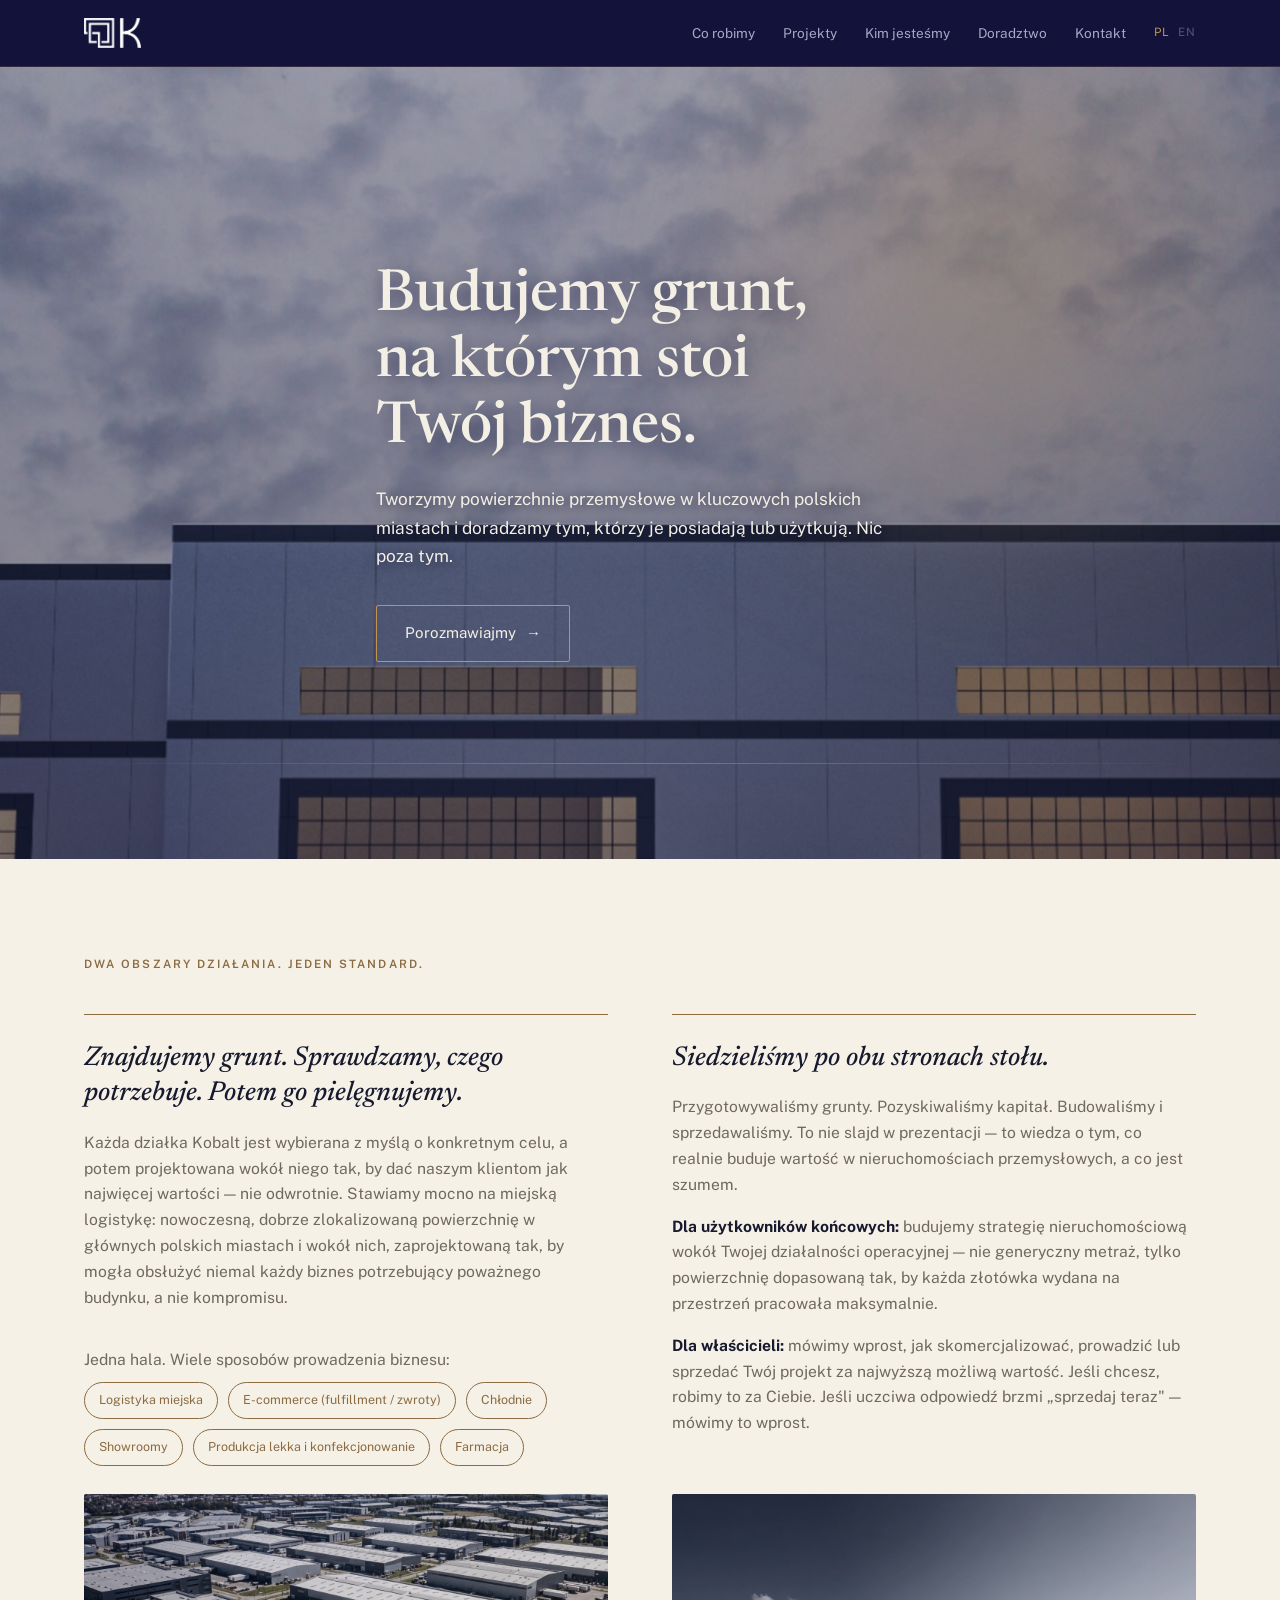
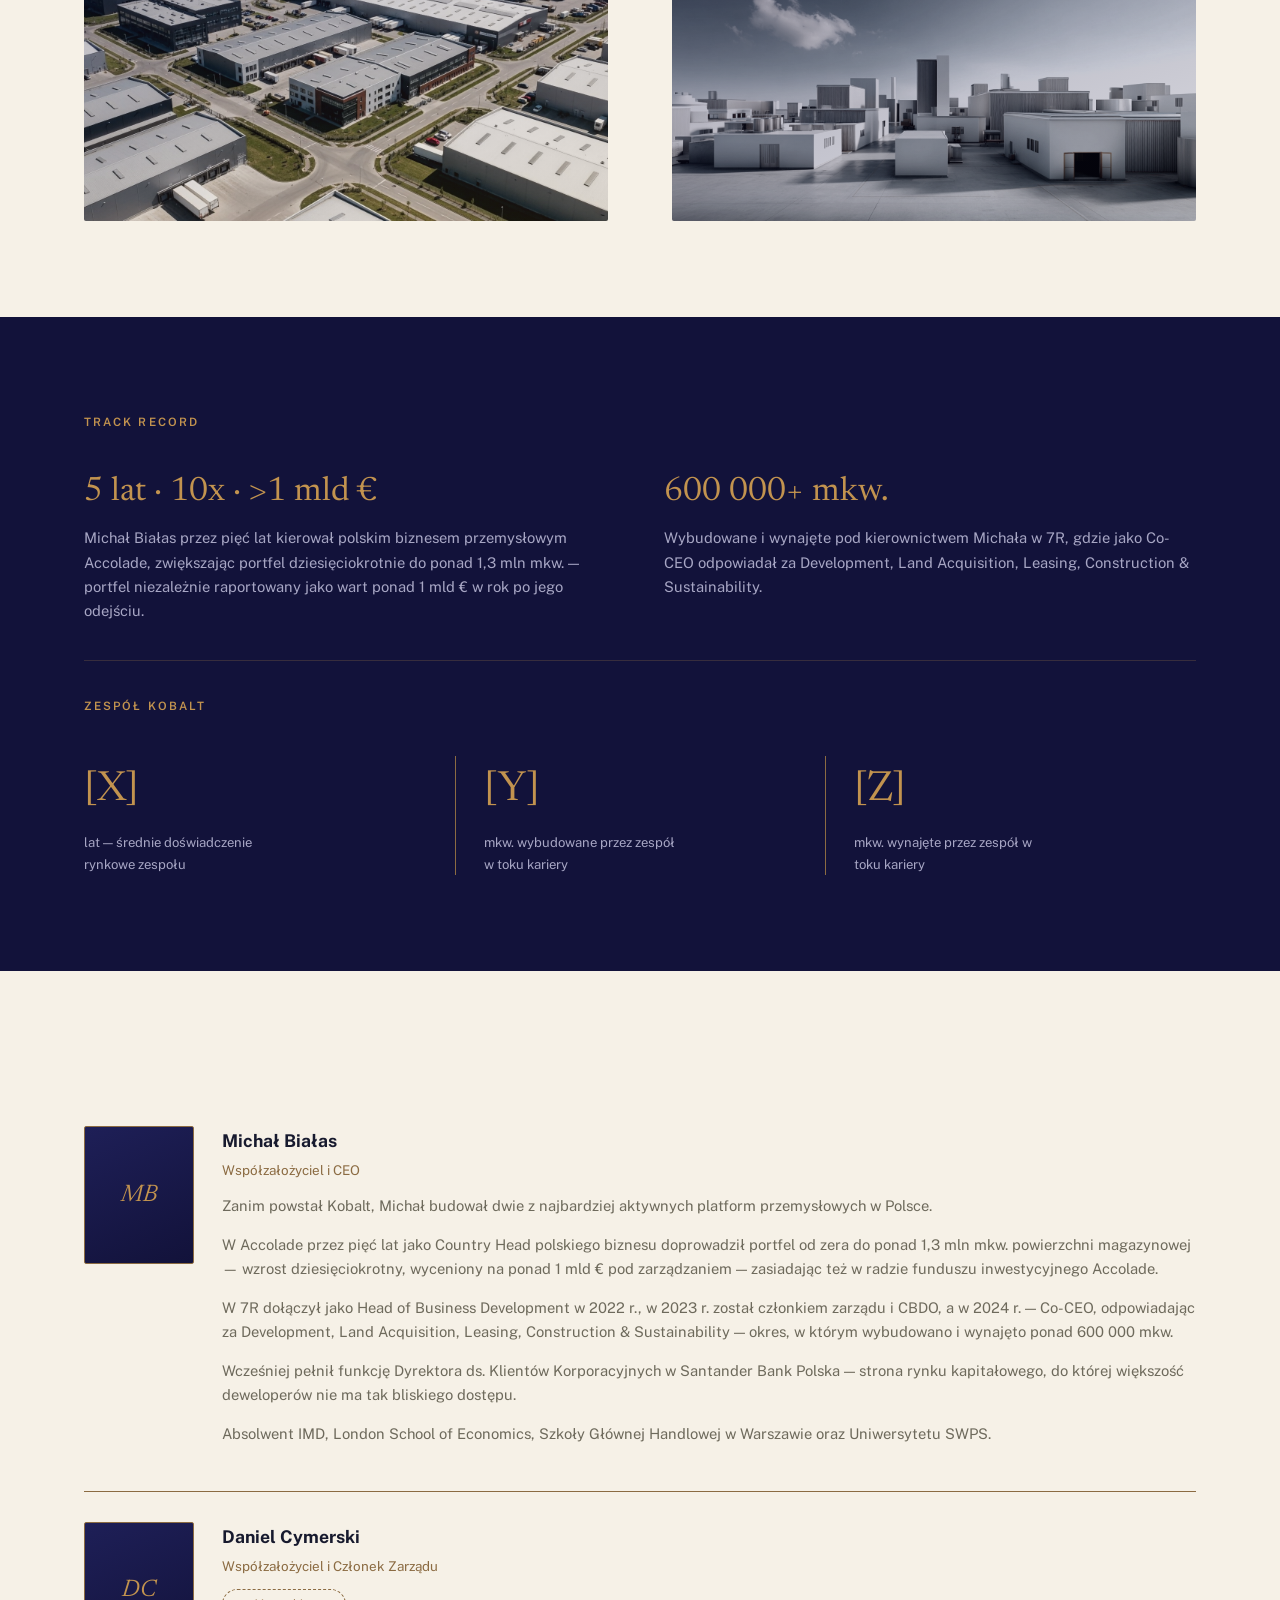
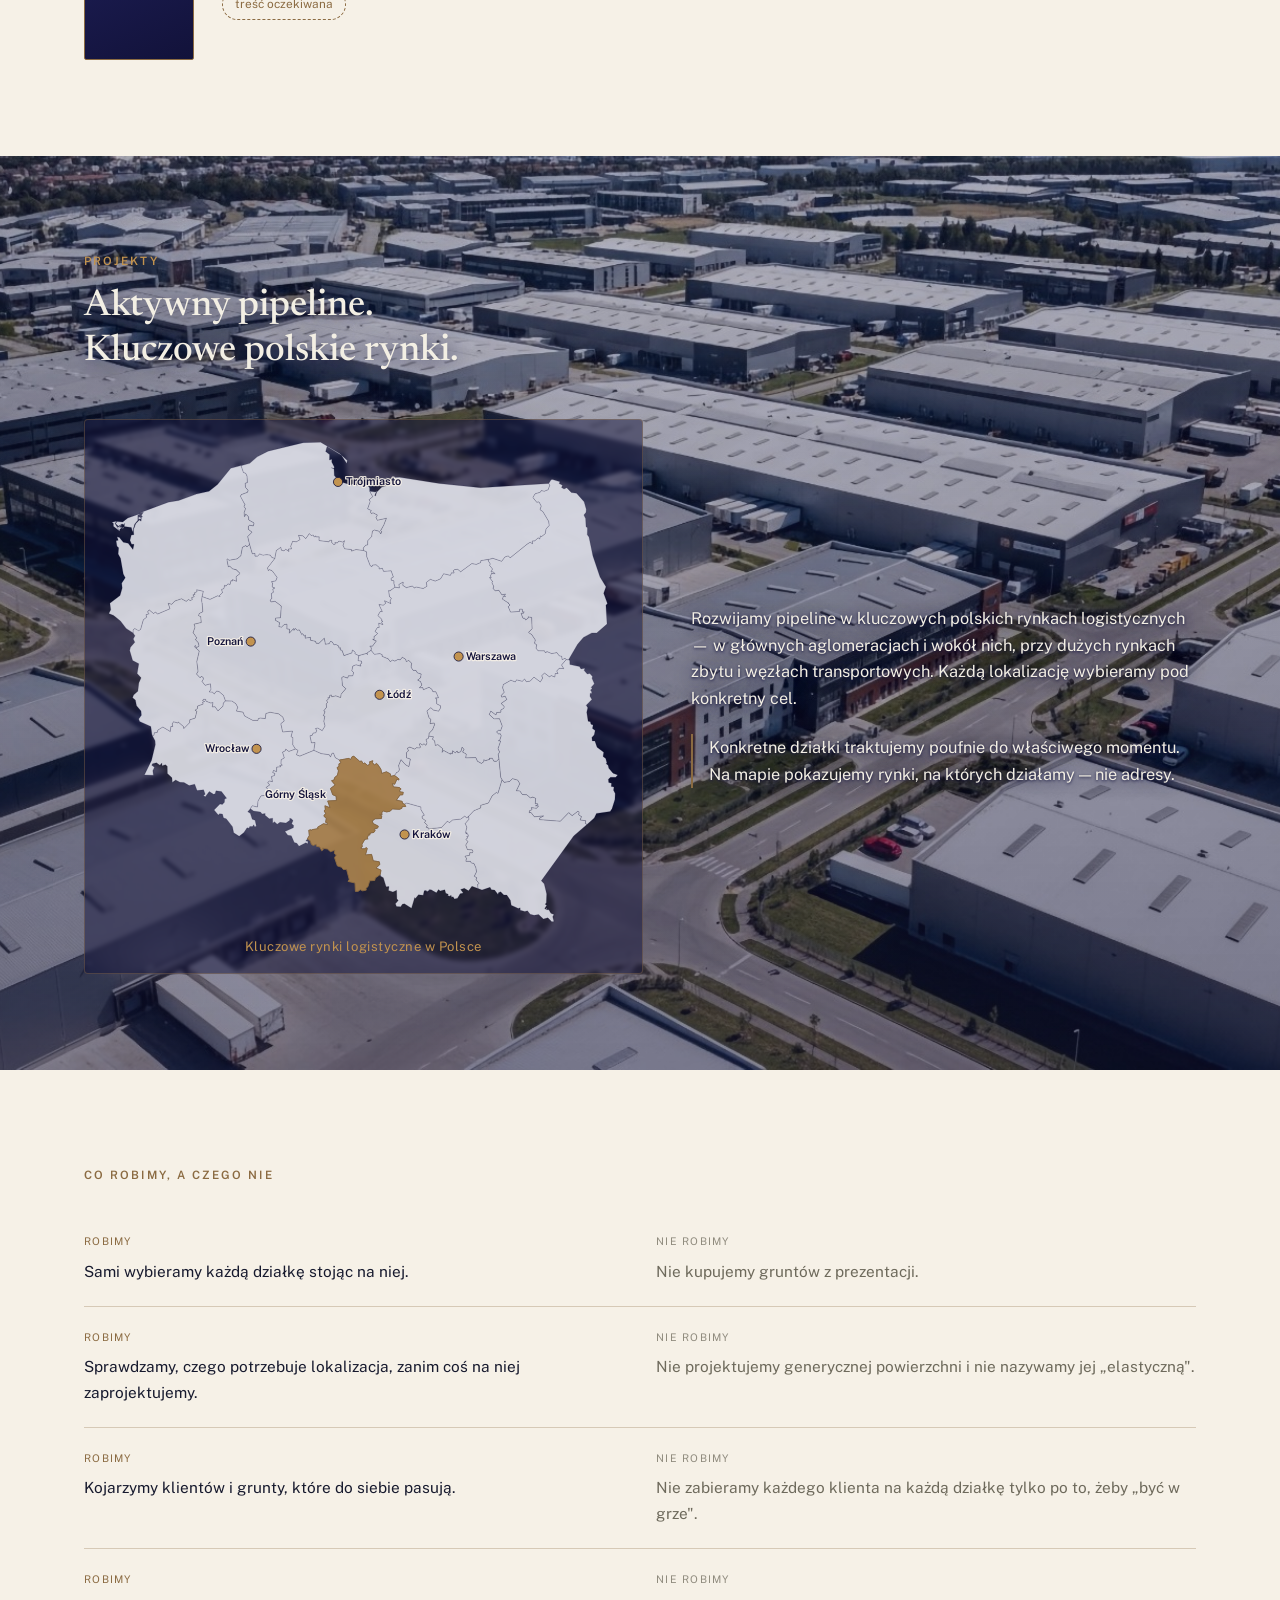
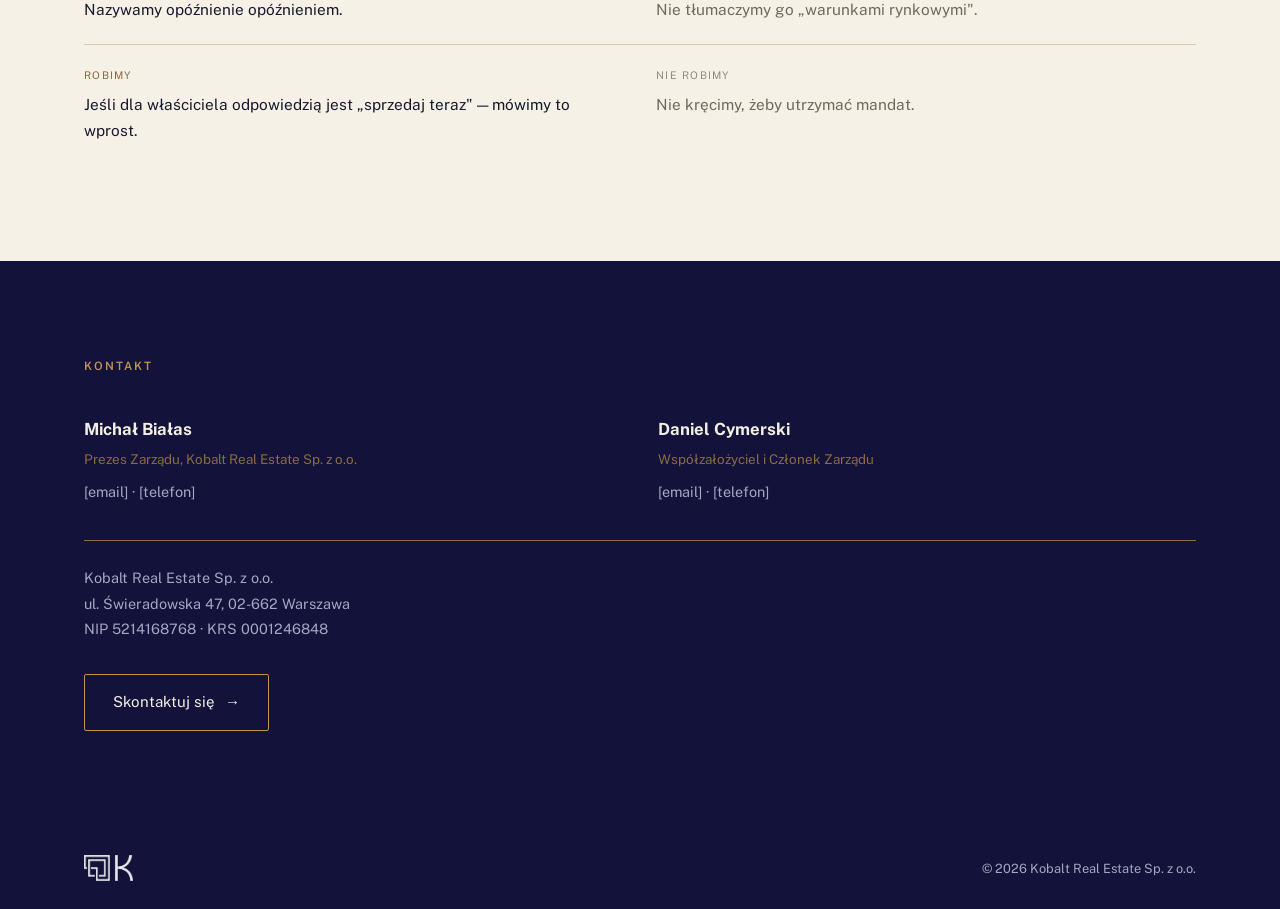
==== index.html @ 9de0b5ec "Nowy favicon z logo Kobalt" ====
<!DOCTYPE html>
<html lang="pl">
<head>
<meta charset="UTF-8">
<meta name="viewport" content="width=device-width, initial-scale=1.0">
<title>Kobalt Real Estate — nieruchomości przemysłowe i doradztwo</title>
<meta name="description" content="Tworzymy powierzchnie przemysłowe w kluczowych polskich miastach i doradzamy tym, którzy je posiadają lub użytkują. Nic poza tym.">
<meta property="og:title" content="Kobalt Real Estate">
<meta property="og:description" content="Budujemy grunt, na którym stoi Twój biznes.">
<meta property="og:type" content="website">
<meta property="og:image" content="assets/img/sections/reserve-glass-twilight.jpg">
<meta property="og:locale" content="pl_PL">
<link rel="icon" type="image/png" href="assets/img/favicon.png?v=2">
<link rel="apple-touch-icon" href="assets/img/favicon.png?v=2">
<link rel="preconnect" href="https://fonts.googleapis.com">
<link rel="preconnect" href="https://fonts.gstatic.com" crossorigin>
<link href="https://fonts.googleapis.com/css2?family=Newsreader:ital,wght@0,400;0,500;0,600;1,500;1,600&family=Public+Sans:wght@400;500;600&display=swap" rel="stylesheet">
<link rel="stylesheet" href="assets/css/style.css">
</head>
<body>
<a class="skip-link" href="#main">Przejdź do treści</a>

<header class="site-header">
  <div class="wrap header-inner">
    <a href="#" class="brand" aria-label="Kobalt Real Estate — strona główna"><img src="assets/img/logo-kobalt.png" alt="Kobalt Real Estate" class="brand-logo"></a>
    <button class="nav-toggle" aria-label="Otwórz menu" aria-expanded="false" aria-controls="primary-nav">
      <span></span><span></span><span></span>
    </button>
    <nav id="primary-nav" class="primary-nav">
      <a href="#co-robimy">Co robimy</a>
      <a href="#projekty">Projekty</a>
      <a href="#kim-jestesmy">Kim jesteśmy</a>
      <a href="#doradztwo">Doradztwo</a>
      <a href="#kontakt">Kontakt</a>
      <span class="lang-switch">
        <span class="lang-active">PL</span>
        <span class="lang-disabled" aria-disabled="true" title="Wersja angielska wkrótce">EN</span>
      </span>
    </nav>
  </div>
</header>

<main id="main">

  <section id="hero" class="hero">
    <div class="hero-media"></div>
    <div class="hero-atmosphere" aria-hidden="true"><div class="glow"></div><div class="horizon"></div></div>
    <div class="wrap hero-content" data-stagger>
      <h1 data-reveal>Budujemy grunt, na którym stoi Twój biznes.</h1>
      <p class="lead" data-reveal>Tworzymy powierzchnie przemysłowe w kluczowych polskich miastach i doradzamy tym, którzy je posiadają lub użytkują. Nic poza tym.</p>
      <a href="#kontakt" class="btn" data-reveal>Porozmawiajmy <span aria-hidden="true">→</span></a>
    </div>
  </section>

  <section id="co-robimy" class="section section--light">
    <div class="wrap">
      <p class="eyebrow eyebrow--dark" data-reveal>Dwa obszary działania. Jeden standard.</p>
      <div class="cr-grid" data-stagger>
        <div class="cr-block" id="rozwoj" data-reveal>
          <h2>Znajdujemy grunt. Sprawdzamy, czego potrzebuje. Potem go pielęgnujemy.</h2>
          <p>Każda działka Kobalt jest wybierana z myślą o konkretnym celu, a potem projektowana wokół niego tak, by dać naszym klientom jak najwięcej wartości — nie odwrotnie. Stawiamy mocno na miejską logistykę: nowoczesną, dobrze zlokalizowaną powierzchnię w głównych polskich miastach i wokół nich, zaprojektowaną tak, by mogła obsłużyć niemal każdy biznes potrzebujący poważnego budynku, a nie kompromisu.</p>
          <p class="pills-label">Jedna hala. Wiele sposobów prowadzenia biznesu:</p>
          <ul class="pills">
            <li>Logistyka miejska</li>
            <li>E-commerce (fulfillment / zwroty)</li>
            <li>Chłodnie</li>
            <li>Showroomy</li>
            <li>Produkcja lekka i konfekcjonowanie</li>
            <li>Farmacja</li>
          </ul>
          <div class="cr-spacer" aria-hidden="true"></div>
          <figure class="section-photo">
            <img src="assets/img/sections/development-corner-dusk.jpg" alt="Nowoczesna hala przemysłowa o zmierzchu" loading="lazy" width="1600" height="1000">
          </figure>
        </div>
        <div class="cr-block" id="doradztwo" data-reveal>
          <h2>Siedzieliśmy po obu stronach stołu.</h2>
          <p>Przygotowywaliśmy grunty. Pozyskiwaliśmy kapitał. Budowaliśmy i sprzedawaliśmy. To nie slajd w prezentacji — to wiedza o tym, co realnie buduje wartość w nieruchomościach przemysłowych, a co jest szumem.</p>
          <p><strong>Dla użytkowników końcowych:</strong> budujemy strategię nieruchomościową wokół Twojej działalności operacyjnej — nie generyczny metraż, tylko powierzchnię dopasowaną tak, by każda złotówka wydana na przestrzeń pracowała maksymalnie.</p>
          <p><strong>Dla właścicieli:</strong> mówimy wprost, jak skomercjalizować, prowadzić lub sprzedać Twój projekt za najwyższą możliwą wartość. Jeśli chcesz, robimy to za Ciebie. Jeśli uczciwa odpowiedź brzmi „sprzedaj teraz" — mówimy to wprost.</p>
          <div class="cr-spacer" aria-hidden="true"></div>
          <figure class="section-photo section-photo--muted">
            <img src="assets/img/sections/doradztwo-abstract.jpg" alt="" loading="lazy" width="1600" height="900">
          </figure>
        </div>
      </div>
    </div>
  </section>

  <section id="track-record" class="section section--dark">
    <div class="wrap">
      <p class="eyebrow" data-reveal>Track Record</p>
      <div class="kpis-story" data-stagger>
        <div class="kpi-story" data-reveal>
          <span class="num">5 lat · 10x · &gt;1 mld €</span>
          <p>Michał Białas przez pięć lat kierował polskim biznesem przemysłowym Accolade, zwiększając portfel dziesięciokrotnie do ponad 1,3 mln mkw. — portfel niezależnie raportowany jako wart ponad 1 mld € w rok po jego odejściu.</p>
        </div>
        <div class="kpi-story" data-reveal>
          <span class="num">600 000+ mkw.</span>
          <p>Wybudowane i wynajęte pod kierownictwem Michała w 7R, gdzie jako Co-CEO odpowiadał za Development, Land Acquisition, Leasing, Construction &amp; Sustainability.</p>
        </div>
      </div>
      <div class="rule-soft"></div>
      <p class="eyebrow" data-reveal>Zespół Kobalt</p>
      <div class="kpis" data-stagger>
        <div class="kpi" data-reveal><span class="num">[X]</span><span class="lbl">lat — średnie doświadczenie rynkowe zespołu</span></div>
        <div class="kpi" data-reveal><span class="num">[Y]</span><span class="lbl">mkw. wybudowane przez zespół w toku kariery</span></div>
        <div class="kpi" data-reveal><span class="num">[Z]</span><span class="lbl">mkw. wynajęte przez zespół w toku kariery</span></div>
      </div>
    </div>
  </section>

  <section id="kim-jestesmy" class="section section--light">
    <div class="wrap">
      <p class="eyebrow eyebrow--dark" data-reveal>Kim jesteśmy</p>
      <div class="team" data-stagger>
        <article class="person" data-reveal>
          <div class="avatar" aria-hidden="true">MB</div>
          <div class="person-body">
            <h3>Michał Białas</h3>
            <p class="role">Współzałożyciel i CEO</p>
            <p>Zanim powstał Kobalt, Michał budował dwie z najbardziej aktywnych platform przemysłowych w Polsce.</p>
            <p>W Accolade przez pięć lat jako Country Head polskiego biznesu doprowadził portfel od zera do ponad 1,3 mln mkw. powierzchni magazynowej — wzrost dziesięciokrotny, wyceniony na ponad 1 mld € pod zarządzaniem — zasiadając też w radzie funduszu inwestycyjnego Accolade.</p>
            <p>W 7R dołączył jako Head of Business Development w 2022 r., w 2023 r. został członkiem zarządu i CBDO, a w 2024 r. — Co-CEO, odpowiadając za Development, Land Acquisition, Leasing, Construction &amp; Sustainability — okres, w którym wybudowano i wynajęto ponad 600 000 mkw.</p>
            <p>Wcześniej pełnił funkcję Dyrektora ds. Klientów Korporacyjnych w Santander Bank Polska — strona rynku kapitałowego, do której większość deweloperów nie ma tak bliskiego dostępu.</p>
            <p>Absolwent IMD, London School of Economics, Szkoły Głównej Handlowej w Warszawie oraz Uniwersytetu SWPS.</p>
          </div>
        </article>
        <article class="person" data-reveal>
          <div class="avatar" aria-hidden="true">DC</div>
          <div class="person-body">
            <h3>Daniel Cymerski</h3>
            <p class="role">Współzałożyciel i Członek Zarządu</p>
            <span class="pending">treść oczekiwana</span>
          </div>
        </article>
      </div>
    </div>
  </section>

  <section id="projekty" class="section section--dark projects">
    <div class="projects-bg" aria-hidden="true"></div>
    <div class="wrap projects-inner">
      <p class="eyebrow" data-reveal>Projekty</p>
      <h2 class="projects-title" data-reveal>Aktywny pipeline. Kluczowe polskie rynki.</h2>
      <div class="projects-grid" data-stagger>
        <figure class="map-panel" data-reveal>
          <svg class="pl-map" viewBox="0 0 612.75696 577.23169" role="img" aria-label="Mapa Polski z podziałem na województwa i kluczowymi rynkami logistycznymi"><g class="pl-voivs"><path class="voiv" d="m 52.276011,352.46195 2.36,0.07 0.29,-2.89 3.6,-0.4 0.81,-2.95 5.95,-3.59 8.96,5.37 0.66,-5.96 2.23,0.06 -0.66,-3.08 1.68,-2.79 5.32,1.61 0.33,-1.34 6.37,5.62 0.42,2.27 6.84,-6.97 0.26,-3.5 6.409999,-1.97 2.07,-8.32 -2.23,-1.11 2.96,-2.13 0.13,-2.99 6.71,-2.31 -0.76,-2.31 2.48,-0.73 -2.53,-1.2 1.22,-1.55 2.67,0.08 0.36,2.13 5.87,2.22 2.69,-0.54 -0.96,5.24 3.32,-0.21 3.49,5.01 5.85,-5.43 0.62,-3.94 2.56,-2.63 0,0 7.73,0.08 4.86,3.32 2.2,4.22 -1.49,4.67 7.83,1.25 1.9,4.56 10.1,5.38 5.92,-0.05 0.27,-2.03 2.64,-0.87 5.91,0.79 0.68,-6.08 5.02,-1.64 10.41,1.97 5.35,4.14 0,0 0,0.8 0,0 1.44,3.67 -4.13,3.22 2.18,9.91 11.94,-1.04 -1.79,6.74 2.22,1.2 -0.2,8.44 3.25,5.27 0,0 -8,3.01 -3.76,-2.77 -0.6,2.09 -3.19,1.38 2.15,6.94 -3.75,2.19 -0.28,4.57 1.61,2.08 -3.09,0.28 1.34,1.64 -5.02,0.39 -0.22,5.53 -3.59,-1.48 -0.97,2.42 2.74,1.09 -0.8,2.64 -3.4,1.14 1.16,6.23 -3.82,-0.98 -1.87,2.24 2.32,2.52 -4.26,3.04 2.21,2.27 -1.4,0.85 0.59,5.94 -7.62,1.15 -3.49,6.22 -0.78,7.23 -6.06,-1.5 0,0 -0.28,0.19 0,0 -2.18,3.2 0,0 -3.14,3.82 3.09,1.75 2.31,7.05 3.41,1.25 1.51,6.94 -1.77,1.23 -1.37,-2.71 -1.31,2.13 -3.41,-0.07 -1,2.22 -2.29,-0.67 -3.75,5.85 -5.71,4.4 -6.63,-4.2 -1.45,-7.41 -7.49,-9.49 -3.22,-0.75 -1.35,-4.81 -3.44,-0.33 -1.54,1.51 -5.1,-6.22 7.11,-7.13 2.92,0.49 2.44,-2.56 0.23,-3.88 2.43,-0.97 -6.22,-8 -6.61,-0.88 -0.97,3.55 -1.92,0.65 -5.15,-3.4 -4.76,6.18 -2.31,-1.41 2.15,-1.6 -1.93,-5.2 -7.87,0.94 -2.8,-7.76 -6.689999,1.75 -6.18,-3.78 -4.9,-0.12 -5.22,-2.92 -3.95,2.95 -0.42,-5.63 -5.48,-5.21 -0.17,-8.62 -2.19,-1.9 -4.1,1.22 -0.14,-3.26 -2.42,2.89 -4.16,-3.17 -4.64,1.15 -1.03,1.98 3.27,2.25 -1.98,4.27 0.75,5.41 -10.88,-0.4 8.56,-17.45 4.6,-18.8 -0.3,-4.7 z"/><path class="voiv" d="m 199.87601,140.08195 1.83,-9.57 5.46,-4.05 0.85,3.64 3.03,0.68 2.05,-1.87 3.9,2.64 -0.92,-2.94 3.92,-0.19 -1.01,-2.98 2.33,-5.97 4.47,0.44 4.5,-2.56 -1.95,-5.15 5.3,0.52 3.58,3.4 4.24,-6.08 2.35,2.49 2.43,-0.85 1.08,2.42 1.93,-1.27 0,0 0,1.09 0,0 4.17,0.14 -0.25,4.37 11.97,1.53 0.72,-1.66 2.74,-0.19 -0.25,2.46 2.4,2.61 1.91,-0.44 -0.5,-1.86 3.18,0.39 1.55,-2.22 4.72,1.15 2.33,-1.62 -1.82,5.83 1.84,3.84 8.36,1.09 -0.17,1.82 5.48,-1.92 9.22,1.2 0,0 3.42,1.53 0.28,5.8 4.19,10.88 1.9,1.37 0.83,-2.1 4.3,-0.39 3.84,3.26 -0.16,1.82 3.93,-0.77 1.43,3.71 9.13,-0.77 2.7,7.66 -2.77,1.38 0.29,2.41 3.16,0.74 0.09,2.4 0,0 -0.32,0 0,0 1.48,5.21 0,0 -4.22,3.12 0,0 -0.45,-0.15 0,0 -1.11,1.69 -1.89,-0.54 1.07,7.46 2.27,1.7 -1.61,3.42 1.01,3.19 -7.65,-3.48 1.35,3.04 -2.97,2.43 -5.12,-0.99 4.13,8.54 -2.49,-0.21 -2.91,4.85 4.89,4.66 -0.46,2.02 1.61,-0.07 -1.48,1.76 1.61,2.67 -5.15,-1.79 0.58,5.09 -2.17,0.17 -2.86,4.6 3.21,2.54 -3.48,3.17 0,0 -0.81,0.01 0,0 -0.04,4.17 -1.7,-0.24 4.41,1.75 -4.7,6.35 -3.15,0.02 1.51,1.72 0,0 0.35,0.57 0,0 -0.36,2.69 0,0 -4.88,3.23 0.63,2.24 -1.23,-1.7 -9.39,2.67 0,0 -4.71,-2.34 0.38,-1.91 -3.27,-2.46 -0.58,3.36 -9.64,3.32 -2.37,-6.42 -2.19,-0.22 0.22,-2.84 -1.61,0.63 -0.5,-2.83 -3.43,-1.75 -1.99,0.55 -2.27,-3.59 -2.02,-0.55 -1.61,2.8 -4.62,0.62 -1.24,-7.26 -6.52,6.11 -3.45,-0.19 -0.49,-2.18 -6.33,-1.47 0.19,-3.36 -6.57,0.94 0.48,-3.47 -1.32,1.09 -1.97,-2.95 -1.19,1.01 -2.85,-5.62 -2.3,0.55 -2.78,-2.16 -1.38,2.32 -0.41,-2.3 -5.16,5.62 0.17,-4.76 -3.14,-0.43 0.09,-5.63 -3.23,0.43 -3.4,3.25 -3.18,-0.86 0.96,-4.72 -5.05,-2.8 0.33,-2.92 5.78,-0.32 0.9,-14.06 -7.48,-5.57 -4.81,0.91 -0.9,-2.18 1.48,-2.16 0,0 0.3,-0.06 0,0 -0.44,-5.92 2.35,-1.44 -0.65,-3.96 2.39,-1.2 -3.22,-1.31 0.64,-4.69 -1.64,-1.48 5.51,-1.26 1.48,-4.09 -6.04,-8.07 -3.49,-1.17 -0.9,1.44 -1.19,-3.46 z"/><path class="voiv" d="m 315.78601,250.51195 3.94,4.72 6.65,-0.82 2.87,1.52 -0.23,1.81 7.31,2.92 2.55,3.47 2.55,-1.99 2.86,1.32 3.69,-2.05 2.77,0.47 2.56,-3.17 4.13,2.61 0.57,2.52 3.18,-1.22 3.26,3.31 -0.49,4.82 2.26,3.84 3.6,0.15 1.63,2.81 4.61,1.35 -0.76,4.71 -3.43,2.73 3.34,1.72 1.26,2.84 0.3,1.69 -2.92,2.86 4.27,-0.08 0.47,2.42 6.81,-2.88 3.52,2.33 1.09,2.92 3.7,0.19 3.22,7.31 -3.81,0.33 1.45,0.7 0.12,6.15 4.6,2.23 0.01,2.82 -2.31,3.88 -6.18,-1.32 -3.23,-2.86 -4.62,3.78 2.61,8.5 2.14,1.57 -1.07,5.22 5,-0.89 0.53,2.18 -2.46,6.05 -4.01,4.17 -0.42,3.54 0,0 -0.86,3.01 -2.62,0.97 1.29,3.99 -1.37,3.19 -2.38,-2.01 -1.72,1.63 -2.68,-1.75 -1.09,0.34 1.37,4 -1.44,0.99 -3.7,-0.35 -1.59,1.72 -6.12,-2.44 -2.87,1.24 1.31,3.06 -2.52,2.32 0.1,6.09 4.67,1.46 -1.79,9.23 -4.2,-2.17 -5.25,-6.14 -2.9,7.07 0.88,4.34 0,0 0,0.97 0,0 -0.85,1.4 0,0 -0.09,-0.01 0,0 -1.03,1.08 0,0 -0.47,0.35 0,0 -1.04,0.12 0,0 0.08,0.24 0,0 -2.44,3.36 0,0 -4.57,1.09 -0.37,-3 -4.86,-2.51 -5.58,1.98 -1.1,-5.22 -4.06,-5.92 -1.29,-0.84 -2.4,1.91 -2.43,-2.97 0.52,-2.22 -3.89,1.28 0.41,2.73 -2.69,1.64 -3.63,-2.94 -1.73,0.77 -2.06,-3.24 -2.02,0.58 -7.17,-6.17 -1.98,0.33 -2.18,3.72 -1.56,-1.57 -11.66,2.08 0,0 -5,-2.85 -2.15,-5.46 -1.74,0.23 -1.84,4.53 -1.49,-2.78 -9.74,-1.43 -8.89,-3.93 0,0 1.47,-9.43 -4.28,0.57 -1.86,-8.75 2.76,-0.51 1.08,-2.78 3.43,-0.38 0.77,-2.92 -1.44,-1.97 2.8,-0.79 5.41,3.16 3.35,-5.51 -1.46,-5.68 1.25,-6.02 -1.76,-0.68 2.03,-4.95 -1.71,-0.74 3.53,-4.5 -0.43,-4 1.63,-1.67 -1.16,-2.54 1.89,-1.29 -0.29,-2.15 1.91,0.46 0.19,-3.06 1.84,-0.61 0.76,2.23 4.83,-1.17 5.7,2.14 0.56,-3.98 5.68,-6.71 -4.06,-3.75 -0.82,-9.57 1.92,-1.18 5.19,1.77 0.87,-2.7 5.27,-0.13 1.01,-3.89 -2.17,-2 1.21,-5.72 3.96,-1.58 5.84,1.63 -1.06,-2.12 2.03,-1.37 -0.29,-2.44 -4.26,-0.55 0.99,-6.05 0,0 9.39,-2.67 1.23,1.7 -0.63,-2.24 z"/><path class="voiv" d="m 550.36601,261.67195 2.86,0.17 0,0 1.46,0.79 0.1,4.9 11.53,2.55 1.83,2.78 4.67,-0.67 -0.83,2.65 3.72,4.2 3.05,-0.69 3.27,3.66 -0.6,2.22 2.81,6.59 -3.78,4.21 1.15,1.57 -2.02,1.61 1.59,2.39 -0.48,2.01 -1.46,-0.42 -0.28,3.52 2.34,3.97 -6.83,7 1.89,2.99 -1.29,5.36 1.69,10.73 2.69,0.57 0.69,3.1 2.62,0.78 -0.8,4.2 3.23,2.6 -1.08,4.96 -2.89,3.47 0.55,4.01 3.12,0 2.6,7.58 7.99,6.12 -0.77,4.96 3.17,2.5 1.55,5.73 -1.32,0.41 2.65,1.97 0.85,3.76 5.06,5.73 5.67,2.24 -2.44,2.8 -6.26,-0.16 -2.53,2.62 0.37,3.75 3.37,0.92 -0.35,4.04 3.31,0.34 -0.51,3.97 2.02,4.11 -0.36,7.12 -3.51,11.18 -2.23,3.25 -16.49,2.25 -2.61,5.42 -8.72,7.86 0,0 -2.14,-1.19 0.63,-3.27 -6.87,-0.81 1.7,-4.27 0,0 -0.44,0 0,0 -2.96,-2.01 0.55,-3.51 -1.74,-0.54 -6.57,5.05 -4.19,-3.61 -9.98,10.38 -25.03,-1.99 0.03,-1.87 4.7,-2.6 -11,1.12 -4.15,-5.32 -2.23,0.38 0.64,-2.6 2.89,-1.11 -0.83,-2.59 6.08,0.83 2.6,-2.46 -3.85,-0.46 3.04,-1.03 -0.38,-1.39 -2.82,0.12 0.53,-6.62 -3.37,-1.46 -2.94,0.98 -4.24,-3.72 -5.5,-0.48 -2.96,-4.18 -4.26,-0.19 4.14,-8.58 -2.28,-4.17 -6.41,-1.89 -3.31,3.39 -6.7,1.1 -2.6,-3.2 0,0 -1.59,-2.93 -2.16,-21.93 0,0 -0.84,-5.52 1.62,-3.1 -1.88,-3.9 3.15,-9.16 -2.81,-0.34 1.8,-0.82 1.71,-5.09 -1.21,-2.6 -1.58,0.57 -2.84,-2.46 2.6,-2.61 2.24,1.01 2.03,-5.63 -3.28,-8.78 -6.52,0.12 -5.83,-5.35 1.89,-4.09 6.24,4.7 0.69,-2.84 5.16,-0.55 -0.02,-2.62 3.69,-2.19 0.3,-2.08 -3.7,-3.64 6.85,-4.6 -1.96,-4.03 -3.96,1.16 -0.82,-1.91 3.63,-4.06 -1.95,-5.24 0.82,-3.95 9.16,-5.33 5.32,2.11 1.53,-2.48 6.89,1.67 2.83,-2.8 2.04,3.39 4.59,-0.7 4.63,-4.85 7.61,5.78 2.84,-4.66 -1.28,-2.71 3.45,-3.3 5.93,4.43 2.38,-1.31 4.06,1.64 0.44,-4.1 3.4,-0.03 -1.57,-2.93 3.03,-3.41 5.4,0.38 -2.64,-4.26 z"/><path class="voiv" d="m 29.506011,229.60195 -0.07,-3.59 2.09,-1.77 4.71,2.56 2.27,-1.43 3.25,-11.53 3.98,-3.2 -0.79,-3.01 3.89,-1.21 -2.05,-1.91 2.03,-2.75 5.28,4.37 2.56,-1.8 2.21,2.53 14.95,-6.38 -2.16,-6.48 4.55,1.01 3.33,-3.79 8.18,-2.82 5.7,3.18 2.63,-2.22 2.41,1.22 2.289999,-1.28 -0.979999,-2.08 3.249999,-1.31 -1.68,-2.15 2.51,-0.51 -0.53,-1.96 3.09,-1.37 -0.42,-2.36 8.12,1.94 -1.5,6.34 0,0 -0.6,4.16 0,0 0,0.34 0,0 0.47,3.08 0,0 0.17,0.12 0,0 0.79,10.74 -4.27,2.06 -0.82,2.47 2.6,1.13 0.64,7.19 -8.67,2.02 1.16,3.4 -2.25,6.75 4.27,6.14 -1.43,2.48 3.21,3.2 1.03,4.35 -3.1,1.99 -1.39,-2.71 -0.78,1.75 5.55,4.78 -2.96,12.84 1.53,11.54 -1.85,3.41 4.27,4.48 1.28,-1.71 2.25,1.04 0.53,2.27 -1.83,2.56 3.65,4.84 6.41,-1.85 0.88,6.68 -2.21,3.12 3.68,0.2 2.39,2.16 2.75,-3.51 3,0.8 5.46,4.6 2.21,6.55 0,0 -2.56,2.63 -0.62,3.94 -5.85,5.43 -3.49,-5.01 -3.32,0.21 0.96,-5.24 -2.69,0.54 -5.87,-2.22 -0.36,-2.13 -2.67,-0.08 -1.22,1.55 2.53,1.2 -2.48,0.73 0.76,2.31 -6.71,2.31 -0.13,2.99 -2.96,2.13 2.23,1.11 -2.07,8.32 -6.409999,1.97 -0.26,3.5 -6.84,6.97 -0.42,-2.27 -6.37,-5.62 -0.33,1.34 -5.32,-1.61 -1.68,2.79 0.66,3.08 -2.23,-0.06 -0.66,5.96 -8.96,-5.37 -5.95,3.59 -0.81,2.95 -3.6,0.4 -0.29,2.89 -2.36,-0.07 0,0 -1.36,-10.33 -13.52,-5.97 -1.12,-3.07 3.26,-4.4 -0.46,-5.18 -5.39,-6.45 -1.4,-6.86 -3.35,-2.52 1.16,-3.39 5.16,-4.55 1.18,-10.01 2.73,-6.1 -4.72,-5.15 1.96,-11.94 -7.41,-3.73 -3.55,-12.06 0.91,-3.83 5.26,-6.14 -1.91,-3.88 2.08,-3.85 z"/><path class="voiv" d="m 356.06601,435.48195 2.32,-1.39 17.38,4.79 0.03,3.39 4.08,6.48 -2.68,1.19 0.18,2.55 4.23,3.07 -1.57,2.02 3.45,3.27 -1.37,2.56 2.2,0.26 0.28,1.66 15.9,-1.88 6.83,-7.39 2.82,1.54 3.53,-3.16 10.05,-1.02 4.65,-3.64 2.57,2.35 1.98,-2.37 0,0 0.6,3.86 -4.45,5.21 1.88,4.38 -1.48,6.53 1.96,0.55 -1.77,0.41 2.55,0.67 0.59,2.74 -2,0.47 1.23,1.53 -2.31,1.72 2.51,2.64 -2.59,4.18 1.95,5.39 5.76,0.43 0.99,2.02 -0.8,1.56 -3.06,-0.17 -0.17,3.14 -5.62,1.18 1.86,2.34 -0.76,3.61 5.45,0.14 1.11,1.95 3.01,0.42 2.49,5.29 0.73,4.96 -2.6,5.24 2.94,1.87 -0.85,2.37 3.71,4.71 -1.83,0.87 0.45,4.9 0,0 -7.4,-2.54 -4.02,5.46 -5.12,-3.07 -4.42,1.34 3.15,4.25 -3.79,1 -3.13,5.24 -3.72,1.01 -1.58,-2.74 -1.83,0.64 -0.59,-2.54 -1.67,1.25 -2.4,-0.9 0.75,-1.33 -3.07,-1.2 -1.18,-4.26 -5.63,1.41 -1.92,-1.6 -2.54,3.9 -6.37,-3.66 -2.46,-0.15 0.09,1.92 -0.9,-0.98 -1.56,1.51 -1.13,-1.59 -2.31,0.39 -1.22,5.56 -5.7,-0.73 -3.71,4.45 -0.8,-1.05 -3.9,12.69 -8.49,-5.17 -2.57,0.42 -1.82,3.11 -5.13,-0.21 -1.31,-3.36 3.43,-3.97 -1.68,-2.09 -0.28,-10.18 -4.45,2.16 -5.35,-2.04 0.66,-4.6 -3.52,0.23 -3.34,-10.96 -3.18,-1.62 -0.52,-2.16 0,0 0.83,-5.29 -5.96,-2.43 4.61,-4.34 -0.67,-3.22 -7.27,-1.17 -1.98,-7.72 -7.39,0.61 2.21,-7.79 -1.13,-0.97 -2.23,1.42 0,0 -0.65,0 0,0 -1.08,0.04 0,0 -0.75,0 0,0 -2.15,-1.08 1.89,-1.2 -0.23,-3.31 3.47,-5.84 3.88,-0.63 -1.19,-0.87 2.33,-5.28 0,0 0.33,0 0,0 0.28,1.89 1.06,-2.8 4.11,-0.58 1.53,-2.17 -1.32,-1.61 4.43,-1.7 0.68,-2.13 -6.2,-3.1 -1.07,-3.04 3.41,-2.68 7.6,-0.39 0.44,-3 -2.47,-1.87 0,0 0.32,-0.1 0,0 2.51,0.58 -0.5,-2.62 2.08,-1.98 3.86,1.09 3.98,-0.73 3.14,-2.89 8.56,0.53 2.84,-1.39 0.08,-1.89 4.39,-0.14 z"/><path class="voiv" d="m 344.56601,174.58195 5.17,0.78 -0.66,-3.99 5.11,-3.02 0,0 0.28,0.55 0,0 -0.55,3.45 4.17,2.77 7.24,-1.96 2.42,2.23 2.19,-1.07 8.52,1.78 4.34,-2.57 -0.66,-4.69 4.84,-3.75 5.94,2.12 6.32,-2.68 3.76,-6.22 8.07,2.02 1.32,-3.05 3.18,0.23 -0.99,-2.79 1.62,-1.3 3.81,-0.35 3.43,2.92 13.48,-9.88 5.34,1.04 5.13,-2.12 0.3,-2.38 8.99,-1.55 0,0 0.34,1.5 0,0 -0.46,0 0,0 2.6,3.99 -0.82,1.85 3.52,4.22 -1.89,3.64 2.38,-0.38 2.71,2.4 -4.16,-0.07 0,0 0.04,-0.41 0,0 -1.57,3.19 0.96,2.36 -2.06,-0.37 3.87,5.18 -1.13,0.7 2.21,4.43 -0.59,2.79 2.31,2.78 4.51,-0.55 3.63,5.47 4.44,-1.07 0,0 -1.09,1.59 0,0 1.08,1.71 -2.57,-0.71 -1.08,3.62 7.24,4.73 0,0 -0.52,0 0,0 2.29,2.28 -2.12,2.14 2.77,6.37 10.71,-0.79 0.26,-2.86 3.03,0.13 0.5,3.61 1.9,-0.41 -0.86,1.84 -2.85,0.06 2.22,5.9 2.21,-0.21 0.82,2.18 3.28,-2.16 -0.13,-1.62 4.3,0.81 0.56,13.51 -4.29,4.49 3.93,2.74 4.22,6.38 -0.94,3.97 2.54,1.82 -0.68,4.07 2.28,3.01 7.72,0.08 1.39,2.7 1.4,-1.88 5.95,2.54 6.2,-1.18 2.78,3.78 3.07,0.67 0.52,3.99 3.54,-1.63 1.27,1.65 0,0 -5.68,6.55 2.64,4.26 -5.4,-0.38 -3.03,3.41 1.57,2.93 -3.4,0.03 -0.44,4.1 -4.06,-1.64 -2.38,1.31 -5.93,-4.43 -3.45,3.3 1.28,2.71 -2.84,4.66 -7.61,-5.78 -4.63,4.85 -4.59,0.7 -2.04,-3.39 -2.83,2.8 -6.89,-1.67 -1.53,2.48 -5.32,-2.11 -9.16,5.33 -0.82,3.95 1.95,5.24 -3.63,4.06 0.82,1.91 3.96,-1.16 1.96,4.03 -6.85,4.6 3.7,3.64 -0.3,2.08 -3.69,2.19 0.02,2.62 -5.16,0.55 -0.69,2.84 -6.24,-4.7 -1.89,4.09 5.83,5.35 6.52,-0.12 3.28,8.78 -2.03,5.63 -2.24,-1.01 -2.6,2.61 2.84,2.46 1.58,-0.57 1.21,2.6 -1.71,5.09 -1.8,0.82 2.81,0.34 -3.15,9.16 1.88,3.9 -1.62,3.1 0.84,5.52 0,0 -3.19,2.84 -2.82,-0.24 -2,-3.52 -3.88,0.16 1.13,1.08 -5.27,1.57 -2.09,-0.94 0.3,1.95 -3.14,2.39 -4.93,-2.72 -1.9,-4.32 -12.16,0.44 0.67,-4.69 -4.45,-2.44 1.75,-3.16 -2.23,-2.67 -1.48,5.52 -3.68,1.22 -0.81,-2.07 -2.28,2.13 -3.16,-2.51 -0.23,3.47 -2.01,-0.78 -0.07,1.58 -8.5,-4.46 -1.94,2.18 0.71,-4.43 -5.65,-4.89 -3.19,0.98 -0.91,-5.65 -2.62,-1.86 1.31,-2.9 -5.43,-0.84 0,0 0.42,-3.54 4.01,-4.17 2.46,-6.05 -0.53,-2.18 -5,0.89 1.07,-5.22 -2.14,-1.57 -2.61,-8.5 4.62,-3.78 3.23,2.86 6.18,1.32 2.31,-3.88 -0.01,-2.82 -4.6,-2.23 -0.12,-6.15 -1.45,-0.7 3.81,-0.33 -3.22,-7.31 -3.7,-0.19 -1.09,-2.92 -3.52,-2.33 -6.81,2.88 -0.47,-2.42 -4.27,0.08 2.92,-2.86 -0.3,-1.69 -1.26,-2.84 -3.34,-1.72 3.43,-2.73 0.76,-4.71 -4.61,-1.35 -1.63,-2.81 -3.6,-0.15 -2.26,-3.84 0.49,-4.82 -3.26,-3.31 -3.18,1.22 -0.57,-2.52 -4.13,-2.61 -2.56,3.17 -2.77,-0.47 -3.69,2.05 -2.86,-1.32 -2.55,1.99 -2.55,-3.47 -7.31,-2.92 0.23,-1.81 -2.87,-1.52 -6.65,0.82 -3.94,-4.72 0,0 0.36,-2.69 0,0 -0.35,-0.57 0,0 -1.51,-1.72 3.15,-0.02 4.7,-6.35 -4.41,-1.75 1.7,0.24 0.04,-4.17 0,0 0.81,-0.01 0,0 3.48,-3.17 -3.21,-2.54 2.86,-4.6 2.17,-0.17 -0.58,-5.09 5.15,1.79 -1.61,-2.67 1.48,-1.76 -1.61,0.07 0.46,-2.02 -4.89,-4.66 2.91,-4.85 2.49,0.21 -4.13,-8.54 5.12,0.99 2.97,-2.43 -1.35,-3.04 7.65,3.48 -1.01,-3.19 1.61,-3.42 -2.27,-1.7 -1.07,-7.46 1.89,0.54 1.11,-1.69 0,0 0.45,0.15 0,0 z"/><path class="voiv" d="m 224.86601,369.22195 3.1,1.56 -1.85,5.38 3.97,1.51 16.72,-6.84 0,0 8.89,3.93 9.74,1.43 1.49,2.78 1.84,-4.53 1.74,-0.23 2.15,5.46 5,2.85 0,0 1.83,3.3 -2.43,1.24 0.07,2.92 -2.33,1.66 1.76,3.74 -1.33,5.48 -3.27,2.59 -0.74,3.07 -2.98,0.74 4.31,5.19 -5.64,4.2 2.72,7.49 4.11,1.78 0.3,5.28 -10.44,0.47 2.85,8.15 -6.23,-2.36 0.52,4.23 -1.46,2.03 1.82,2.87 -2.21,3.08 2.93,3.13 -0.74,4.62 1.73,0.27 0.29,2.33 -4.52,-0.98 -7.12,4.12 0.42,1.78 0,0 0.38,-0.03 0,0 -7.82,1.35 -0.66,1.4 -0.56,-1.37 -2.4,0.59 0.66,6.23 -2.38,4.24 0,0 -1.82,2.57 2.44,0.21 0.05,2.96 -2.48,-1.27 -8.25,4.33 -2.53,-3.62 -3.16,-0.9 -3.54,-8.13 -4.17,-0.5 -3.49,-4.56 10.1,-4.5 0.39,-2.82 -2.42,-2 1.67,-4.03 -2.1,-2.04 -1.87,-0.66 0.06,2.57 -4.54,3.3 -7.23,-0.85 -3.38,2.21 -3.29,-2.97 -2.06,1.76 -0.13,-6.07 -4.05,0.83 -5.06,-4.29 0.16,-2.05 -3.68,0.46 -2.04,-2.29 -8.27,-1.27 -3.85,-2.77 0,0 2.18,-3.2 0,0 0.28,-0.19 0,0 6.06,1.5 0.78,-7.23 3.49,-6.22 7.62,-1.15 -0.59,-5.94 1.4,-0.85 -2.21,-2.27 4.26,-3.04 -2.32,-2.52 1.87,-2.24 3.82,0.98 -1.16,-6.23 3.4,-1.14 0.8,-2.64 -2.74,-1.09 0.97,-2.42 3.59,1.48 0.22,-5.53 5.02,-0.39 -1.34,-1.64 3.09,-0.28 -1.61,-2.08 0.28,-4.57 3.75,-2.19 -2.15,-6.94 3.19,-1.38 0.6,-2.09 3.76,2.77 z"/><path class="voiv" d="m 473.17601,406.15195 2.6,3.2 6.7,-1.1 3.31,-3.39 6.41,1.89 2.28,4.17 -4.14,8.58 4.26,0.19 2.96,4.18 5.5,0.48 4.24,3.72 2.94,-0.98 3.37,1.46 -0.53,6.62 2.82,-0.12 0.38,1.39 -3.04,1.03 3.85,0.46 -2.6,2.46 -6.08,-0.83 0.83,2.59 -2.89,1.11 -0.64,2.6 2.23,-0.38 4.15,5.32 11,-1.12 -4.7,2.6 -0.03,1.87 25.03,1.99 9.98,-10.38 4.19,3.61 6.57,-5.05 1.74,0.54 -0.55,3.51 2.96,2.01 0,0 0.44,0 0,0 -1.7,4.27 6.87,0.81 -0.63,3.27 2.14,1.19 0,0 -16.02,13.82 -38.94,54.02 3.49,3.42 2.98,12.33 -0.4,10.64 -1.51,1.59 1.95,1.42 -2.4,3.75 0.7,0.98 2.23,-1.67 -1,2.22 3.05,0.08 2.46,4.27 3.66,1.43 -1.49,2.77 1.48,5.49 -2.6,0.48 -4.7,-4.72 -5.39,1.29 -5.75,-5.31 -5.42,1.01 -4.69,-1.25 -3.34,-4.2 -2.99,0.82 -5.65,-1.62 -0.13,-2.83 -2.1,0.81 -8.6,-3.95 -1.01,-5.81 -4.3,-6.32 -3.61,-0.21 -3.81,-3.82 -2.69,1.17 -0.45,2.25 -4.13,-5.43 -3.83,-0.44 -1.62,-2.89 -9.7,3.21 -4.72,-1.85 0,0 -0.45,-4.9 1.83,-0.87 -3.71,-4.71 0.85,-2.37 -2.94,-1.87 2.6,-5.24 -0.73,-4.96 -2.49,-5.29 -3.01,-0.42 -1.11,-1.95 -5.45,-0.14 0.76,-3.61 -1.86,-2.34 5.62,-1.18 0.17,-3.14 3.06,0.17 0.8,-1.56 -0.99,-2.02 -5.76,-0.43 -1.95,-5.39 2.59,-4.18 -2.51,-2.64 2.31,-1.72 -1.23,-1.53 2,-0.47 -0.59,-2.74 -2.55,-0.67 1.77,-0.41 -1.96,-0.55 1.48,-6.53 -1.88,-4.38 4.45,-5.21 -0.6,-3.86 0,0 0.25,-0.03 0,0 0.5,-0.36 0,0 5.64,-6.07 8.13,-3.3 0.16,-3.32 9.16,-2.47 4.51,-8.66 5.09,-4.19 1.91,1.04 z"/><path class="voiv" d="m 534.05601,45.131946 8.8,2.7 -1.01,2.15 4.06,1.89 -1.12,2.89 2.98,1.81 3.27,-1.68 5.5,5.73 6.29,0.99 9.11,10.32 2.54,9.03 -0.2,3.57 -2.62,3.3 2.07,4.23 0.5,9.920004 1.71,1.11 -0.2,8.45 2.03,2.72 4.75,22.82 8.54,25.37 7.17,11.69 -2.78,7.74 4.52,12.33 -1.82,2.12 1.34,22.66 -12.42,10.6 -5.88,0.03 -10.11,5.33 -6.98,8.27 -10.87,18.62 0,0 -2.86,-0.17 0,0 -1.27,-1.65 -3.54,1.63 -0.52,-3.99 -3.07,-0.67 -2.78,-3.78 -6.2,1.18 -5.95,-2.54 -1.4,1.88 -1.39,-2.7 -7.72,-0.08 -2.28,-3.01 0.68,-4.07 -2.54,-1.82 0.94,-3.97 -4.22,-6.38 -3.93,-2.74 4.29,-4.49 -0.56,-13.51 -4.3,-0.81 0.13,1.62 -3.28,2.16 -0.82,-2.18 -2.21,0.21 -2.22,-5.9 2.85,-0.06 0.86,-1.84 -1.9,0.41 -0.5,-3.61 -3.03,-0.13 -0.26,2.86 -10.71,0.79 -2.77,-6.37 2.12,-2.14 -2.29,-2.28 0,0 0.52,0 0,0 -7.24,-4.73 1.08,-3.62 2.57,0.71 -1.08,-1.71 0,0 1.09,-1.59 0,0 -4.44,1.07 -3.63,-5.47 -4.51,0.55 -2.31,-2.78 0.59,-2.79 -2.21,-4.43 1.13,-0.7 -3.87,-5.18 2.06,0.37 -0.96,-2.36 1.57,-3.19 0,0 -0.04,0.41 0,0 4.16,0.07 -2.71,-2.4 -2.38,0.38 1.89,-3.64 -3.52,-4.22 0.82,-1.85 -2.6,-3.99 0,0 0.46,0 0,0 -0.34,-1.5 0,0 0.72,0.04 0,0 4.77,-1.29 10.62,3.56 3.84,-5.19 4.03,-1.33 2.32,2.41 20.1,-16.22 3.92,-2.63 2.94,1.81 -0.56,-3.3 3.24,-0.17 4.3,-3.75 1.36,1.73 1.3,-3.89 1.06,0.7 0,0 0.77,-0.4 0,0 3.69,-2.88 0.91,-5.51 3.87,-4.52 -0.73,-5.080004 -6.94,-11.58 -3.4,-2.14 1.47,-4.4 -2.6,-4.98 -2.75,0.49 -4.66,-5.92 2.64,-4.37 6.48,-2.02 0.96,-1.98 3.66,0.79 4.61,-1.76 1.89,-5.24 -1.14,-2.27 0,0 2.86,-4.42 z"/><path class="voiv" d="m 255.10601,0.2519458 22.84,13.6100002 9.27,8.47 -0.74,3.58 -6.45,-9.89 -17.22,-10.7300002 -1.71,6.1700002 4.71,3.71 -0.1,6.56 2.89,-0.88 -0.19,3.28 3.25,6.22 -1.2,1.38 -2.56,-0.86 3.28,1.51 0.32,8.05 3.81,4.16 5.99,0.86 -2.08,0.64 2.63,2.59 9.97,2.94 2.77,-2.08 3.63,2.26 12.67,-0.89 13.08,-3.12 13.69,-6.93 -14.48,8.71 -11.38,3.15 2.12,2.41 0.2,4.05 0,0 3.71,6.59 -4.4,3.62 1.31,2.21 -3.06,8.78 4.45,2.02 -1.14,1.74 1.15,1.85 1.94,-0.94 5.3,2.75 -1.62,3.08 1.48,3.18 11.07,-2.41 -2.99,7.53 0,0 0,0.33 0,0 -4.04,7.100004 1.26,1.07 -1.07,2.95 -2.14,-3.21 -5.66,-1.46 -2.21,1.21 -0.98,6.62 -4.71,5.03 -0.16,5.17 -2.29,0.15 -2.92,3.39 0.45,2.92 0,0 -9.22,-1.2 -5.48,1.93 0.17,-1.83 -8.36,-1.09 -1.84,-3.84 1.82,-5.83 -2.33,1.62 -4.72,-1.14 -1.55,2.21 -3.19,-0.38 0.5,1.85 -1.91,0.44 -2.39,-2.61 0.25,-2.46 -2.75,0.2 -0.71,1.66 -11.98,-1.53 0.25,-4.36 -4.16,-0.14 0,0 0,-1.09 0,0 -1.93,1.28 -1.09,-2.42 -2.43,0.84 -2.34,-2.48 -4.25,6.08 -3.58,-3.4 -5.3,-0.53 1.95,5.15 -4.5,2.56 -4.47,-0.44 -2.33,5.97 1.01,2.99 -3.92,0.18 0.92,2.94 -3.89,-2.65 -2.05,1.88 -3.03,-0.69 -0.85,-3.63 -5.46,4.04 -1.83,9.57 0,0 -3.31,-1.18 0,0 -0.24,-0.09 0,0 -1.78,-2.67 -3.85,-0.56 0,0 -1.32,0.06 0,0 -3.49,0.7 -4.06,-1.63 -2.63,2.55 -3.2,0.02 0.02,-3.3 -3.11,0.58 -3.44,-11.61 0,0 -2.17,-9.18 5.27,-5.36 -4.44,-3.3 0.03,-3.76 1.34,-1.29 4.65,0.73 0.81,-3.420004 -6.46,-3.65 -0.13,-3.64 -2.04,-2.34 -1.54,-0.81 -0.76,2.57 0,0 -0.71,0.06 0,0 -0.35,-4.92 0,0 0.42,-0.51 0,0 1.23,-4.1 -1.89,-2.77 1.32,-1.79 -5.46,-10.1 0.96,-2.11 7.53,-2.85 0.67,-2.34 -3.07,-3.61 -0.48,-4.96 2.7,-0.69 -0.42,-7.69 -1.44,-3.33 -2.93,-1.21 -2.81,-8.19 0,0 10.51,-2.71 8.99,-7.85 13.07,-6.8 42.29,-10.2100002 20.95,-0.59 z"/><path class="voiv" d="m 385.27601,353.71195 5.43,0.84 -1.31,2.9 2.62,1.86 0.91,5.65 3.19,-0.98 5.65,4.89 -0.71,4.43 1.94,-2.18 8.5,4.46 0.07,-1.58 2.01,0.78 0.23,-3.47 3.16,2.51 2.28,-2.13 0.81,2.07 3.68,-1.22 1.48,-5.52 2.23,2.67 -1.75,3.16 4.45,2.44 -0.67,4.69 12.16,-0.44 1.9,4.32 4.93,2.72 3.14,-2.39 -0.3,-1.95 2.09,0.94 5.27,-1.57 -1.13,-1.08 3.88,-0.16 2,3.52 2.82,0.24 3.19,-2.84 0,0 2.16,21.93 1.59,2.93 0,0 -4.9,16.25 -1.91,-1.04 -5.09,4.19 -4.51,8.66 -9.16,2.47 -0.16,3.32 -8.13,3.3 -5.64,6.07 0,0 -0.5,0.36 0,0 -0.25,0.03 0,0 -1.98,2.37 -2.57,-2.35 -4.65,3.64 -10.05,1.02 -3.53,3.16 -2.82,-1.54 -6.83,7.39 -15.9,1.88 -0.28,-1.66 -2.2,-0.26 1.37,-2.56 -3.45,-3.27 1.57,-2.02 -4.23,-3.07 -0.18,-2.55 2.68,-1.19 -4.08,-6.48 -0.03,-3.39 -17.38,-4.79 -2.32,1.39 0,0 -2.3,-0.74 -0.7,-2.59 -6.9,-1.43 4.35,-6.3 3.27,-0.17 0.64,-2.97 -4.13,-0.63 -0.16,-2.24 1.73,-1.11 -2.08,-1.73 -7.14,-0.81 -1.43,-3.98 2.89,0.78 2.68,-5.98 2.23,0.94 0.22,-1.44 -5.28,-4.07 0,0 2.44,-3.36 0,0 -0.08,-0.24 0,0 1.04,-0.12 0,0 0.47,-0.35 0,0 1.03,-1.08 0,0 0.09,0.01 0,0 0.85,-1.4 0,0 0,-0.97 0,0 -0.88,-4.34 2.9,-7.07 5.25,6.14 4.2,2.17 1.79,-9.23 -4.67,-1.46 -0.1,-6.09 2.52,-2.32 -1.31,-3.06 2.87,-1.24 6.12,2.44 1.59,-1.72 3.7,0.35 1.44,-0.99 -1.37,-4 1.09,-0.34 2.68,1.75 1.72,-1.63 2.38,2.01 1.37,-3.19 -1.29,-3.99 2.62,-0.97 z"/><path class="voiv" d="m 349.88601,42.341946 47.77,7.46 49.85,5.19 81.86,-5.18 0,0 1.14,2.27 -1.89,5.24 -4.61,1.76 -3.66,-0.79 -0.96,1.98 -6.48,2.02 -2.64,4.37 4.66,5.92 2.75,-0.49 2.6,4.98 -1.47,4.4 3.4,2.14 6.94,11.58 0.73,5.080004 -3.87,4.52 -0.91,5.51 -3.69,2.88 0,0 -0.77,0.4 0,0 -1.06,-0.7 -1.3,3.89 -1.36,-1.73 -4.3,3.75 -3.24,0.17 0.56,3.3 -2.94,-1.81 -3.92,2.63 -20.1,16.22 -2.32,-2.41 -4.03,1.33 -3.84,5.19 -10.62,-3.56 -4.77,1.29 0,0 -0.72,-0.04 0,0 -8.99,1.55 -0.3,2.38 -5.13,2.12 -5.34,-1.04 -13.48,9.88 -3.43,-2.92 -3.81,0.35 -1.62,1.3 0.99,2.79 -3.18,-0.23 -1.32,3.05 -8.07,-2.02 -3.76,6.22 -6.32,2.68 -5.94,-2.12 -4.84,3.75 0.66,4.69 -4.34,2.57 -8.52,-1.78 -2.19,1.07 -2.42,-2.23 -7.24,1.96 -4.17,-2.77 0.55,-3.45 0,0 -0.28,-0.55 0,0 -5.11,3.02 0.66,3.99 -5.17,-0.78 0,0 -1.48,-5.21 0,0 0.32,0 0,0 -0.09,-2.4 -3.16,-0.74 -0.29,-2.41 2.77,-1.38 -2.7,-7.66 -9.13,0.77 -1.43,-3.71 -3.93,0.77 0.16,-1.82 -3.84,-3.26 -4.3,0.39 -0.83,2.1 -1.9,-1.37 -4.19,-10.88 -0.28,-5.8 -3.42,-1.53 0,0 -0.44,-2.93 2.92,-3.39 2.29,-0.15 0.16,-5.17 4.71,-5.04 0.99,-6.61 2.2,-1.21 5.66,1.47 2.14,3.2 1.07,-2.95 -1.26,-1.07 4.04,-7.100004 0,0 0,-0.33 0,0 2.98,-7.53 -11.07,2.41 -1.48,-3.18 1.62,-3.07 -5.31,-2.75 -1.94,0.94 -1.15,-1.84 1.14,-1.74 -4.45,-2.03 3.06,-8.78 -1.31,-2.2 4.4,-3.63 -3.7,-6.58 0,0 6.94,1.03 1.72,-1.96 -2.69,6.09 1.05,0.57 1.24,-4.55 6.02,-5.97 10.69,-3.72 4.69,-7.99 z"/><path class="voiv" d="m 169.47601,122.95195 3.43,11.61 3.12,-0.59 -0.02,3.3 3.2,-0.02 2.63,-2.55 4.06,1.63 3.49,-0.7 0,0 1.32,-0.06 0,0 3.84,0.57 1.78,2.67 0,0 0.24,0.09 0,0 3.31,1.18 0,0 -8.84,11.43 1.19,3.46 0.9,-1.44 3.49,1.17 6.04,8.07 -1.48,4.09 -5.51,1.26 1.64,1.48 -0.64,4.69 3.22,1.31 -2.39,1.2 0.65,3.96 -2.35,1.44 0.44,5.92 0,0 -0.3,0.06 0,0 -1.48,2.16 0.9,2.18 4.81,-0.91 7.48,5.57 -0.9,14.06 -5.78,0.32 -0.33,2.92 5.05,2.8 -0.96,4.72 3.18,0.86 3.4,-3.25 3.23,-0.43 -0.09,5.63 3.14,0.43 -0.17,4.76 5.16,-5.62 0.41,2.3 1.38,-2.32 2.78,2.16 2.3,-0.55 2.85,5.62 1.19,-1.01 1.97,2.95 1.32,-1.09 -0.48,3.47 6.57,-0.94 -0.19,3.36 6.33,1.47 0.49,2.18 3.45,0.19 6.52,-6.11 1.24,7.26 4.62,-0.62 1.61,-2.8 2.02,0.55 2.27,3.59 1.99,-0.55 3.43,1.75 0.5,2.83 1.61,-0.63 -0.22,2.84 2.19,0.22 2.37,6.42 9.64,-3.32 0.58,-3.36 3.27,2.46 -0.38,1.91 4.71,2.34 0,0 -0.99,6.05 4.26,0.55 0.29,2.44 -2.03,1.37 1.06,2.12 -5.84,-1.63 -3.96,1.58 -1.21,5.72 2.17,2 -1.01,3.89 -5.27,0.13 -0.87,2.7 -5.19,-1.77 -1.92,1.18 0.82,9.57 4.06,3.75 -5.68,6.71 -0.56,3.98 -5.7,-2.14 -4.83,1.17 -0.76,-2.23 -1.84,0.61 -0.19,3.06 -1.91,-0.46 0.29,2.15 -1.89,1.29 1.16,2.54 -1.63,1.67 0.43,4 -3.53,4.5 1.71,0.74 -2.03,4.95 1.76,0.68 -1.25,6.02 1.46,5.68 -3.35,5.51 -5.41,-3.16 -2.8,0.79 1.44,1.97 -0.77,2.92 -3.43,0.38 -1.08,2.78 -2.76,0.51 1.86,8.75 4.28,-0.57 -1.47,9.43 0,0 -16.72,6.84 -3.97,-1.51 1.85,-5.38 -3.1,-1.56 0,0 -3.25,-5.27 0.2,-8.44 -2.22,-1.2 1.79,-6.74 -11.94,1.04 -2.18,-9.91 4.13,-3.22 -1.44,-3.67 0,0 0,-0.8 0,0 -5.35,-4.14 -10.41,-1.97 -5.02,1.64 -0.68,6.08 -5.91,-0.79 -2.64,0.87 -0.27,2.03 -5.92,0.05 -10.1,-5.38 -1.9,-4.56 -7.83,-1.25 1.49,-4.67 -2.2,-4.22 -4.86,-3.32 -7.73,-0.08 0,0 -2.21,-6.55 -5.46,-4.6 -3,-0.8 -2.75,3.51 -2.39,-2.16 -3.68,-0.2 2.21,-3.12 -0.88,-6.68 -6.41,1.85 -3.65,-4.84 1.83,-2.56 -0.53,-2.27 -2.25,-1.04 -1.28,1.71 -4.27,-4.48 1.85,-3.41 -1.53,-11.54 2.96,-12.84 -5.55,-4.78 0.78,-1.75 1.39,2.71 3.1,-1.99 -1.03,-4.35 -3.21,-3.2 1.43,-2.48 -4.27,-6.14 2.25,-6.75 -1.16,-3.4 8.67,-2.02 -0.64,-7.19 -2.6,-1.13 0.82,-2.47 4.27,-2.06 -0.79,-10.74 0,0 -0.17,-0.12 0,0 -0.47,-3.08 0,0 0,-0.34 0,0 0.6,-4.16 0,0 9.45,3.39 9.03,-4.33 3.05,0.79 -0.73,-1.03 3.57,-3.48 -1.1,-3.93 2.74,-1.03 1.18,-4.38 1.29,1.49 2.5,-2.79 2.56,0.78 1.11,-4.71 1.7,0.48 0.12,-1.65 4.77,2.08 -0.58,-5.45 4.91,-4.04 -4.53,-4.27 -4.64,-1.27 -3.19,-3.02 -1.84,0.59 -1.67,-8.49 0.44,-1.14 2.23,1.68 9.63,-1.61 4.42,-3.61 1.89,-10.32 4.31,-2.2 1.17,1.85 z"/><path class="voiv" d="m 11.786011,102.23195 4.79,0.56 -2.98,2.15 0.02,2.41 -3.55,-5.1 1.72,-0.02 z m 5.9,-0.18 0.57,1.34 -2.05,0.97 1.48,-2.31 z m -4.63,-1.01 1.72,1.45 -2.8,-0.02 1.08,-1.43 z m 2.18,-1.260004 -0.09,2.460004 -1.22,-1.71 1.31,-0.750004 z m -7.1799998,-4.24 1.81,-0.17 -2,2.57 5.5999998,9.490004 -7.6199998,-6.1 0.09,-3.460004 -1.78,-1.3 3.9,-1.03 z m 30.9699998,-4.48 -0.04,1.47 -3.22,0.32 0.43,-3.07 2.83,1.28 z m 0.62,-5.52 -4.4,2.66 0.06,5.87 -3.74,4.45 -2.78,9.590004 -1.28,-5.2 -8.61,-1.35 0.56,-4.000004 -0.68,1.87 -2.52,-0.83 -5.74,3.470004 0.82,-1.22 -2.8499998,-2.590004 1.7299998,-2.6 6.88,0.43 6.12,-4.69 16.43,-5.86 z m 119.649999,-57.14 2.81,8.19 2.93,1.21 1.44,3.33 0.42,7.69 -2.7,0.69 0.48,4.96 3.07,3.61 -0.67,2.34 -7.53,2.85 -0.96,2.11 5.46,10.1 -1.32,1.79 1.89,2.77 -1.23,4.1 0,0 -0.42,0.51 0,0 0.35,4.92 0,0 0.71,-0.06 0,0 0.76,-2.57 1.54,0.81 2.04,2.34 0.13,3.64 6.46,3.65 -0.81,3.420004 -4.65,-0.73 -1.34,1.29 -0.03,3.76 4.44,3.3 -5.27,5.36 2.17,9.18 0,0 -3.08,3.27 -1.17,-1.85 -4.3,2.2 -1.9,10.33 -4.41,3.6 -9.63,1.62 -2.23,-1.69 -0.45,1.15 1.68,8.48 1.84,-0.58 3.19,3.01 4.64,1.28 4.52,4.26 -4.91,4.04 0.59,5.45 -4.77,-2.09 -0.12,1.65 -1.7,-0.48 -1.12,4.71 -2.55,-0.77 -2.5,2.78 -1.29,-1.49 -1.18,4.39 -2.73,1.03 1.1,3.94 -3.58,3.48 0.74,1.03 -3.06,-0.79 -9.03,4.32 -9.45,-3.38 0,0 1.5,-6.34 -8.12,-1.94 0.43,2.35 -3.09,1.37 0.54,1.97 -2.52,0.51 1.68,2.15 -3.249999,1.32 0.989999,2.08 -2.289999,1.29 -2.41,-1.22 -2.64,2.23 -5.7,-3.19 -8.18,2.82 -3.33,3.79 -4.55,-1.01 2.15,6.48 -14.94,6.38 -2.21,-2.53 -2.56,1.8 -5.28,-4.38 -2.04,2.75 2.05,1.91 -3.88,1.21 0.78,3.01 -3.97,3.2 -3.25,11.53 -2.26,1.44 -4.71,-2.56 -2.09,1.77 0.07,3.59 0,0 -8.33,-5.51 -6.87,-8.95 -8.1299998,-6.62 -5.84999998,-2.23 2.30999998,-4.67 -1,-7.74 12.1999998,-9.21 2.6,-9 -0.63,-5.94 4.31,-6.45 -2.39,-4.63 -3.31,-18.78 -2.83,-5.34 0.58,-7.55 -2,-1.76 -1.0999998,-6.51 2.5899998,-0.63 -1.39,-4.04 2.84,0.9 4.64,5.65 5.85,1.22 5.74,7.4 1.33,-6.18 -2.96,-0.14 -1.95,-4.79 1.67,-6.2 3.01,-0.49 -0.56,-5.58 2.74,-7.540004 4.41,-4.58 2.15,1.58 0.27,-4.75 1.42,-0.4 -1.34,-2.03 2.44,-3.69 -4.76,0.78 34.65,-12.91 12.57,-2.06 21.299999,-7.6 15.15,-3.38 10.18,-8.13 15.9,-19.6 12.32,-3.16 z"/></g><g class="pl-markers"><g class="pl-marker pl-marker--area" tabindex="0" role="button" data-name="Górny Śląsk" data-kind="Region przemysłowy"><title>Górny Śląsk — region</title><path class="area" d="m 277.65601,382.52195 11.66,-2.08 1.56,1.57 2.18,-3.72 1.98,-0.33 7.17,6.17 2.02,-0.58 2.06,3.24 1.73,-0.77 3.63,2.94 2.69,-1.64 -0.41,-2.73 3.89,-1.28 -0.52,2.22 2.43,2.97 2.4,-1.91 1.29,0.84 4.06,5.92 1.1,5.22 5.58,-1.98 4.86,2.51 0.37,3 4.57,-1.09 0,0 5.28,4.07 -0.22,1.44 -2.23,-0.94 -2.68,5.98 -2.89,-0.78 1.43,3.98 7.14,0.81 2.08,1.73 -1.73,1.11 0.16,2.24 4.13,0.63 -0.64,2.97 -3.27,0.17 -4.35,6.3 6.9,1.43 0.7,2.59 2.3,0.74 0,0 1.32,2.84 -4.39,0.14 -0.08,1.89 -2.84,1.39 -8.56,-0.53 -3.14,2.89 -3.98,0.73 -3.86,-1.09 -2.08,1.98 0.5,2.62 -2.51,-0.58 0,0 -0.32,0.1 0,0 2.47,1.87 -0.44,3 -7.6,0.39 -3.41,2.68 1.07,3.04 6.2,3.1 -0.68,2.13 -4.43,1.7 1.32,1.61 -1.53,2.17 -4.11,0.58 -1.06,2.8 -0.28,-1.89 0,0 -0.33,0 0,0 -2.33,5.28 1.19,0.87 -3.88,0.63 -3.47,5.84 0.23,3.31 -1.89,1.2 2.15,1.08 0,0 0.75,0 0,0 1.08,-0.04 0,0 0.65,0 0,0 2.23,-1.42 1.13,0.97 -2.21,7.79 7.39,-0.61 1.98,7.72 7.27,1.17 0.67,3.22 -4.61,4.34 5.96,2.43 -0.83,5.29 0,0 -5.94,4.16 -0.66,2.97 -6.03,0.41 -2.25,7.23 -2.31,1.75 0.37,2.24 -4.41,0.84 -2.9,-1.33 -2.38,2.02 -3.39,0.04 -0.48,-10.14 -8.29,-1.85 1.34,-2.49 -3.15,-11.9 -4,0.07 -2.01,-2.69 -5.1,-1.69 -3.35,-9.92 2.11,-3.17 -2.4,-1.77 0.42,-3.89 -5.1,1.64 -3.61,-3.22 -5.88,-1 1.14,1.34 -2.03,1.84 -2.55,-4.68 -3.82,-0.71 -0.49,-2.47 -3.22,1.49 -2.32,-1.15 -1.63,-4.66 -3.36,-2.07 0,0 2.38,-4.24 -0.66,-6.23 2.4,-0.59 0.56,1.37 0.66,-1.4 7.82,-1.35 0,0 -0.38,0.03 0,0 -0.42,-1.78 7.12,-4.12 4.52,0.98 -0.29,-2.33 -1.73,-0.27 0.74,-4.62 -2.93,-3.13 2.21,-3.08 -1.82,-2.87 1.46,-2.03 -0.52,-4.23 6.23,2.36 -2.85,-8.15 10.44,-0.47 -0.3,-5.28 -4.11,-1.78 -2.72,-7.49 5.64,-4.2 -4.31,-5.19 2.98,-0.74 0.74,-3.07 3.27,-2.59 1.33,-5.48 -1.76,-3.74 2.33,-1.66 -0.07,-2.92 2.43,-1.24 z"/><text class="pl-label pl-label--left" x="262" y="428">Górny Śląsk</text></g><g class="pl-marker" tabindex="0" role="button" data-name="Warszawa" data-kind="Aglomeracja"><title>Warszawa</title><circle class="halo" cx="421" cy="258" r="6"/><circle class="dot" cx="421" cy="258" r="5.5"/><text class="pl-label" x="430" y="262">Warszawa</text></g><g class="pl-marker" tabindex="0" role="button" data-name="Trójmiasto" data-kind="Aglomeracja"><title>Trójmiasto</title><circle class="halo" cx="276" cy="48" r="6"/><circle class="dot" cx="276" cy="48" r="5.5"/><text class="pl-label" x="285" y="52">Trójmiasto</text></g><g class="pl-marker" tabindex="0" role="button" data-name="Poznań" data-kind="Aglomeracja"><title>Poznań</title><circle class="halo" cx="171" cy="240" r="6"/><circle class="dot" cx="171" cy="240" r="5.5"/><text class="pl-label pl-label--left" x="162" y="244">Poznań</text></g><g class="pl-marker" tabindex="0" role="button" data-name="Łódź" data-kind="Aglomeracja"><title>Łódź</title><circle class="halo" cx="326" cy="304" r="6"/><circle class="dot" cx="326" cy="304" r="5.5"/><text class="pl-label" x="335" y="308">Łódź</text></g><g class="pl-marker" tabindex="0" role="button" data-name="Wrocław" data-kind="Aglomeracja"><title>Wrocław</title><circle class="halo" cx="178" cy="369" r="6"/><circle class="dot" cx="178" cy="369" r="5.5"/><text class="pl-label pl-label--left" x="169" y="373">Wrocław</text></g><g class="pl-marker" tabindex="0" role="button" data-name="Kraków" data-kind="Aglomeracja"><title>Kraków</title><circle class="halo" cx="356" cy="472" r="6"/><circle class="dot" cx="356" cy="472" r="5.5"/><text class="pl-label" x="365" y="476">Kraków</text></g></g></svg>
          <figcaption class="pl-readout" aria-live="polite">Kluczowe rynki logistyczne w Polsce</figcaption>
        </figure>
        <div class="projects-copy" data-reveal>
          <p>Rozwijamy pipeline w kluczowych polskich rynkach logistycznych — w głównych aglomeracjach i wokół nich, przy dużych rynkach zbytu i węzłach transportowych. Każdą lokalizację wybieramy pod konkretny cel.</p>
          <p class="projects-copy__note">Konkretne działki traktujemy poufnie do właściwego momentu. Na mapie pokazujemy rynki, na których działamy — nie adresy.</p>
        </div>
      </div>
    </div>
  </section>

  <section id="co-a-czego-nie" class="section section--light">
    <div class="wrap">
      <p class="eyebrow eyebrow--dark" data-reveal>Co robimy, a czego nie</p>
      <div class="compare" data-stagger>
        <div class="compare-row" data-reveal>
          <div class="yes"><span class="tag">Robimy</span><p>Sami wybieramy każdą działkę stojąc na niej.</p></div>
          <div class="no"><span class="tag">Nie robimy</span><p>Nie kupujemy gruntów z prezentacji.</p></div>
        </div>
        <div class="compare-row" data-reveal>
          <div class="yes"><span class="tag">Robimy</span><p>Sprawdzamy, czego potrzebuje lokalizacja, zanim coś na niej zaprojektujemy.</p></div>
          <div class="no"><span class="tag">Nie robimy</span><p>Nie projektujemy generycznej powierzchni i nie nazywamy jej „elastyczną".</p></div>
        </div>
        <div class="compare-row" data-reveal>
          <div class="yes"><span class="tag">Robimy</span><p>Kojarzymy klientów i grunty, które do siebie pasują.</p></div>
          <div class="no"><span class="tag">Nie robimy</span><p>Nie zabieramy każdego klienta na każdą działkę tylko po to, żeby „być w grze".</p></div>
        </div>
        <div class="compare-row" data-reveal>
          <div class="yes"><span class="tag">Robimy</span><p>Nazywamy opóźnienie opóźnieniem.</p></div>
          <div class="no"><span class="tag">Nie robimy</span><p>Nie tłumaczymy go „warunkami rynkowymi".</p></div>
        </div>
        <div class="compare-row" data-reveal>
          <div class="yes"><span class="tag">Robimy</span><p>Jeśli dla właściciela odpowiedzią jest „sprzedaj teraz" — mówimy to wprost.</p></div>
          <div class="no"><span class="tag">Nie robimy</span><p>Nie kręcimy, żeby utrzymać mandat.</p></div>
        </div>
      </div>
    </div>
  </section>

  <section id="kontakt" class="section section--dark">
    <div class="wrap">
      <p class="eyebrow" data-reveal>Kontakt</p>
      <div class="contact-grid" data-stagger>
        <div class="contact-card" data-reveal>
          <h3>Michał Białas</h3>
          <p class="role">Prezes Zarządu, Kobalt Real Estate Sp. z o.o.</p>
          <p class="lines">[email] · [telefon]</p>
        </div>
        <div class="contact-card" data-reveal>
          <h3>Daniel Cymerski</h3>
          <p class="role">Współzałożyciel i Członek Zarządu</p>
          <p class="lines">[email] · [telefon]</p>
        </div>
      </div>
      <div class="company-block" data-reveal>
        Kobalt Real Estate Sp. z o.o.<br>
        ul. Świeradowska 47, 02-662 Warszawa<br>
        NIP 5214168768 · KRS 0001246848
      </div>
      <a href="#" class="btn" data-reveal>Skontaktuj się <span aria-hidden="true">→</span></a>
    </div>
  </section>

</main>

<footer class="site-footer">
  <div class="wrap footer-inner">
    <span class="brand"><img src="assets/img/logo-kobalt.png" alt="Kobalt Real Estate" class="brand-logo"></span>
    <span>© <span id="year"></span> Kobalt Real Estate Sp. z o.o.</span>
  </div>
</footer>

<script src="assets/js/script.js"></script>
</body>
</html>
---- assets/css/style.css ----
/* ==========================================================================
   Kobalt Real Estate — tokens
   ========================================================================== */
:root{
  --navy-950:#12123A;
  --navy-800:#1E1F57;
  --cream:#F6F1E7;
  --cream-dim:#ECE3D2;
  --copper:#C2934F;
  --copper-soft:#8B6B42;
  --ink:#171A2E;
  --pearl:#F3EFE4;
  --stone-cream:#6E6A5C;
  --stone-navy:#A7A6C4;

  --serif:'Newsreader', Georgia, 'Times New Roman', serif;
  --sans:'Public Sans', -apple-system, 'Segoe UI', Roboto, Arial, sans-serif;

  --maxw:1160px;
  --gutter:24px;
}

/* ==========================================================================
   Reset & base
   ========================================================================== */
*, *::before, *::after{ box-sizing:border-box; }
html{ scroll-behavior:smooth; }
body{
  margin:0;
  background:var(--cream);
  color:var(--ink);
  font-family:var(--sans);
  line-height:1.65;
  -webkit-font-smoothing:antialiased;
}
img{ max-width:100%; display:block; }
h1,h2,h3,h4{ margin:0; text-wrap:balance; }
p{ margin:0 0 1em; }
p:last-child{ margin-bottom:0; }
a{ color:inherit; }
::selection{ background:var(--copper); color:var(--navy-950); }
.wrap{ max-width:var(--maxw); margin:0 auto; padding:0 var(--gutter); }

.skip-link{
  position:absolute; left:-999px; top:0; z-index:100;
  background:var(--copper); color:var(--navy-950); padding:12px 18px; border-radius:2px;
}
.skip-link:focus{ left:12px; top:12px; }

:focus-visible{ outline:2px solid var(--copper); outline-offset:3px; }

@media (prefers-reduced-motion: reduce){
  html{ scroll-behavior:auto; }
  *, *::before, *::after{ animation-duration:.01ms !important; animation-iteration-count:1 !important; transition-duration:.01ms !important; scroll-behavior:auto !important; }
}

/* ==========================================================================
   Header / nav
   ========================================================================== */
.site-header{
  position:sticky; top:0; z-index:50;
  background:var(--navy-950);
  border-bottom:1px solid rgba(194,147,79,.18);
  transition:border-color .35s ease, box-shadow .35s ease;
}
.site-header.scrolled{
  border-bottom-color:rgba(194,147,79,.3);
  box-shadow:0 12px 34px -20px rgba(0,0,0,.7);
}
.header-inner{
  display:flex; align-items:center; justify-content:space-between;
  padding:18px var(--gutter); color:var(--pearl);
  transition:padding .35s ease;
}
.site-header.scrolled .header-inner{ padding-top:12px; padding-bottom:12px; }
.brand{
  display:inline-flex; align-items:center; text-decoration:none; color:var(--pearl);
  font-size:.85rem; letter-spacing:.16em; font-weight:600;
}
.brand-logo{
  height:30px; width:auto; display:block;
  filter:brightness(0) invert(1);
}
.site-footer .brand-logo{ height:26px; opacity:.9; }
.primary-nav{
  display:flex; align-items:center; gap:28px; font-size:.85rem;
}
.primary-nav a{ position:relative; text-decoration:none; color:var(--stone-navy); transition:color .2s ease; }
.primary-nav a:hover, .primary-nav a:focus-visible{ color:var(--copper); }
.primary-nav a.is-active{ color:var(--pearl); }
.primary-nav a.is-active::after{
  content:""; position:absolute; left:0; right:0; bottom:-6px; height:1px; background:var(--copper);
}
.lang-switch{ display:flex; gap:8px; font-size:.72rem; letter-spacing:.08em; }
.lang-active{ color:var(--copper); }
.lang-disabled{ color:var(--stone-navy); opacity:.45; cursor:default; }

.nav-toggle{
  display:none; flex-direction:column; justify-content:center; gap:5px;
  width:36px; height:36px; background:none; border:none; cursor:pointer; padding:0;
}
.nav-toggle span{ display:block; width:100%; height:1px; background:var(--pearl); transition:transform .25s ease, opacity .25s ease; }

@media (max-width:820px){
  .nav-toggle{ display:flex; }
  .primary-nav{
    position:absolute; top:100%; left:0; right:0;
    flex-direction:column; align-items:flex-start; gap:0;
    background:var(--navy-950);
    max-height:0; overflow:hidden;
    transition:max-height .3s ease;
  }
  .primary-nav.is-open{ max-height:360px; }
  .primary-nav a{ width:100%; padding:16px var(--gutter); border-top:1px solid rgba(194,147,79,.15); }
  .lang-switch{ padding:16px var(--gutter); border-top:1px solid rgba(194,147,79,.15); width:100%; }
  .nav-toggle.is-open span:nth-child(1){ transform:translateY(6px) rotate(45deg); }
  .nav-toggle.is-open span:nth-child(2){ opacity:0; }
  .nav-toggle.is-open span:nth-child(3){ transform:translateY(-6px) rotate(-45deg); }
  .primary-nav a.is-active::after{ display:none; }
}

/* ==========================================================================
   Hero
   ========================================================================== */
.hero{
  position:relative; overflow:hidden;
  min-height:88vh; display:flex; align-items:center;
  color:var(--pearl);
}
.hero-media{
  position:absolute; inset:-8% 0;
  background-image:
    linear-gradient(180deg, rgba(18,18,58,.18), rgba(18,18,58,.5)),
    url("../img/hero/hero-facade-amber.jpg");
  background-size:cover; background-position:center 70%;
  filter:saturate(.9) contrast(1.03);
  transform:scale(1.04); will-change:transform;
}
.hero-atmosphere{ position:absolute; inset:0; overflow:hidden; pointer-events:none; }
.glow{
  position:absolute; width:60%; aspect-ratio:1; border-radius:50%; right:-8%; top:-25%;
  background:radial-gradient(circle, rgba(194,147,79,.30), transparent 70%);
  filter:blur(60px);
  animation:breathe 11s ease-in-out infinite;
}
.horizon{
  position:absolute; left:6%; right:6%; bottom:12%; height:1px;
  background:linear-gradient(90deg, transparent, rgba(194,147,79,.55), transparent);
}
@keyframes breathe{ 0%,100%{ opacity:.5; transform:scale(1);} 50%{ opacity:.9; transform:scale(1.06);} }

.hero-content{ position:relative; z-index:1; padding:80px 0; }
.hero-content h1{
  font-family:var(--serif); font-weight:500; font-size:clamp(2.1rem,5vw,3.6rem);
  line-height:1.14; max-width:15ch; margin-bottom:24px;
  text-shadow:0 2px 24px rgba(18,18,58,.6);
}
.hero-content .lead{ max-width:48ch; color:var(--pearl); font-size:1.08rem; margin-bottom:34px; text-shadow:0 1px 14px rgba(18,18,58,.7); }

.btn{
  display:inline-flex; align-items:center; gap:10px; padding:15px 28px;
  border:1px solid var(--copper); border-radius:2px; text-decoration:none;
  font-size:.94rem; color:inherit; background:transparent; cursor:pointer;
  transition:background .25s ease, color .25s ease;
}
.btn:hover, .btn:focus-visible{ background:var(--copper); color:var(--navy-950); }

/* ==========================================================================
   Section base
   ========================================================================== */
.section{ padding:96px 0; }
.section--light{ background:var(--cream); color:var(--ink); }
.section--dark{ background:var(--navy-950); color:var(--pearl); }
main > section[id]{ scroll-margin-top:76px; }

.eyebrow{
  font-size:.72rem; letter-spacing:.18em; text-transform:uppercase; font-weight:600;
  color:var(--copper); margin:0 0 40px;
}
.eyebrow--dark{ color:var(--copper-soft); }
.rule-soft{ height:1px; background:rgba(139,107,66,.3); margin:36px 0; }

/* Scroll reveal — hidden state only applies when JS is active (no-js keeps content visible) */
[data-reveal]{ --ease:cubic-bezier(.16,1,.3,1); }
.js [data-reveal]{
  opacity:0; transform:translateY(28px);
  transition:opacity 1s var(--ease), transform 1s var(--ease);
  transition-delay:var(--d,0s);
}
.js [data-reveal].in-view{ opacity:1; transform:none; }

/* Cinematic image reveal: photos ease out of a slight zoom as their block appears */
.section-photo img{ transition:transform 1.4s var(--ease, cubic-bezier(.16,1,.3,1)); }
.js [data-reveal] .section-photo img{ transform:scale(1.07); }
.js [data-reveal].in-view .section-photo img{ transform:scale(1); }

@media (prefers-reduced-motion: reduce){
  .js [data-reveal]{ opacity:1; transform:none; transition:none; }
  .js [data-reveal] .section-photo img{ transform:none; }
}

/* ==========================================================================
   Co Robimy
   ========================================================================== */
.cr-grid{ display:grid; grid-template-columns:1fr 1fr; gap:64px; align-items:stretch; }
.cr-block{ border-top:1px solid var(--copper-soft); padding-top:26px; display:flex; flex-direction:column; }
.cr-block .section-photo{ margin-top:0; }
.cr-spacer{ flex:1 1 auto; min-height:28px; }
.cr-block h2{
  font-family:var(--serif); font-style:italic; font-weight:500;
  font-size:clamp(1.4rem,2.6vw,1.7rem); line-height:1.3; margin-bottom:18px;
}
.cr-block p{ font-size:.98rem; color:var(--stone-cream); }
.cr-block strong{ color:var(--ink); }
.pills-label{ font-size:.86rem; margin-top:20px; margin-bottom:10px !important; }
.pills{ list-style:none; margin:0; padding:0; display:flex; flex-wrap:wrap; gap:10px; }
.pills li{ font-size:.78rem; padding:7px 14px; border:1px solid var(--copper-soft); border-radius:20px; color:var(--copper-soft); }

.section-photo{ margin:26px 0 0; aspect-ratio:16/10; overflow:hidden; border-radius:2px; position:relative; }
.section-photo img{ width:100%; height:100%; object-fit:cover; filter:saturate(.82) contrast(1.04); }
.section-photo::after{ content:""; position:absolute; inset:0; background:linear-gradient(160deg, rgba(18,18,58,.28), rgba(194,147,79,.12)); }
.section-photo--muted img{ filter:saturate(.35) contrast(1.06) brightness(1.02); }
.section-photo--muted::after{ background:linear-gradient(160deg, rgba(18,18,58,.4), rgba(18,18,58,.15)); }

/* ==========================================================================
   Track record
   ========================================================================== */
.kpis-story{ display:grid; grid-template-columns:1fr 1fr; gap:48px; }
.kpi-story .num{
  font-family:var(--serif); font-size:clamp(1.5rem,3vw,2.1rem); color:var(--copper);
  display:block; margin-bottom:14px; font-variant-numeric:tabular-nums; line-height:1.2;
}
.kpi-story p{ font-size:.92rem; color:var(--stone-navy); }
.kpis{ display:flex; flex-wrap:wrap; gap:0; }
.kpi{ flex:1 1 200px; padding-left:28px; border-left:1px solid var(--copper-soft); }
.kpi:first-child{ border-left:none; padding-left:0; }
.kpi .num{
  font-family:var(--serif); font-size:clamp(1.9rem,4vw,2.6rem); font-variant-numeric:tabular-nums;
  color:var(--copper); display:block;
}
.kpi .lbl{ font-size:.82rem; color:var(--stone-navy); margin-top:8px; display:block; max-width:24ch; }

/* ==========================================================================
   Kim jesteśmy
   ========================================================================== */
.team{ display:flex; flex-direction:column; gap:44px; }
.person{
  display:grid; grid-template-columns:110px 1fr; gap:28px; align-items:start;
  padding-top:30px; border-top:1px solid var(--copper-soft);
}
.person:first-child{ padding-top:0; border-top:none; }
.avatar{
  width:110px; height:138px; border-radius:2px;
  background:linear-gradient(155deg,var(--navy-800),var(--navy-950));
  display:flex; align-items:center; justify-content:center;
  font-family:var(--serif); font-style:italic; color:var(--copper); font-size:1.5rem;
  border:1px solid var(--copper-soft);
}
.person h3{ font-size:1.1rem; margin-bottom:4px; }
.person .role{ font-size:.84rem; color:var(--copper-soft); margin-bottom:12px; }
.person p{ font-size:.92rem; color:var(--stone-cream); }
.pending{
  font-size:.74rem; color:var(--copper-soft); border:1px dashed var(--copper-soft);
  display:inline-block; padding:5px 12px; border-radius:20px;
}

/* ==========================================================================
   Projekty — interaktywna mapa Polski
   ========================================================================== */
.projects{ position:relative; overflow:hidden; }
.projects-bg{
  position:absolute; inset:0; z-index:0;
  background:
    linear-gradient(180deg, rgba(18,18,58,.3), rgba(18,18,58,.5)),
    url("../img/projects/projects-aerial-sunset.jpg") center/cover no-repeat;
}
.projects-inner{ position:relative; z-index:1; }
.projects .eyebrow{ margin-bottom:14px; }
.projects-title{
  font-family:var(--serif); font-weight:500; font-size:clamp(1.6rem,3.4vw,2.3rem);
  line-height:1.22; max-width:20ch; margin:0 0 44px;
  text-shadow:0 2px 18px rgba(18,18,58,.7);
}
.projects-grid{ display:grid; grid-template-columns:1.05fr .95fr; gap:48px; align-items:center; }

.map-panel{
  margin:0; padding:22px 22px 16px; border:1px solid rgba(194,147,79,.28);
  border-radius:4px; background:rgba(18,18,58,.5); backdrop-filter:blur(2px);
}
.pl-map{ width:100%; height:auto; display:block; max-height:480px; }
.pl-voivs .voiv{ fill:rgba(230,231,238,0.88); stroke:rgba(18,18,58,0.30); stroke-width:0.7; stroke-linejoin:round; transition:fill .25s ease; }
.pl-marker{ cursor:pointer; }
.pl-marker .halo{ fill:rgba(194,147,79,.5); opacity:0; transition:r .3s ease, opacity .3s ease; }
.pl-marker .dot{ fill:var(--copper); stroke:var(--navy-950); stroke-width:1; transition:r .25s ease; }
.pl-marker .area{ fill:rgba(194,147,79,.78); stroke:var(--copper-soft); stroke-width:1.1; stroke-linejoin:round; transition:fill .25s ease; }
.pl-marker .pl-label{ font-size:13px; fill:var(--navy-950); font-family:var(--sans); font-weight:600; paint-order:stroke; stroke:rgba(246,241,231,0.9); stroke-width:3px; stroke-linejoin:round; transition:fill .25s ease; }
.pl-label--left{ text-anchor:end; }
.pl-marker:hover .dot, .pl-marker:focus-visible .dot, .pl-marker.is-active .dot{ r:7.5; }
.pl-marker:hover .halo, .pl-marker:focus-visible .halo, .pl-marker.is-active .halo{ r:20; opacity:1; }
.pl-marker:hover .area, .pl-marker:focus-visible .area, .pl-marker.is-active .area{ fill:rgba(194,147,79,.95); }
.pl-marker:hover .pl-label, .pl-marker:focus-visible .pl-label, .pl-marker.is-active .pl-label{ fill:#000; }
.pl-marker:focus{ outline:none; }
.pl-readout{
  margin-top:14px; text-align:center; font-size:.82rem; letter-spacing:.04em;
  color:var(--copper); min-height:1.2em;
}
.projects-copy p{ color:var(--pearl); font-size:1.02rem; text-shadow:0 1px 3px rgba(18,18,58,.95), 0 2px 18px rgba(18,18,58,.85); }
.projects-copy__note{
  font-size:.92rem; border-left:2px solid var(--copper-soft); padding-left:16px; margin-top:22px;
}

/* ==========================================================================
   Co robimy, a czego nie
   ========================================================================== */
.compare-row{
  display:grid; grid-template-columns:1fr 1fr; gap:32px;
  padding:22px 0; border-top:1px solid rgba(139,107,66,.3);
}
.compare-row:first-child{ border-top:none; padding-top:8px; }
.compare-row .tag{
  display:block; font-size:.66rem; letter-spacing:.12em; text-transform:uppercase; margin-bottom:8px;
}
.compare-row .yes .tag{ color:var(--copper-soft); }
.compare-row .no .tag{ color:var(--stone-cream); opacity:.75; }
.compare-row .yes p{ color:var(--ink); font-size:.96rem; }
.compare-row .no p{ color:var(--stone-cream); font-size:.96rem; }

/* ==========================================================================
   Kontakt
   ========================================================================== */
.contact-grid{ display:grid; grid-template-columns:1fr 1fr; gap:36px; margin-bottom:36px; }
.contact-card h3{ font-size:1.05rem; margin-bottom:4px; }
.contact-card .role{ font-size:.84rem; color:var(--copper-soft); margin-bottom:10px; }
.contact-card .lines{ font-size:.9rem; color:var(--stone-navy); }
.company-block{
  border-top:1px solid var(--copper-soft); padding-top:24px; margin-bottom:32px;
  font-size:.9rem; color:var(--stone-navy); line-height:1.8;
}

/* ==========================================================================
   Footer
   ========================================================================== */
.site-footer{ background:var(--navy-950); color:var(--stone-navy); padding:28px 0; }
.footer-inner{ display:flex; justify-content:space-between; align-items:center; font-size:.8rem; }
.footer-inner .brand{ color:var(--pearl); }

/* ==========================================================================
   Responsive
   ========================================================================== */
@media (max-width:900px){
  .cr-grid{ grid-template-columns:1fr; gap:44px; }
  .kpis-story{ grid-template-columns:1fr; gap:32px; }
  .projects-grid{ grid-template-columns:1fr; gap:32px; }
  .map-panel{ max-width:440px; margin:0 auto; }
  .contact-grid{ grid-template-columns:1fr; }
}

@media (max-width:700px){
  .section{ padding:72px 0; }
  .hero{ min-height:82vh; }
  .person{ grid-template-columns:76px 1fr; gap:18px; }
  .avatar{ width:76px; height:96px; font-size:1.1rem; }
  .compare-row{ grid-template-columns:1fr; gap:12px; }
  .kpi{ flex:1 1 100%; border-left:none; padding-left:0; border-top:1px solid var(--copper-soft); padding-top:18px; margin-top:18px; }
  .kpi:first-child{ border-top:none; padding-top:0; margin-top:0; }
  .footer-inner{ flex-direction:column; gap:8px; text-align:center; }
}
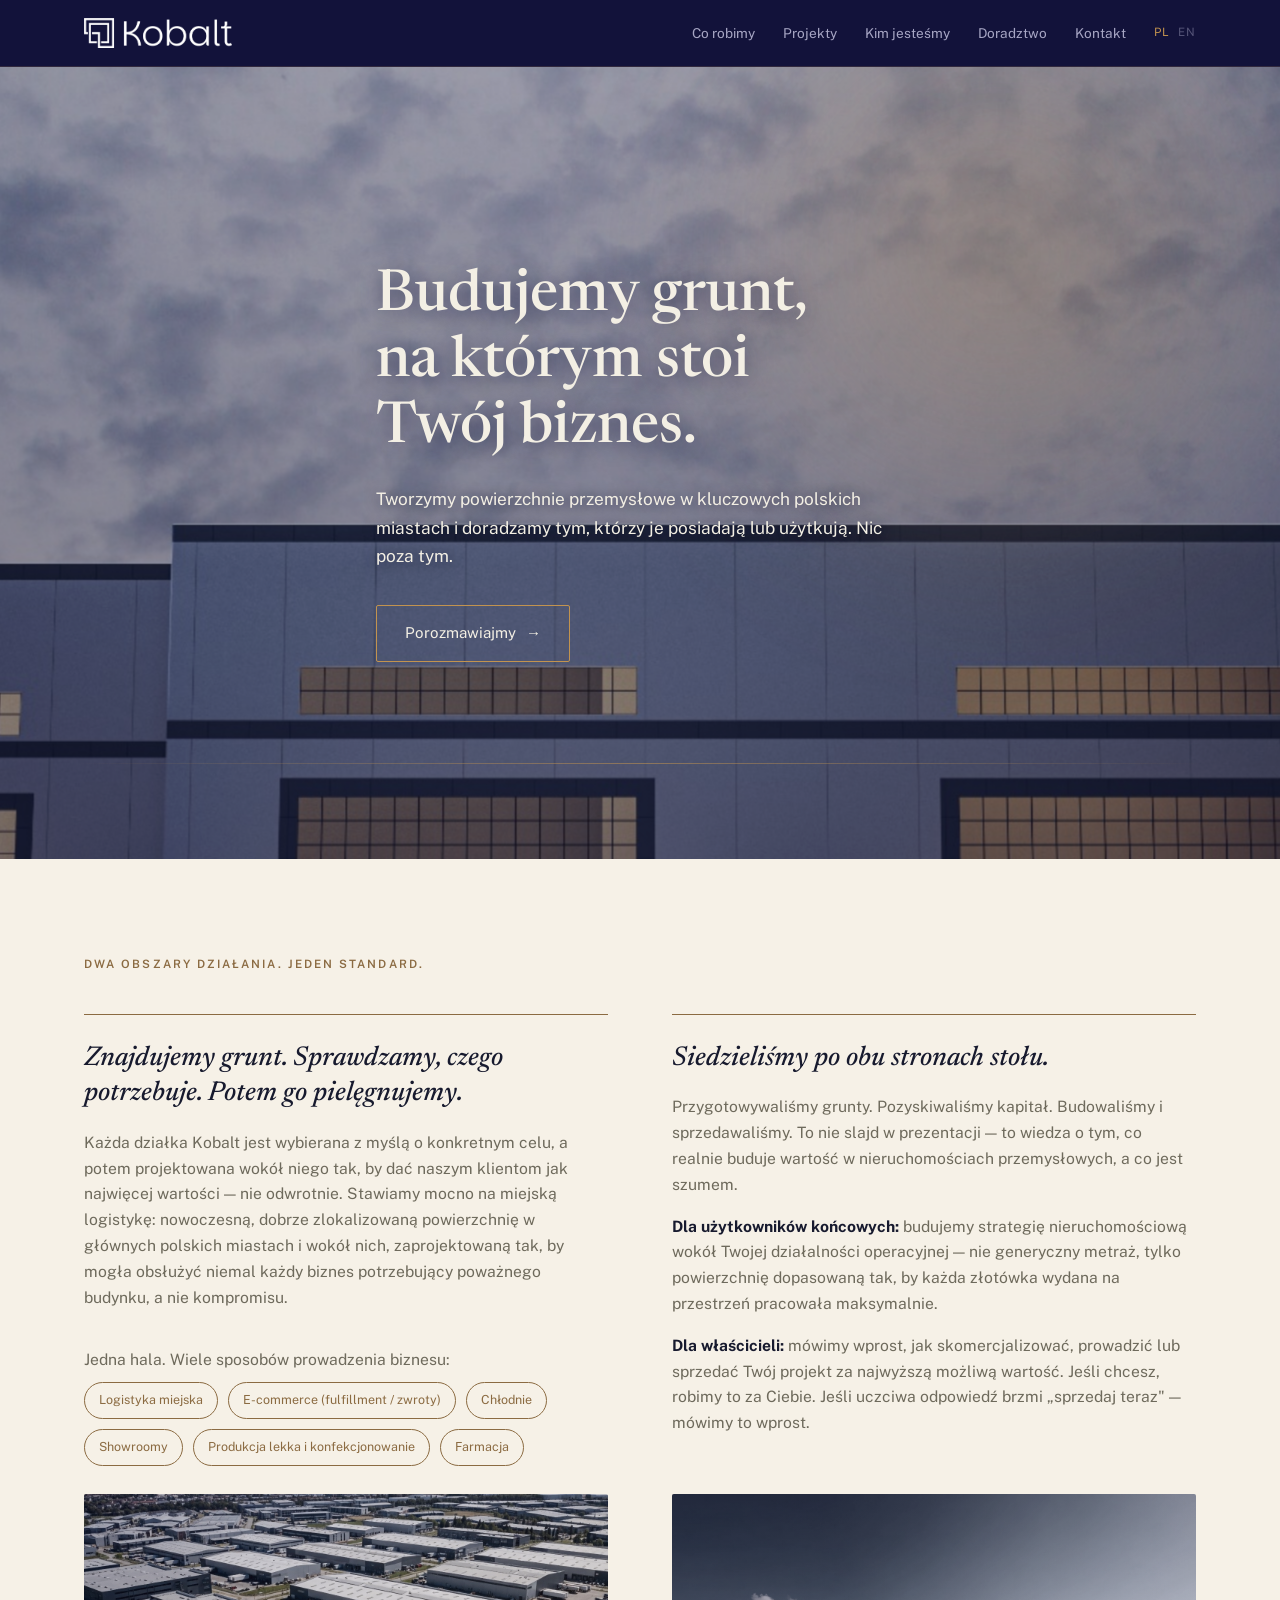
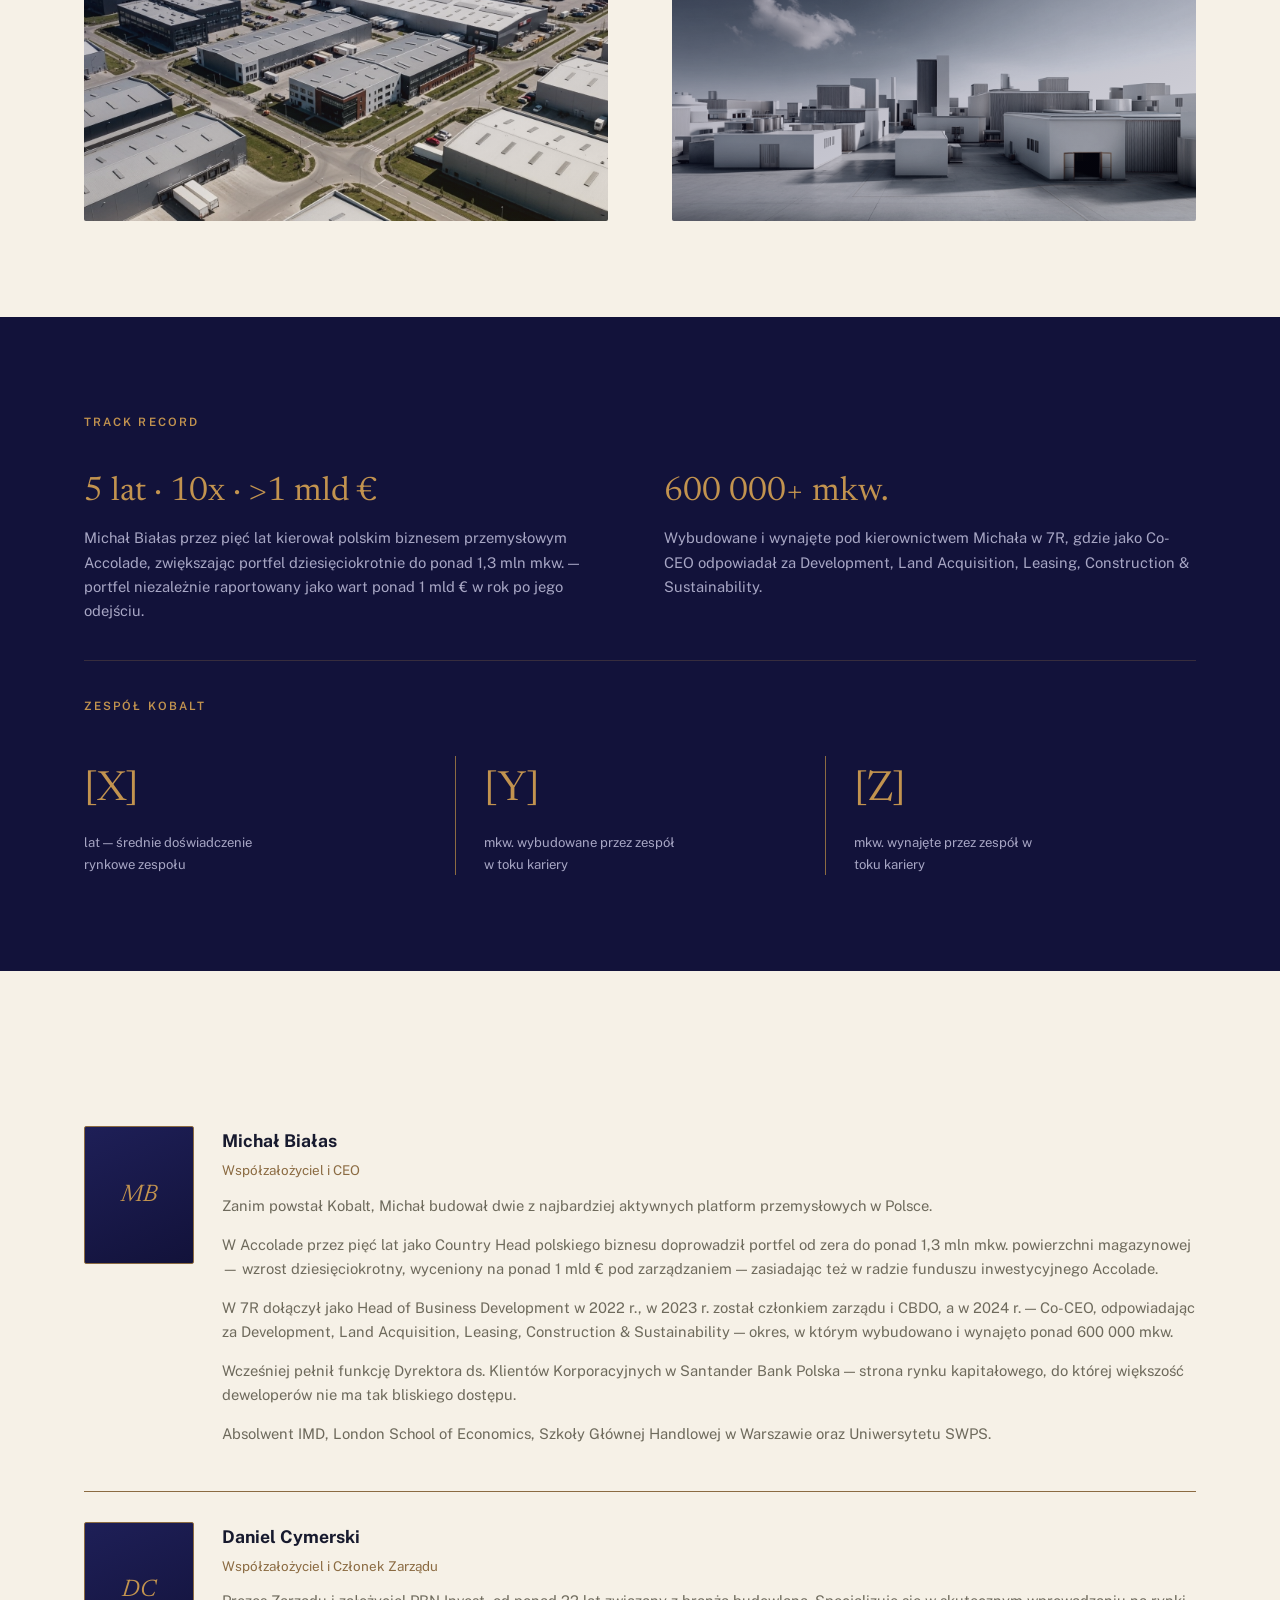
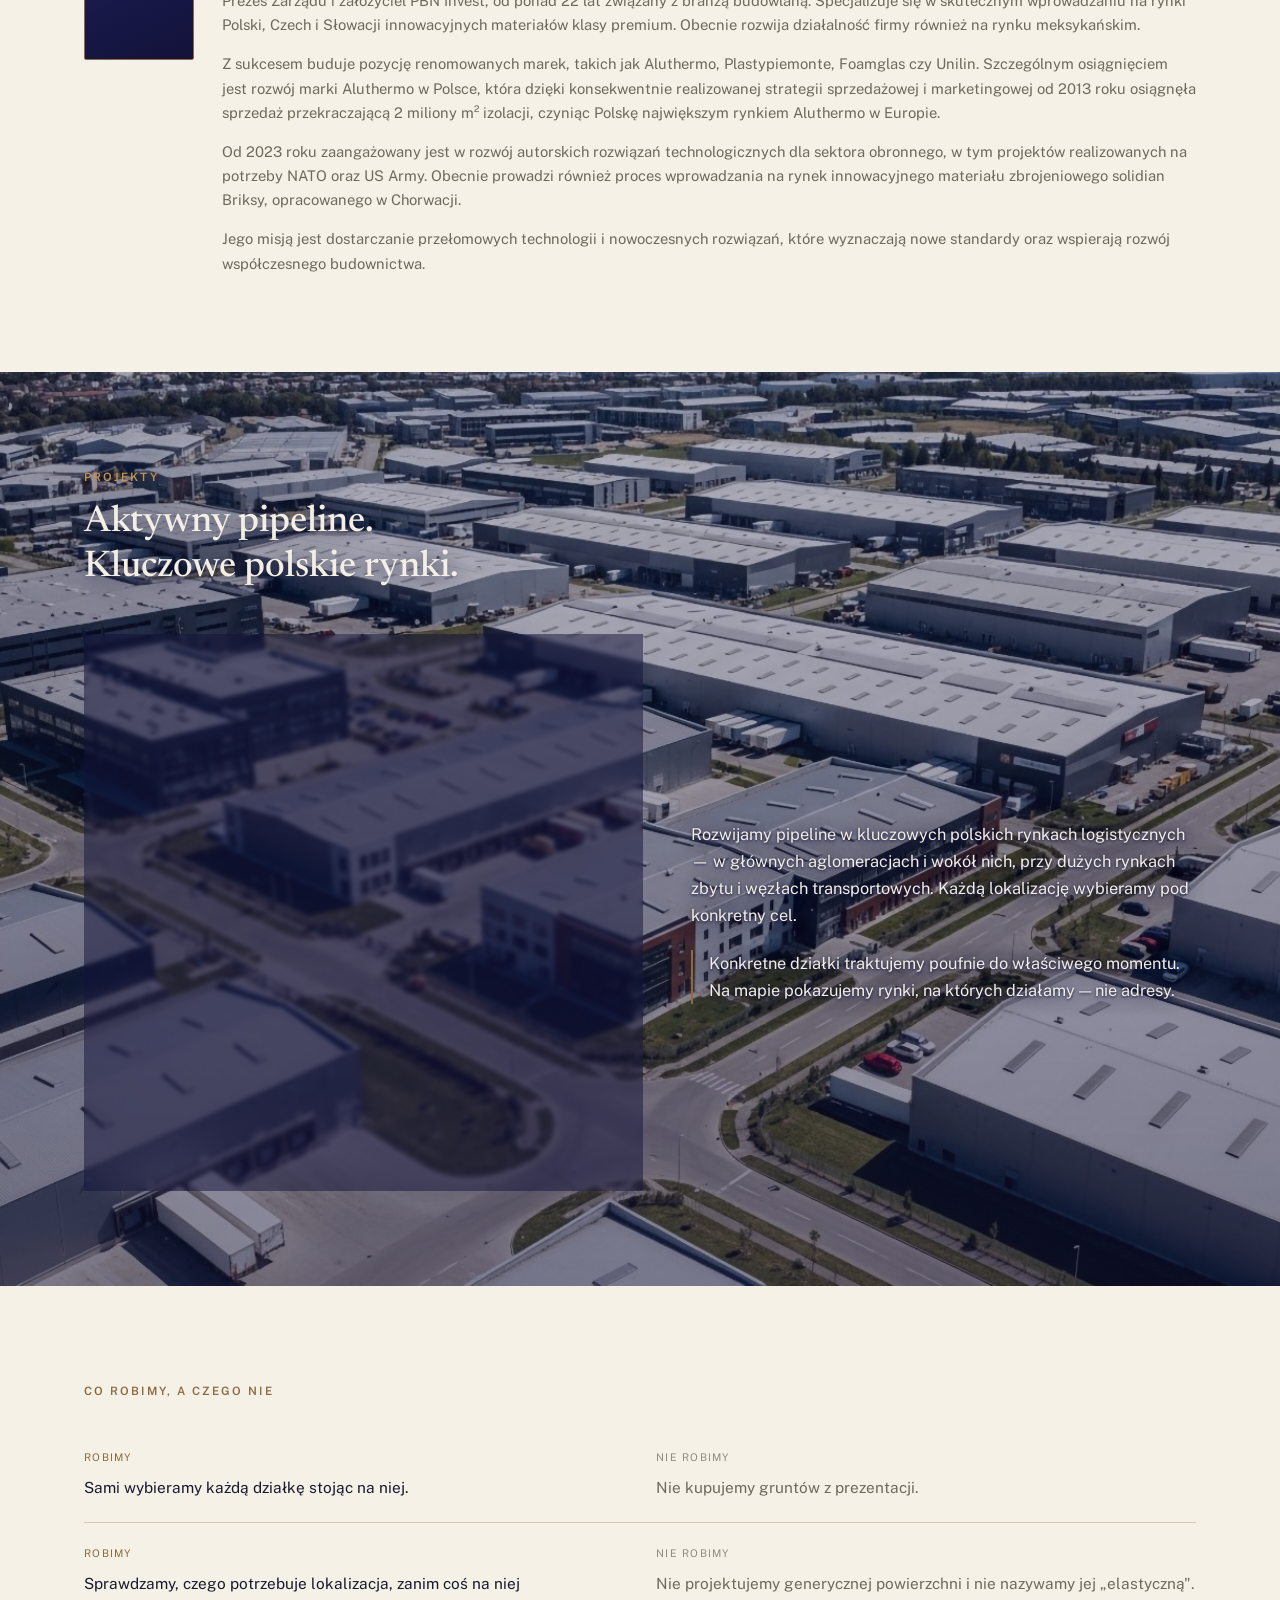
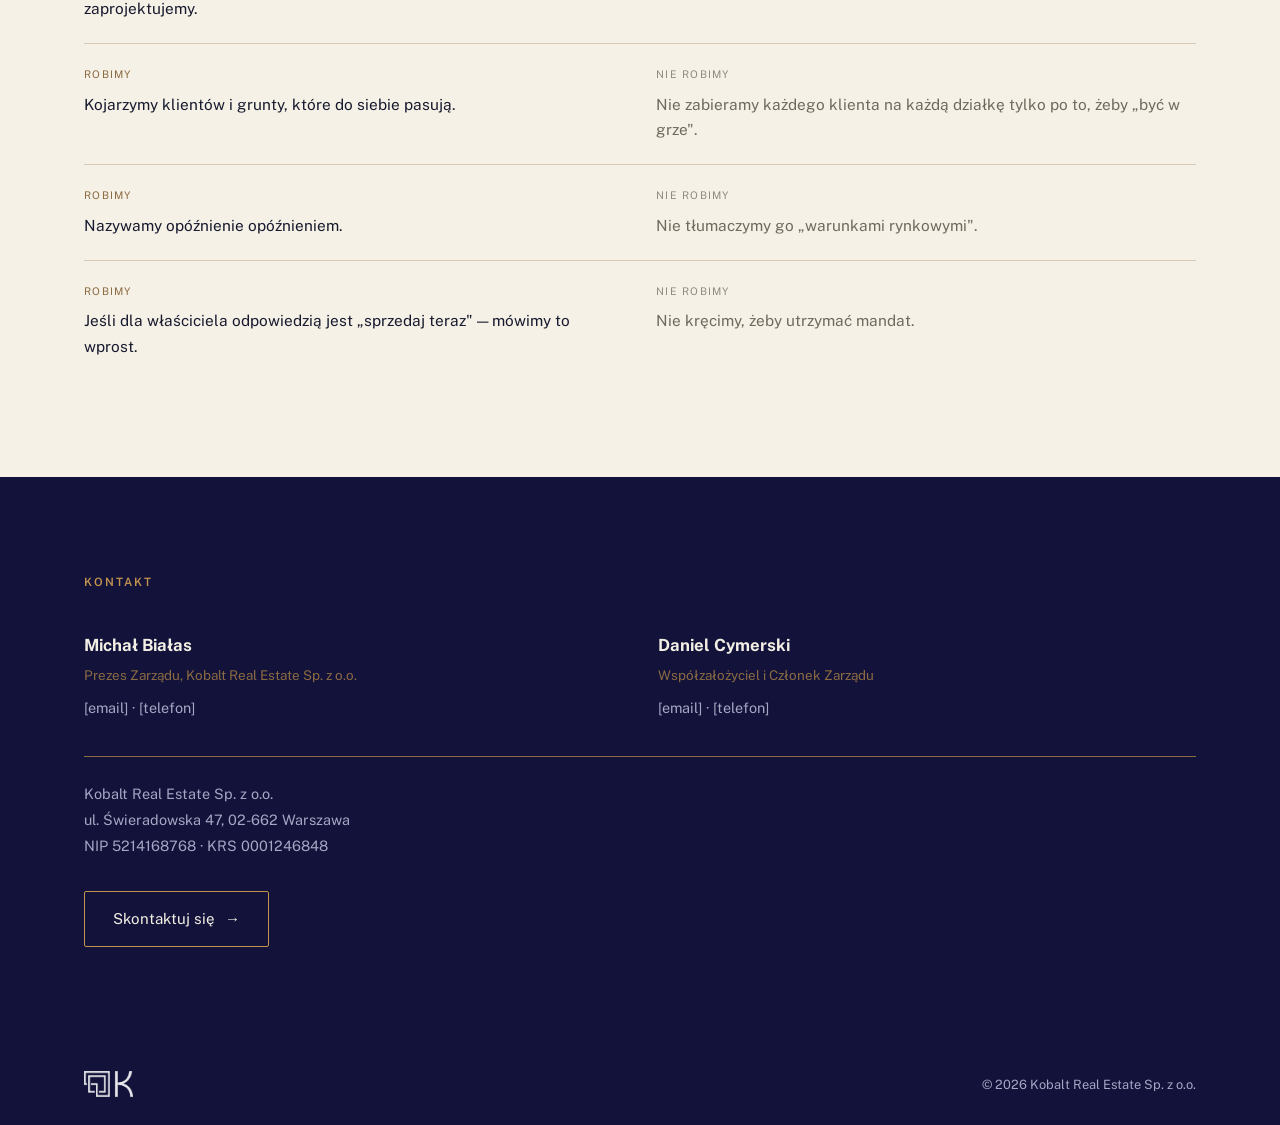
==== commit 16ad0bda: "Pelne logo w menu + bio Daniela Cymerskiego" ====
--- a/index.html
+++ b/index.html
@@ -22,7 +22,7 @@
 
 <header class="site-header">
   <div class="wrap header-inner">
-    <a href="#" class="brand" aria-label="Kobalt Real Estate — strona główna"><img src="assets/img/logo-kobalt.png" alt="Kobalt Real Estate" class="brand-logo"></a>
+    <a href="#" class="brand" aria-label="Kobalt Real Estate — strona główna"><img src="assets/img/logo-kobalt-full.png" alt="Kobalt Real Estate" class="brand-logo brand-logo--full"></a>
     <button class="nav-toggle" aria-label="Otwórz menu" aria-expanded="false" aria-controls="primary-nav">
       <span></span><span></span><span></span>
     </button>
@@ -131,7 +131,10 @@
           <div class="person-body">
             <h3>Daniel Cymerski</h3>
             <p class="role">Współzałożyciel i Członek Zarządu</p>
-            <span class="pending">treść oczekiwana</span>
+            <p>Prezes Zarządu i założyciel PBN Invest, od ponad 22 lat związany z branżą budowlaną. Specjalizuje się w skutecznym wprowadzaniu na rynki Polski, Czech i Słowacji innowacyjnych materiałów klasy premium. Obecnie rozwija działalność firmy również na rynku meksykańskim.</p>
+            <p>Z sukcesem buduje pozycję renomowanych marek, takich jak Aluthermo, Plastypiemonte, Foamglas czy Unilin. Szczególnym osiągnięciem jest rozwój marki Aluthermo w Polsce, która dzięki konsekwentnie realizowanej strategii sprzedażowej i marketingowej od 2013 roku osiągnęła sprzedaż przekraczającą 2 miliony m² izolacji, czyniąc Polskę największym rynkiem Aluthermo w Europie.</p>
+            <p>Od 2023 roku zaangażowany jest w rozwój autorskich rozwiązań technologicznych dla sektora obronnego, w tym projektów realizowanych na potrzeby NATO oraz US Army. Obecnie prowadzi również proces wprowadzania na rynek innowacyjnego materiału zbrojeniowego solidian Briksy, opracowanego w Chorwacji.</p>
+            <p>Jego misją jest dostarczanie przełomowych technologii i nowoczesnych rozwiązań, które wyznaczają nowe standardy oraz wspierają rozwój współczesnego budownictwa.</p>
           </div>
         </article>
       </div>
--- a/assets/css/style.css
+++ b/assets/css/style.css
@@ -81,6 +81,7 @@
   height:30px; width:auto; display:block;
   filter:brightness(0) invert(1);
 }
+.brand-logo--full{ height:30px; }
 .site-footer .brand-logo{ height:26px; opacity:.9; }
 .primary-nav{
   display:flex; align-items:center; gap:28px; font-size:.85rem;
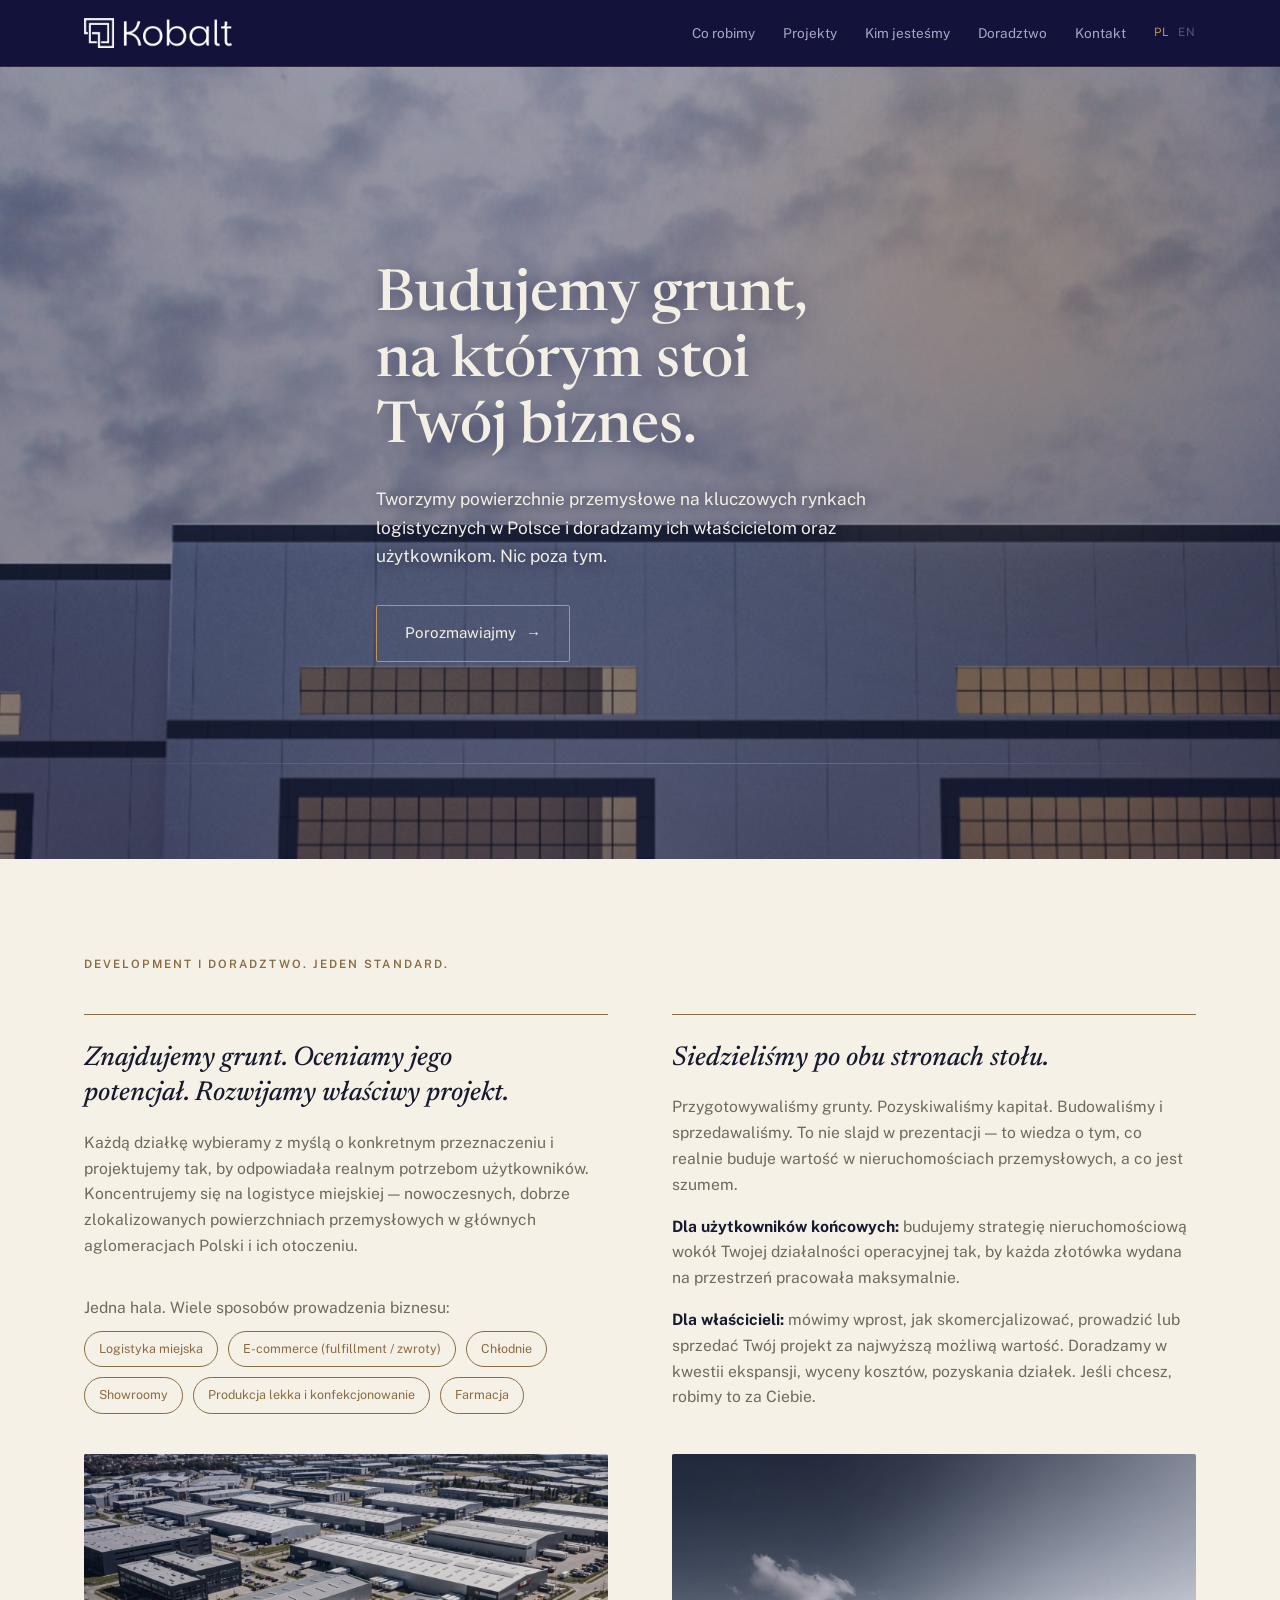
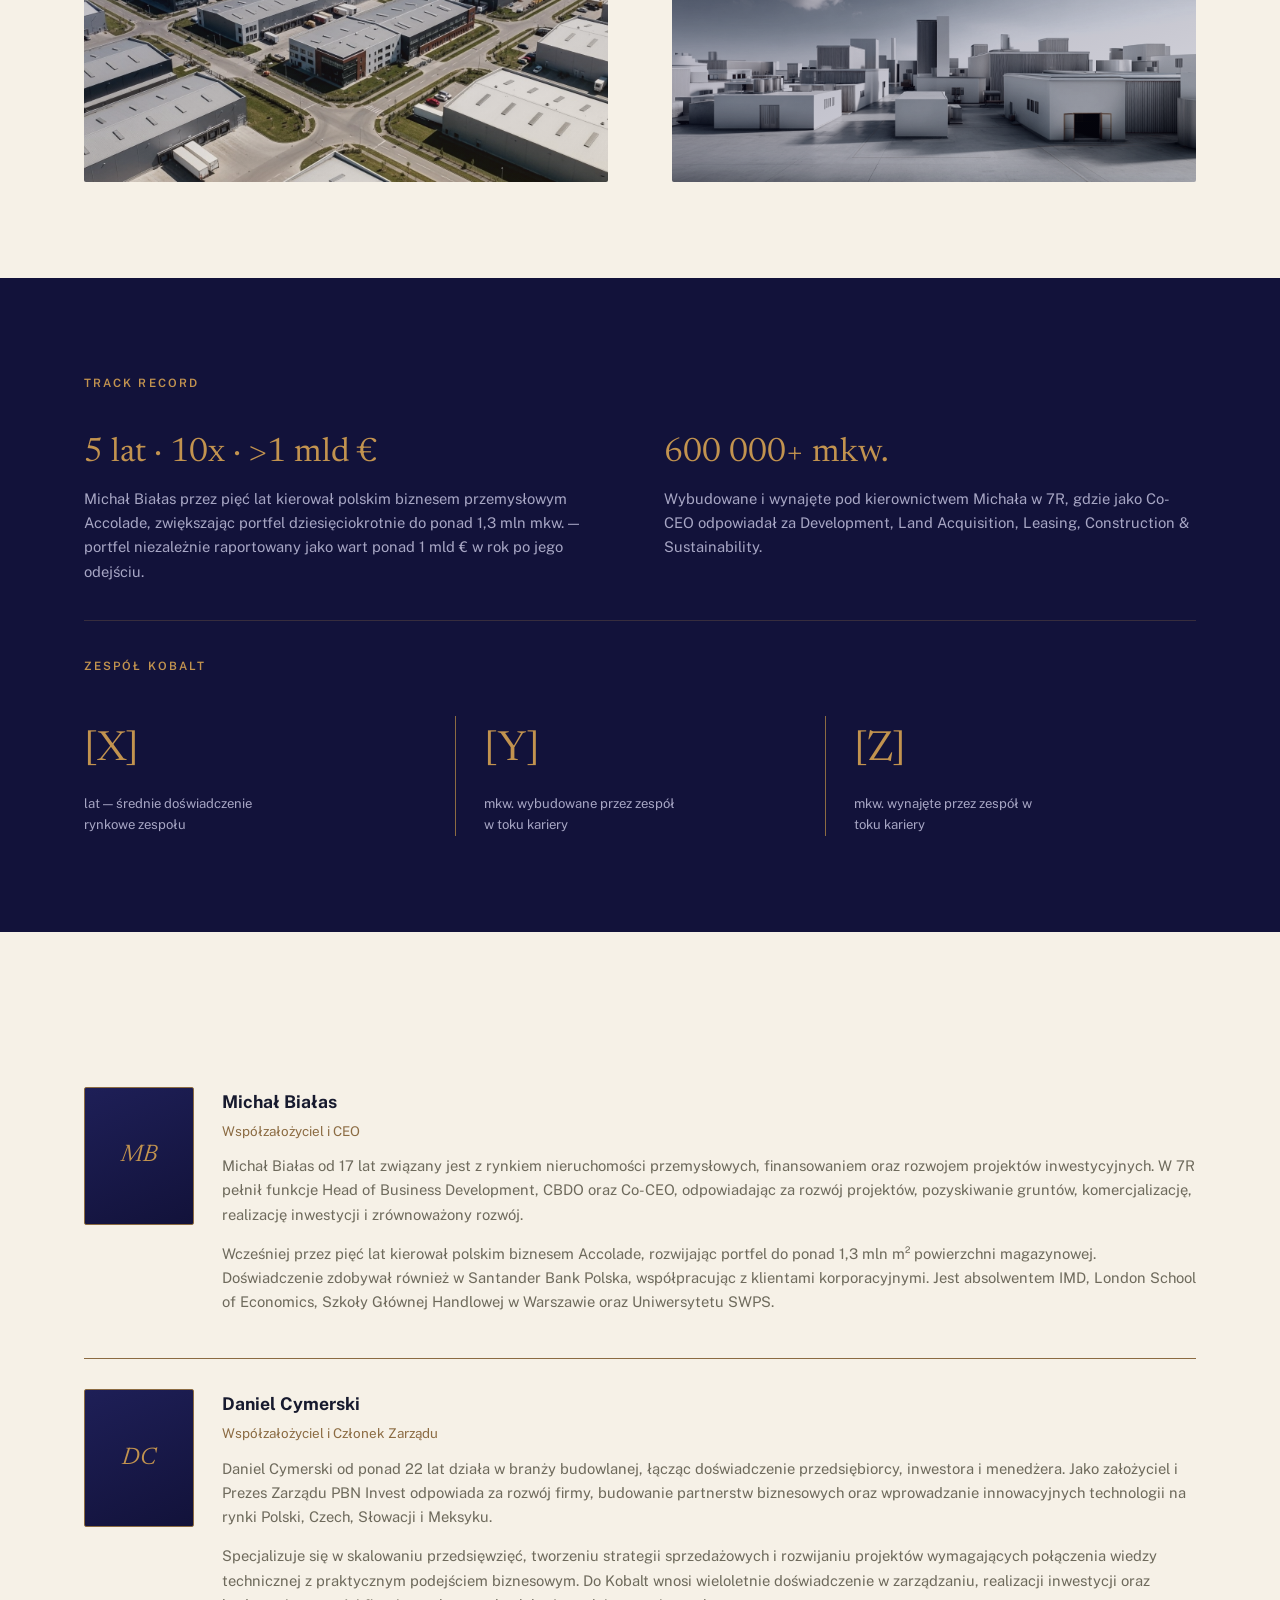
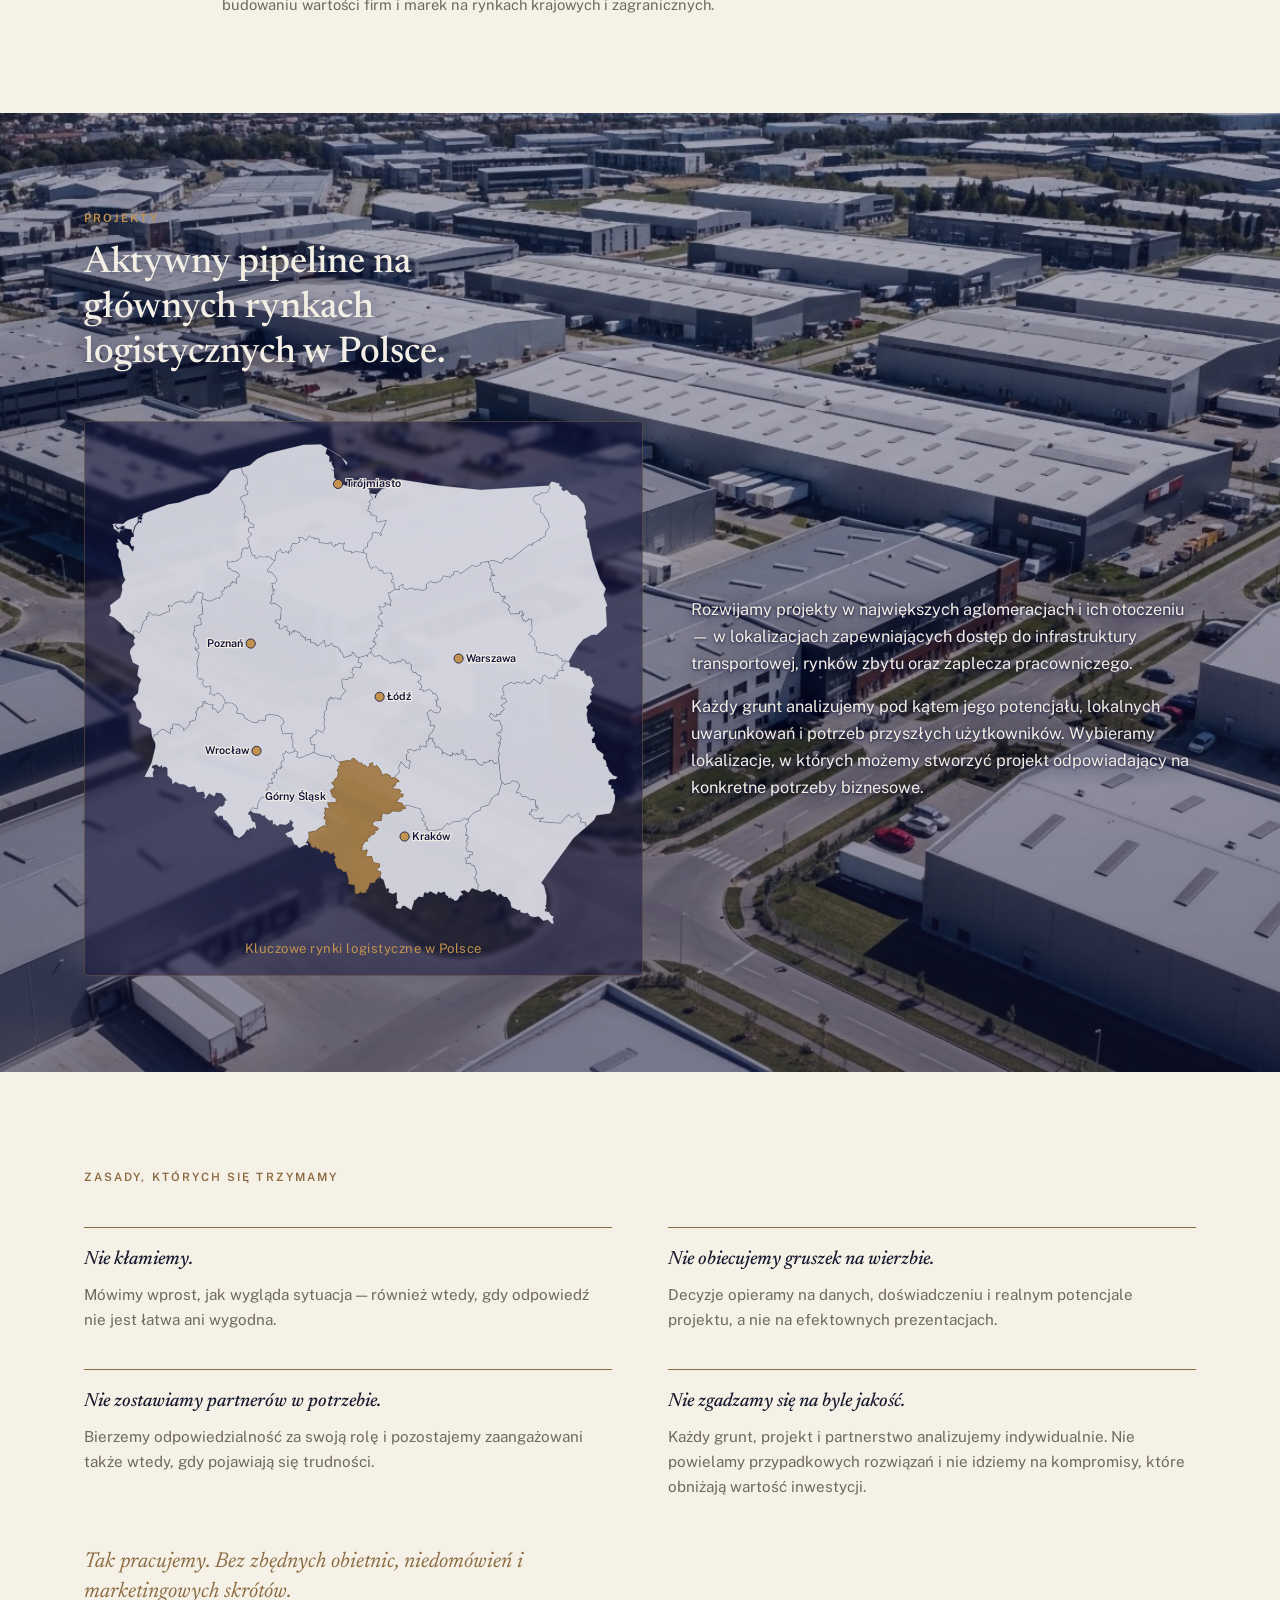
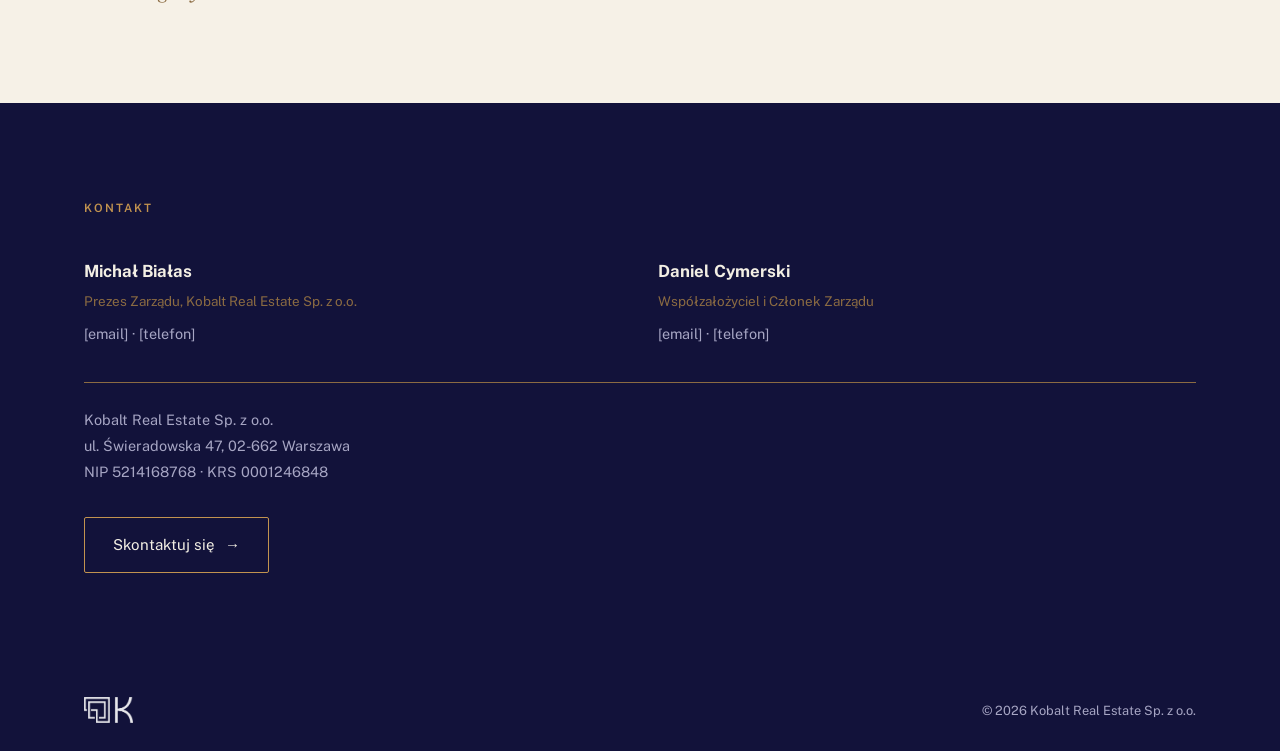
==== commit 1bb51aad: "Aktualizacja tresci + sekcja Zasady" ====
--- a/index.html
+++ b/index.html
@@ -47,18 +47,18 @@
     <div class="hero-atmosphere" aria-hidden="true"><div class="glow"></div><div class="horizon"></div></div>
     <div class="wrap hero-content" data-stagger>
       <h1 data-reveal>Budujemy grunt, na którym stoi Twój biznes.</h1>
-      <p class="lead" data-reveal>Tworzymy powierzchnie przemysłowe w kluczowych polskich miastach i doradzamy tym, którzy je posiadają lub użytkują. Nic poza tym.</p>
+      <p class="lead" data-reveal>Tworzymy powierzchnie przemysłowe na kluczowych rynkach logistycznych w Polsce i doradzamy ich właścicielom oraz użytkownikom. Nic poza tym.</p>
       <a href="#kontakt" class="btn" data-reveal>Porozmawiajmy <span aria-hidden="true">→</span></a>
     </div>
   </section>
 
   <section id="co-robimy" class="section section--light">
     <div class="wrap">
-      <p class="eyebrow eyebrow--dark" data-reveal>Dwa obszary działania. Jeden standard.</p>
+      <p class="eyebrow eyebrow--dark" data-reveal>Development i doradztwo. Jeden standard.</p>
       <div class="cr-grid" data-stagger>
         <div class="cr-block" id="rozwoj" data-reveal>
-          <h2>Znajdujemy grunt. Sprawdzamy, czego potrzebuje. Potem go pielęgnujemy.</h2>
-          <p>Każda działka Kobalt jest wybierana z myślą o konkretnym celu, a potem projektowana wokół niego tak, by dać naszym klientom jak najwięcej wartości — nie odwrotnie. Stawiamy mocno na miejską logistykę: nowoczesną, dobrze zlokalizowaną powierzchnię w głównych polskich miastach i wokół nich, zaprojektowaną tak, by mogła obsłużyć niemal każdy biznes potrzebujący poważnego budynku, a nie kompromisu.</p>
+          <h2>Znajdujemy grunt. Oceniamy jego potencjał. Rozwijamy właściwy projekt.</h2>
+          <p>Każdą działkę wybieramy z myślą o konkretnym przeznaczeniu i projektujemy tak, by odpowiadała realnym potrzebom użytkowników. Koncentrujemy się na logistyce miejskiej — nowoczesnych, dobrze zlokalizowanych powierzchniach przemysłowych w głównych aglomeracjach Polski i ich otoczeniu.</p>
           <p class="pills-label">Jedna hala. Wiele sposobów prowadzenia biznesu:</p>
           <ul class="pills">
             <li>Logistyka miejska</li>
@@ -76,8 +76,8 @@
         <div class="cr-block" id="doradztwo" data-reveal>
           <h2>Siedzieliśmy po obu stronach stołu.</h2>
           <p>Przygotowywaliśmy grunty. Pozyskiwaliśmy kapitał. Budowaliśmy i sprzedawaliśmy. To nie slajd w prezentacji — to wiedza o tym, co realnie buduje wartość w nieruchomościach przemysłowych, a co jest szumem.</p>
-          <p><strong>Dla użytkowników końcowych:</strong> budujemy strategię nieruchomościową wokół Twojej działalności operacyjnej — nie generyczny metraż, tylko powierzchnię dopasowaną tak, by każda złotówka wydana na przestrzeń pracowała maksymalnie.</p>
-          <p><strong>Dla właścicieli:</strong> mówimy wprost, jak skomercjalizować, prowadzić lub sprzedać Twój projekt za najwyższą możliwą wartość. Jeśli chcesz, robimy to za Ciebie. Jeśli uczciwa odpowiedź brzmi „sprzedaj teraz" — mówimy to wprost.</p>
+          <p><strong>Dla użytkowników końcowych:</strong> budujemy strategię nieruchomościową wokół Twojej działalności operacyjnej tak, by każda złotówka wydana na przestrzeń pracowała maksymalnie.</p>
+          <p><strong>Dla właścicieli:</strong> mówimy wprost, jak skomercjalizować, prowadzić lub sprzedać Twój projekt za najwyższą możliwą wartość. Doradzamy w kwestii ekspansji, wyceny kosztów, pozyskania działek. Jeśli chcesz, robimy to za Ciebie.</p>
           <div class="cr-spacer" aria-hidden="true"></div>
           <figure class="section-photo section-photo--muted">
             <img src="assets/img/sections/doradztwo-abstract.jpg" alt="" loading="lazy" width="1600" height="900">
@@ -119,11 +119,8 @@
           <div class="person-body">
             <h3>Michał Białas</h3>
             <p class="role">Współzałożyciel i CEO</p>
-            <p>Zanim powstał Kobalt, Michał budował dwie z najbardziej aktywnych platform przemysłowych w Polsce.</p>
-            <p>W Accolade przez pięć lat jako Country Head polskiego biznesu doprowadził portfel od zera do ponad 1,3 mln mkw. powierzchni magazynowej — wzrost dziesięciokrotny, wyceniony na ponad 1 mld € pod zarządzaniem — zasiadając też w radzie funduszu inwestycyjnego Accolade.</p>
-            <p>W 7R dołączył jako Head of Business Development w 2022 r., w 2023 r. został członkiem zarządu i CBDO, a w 2024 r. — Co-CEO, odpowiadając za Development, Land Acquisition, Leasing, Construction &amp; Sustainability — okres, w którym wybudowano i wynajęto ponad 600 000 mkw.</p>
-            <p>Wcześniej pełnił funkcję Dyrektora ds. Klientów Korporacyjnych w Santander Bank Polska — strona rynku kapitałowego, do której większość deweloperów nie ma tak bliskiego dostępu.</p>
-            <p>Absolwent IMD, London School of Economics, Szkoły Głównej Handlowej w Warszawie oraz Uniwersytetu SWPS.</p>
+            <p>Michał Białas od 17 lat związany jest z rynkiem nieruchomości przemysłowych, finansowaniem oraz rozwojem projektów inwestycyjnych. W 7R pełnił funkcje Head of Business Development, CBDO oraz Co-CEO, odpowiadając za rozwój projektów, pozyskiwanie gruntów, komercjalizację, realizację inwestycji i zrównoważony rozwój.</p>
+            <p>Wcześniej przez pięć lat kierował polskim biznesem Accolade, rozwijając portfel do ponad 1,3 mln m² powierzchni magazynowej. Doświadczenie zdobywał również w Santander Bank Polska, współpracując z klientami korporacyjnymi. Jest absolwentem IMD, London School of Economics, Szkoły Głównej Handlowej w Warszawie oraz Uniwersytetu SWPS.</p>
           </div>
         </article>
         <article class="person" data-reveal>
@@ -131,10 +128,8 @@
           <div class="person-body">
             <h3>Daniel Cymerski</h3>
             <p class="role">Współzałożyciel i Członek Zarządu</p>
-            <p>Prezes Zarządu i założyciel PBN Invest, od ponad 22 lat związany z branżą budowlaną. Specjalizuje się w skutecznym wprowadzaniu na rynki Polski, Czech i Słowacji innowacyjnych materiałów klasy premium. Obecnie rozwija działalność firmy również na rynku meksykańskim.</p>
-            <p>Z sukcesem buduje pozycję renomowanych marek, takich jak Aluthermo, Plastypiemonte, Foamglas czy Unilin. Szczególnym osiągnięciem jest rozwój marki Aluthermo w Polsce, która dzięki konsekwentnie realizowanej strategii sprzedażowej i marketingowej od 2013 roku osiągnęła sprzedaż przekraczającą 2 miliony m² izolacji, czyniąc Polskę największym rynkiem Aluthermo w Europie.</p>
-            <p>Od 2023 roku zaangażowany jest w rozwój autorskich rozwiązań technologicznych dla sektora obronnego, w tym projektów realizowanych na potrzeby NATO oraz US Army. Obecnie prowadzi również proces wprowadzania na rynek innowacyjnego materiału zbrojeniowego solidian Briksy, opracowanego w Chorwacji.</p>
-            <p>Jego misją jest dostarczanie przełomowych technologii i nowoczesnych rozwiązań, które wyznaczają nowe standardy oraz wspierają rozwój współczesnego budownictwa.</p>
+            <p>Daniel Cymerski od ponad 22 lat działa w branży budowlanej, łącząc doświadczenie przedsiębiorcy, inwestora i menedżera. Jako założyciel i Prezes Zarządu PBN Invest odpowiada za rozwój firmy, budowanie partnerstw biznesowych oraz wprowadzanie innowacyjnych technologii na rynki Polski, Czech, Słowacji i Meksyku.</p>
+            <p>Specjalizuje się w skalowaniu przedsięwzięć, tworzeniu strategii sprzedażowych i rozwijaniu projektów wymagających połączenia wiedzy technicznej z praktycznym podejściem biznesowym. Do Kobalt wnosi wieloletnie doświadczenie w zarządzaniu, realizacji inwestycji oraz budowaniu wartości firm i marek na rynkach krajowych i zagranicznych.</p>
           </div>
         </article>
       </div>
@@ -145,15 +140,15 @@
     <div class="projects-bg" aria-hidden="true"></div>
     <div class="wrap projects-inner">
       <p class="eyebrow" data-reveal>Projekty</p>
-      <h2 class="projects-title" data-reveal>Aktywny pipeline. Kluczowe polskie rynki.</h2>
+      <h2 class="projects-title" data-reveal>Aktywny pipeline na głównych rynkach logistycznych w Polsce.</h2>
       <div class="projects-grid" data-stagger>
         <figure class="map-panel" data-reveal>
           <svg class="pl-map" viewBox="0 0 612.75696 577.23169" role="img" aria-label="Mapa Polski z podziałem na województwa i kluczowymi rynkami logistycznymi"><g class="pl-voivs"><path class="voiv" d="m 52.276011,352.46195 2.36,0.07 0.29,-2.89 3.6,-0.4 0.81,-2.95 5.95,-3.59 8.96,5.37 0.66,-5.96 2.23,0.06 -0.66,-3.08 1.68,-2.79 5.32,1.61 0.33,-1.34 6.37,5.62 0.42,2.27 6.84,-6.97 0.26,-3.5 6.409999,-1.97 2.07,-8.32 -2.23,-1.11 2.96,-2.13 0.13,-2.99 6.71,-2.31 -0.76,-2.31 2.48,-0.73 -2.53,-1.2 1.22,-1.55 2.67,0.08 0.36,2.13 5.87,2.22 2.69,-0.54 -0.96,5.24 3.32,-0.21 3.49,5.01 5.85,-5.43 0.62,-3.94 2.56,-2.63 0,0 7.73,0.08 4.86,3.32 2.2,4.22 -1.49,4.67 7.83,1.25 1.9,4.56 10.1,5.38 5.92,-0.05 0.27,-2.03 2.64,-0.87 5.91,0.79 0.68,-6.08 5.02,-1.64 10.41,1.97 5.35,4.14 0,0 0,0.8 0,0 1.44,3.67 -4.13,3.22 2.18,9.91 11.94,-1.04 -1.79,6.74 2.22,1.2 -0.2,8.44 3.25,5.27 0,0 -8,3.01 -3.76,-2.77 -0.6,2.09 -3.19,1.38 2.15,6.94 -3.75,2.19 -0.28,4.57 1.61,2.08 -3.09,0.28 1.34,1.64 -5.02,0.39 -0.22,5.53 -3.59,-1.48 -0.97,2.42 2.74,1.09 -0.8,2.64 -3.4,1.14 1.16,6.23 -3.82,-0.98 -1.87,2.24 2.32,2.52 -4.26,3.04 2.21,2.27 -1.4,0.85 0.59,5.94 -7.62,1.15 -3.49,6.22 -0.78,7.23 -6.06,-1.5 0,0 -0.28,0.19 0,0 -2.18,3.2 0,0 -3.14,3.82 3.09,1.75 2.31,7.05 3.41,1.25 1.51,6.94 -1.77,1.23 -1.37,-2.71 -1.31,2.13 -3.41,-0.07 -1,2.22 -2.29,-0.67 -3.75,5.85 -5.71,4.4 -6.63,-4.2 -1.45,-7.41 -7.49,-9.49 -3.22,-0.75 -1.35,-4.81 -3.44,-0.33 -1.54,1.51 -5.1,-6.22 7.11,-7.13 2.92,0.49 2.44,-2.56 0.23,-3.88 2.43,-0.97 -6.22,-8 -6.61,-0.88 -0.97,3.55 -1.92,0.65 -5.15,-3.4 -4.76,6.18 -2.31,-1.41 2.15,-1.6 -1.93,-5.2 -7.87,0.94 -2.8,-7.76 -6.689999,1.75 -6.18,-3.78 -4.9,-0.12 -5.22,-2.92 -3.95,2.95 -0.42,-5.63 -5.48,-5.21 -0.17,-8.62 -2.19,-1.9 -4.1,1.22 -0.14,-3.26 -2.42,2.89 -4.16,-3.17 -4.64,1.15 -1.03,1.98 3.27,2.25 -1.98,4.27 0.75,5.41 -10.88,-0.4 8.56,-17.45 4.6,-18.8 -0.3,-4.7 z"/><path class="voiv" d="m 199.87601,140.08195 1.83,-9.57 5.46,-4.05 0.85,3.64 3.03,0.68 2.05,-1.87 3.9,2.64 -0.92,-2.94 3.92,-0.19 -1.01,-2.98 2.33,-5.97 4.47,0.44 4.5,-2.56 -1.95,-5.15 5.3,0.52 3.58,3.4 4.24,-6.08 2.35,2.49 2.43,-0.85 1.08,2.42 1.93,-1.27 0,0 0,1.09 0,0 4.17,0.14 -0.25,4.37 11.97,1.53 0.72,-1.66 2.74,-0.19 -0.25,2.46 2.4,2.61 1.91,-0.44 -0.5,-1.86 3.18,0.39 1.55,-2.22 4.72,1.15 2.33,-1.62 -1.82,5.83 1.84,3.84 8.36,1.09 -0.17,1.82 5.48,-1.92 9.22,1.2 0,0 3.42,1.53 0.28,5.8 4.19,10.88 1.9,1.37 0.83,-2.1 4.3,-0.39 3.84,3.26 -0.16,1.82 3.93,-0.77 1.43,3.71 9.13,-0.77 2.7,7.66 -2.77,1.38 0.29,2.41 3.16,0.74 0.09,2.4 0,0 -0.32,0 0,0 1.48,5.21 0,0 -4.22,3.12 0,0 -0.45,-0.15 0,0 -1.11,1.69 -1.89,-0.54 1.07,7.46 2.27,1.7 -1.61,3.42 1.01,3.19 -7.65,-3.48 1.35,3.04 -2.97,2.43 -5.12,-0.99 4.13,8.54 -2.49,-0.21 -2.91,4.85 4.89,4.66 -0.46,2.02 1.61,-0.07 -1.48,1.76 1.61,2.67 -5.15,-1.79 0.58,5.09 -2.17,0.17 -2.86,4.6 3.21,2.54 -3.48,3.17 0,0 -0.81,0.01 0,0 -0.04,4.17 -1.7,-0.24 4.41,1.75 -4.7,6.35 -3.15,0.02 1.51,1.72 0,0 0.35,0.57 0,0 -0.36,2.69 0,0 -4.88,3.23 0.63,2.24 -1.23,-1.7 -9.39,2.67 0,0 -4.71,-2.34 0.38,-1.91 -3.27,-2.46 -0.58,3.36 -9.64,3.32 -2.37,-6.42 -2.19,-0.22 0.22,-2.84 -1.61,0.63 -0.5,-2.83 -3.43,-1.75 -1.99,0.55 -2.27,-3.59 -2.02,-0.55 -1.61,2.8 -4.62,0.62 -1.24,-7.26 -6.52,6.11 -3.45,-0.19 -0.49,-2.18 -6.33,-1.47 0.19,-3.36 -6.57,0.94 0.48,-3.47 -1.32,1.09 -1.97,-2.95 -1.19,1.01 -2.85,-5.62 -2.3,0.55 -2.78,-2.16 -1.38,2.32 -0.41,-2.3 -5.16,5.62 0.17,-4.76 -3.14,-0.43 0.09,-5.63 -3.23,0.43 -3.4,3.25 -3.18,-0.86 0.96,-4.72 -5.05,-2.8 0.33,-2.92 5.78,-0.32 0.9,-14.06 -7.48,-5.57 -4.81,0.91 -0.9,-2.18 1.48,-2.16 0,0 0.3,-0.06 0,0 -0.44,-5.92 2.35,-1.44 -0.65,-3.96 2.39,-1.2 -3.22,-1.31 0.64,-4.69 -1.64,-1.48 5.51,-1.26 1.48,-4.09 -6.04,-8.07 -3.49,-1.17 -0.9,1.44 -1.19,-3.46 z"/><path class="voiv" d="m 315.78601,250.51195 3.94,4.72 6.65,-0.82 2.87,1.52 -0.23,1.81 7.31,2.92 2.55,3.47 2.55,-1.99 2.86,1.32 3.69,-2.05 2.77,0.47 2.56,-3.17 4.13,2.61 0.57,2.52 3.18,-1.22 3.26,3.31 -0.49,4.82 2.26,3.84 3.6,0.15 1.63,2.81 4.61,1.35 -0.76,4.71 -3.43,2.73 3.34,1.72 1.26,2.84 0.3,1.69 -2.92,2.86 4.27,-0.08 0.47,2.42 6.81,-2.88 3.52,2.33 1.09,2.92 3.7,0.19 3.22,7.31 -3.81,0.33 1.45,0.7 0.12,6.15 4.6,2.23 0.01,2.82 -2.31,3.88 -6.18,-1.32 -3.23,-2.86 -4.62,3.78 2.61,8.5 2.14,1.57 -1.07,5.22 5,-0.89 0.53,2.18 -2.46,6.05 -4.01,4.17 -0.42,3.54 0,0 -0.86,3.01 -2.62,0.97 1.29,3.99 -1.37,3.19 -2.38,-2.01 -1.72,1.63 -2.68,-1.75 -1.09,0.34 1.37,4 -1.44,0.99 -3.7,-0.35 -1.59,1.72 -6.12,-2.44 -2.87,1.24 1.31,3.06 -2.52,2.32 0.1,6.09 4.67,1.46 -1.79,9.23 -4.2,-2.17 -5.25,-6.14 -2.9,7.07 0.88,4.34 0,0 0,0.97 0,0 -0.85,1.4 0,0 -0.09,-0.01 0,0 -1.03,1.08 0,0 -0.47,0.35 0,0 -1.04,0.12 0,0 0.08,0.24 0,0 -2.44,3.36 0,0 -4.57,1.09 -0.37,-3 -4.86,-2.51 -5.58,1.98 -1.1,-5.22 -4.06,-5.92 -1.29,-0.84 -2.4,1.91 -2.43,-2.97 0.52,-2.22 -3.89,1.28 0.41,2.73 -2.69,1.64 -3.63,-2.94 -1.73,0.77 -2.06,-3.24 -2.02,0.58 -7.17,-6.17 -1.98,0.33 -2.18,3.72 -1.56,-1.57 -11.66,2.08 0,0 -5,-2.85 -2.15,-5.46 -1.74,0.23 -1.84,4.53 -1.49,-2.78 -9.74,-1.43 -8.89,-3.93 0,0 1.47,-9.43 -4.28,0.57 -1.86,-8.75 2.76,-0.51 1.08,-2.78 3.43,-0.38 0.77,-2.92 -1.44,-1.97 2.8,-0.79 5.41,3.16 3.35,-5.51 -1.46,-5.68 1.25,-6.02 -1.76,-0.68 2.03,-4.95 -1.71,-0.74 3.53,-4.5 -0.43,-4 1.63,-1.67 -1.16,-2.54 1.89,-1.29 -0.29,-2.15 1.91,0.46 0.19,-3.06 1.84,-0.61 0.76,2.23 4.83,-1.17 5.7,2.14 0.56,-3.98 5.68,-6.71 -4.06,-3.75 -0.82,-9.57 1.92,-1.18 5.19,1.77 0.87,-2.7 5.27,-0.13 1.01,-3.89 -2.17,-2 1.21,-5.72 3.96,-1.58 5.84,1.63 -1.06,-2.12 2.03,-1.37 -0.29,-2.44 -4.26,-0.55 0.99,-6.05 0,0 9.39,-2.67 1.23,1.7 -0.63,-2.24 z"/><path class="voiv" d="m 550.36601,261.67195 2.86,0.17 0,0 1.46,0.79 0.1,4.9 11.53,2.55 1.83,2.78 4.67,-0.67 -0.83,2.65 3.72,4.2 3.05,-0.69 3.27,3.66 -0.6,2.22 2.81,6.59 -3.78,4.21 1.15,1.57 -2.02,1.61 1.59,2.39 -0.48,2.01 -1.46,-0.42 -0.28,3.52 2.34,3.97 -6.83,7 1.89,2.99 -1.29,5.36 1.69,10.73 2.69,0.57 0.69,3.1 2.62,0.78 -0.8,4.2 3.23,2.6 -1.08,4.96 -2.89,3.47 0.55,4.01 3.12,0 2.6,7.58 7.99,6.12 -0.77,4.96 3.17,2.5 1.55,5.73 -1.32,0.41 2.65,1.97 0.85,3.76 5.06,5.73 5.67,2.24 -2.44,2.8 -6.26,-0.16 -2.53,2.62 0.37,3.75 3.37,0.92 -0.35,4.04 3.31,0.34 -0.51,3.97 2.02,4.11 -0.36,7.12 -3.51,11.18 -2.23,3.25 -16.49,2.25 -2.61,5.42 -8.72,7.86 0,0 -2.14,-1.19 0.63,-3.27 -6.87,-0.81 1.7,-4.27 0,0 -0.44,0 0,0 -2.96,-2.01 0.55,-3.51 -1.74,-0.54 -6.57,5.05 -4.19,-3.61 -9.98,10.38 -25.03,-1.99 0.03,-1.87 4.7,-2.6 -11,1.12 -4.15,-5.32 -2.23,0.38 0.64,-2.6 2.89,-1.11 -0.83,-2.59 6.08,0.83 2.6,-2.46 -3.85,-0.46 3.04,-1.03 -0.38,-1.39 -2.82,0.12 0.53,-6.62 -3.37,-1.46 -2.94,0.98 -4.24,-3.72 -5.5,-0.48 -2.96,-4.18 -4.26,-0.19 4.14,-8.58 -2.28,-4.17 -6.41,-1.89 -3.31,3.39 -6.7,1.1 -2.6,-3.2 0,0 -1.59,-2.93 -2.16,-21.93 0,0 -0.84,-5.52 1.62,-3.1 -1.88,-3.9 3.15,-9.16 -2.81,-0.34 1.8,-0.82 1.71,-5.09 -1.21,-2.6 -1.58,0.57 -2.84,-2.46 2.6,-2.61 2.24,1.01 2.03,-5.63 -3.28,-8.78 -6.52,0.12 -5.83,-5.35 1.89,-4.09 6.24,4.7 0.69,-2.84 5.16,-0.55 -0.02,-2.62 3.69,-2.19 0.3,-2.08 -3.7,-3.64 6.85,-4.6 -1.96,-4.03 -3.96,1.16 -0.82,-1.91 3.63,-4.06 -1.95,-5.24 0.82,-3.95 9.16,-5.33 5.32,2.11 1.53,-2.48 6.89,1.67 2.83,-2.8 2.04,3.39 4.59,-0.7 4.63,-4.85 7.61,5.78 2.84,-4.66 -1.28,-2.71 3.45,-3.3 5.93,4.43 2.38,-1.31 4.06,1.64 0.44,-4.1 3.4,-0.03 -1.57,-2.93 3.03,-3.41 5.4,0.38 -2.64,-4.26 z"/><path class="voiv" d="m 29.506011,229.60195 -0.07,-3.59 2.09,-1.77 4.71,2.56 2.27,-1.43 3.25,-11.53 3.98,-3.2 -0.79,-3.01 3.89,-1.21 -2.05,-1.91 2.03,-2.75 5.28,4.37 2.56,-1.8 2.21,2.53 14.95,-6.38 -2.16,-6.48 4.55,1.01 3.33,-3.79 8.18,-2.82 5.7,3.18 2.63,-2.22 2.41,1.22 2.289999,-1.28 -0.979999,-2.08 3.249999,-1.31 -1.68,-2.15 2.51,-0.51 -0.53,-1.96 3.09,-1.37 -0.42,-2.36 8.12,1.94 -1.5,6.34 0,0 -0.6,4.16 0,0 0,0.34 0,0 0.47,3.08 0,0 0.17,0.12 0,0 0.79,10.74 -4.27,2.06 -0.82,2.47 2.6,1.13 0.64,7.19 -8.67,2.02 1.16,3.4 -2.25,6.75 4.27,6.14 -1.43,2.48 3.21,3.2 1.03,4.35 -3.1,1.99 -1.39,-2.71 -0.78,1.75 5.55,4.78 -2.96,12.84 1.53,11.54 -1.85,3.41 4.27,4.48 1.28,-1.71 2.25,1.04 0.53,2.27 -1.83,2.56 3.65,4.84 6.41,-1.85 0.88,6.68 -2.21,3.12 3.68,0.2 2.39,2.16 2.75,-3.51 3,0.8 5.46,4.6 2.21,6.55 0,0 -2.56,2.63 -0.62,3.94 -5.85,5.43 -3.49,-5.01 -3.32,0.21 0.96,-5.24 -2.69,0.54 -5.87,-2.22 -0.36,-2.13 -2.67,-0.08 -1.22,1.55 2.53,1.2 -2.48,0.73 0.76,2.31 -6.71,2.31 -0.13,2.99 -2.96,2.13 2.23,1.11 -2.07,8.32 -6.409999,1.97 -0.26,3.5 -6.84,6.97 -0.42,-2.27 -6.37,-5.62 -0.33,1.34 -5.32,-1.61 -1.68,2.79 0.66,3.08 -2.23,-0.06 -0.66,5.96 -8.96,-5.37 -5.95,3.59 -0.81,2.95 -3.6,0.4 -0.29,2.89 -2.36,-0.07 0,0 -1.36,-10.33 -13.52,-5.97 -1.12,-3.07 3.26,-4.4 -0.46,-5.18 -5.39,-6.45 -1.4,-6.86 -3.35,-2.52 1.16,-3.39 5.16,-4.55 1.18,-10.01 2.73,-6.1 -4.72,-5.15 1.96,-11.94 -7.41,-3.73 -3.55,-12.06 0.91,-3.83 5.26,-6.14 -1.91,-3.88 2.08,-3.85 z"/><path class="voiv" d="m 356.06601,435.48195 2.32,-1.39 17.38,4.79 0.03,3.39 4.08,6.48 -2.68,1.19 0.18,2.55 4.23,3.07 -1.57,2.02 3.45,3.27 -1.37,2.56 2.2,0.26 0.28,1.66 15.9,-1.88 6.83,-7.39 2.82,1.54 3.53,-3.16 10.05,-1.02 4.65,-3.64 2.57,2.35 1.98,-2.37 0,0 0.6,3.86 -4.45,5.21 1.88,4.38 -1.48,6.53 1.96,0.55 -1.77,0.41 2.55,0.67 0.59,2.74 -2,0.47 1.23,1.53 -2.31,1.72 2.51,2.64 -2.59,4.18 1.95,5.39 5.76,0.43 0.99,2.02 -0.8,1.56 -3.06,-0.17 -0.17,3.14 -5.62,1.18 1.86,2.34 -0.76,3.61 5.45,0.14 1.11,1.95 3.01,0.42 2.49,5.29 0.73,4.96 -2.6,5.24 2.94,1.87 -0.85,2.37 3.71,4.71 -1.83,0.87 0.45,4.9 0,0 -7.4,-2.54 -4.02,5.46 -5.12,-3.07 -4.42,1.34 3.15,4.25 -3.79,1 -3.13,5.24 -3.72,1.01 -1.58,-2.74 -1.83,0.64 -0.59,-2.54 -1.67,1.25 -2.4,-0.9 0.75,-1.33 -3.07,-1.2 -1.18,-4.26 -5.63,1.41 -1.92,-1.6 -2.54,3.9 -6.37,-3.66 -2.46,-0.15 0.09,1.92 -0.9,-0.98 -1.56,1.51 -1.13,-1.59 -2.31,0.39 -1.22,5.56 -5.7,-0.73 -3.71,4.45 -0.8,-1.05 -3.9,12.69 -8.49,-5.17 -2.57,0.42 -1.82,3.11 -5.13,-0.21 -1.31,-3.36 3.43,-3.97 -1.68,-2.09 -0.28,-10.18 -4.45,2.16 -5.35,-2.04 0.66,-4.6 -3.52,0.23 -3.34,-10.96 -3.18,-1.62 -0.52,-2.16 0,0 0.83,-5.29 -5.96,-2.43 4.61,-4.34 -0.67,-3.22 -7.27,-1.17 -1.98,-7.72 -7.39,0.61 2.21,-7.79 -1.13,-0.97 -2.23,1.42 0,0 -0.65,0 0,0 -1.08,0.04 0,0 -0.75,0 0,0 -2.15,-1.08 1.89,-1.2 -0.23,-3.31 3.47,-5.84 3.88,-0.63 -1.19,-0.87 2.33,-5.28 0,0 0.33,0 0,0 0.28,1.89 1.06,-2.8 4.11,-0.58 1.53,-2.17 -1.32,-1.61 4.43,-1.7 0.68,-2.13 -6.2,-3.1 -1.07,-3.04 3.41,-2.68 7.6,-0.39 0.44,-3 -2.47,-1.87 0,0 0.32,-0.1 0,0 2.51,0.58 -0.5,-2.62 2.08,-1.98 3.86,1.09 3.98,-0.73 3.14,-2.89 8.56,0.53 2.84,-1.39 0.08,-1.89 4.39,-0.14 z"/><path class="voiv" d="m 344.56601,174.58195 5.17,0.78 -0.66,-3.99 5.11,-3.02 0,0 0.28,0.55 0,0 -0.55,3.45 4.17,2.77 7.24,-1.96 2.42,2.23 2.19,-1.07 8.52,1.78 4.34,-2.57 -0.66,-4.69 4.84,-3.75 5.94,2.12 6.32,-2.68 3.76,-6.22 8.07,2.02 1.32,-3.05 3.18,0.23 -0.99,-2.79 1.62,-1.3 3.81,-0.35 3.43,2.92 13.48,-9.88 5.34,1.04 5.13,-2.12 0.3,-2.38 8.99,-1.55 0,0 0.34,1.5 0,0 -0.46,0 0,0 2.6,3.99 -0.82,1.85 3.52,4.22 -1.89,3.64 2.38,-0.38 2.71,2.4 -4.16,-0.07 0,0 0.04,-0.41 0,0 -1.57,3.19 0.96,2.36 -2.06,-0.37 3.87,5.18 -1.13,0.7 2.21,4.43 -0.59,2.79 2.31,2.78 4.51,-0.55 3.63,5.47 4.44,-1.07 0,0 -1.09,1.59 0,0 1.08,1.71 -2.57,-0.71 -1.08,3.62 7.24,4.73 0,0 -0.52,0 0,0 2.29,2.28 -2.12,2.14 2.77,6.37 10.71,-0.79 0.26,-2.86 3.03,0.13 0.5,3.61 1.9,-0.41 -0.86,1.84 -2.85,0.06 2.22,5.9 2.21,-0.21 0.82,2.18 3.28,-2.16 -0.13,-1.62 4.3,0.81 0.56,13.51 -4.29,4.49 3.93,2.74 4.22,6.38 -0.94,3.97 2.54,1.82 -0.68,4.07 2.28,3.01 7.72,0.08 1.39,2.7 1.4,-1.88 5.95,2.54 6.2,-1.18 2.78,3.78 3.07,0.67 0.52,3.99 3.54,-1.63 1.27,1.65 0,0 -5.68,6.55 2.64,4.26 -5.4,-0.38 -3.03,3.41 1.57,2.93 -3.4,0.03 -0.44,4.1 -4.06,-1.64 -2.38,1.31 -5.93,-4.43 -3.45,3.3 1.28,2.71 -2.84,4.66 -7.61,-5.78 -4.63,4.85 -4.59,0.7 -2.04,-3.39 -2.83,2.8 -6.89,-1.67 -1.53,2.48 -5.32,-2.11 -9.16,5.33 -0.82,3.95 1.95,5.24 -3.63,4.06 0.82,1.91 3.96,-1.16 1.96,4.03 -6.85,4.6 3.7,3.64 -0.3,2.08 -3.69,2.19 0.02,2.62 -5.16,0.55 -0.69,2.84 -6.24,-4.7 -1.89,4.09 5.83,5.35 6.52,-0.12 3.28,8.78 -2.03,5.63 -2.24,-1.01 -2.6,2.61 2.84,2.46 1.58,-0.57 1.21,2.6 -1.71,5.09 -1.8,0.82 2.81,0.34 -3.15,9.16 1.88,3.9 -1.62,3.1 0.84,5.52 0,0 -3.19,2.84 -2.82,-0.24 -2,-3.52 -3.88,0.16 1.13,1.08 -5.27,1.57 -2.09,-0.94 0.3,1.95 -3.14,2.39 -4.93,-2.72 -1.9,-4.32 -12.16,0.44 0.67,-4.69 -4.45,-2.44 1.75,-3.16 -2.23,-2.67 -1.48,5.52 -3.68,1.22 -0.81,-2.07 -2.28,2.13 -3.16,-2.51 -0.23,3.47 -2.01,-0.78 -0.07,1.58 -8.5,-4.46 -1.94,2.18 0.71,-4.43 -5.65,-4.89 -3.19,0.98 -0.91,-5.65 -2.62,-1.86 1.31,-2.9 -5.43,-0.84 0,0 0.42,-3.54 4.01,-4.17 2.46,-6.05 -0.53,-2.18 -5,0.89 1.07,-5.22 -2.14,-1.57 -2.61,-8.5 4.62,-3.78 3.23,2.86 6.18,1.32 2.31,-3.88 -0.01,-2.82 -4.6,-2.23 -0.12,-6.15 -1.45,-0.7 3.81,-0.33 -3.22,-7.31 -3.7,-0.19 -1.09,-2.92 -3.52,-2.33 -6.81,2.88 -0.47,-2.42 -4.27,0.08 2.92,-2.86 -0.3,-1.69 -1.26,-2.84 -3.34,-1.72 3.43,-2.73 0.76,-4.71 -4.61,-1.35 -1.63,-2.81 -3.6,-0.15 -2.26,-3.84 0.49,-4.82 -3.26,-3.31 -3.18,1.22 -0.57,-2.52 -4.13,-2.61 -2.56,3.17 -2.77,-0.47 -3.69,2.05 -2.86,-1.32 -2.55,1.99 -2.55,-3.47 -7.31,-2.92 0.23,-1.81 -2.87,-1.52 -6.65,0.82 -3.94,-4.72 0,0 0.36,-2.69 0,0 -0.35,-0.57 0,0 -1.51,-1.72 3.15,-0.02 4.7,-6.35 -4.41,-1.75 1.7,0.24 0.04,-4.17 0,0 0.81,-0.01 0,0 3.48,-3.17 -3.21,-2.54 2.86,-4.6 2.17,-0.17 -0.58,-5.09 5.15,1.79 -1.61,-2.67 1.48,-1.76 -1.61,0.07 0.46,-2.02 -4.89,-4.66 2.91,-4.85 2.49,0.21 -4.13,-8.54 5.12,0.99 2.97,-2.43 -1.35,-3.04 7.65,3.48 -1.01,-3.19 1.61,-3.42 -2.27,-1.7 -1.07,-7.46 1.89,0.54 1.11,-1.69 0,0 0.45,0.15 0,0 z"/><path class="voiv" d="m 224.86601,369.22195 3.1,1.56 -1.85,5.38 3.97,1.51 16.72,-6.84 0,0 8.89,3.93 9.74,1.43 1.49,2.78 1.84,-4.53 1.74,-0.23 2.15,5.46 5,2.85 0,0 1.83,3.3 -2.43,1.24 0.07,2.92 -2.33,1.66 1.76,3.74 -1.33,5.48 -3.27,2.59 -0.74,3.07 -2.98,0.74 4.31,5.19 -5.64,4.2 2.72,7.49 4.11,1.78 0.3,5.28 -10.44,0.47 2.85,8.15 -6.23,-2.36 0.52,4.23 -1.46,2.03 1.82,2.87 -2.21,3.08 2.93,3.13 -0.74,4.62 1.73,0.27 0.29,2.33 -4.52,-0.98 -7.12,4.12 0.42,1.78 0,0 0.38,-0.03 0,0 -7.82,1.35 -0.66,1.4 -0.56,-1.37 -2.4,0.59 0.66,6.23 -2.38,4.24 0,0 -1.82,2.57 2.44,0.21 0.05,2.96 -2.48,-1.27 -8.25,4.33 -2.53,-3.62 -3.16,-0.9 -3.54,-8.13 -4.17,-0.5 -3.49,-4.56 10.1,-4.5 0.39,-2.82 -2.42,-2 1.67,-4.03 -2.1,-2.04 -1.87,-0.66 0.06,2.57 -4.54,3.3 -7.23,-0.85 -3.38,2.21 -3.29,-2.97 -2.06,1.76 -0.13,-6.07 -4.05,0.83 -5.06,-4.29 0.16,-2.05 -3.68,0.46 -2.04,-2.29 -8.27,-1.27 -3.85,-2.77 0,0 2.18,-3.2 0,0 0.28,-0.19 0,0 6.06,1.5 0.78,-7.23 3.49,-6.22 7.62,-1.15 -0.59,-5.94 1.4,-0.85 -2.21,-2.27 4.26,-3.04 -2.32,-2.52 1.87,-2.24 3.82,0.98 -1.16,-6.23 3.4,-1.14 0.8,-2.64 -2.74,-1.09 0.97,-2.42 3.59,1.48 0.22,-5.53 5.02,-0.39 -1.34,-1.64 3.09,-0.28 -1.61,-2.08 0.28,-4.57 3.75,-2.19 -2.15,-6.94 3.19,-1.38 0.6,-2.09 3.76,2.77 z"/><path class="voiv" d="m 473.17601,406.15195 2.6,3.2 6.7,-1.1 3.31,-3.39 6.41,1.89 2.28,4.17 -4.14,8.58 4.26,0.19 2.96,4.18 5.5,0.48 4.24,3.72 2.94,-0.98 3.37,1.46 -0.53,6.62 2.82,-0.12 0.38,1.39 -3.04,1.03 3.85,0.46 -2.6,2.46 -6.08,-0.83 0.83,2.59 -2.89,1.11 -0.64,2.6 2.23,-0.38 4.15,5.32 11,-1.12 -4.7,2.6 -0.03,1.87 25.03,1.99 9.98,-10.38 4.19,3.61 6.57,-5.05 1.74,0.54 -0.55,3.51 2.96,2.01 0,0 0.44,0 0,0 -1.7,4.27 6.87,0.81 -0.63,3.27 2.14,1.19 0,0 -16.02,13.82 -38.94,54.02 3.49,3.42 2.98,12.33 -0.4,10.64 -1.51,1.59 1.95,1.42 -2.4,3.75 0.7,0.98 2.23,-1.67 -1,2.22 3.05,0.08 2.46,4.27 3.66,1.43 -1.49,2.77 1.48,5.49 -2.6,0.48 -4.7,-4.72 -5.39,1.29 -5.75,-5.31 -5.42,1.01 -4.69,-1.25 -3.34,-4.2 -2.99,0.82 -5.65,-1.62 -0.13,-2.83 -2.1,0.81 -8.6,-3.95 -1.01,-5.81 -4.3,-6.32 -3.61,-0.21 -3.81,-3.82 -2.69,1.17 -0.45,2.25 -4.13,-5.43 -3.83,-0.44 -1.62,-2.89 -9.7,3.21 -4.72,-1.85 0,0 -0.45,-4.9 1.83,-0.87 -3.71,-4.71 0.85,-2.37 -2.94,-1.87 2.6,-5.24 -0.73,-4.96 -2.49,-5.29 -3.01,-0.42 -1.11,-1.95 -5.45,-0.14 0.76,-3.61 -1.86,-2.34 5.62,-1.18 0.17,-3.14 3.06,0.17 0.8,-1.56 -0.99,-2.02 -5.76,-0.43 -1.95,-5.39 2.59,-4.18 -2.51,-2.64 2.31,-1.72 -1.23,-1.53 2,-0.47 -0.59,-2.74 -2.55,-0.67 1.77,-0.41 -1.96,-0.55 1.48,-6.53 -1.88,-4.38 4.45,-5.21 -0.6,-3.86 0,0 0.25,-0.03 0,0 0.5,-0.36 0,0 5.64,-6.07 8.13,-3.3 0.16,-3.32 9.16,-2.47 4.51,-8.66 5.09,-4.19 1.91,1.04 z"/><path class="voiv" d="m 534.05601,45.131946 8.8,2.7 -1.01,2.15 4.06,1.89 -1.12,2.89 2.98,1.81 3.27,-1.68 5.5,5.73 6.29,0.99 9.11,10.32 2.54,9.03 -0.2,3.57 -2.62,3.3 2.07,4.23 0.5,9.920004 1.71,1.11 -0.2,8.45 2.03,2.72 4.75,22.82 8.54,25.37 7.17,11.69 -2.78,7.74 4.52,12.33 -1.82,2.12 1.34,22.66 -12.42,10.6 -5.88,0.03 -10.11,5.33 -6.98,8.27 -10.87,18.62 0,0 -2.86,-0.17 0,0 -1.27,-1.65 -3.54,1.63 -0.52,-3.99 -3.07,-0.67 -2.78,-3.78 -6.2,1.18 -5.95,-2.54 -1.4,1.88 -1.39,-2.7 -7.72,-0.08 -2.28,-3.01 0.68,-4.07 -2.54,-1.82 0.94,-3.97 -4.22,-6.38 -3.93,-2.74 4.29,-4.49 -0.56,-13.51 -4.3,-0.81 0.13,1.62 -3.28,2.16 -0.82,-2.18 -2.21,0.21 -2.22,-5.9 2.85,-0.06 0.86,-1.84 -1.9,0.41 -0.5,-3.61 -3.03,-0.13 -0.26,2.86 -10.71,0.79 -2.77,-6.37 2.12,-2.14 -2.29,-2.28 0,0 0.52,0 0,0 -7.24,-4.73 1.08,-3.62 2.57,0.71 -1.08,-1.71 0,0 1.09,-1.59 0,0 -4.44,1.07 -3.63,-5.47 -4.51,0.55 -2.31,-2.78 0.59,-2.79 -2.21,-4.43 1.13,-0.7 -3.87,-5.18 2.06,0.37 -0.96,-2.36 1.57,-3.19 0,0 -0.04,0.41 0,0 4.16,0.07 -2.71,-2.4 -2.38,0.38 1.89,-3.64 -3.52,-4.22 0.82,-1.85 -2.6,-3.99 0,0 0.46,0 0,0 -0.34,-1.5 0,0 0.72,0.04 0,0 4.77,-1.29 10.62,3.56 3.84,-5.19 4.03,-1.33 2.32,2.41 20.1,-16.22 3.92,-2.63 2.94,1.81 -0.56,-3.3 3.24,-0.17 4.3,-3.75 1.36,1.73 1.3,-3.89 1.06,0.7 0,0 0.77,-0.4 0,0 3.69,-2.88 0.91,-5.51 3.87,-4.52 -0.73,-5.080004 -6.94,-11.58 -3.4,-2.14 1.47,-4.4 -2.6,-4.98 -2.75,0.49 -4.66,-5.92 2.64,-4.37 6.48,-2.02 0.96,-1.98 3.66,0.79 4.61,-1.76 1.89,-5.24 -1.14,-2.27 0,0 2.86,-4.42 z"/><path class="voiv" d="m 255.10601,0.2519458 22.84,13.6100002 9.27,8.47 -0.74,3.58 -6.45,-9.89 -17.22,-10.7300002 -1.71,6.1700002 4.71,3.71 -0.1,6.56 2.89,-0.88 -0.19,3.28 3.25,6.22 -1.2,1.38 -2.56,-0.86 3.28,1.51 0.32,8.05 3.81,4.16 5.99,0.86 -2.08,0.64 2.63,2.59 9.97,2.94 2.77,-2.08 3.63,2.26 12.67,-0.89 13.08,-3.12 13.69,-6.93 -14.48,8.71 -11.38,3.15 2.12,2.41 0.2,4.05 0,0 3.71,6.59 -4.4,3.62 1.31,2.21 -3.06,8.78 4.45,2.02 -1.14,1.74 1.15,1.85 1.94,-0.94 5.3,2.75 -1.62,3.08 1.48,3.18 11.07,-2.41 -2.99,7.53 0,0 0,0.33 0,0 -4.04,7.100004 1.26,1.07 -1.07,2.95 -2.14,-3.21 -5.66,-1.46 -2.21,1.21 -0.98,6.62 -4.71,5.03 -0.16,5.17 -2.29,0.15 -2.92,3.39 0.45,2.92 0,0 -9.22,-1.2 -5.48,1.93 0.17,-1.83 -8.36,-1.09 -1.84,-3.84 1.82,-5.83 -2.33,1.62 -4.72,-1.14 -1.55,2.21 -3.19,-0.38 0.5,1.85 -1.91,0.44 -2.39,-2.61 0.25,-2.46 -2.75,0.2 -0.71,1.66 -11.98,-1.53 0.25,-4.36 -4.16,-0.14 0,0 0,-1.09 0,0 -1.93,1.28 -1.09,-2.42 -2.43,0.84 -2.34,-2.48 -4.25,6.08 -3.58,-3.4 -5.3,-0.53 1.95,5.15 -4.5,2.56 -4.47,-0.44 -2.33,5.97 1.01,2.99 -3.92,0.18 0.92,2.94 -3.89,-2.65 -2.05,1.88 -3.03,-0.69 -0.85,-3.63 -5.46,4.04 -1.83,9.57 0,0 -3.31,-1.18 0,0 -0.24,-0.09 0,0 -1.78,-2.67 -3.85,-0.56 0,0 -1.32,0.06 0,0 -3.49,0.7 -4.06,-1.63 -2.63,2.55 -3.2,0.02 0.02,-3.3 -3.11,0.58 -3.44,-11.61 0,0 -2.17,-9.18 5.27,-5.36 -4.44,-3.3 0.03,-3.76 1.34,-1.29 4.65,0.73 0.81,-3.420004 -6.46,-3.65 -0.13,-3.64 -2.04,-2.34 -1.54,-0.81 -0.76,2.57 0,0 -0.71,0.06 0,0 -0.35,-4.92 0,0 0.42,-0.51 0,0 1.23,-4.1 -1.89,-2.77 1.32,-1.79 -5.46,-10.1 0.96,-2.11 7.53,-2.85 0.67,-2.34 -3.07,-3.61 -0.48,-4.96 2.7,-0.69 -0.42,-7.69 -1.44,-3.33 -2.93,-1.21 -2.81,-8.19 0,0 10.51,-2.71 8.99,-7.85 13.07,-6.8 42.29,-10.2100002 20.95,-0.59 z"/><path class="voiv" d="m 385.27601,353.71195 5.43,0.84 -1.31,2.9 2.62,1.86 0.91,5.65 3.19,-0.98 5.65,4.89 -0.71,4.43 1.94,-2.18 8.5,4.46 0.07,-1.58 2.01,0.78 0.23,-3.47 3.16,2.51 2.28,-2.13 0.81,2.07 3.68,-1.22 1.48,-5.52 2.23,2.67 -1.75,3.16 4.45,2.44 -0.67,4.69 12.16,-0.44 1.9,4.32 4.93,2.72 3.14,-2.39 -0.3,-1.95 2.09,0.94 5.27,-1.57 -1.13,-1.08 3.88,-0.16 2,3.52 2.82,0.24 3.19,-2.84 0,0 2.16,21.93 1.59,2.93 0,0 -4.9,16.25 -1.91,-1.04 -5.09,4.19 -4.51,8.66 -9.16,2.47 -0.16,3.32 -8.13,3.3 -5.64,6.07 0,0 -0.5,0.36 0,0 -0.25,0.03 0,0 -1.98,2.37 -2.57,-2.35 -4.65,3.64 -10.05,1.02 -3.53,3.16 -2.82,-1.54 -6.83,7.39 -15.9,1.88 -0.28,-1.66 -2.2,-0.26 1.37,-2.56 -3.45,-3.27 1.57,-2.02 -4.23,-3.07 -0.18,-2.55 2.68,-1.19 -4.08,-6.48 -0.03,-3.39 -17.38,-4.79 -2.32,1.39 0,0 -2.3,-0.74 -0.7,-2.59 -6.9,-1.43 4.35,-6.3 3.27,-0.17 0.64,-2.97 -4.13,-0.63 -0.16,-2.24 1.73,-1.11 -2.08,-1.73 -7.14,-0.81 -1.43,-3.98 2.89,0.78 2.68,-5.98 2.23,0.94 0.22,-1.44 -5.28,-4.07 0,0 2.44,-3.36 0,0 -0.08,-0.24 0,0 1.04,-0.12 0,0 0.47,-0.35 0,0 1.03,-1.08 0,0 0.09,0.01 0,0 0.85,-1.4 0,0 0,-0.97 0,0 -0.88,-4.34 2.9,-7.07 5.25,6.14 4.2,2.17 1.79,-9.23 -4.67,-1.46 -0.1,-6.09 2.52,-2.32 -1.31,-3.06 2.87,-1.24 6.12,2.44 1.59,-1.72 3.7,0.35 1.44,-0.99 -1.37,-4 1.09,-0.34 2.68,1.75 1.72,-1.63 2.38,2.01 1.37,-3.19 -1.29,-3.99 2.62,-0.97 z"/><path class="voiv" d="m 349.88601,42.341946 47.77,7.46 49.85,5.19 81.86,-5.18 0,0 1.14,2.27 -1.89,5.24 -4.61,1.76 -3.66,-0.79 -0.96,1.98 -6.48,2.02 -2.64,4.37 4.66,5.92 2.75,-0.49 2.6,4.98 -1.47,4.4 3.4,2.14 6.94,11.58 0.73,5.080004 -3.87,4.52 -0.91,5.51 -3.69,2.88 0,0 -0.77,0.4 0,0 -1.06,-0.7 -1.3,3.89 -1.36,-1.73 -4.3,3.75 -3.24,0.17 0.56,3.3 -2.94,-1.81 -3.92,2.63 -20.1,16.22 -2.32,-2.41 -4.03,1.33 -3.84,5.19 -10.62,-3.56 -4.77,1.29 0,0 -0.72,-0.04 0,0 -8.99,1.55 -0.3,2.38 -5.13,2.12 -5.34,-1.04 -13.48,9.88 -3.43,-2.92 -3.81,0.35 -1.62,1.3 0.99,2.79 -3.18,-0.23 -1.32,3.05 -8.07,-2.02 -3.76,6.22 -6.32,2.68 -5.94,-2.12 -4.84,3.75 0.66,4.69 -4.34,2.57 -8.52,-1.78 -2.19,1.07 -2.42,-2.23 -7.24,1.96 -4.17,-2.77 0.55,-3.45 0,0 -0.28,-0.55 0,0 -5.11,3.02 0.66,3.99 -5.17,-0.78 0,0 -1.48,-5.21 0,0 0.32,0 0,0 -0.09,-2.4 -3.16,-0.74 -0.29,-2.41 2.77,-1.38 -2.7,-7.66 -9.13,0.77 -1.43,-3.71 -3.93,0.77 0.16,-1.82 -3.84,-3.26 -4.3,0.39 -0.83,2.1 -1.9,-1.37 -4.19,-10.88 -0.28,-5.8 -3.42,-1.53 0,0 -0.44,-2.93 2.92,-3.39 2.29,-0.15 0.16,-5.17 4.71,-5.04 0.99,-6.61 2.2,-1.21 5.66,1.47 2.14,3.2 1.07,-2.95 -1.26,-1.07 4.04,-7.100004 0,0 0,-0.33 0,0 2.98,-7.53 -11.07,2.41 -1.48,-3.18 1.62,-3.07 -5.31,-2.75 -1.94,0.94 -1.15,-1.84 1.14,-1.74 -4.45,-2.03 3.06,-8.78 -1.31,-2.2 4.4,-3.63 -3.7,-6.58 0,0 6.94,1.03 1.72,-1.96 -2.69,6.09 1.05,0.57 1.24,-4.55 6.02,-5.97 10.69,-3.72 4.69,-7.99 z"/><path class="voiv" d="m 169.47601,122.95195 3.43,11.61 3.12,-0.59 -0.02,3.3 3.2,-0.02 2.63,-2.55 4.06,1.63 3.49,-0.7 0,0 1.32,-0.06 0,0 3.84,0.57 1.78,2.67 0,0 0.24,0.09 0,0 3.31,1.18 0,0 -8.84,11.43 1.19,3.46 0.9,-1.44 3.49,1.17 6.04,8.07 -1.48,4.09 -5.51,1.26 1.64,1.48 -0.64,4.69 3.22,1.31 -2.39,1.2 0.65,3.96 -2.35,1.44 0.44,5.92 0,0 -0.3,0.06 0,0 -1.48,2.16 0.9,2.18 4.81,-0.91 7.48,5.57 -0.9,14.06 -5.78,0.32 -0.33,2.92 5.05,2.8 -0.96,4.72 3.18,0.86 3.4,-3.25 3.23,-0.43 -0.09,5.63 3.14,0.43 -0.17,4.76 5.16,-5.62 0.41,2.3 1.38,-2.32 2.78,2.16 2.3,-0.55 2.85,5.62 1.19,-1.01 1.97,2.95 1.32,-1.09 -0.48,3.47 6.57,-0.94 -0.19,3.36 6.33,1.47 0.49,2.18 3.45,0.19 6.52,-6.11 1.24,7.26 4.62,-0.62 1.61,-2.8 2.02,0.55 2.27,3.59 1.99,-0.55 3.43,1.75 0.5,2.83 1.61,-0.63 -0.22,2.84 2.19,0.22 2.37,6.42 9.64,-3.32 0.58,-3.36 3.27,2.46 -0.38,1.91 4.71,2.34 0,0 -0.99,6.05 4.26,0.55 0.29,2.44 -2.03,1.37 1.06,2.12 -5.84,-1.63 -3.96,1.58 -1.21,5.72 2.17,2 -1.01,3.89 -5.27,0.13 -0.87,2.7 -5.19,-1.77 -1.92,1.18 0.82,9.57 4.06,3.75 -5.68,6.71 -0.56,3.98 -5.7,-2.14 -4.83,1.17 -0.76,-2.23 -1.84,0.61 -0.19,3.06 -1.91,-0.46 0.29,2.15 -1.89,1.29 1.16,2.54 -1.63,1.67 0.43,4 -3.53,4.5 1.71,0.74 -2.03,4.95 1.76,0.68 -1.25,6.02 1.46,5.68 -3.35,5.51 -5.41,-3.16 -2.8,0.79 1.44,1.97 -0.77,2.92 -3.43,0.38 -1.08,2.78 -2.76,0.51 1.86,8.75 4.28,-0.57 -1.47,9.43 0,0 -16.72,6.84 -3.97,-1.51 1.85,-5.38 -3.1,-1.56 0,0 -3.25,-5.27 0.2,-8.44 -2.22,-1.2 1.79,-6.74 -11.94,1.04 -2.18,-9.91 4.13,-3.22 -1.44,-3.67 0,0 0,-0.8 0,0 -5.35,-4.14 -10.41,-1.97 -5.02,1.64 -0.68,6.08 -5.91,-0.79 -2.64,0.87 -0.27,2.03 -5.92,0.05 -10.1,-5.38 -1.9,-4.56 -7.83,-1.25 1.49,-4.67 -2.2,-4.22 -4.86,-3.32 -7.73,-0.08 0,0 -2.21,-6.55 -5.46,-4.6 -3,-0.8 -2.75,3.51 -2.39,-2.16 -3.68,-0.2 2.21,-3.12 -0.88,-6.68 -6.41,1.85 -3.65,-4.84 1.83,-2.56 -0.53,-2.27 -2.25,-1.04 -1.28,1.71 -4.27,-4.48 1.85,-3.41 -1.53,-11.54 2.96,-12.84 -5.55,-4.78 0.78,-1.75 1.39,2.71 3.1,-1.99 -1.03,-4.35 -3.21,-3.2 1.43,-2.48 -4.27,-6.14 2.25,-6.75 -1.16,-3.4 8.67,-2.02 -0.64,-7.19 -2.6,-1.13 0.82,-2.47 4.27,-2.06 -0.79,-10.74 0,0 -0.17,-0.12 0,0 -0.47,-3.08 0,0 0,-0.34 0,0 0.6,-4.16 0,0 9.45,3.39 9.03,-4.33 3.05,0.79 -0.73,-1.03 3.57,-3.48 -1.1,-3.93 2.74,-1.03 1.18,-4.38 1.29,1.49 2.5,-2.79 2.56,0.78 1.11,-4.71 1.7,0.48 0.12,-1.65 4.77,2.08 -0.58,-5.45 4.91,-4.04 -4.53,-4.27 -4.64,-1.27 -3.19,-3.02 -1.84,0.59 -1.67,-8.49 0.44,-1.14 2.23,1.68 9.63,-1.61 4.42,-3.61 1.89,-10.32 4.31,-2.2 1.17,1.85 z"/><path class="voiv" d="m 11.786011,102.23195 4.79,0.56 -2.98,2.15 0.02,2.41 -3.55,-5.1 1.72,-0.02 z m 5.9,-0.18 0.57,1.34 -2.05,0.97 1.48,-2.31 z m -4.63,-1.01 1.72,1.45 -2.8,-0.02 1.08,-1.43 z m 2.18,-1.260004 -0.09,2.460004 -1.22,-1.71 1.31,-0.750004 z m -7.1799998,-4.24 1.81,-0.17 -2,2.57 5.5999998,9.490004 -7.6199998,-6.1 0.09,-3.460004 -1.78,-1.3 3.9,-1.03 z m 30.9699998,-4.48 -0.04,1.47 -3.22,0.32 0.43,-3.07 2.83,1.28 z m 0.62,-5.52 -4.4,2.66 0.06,5.87 -3.74,4.45 -2.78,9.590004 -1.28,-5.2 -8.61,-1.35 0.56,-4.000004 -0.68,1.87 -2.52,-0.83 -5.74,3.470004 0.82,-1.22 -2.8499998,-2.590004 1.7299998,-2.6 6.88,0.43 6.12,-4.69 16.43,-5.86 z m 119.649999,-57.14 2.81,8.19 2.93,1.21 1.44,3.33 0.42,7.69 -2.7,0.69 0.48,4.96 3.07,3.61 -0.67,2.34 -7.53,2.85 -0.96,2.11 5.46,10.1 -1.32,1.79 1.89,2.77 -1.23,4.1 0,0 -0.42,0.51 0,0 0.35,4.92 0,0 0.71,-0.06 0,0 0.76,-2.57 1.54,0.81 2.04,2.34 0.13,3.64 6.46,3.65 -0.81,3.420004 -4.65,-0.73 -1.34,1.29 -0.03,3.76 4.44,3.3 -5.27,5.36 2.17,9.18 0,0 -3.08,3.27 -1.17,-1.85 -4.3,2.2 -1.9,10.33 -4.41,3.6 -9.63,1.62 -2.23,-1.69 -0.45,1.15 1.68,8.48 1.84,-0.58 3.19,3.01 4.64,1.28 4.52,4.26 -4.91,4.04 0.59,5.45 -4.77,-2.09 -0.12,1.65 -1.7,-0.48 -1.12,4.71 -2.55,-0.77 -2.5,2.78 -1.29,-1.49 -1.18,4.39 -2.73,1.03 1.1,3.94 -3.58,3.48 0.74,1.03 -3.06,-0.79 -9.03,4.32 -9.45,-3.38 0,0 1.5,-6.34 -8.12,-1.94 0.43,2.35 -3.09,1.37 0.54,1.97 -2.52,0.51 1.68,2.15 -3.249999,1.32 0.989999,2.08 -2.289999,1.29 -2.41,-1.22 -2.64,2.23 -5.7,-3.19 -8.18,2.82 -3.33,3.79 -4.55,-1.01 2.15,6.48 -14.94,6.38 -2.21,-2.53 -2.56,1.8 -5.28,-4.38 -2.04,2.75 2.05,1.91 -3.88,1.21 0.78,3.01 -3.97,3.2 -3.25,11.53 -2.26,1.44 -4.71,-2.56 -2.09,1.77 0.07,3.59 0,0 -8.33,-5.51 -6.87,-8.95 -8.1299998,-6.62 -5.84999998,-2.23 2.30999998,-4.67 -1,-7.74 12.1999998,-9.21 2.6,-9 -0.63,-5.94 4.31,-6.45 -2.39,-4.63 -3.31,-18.78 -2.83,-5.34 0.58,-7.55 -2,-1.76 -1.0999998,-6.51 2.5899998,-0.63 -1.39,-4.04 2.84,0.9 4.64,5.65 5.85,1.22 5.74,7.4 1.33,-6.18 -2.96,-0.14 -1.95,-4.79 1.67,-6.2 3.01,-0.49 -0.56,-5.58 2.74,-7.540004 4.41,-4.58 2.15,1.58 0.27,-4.75 1.42,-0.4 -1.34,-2.03 2.44,-3.69 -4.76,0.78 34.65,-12.91 12.57,-2.06 21.299999,-7.6 15.15,-3.38 10.18,-8.13 15.9,-19.6 12.32,-3.16 z"/></g><g class="pl-markers"><g class="pl-marker pl-marker--area" tabindex="0" role="button" data-name="Górny Śląsk" data-kind="Region przemysłowy"><title>Górny Śląsk — region</title><path class="area" d="m 277.65601,382.52195 11.66,-2.08 1.56,1.57 2.18,-3.72 1.98,-0.33 7.17,6.17 2.02,-0.58 2.06,3.24 1.73,-0.77 3.63,2.94 2.69,-1.64 -0.41,-2.73 3.89,-1.28 -0.52,2.22 2.43,2.97 2.4,-1.91 1.29,0.84 4.06,5.92 1.1,5.22 5.58,-1.98 4.86,2.51 0.37,3 4.57,-1.09 0,0 5.28,4.07 -0.22,1.44 -2.23,-0.94 -2.68,5.98 -2.89,-0.78 1.43,3.98 7.14,0.81 2.08,1.73 -1.73,1.11 0.16,2.24 4.13,0.63 -0.64,2.97 -3.27,0.17 -4.35,6.3 6.9,1.43 0.7,2.59 2.3,0.74 0,0 1.32,2.84 -4.39,0.14 -0.08,1.89 -2.84,1.39 -8.56,-0.53 -3.14,2.89 -3.98,0.73 -3.86,-1.09 -2.08,1.98 0.5,2.62 -2.51,-0.58 0,0 -0.32,0.1 0,0 2.47,1.87 -0.44,3 -7.6,0.39 -3.41,2.68 1.07,3.04 6.2,3.1 -0.68,2.13 -4.43,1.7 1.32,1.61 -1.53,2.17 -4.11,0.58 -1.06,2.8 -0.28,-1.89 0,0 -0.33,0 0,0 -2.33,5.28 1.19,0.87 -3.88,0.63 -3.47,5.84 0.23,3.31 -1.89,1.2 2.15,1.08 0,0 0.75,0 0,0 1.08,-0.04 0,0 0.65,0 0,0 2.23,-1.42 1.13,0.97 -2.21,7.79 7.39,-0.61 1.98,7.72 7.27,1.17 0.67,3.22 -4.61,4.34 5.96,2.43 -0.83,5.29 0,0 -5.94,4.16 -0.66,2.97 -6.03,0.41 -2.25,7.23 -2.31,1.75 0.37,2.24 -4.41,0.84 -2.9,-1.33 -2.38,2.02 -3.39,0.04 -0.48,-10.14 -8.29,-1.85 1.34,-2.49 -3.15,-11.9 -4,0.07 -2.01,-2.69 -5.1,-1.69 -3.35,-9.92 2.11,-3.17 -2.4,-1.77 0.42,-3.89 -5.1,1.64 -3.61,-3.22 -5.88,-1 1.14,1.34 -2.03,1.84 -2.55,-4.68 -3.82,-0.71 -0.49,-2.47 -3.22,1.49 -2.32,-1.15 -1.63,-4.66 -3.36,-2.07 0,0 2.38,-4.24 -0.66,-6.23 2.4,-0.59 0.56,1.37 0.66,-1.4 7.82,-1.35 0,0 -0.38,0.03 0,0 -0.42,-1.78 7.12,-4.12 4.52,0.98 -0.29,-2.33 -1.73,-0.27 0.74,-4.62 -2.93,-3.13 2.21,-3.08 -1.82,-2.87 1.46,-2.03 -0.52,-4.23 6.23,2.36 -2.85,-8.15 10.44,-0.47 -0.3,-5.28 -4.11,-1.78 -2.72,-7.49 5.64,-4.2 -4.31,-5.19 2.98,-0.74 0.74,-3.07 3.27,-2.59 1.33,-5.48 -1.76,-3.74 2.33,-1.66 -0.07,-2.92 2.43,-1.24 z"/><text class="pl-label pl-label--left" x="262" y="428">Górny Śląsk</text></g><g class="pl-marker" tabindex="0" role="button" data-name="Warszawa" data-kind="Aglomeracja"><title>Warszawa</title><circle class="halo" cx="421" cy="258" r="6"/><circle class="dot" cx="421" cy="258" r="5.5"/><text class="pl-label" x="430" y="262">Warszawa</text></g><g class="pl-marker" tabindex="0" role="button" data-name="Trójmiasto" data-kind="Aglomeracja"><title>Trójmiasto</title><circle class="halo" cx="276" cy="48" r="6"/><circle class="dot" cx="276" cy="48" r="5.5"/><text class="pl-label" x="285" y="52">Trójmiasto</text></g><g class="pl-marker" tabindex="0" role="button" data-name="Poznań" data-kind="Aglomeracja"><title>Poznań</title><circle class="halo" cx="171" cy="240" r="6"/><circle class="dot" cx="171" cy="240" r="5.5"/><text class="pl-label pl-label--left" x="162" y="244">Poznań</text></g><g class="pl-marker" tabindex="0" role="button" data-name="Łódź" data-kind="Aglomeracja"><title>Łódź</title><circle class="halo" cx="326" cy="304" r="6"/><circle class="dot" cx="326" cy="304" r="5.5"/><text class="pl-label" x="335" y="308">Łódź</text></g><g class="pl-marker" tabindex="0" role="button" data-name="Wrocław" data-kind="Aglomeracja"><title>Wrocław</title><circle class="halo" cx="178" cy="369" r="6"/><circle class="dot" cx="178" cy="369" r="5.5"/><text class="pl-label pl-label--left" x="169" y="373">Wrocław</text></g><g class="pl-marker" tabindex="0" role="button" data-name="Kraków" data-kind="Aglomeracja"><title>Kraków</title><circle class="halo" cx="356" cy="472" r="6"/><circle class="dot" cx="356" cy="472" r="5.5"/><text class="pl-label" x="365" y="476">Kraków</text></g></g></svg>
           <figcaption class="pl-readout" aria-live="polite">Kluczowe rynki logistyczne w Polsce</figcaption>
         </figure>
         <div class="projects-copy" data-reveal>
-          <p>Rozwijamy pipeline w kluczowych polskich rynkach logistycznych — w głównych aglomeracjach i wokół nich, przy dużych rynkach zbytu i węzłach transportowych. Każdą lokalizację wybieramy pod konkretny cel.</p>
-          <p class="projects-copy__note">Konkretne działki traktujemy poufnie do właściwego momentu. Na mapie pokazujemy rynki, na których działamy — nie adresy.</p>
+          <p>Rozwijamy projekty w największych aglomeracjach i ich otoczeniu — w lokalizacjach zapewniających dostęp do infrastruktury transportowej, rynków zbytu oraz zaplecza pracowniczego.</p>
+          <p>Każdy grunt analizujemy pod kątem jego potencjału, lokalnych uwarunkowań i potrzeb przyszłych użytkowników. Wybieramy lokalizacje, w których możemy stworzyć projekt odpowiadający na konkretne potrzeby biznesowe.</p>
         </div>
       </div>
     </div>
@@ -161,29 +156,26 @@
 
   <section id="co-a-czego-nie" class="section section--light">
     <div class="wrap">
-      <p class="eyebrow eyebrow--dark" data-reveal>Co robimy, a czego nie</p>
-      <div class="compare" data-stagger>
-        <div class="compare-row" data-reveal>
-          <div class="yes"><span class="tag">Robimy</span><p>Sami wybieramy każdą działkę stojąc na niej.</p></div>
-          <div class="no"><span class="tag">Nie robimy</span><p>Nie kupujemy gruntów z prezentacji.</p></div>
-        </div>
-        <div class="compare-row" data-reveal>
-          <div class="yes"><span class="tag">Robimy</span><p>Sprawdzamy, czego potrzebuje lokalizacja, zanim coś na niej zaprojektujemy.</p></div>
-          <div class="no"><span class="tag">Nie robimy</span><p>Nie projektujemy generycznej powierzchni i nie nazywamy jej „elastyczną".</p></div>
-        </div>
-        <div class="compare-row" data-reveal>
-          <div class="yes"><span class="tag">Robimy</span><p>Kojarzymy klientów i grunty, które do siebie pasują.</p></div>
-          <div class="no"><span class="tag">Nie robimy</span><p>Nie zabieramy każdego klienta na każdą działkę tylko po to, żeby „być w grze".</p></div>
-        </div>
-        <div class="compare-row" data-reveal>
-          <div class="yes"><span class="tag">Robimy</span><p>Nazywamy opóźnienie opóźnieniem.</p></div>
-          <div class="no"><span class="tag">Nie robimy</span><p>Nie tłumaczymy go „warunkami rynkowymi".</p></div>
-        </div>
-        <div class="compare-row" data-reveal>
-          <div class="yes"><span class="tag">Robimy</span><p>Jeśli dla właściciela odpowiedzią jest „sprzedaj teraz" — mówimy to wprost.</p></div>
-          <div class="no"><span class="tag">Nie robimy</span><p>Nie kręcimy, żeby utrzymać mandat.</p></div>
-        </div>
-      </div>
+      <p class="eyebrow eyebrow--dark" data-reveal>Zasady, których się trzymamy</p>
+      <div class="principles" data-stagger>
+        <div class="principle" data-reveal>
+          <h3>Nie kłamiemy.</h3>
+          <p>Mówimy wprost, jak wygląda sytuacja — również wtedy, gdy odpowiedź nie jest łatwa ani wygodna.</p>
+        </div>
+        <div class="principle" data-reveal>
+          <h3>Nie obiecujemy gruszek na wierzbie.</h3>
+          <p>Decyzje opieramy na danych, doświadczeniu i realnym potencjale projektu, a nie na efektownych prezentacjach.</p>
+        </div>
+        <div class="principle" data-reveal>
+          <h3>Nie zostawiamy partnerów w potrzebie.</h3>
+          <p>Bierzemy odpowiedzialność za swoją rolę i pozostajemy zaangażowani także wtedy, gdy pojawiają się trudności.</p>
+        </div>
+        <div class="principle" data-reveal>
+          <h3>Nie zgadzamy się na byle jakość.</h3>
+          <p>Każdy grunt, projekt i partnerstwo analizujemy indywidualnie. Nie powielamy przypadkowych rozwiązań i nie idziemy na kompromisy, które obniżają wartość inwestycji.</p>
+        </div>
+      </div>
+      <p class="principles-close" data-reveal>Tak pracujemy. Bez zbędnych obietnic, niedomówień i marketingowych skrótów.</p>
     </div>
   </section>
 
--- a/assets/css/style.css
+++ b/assets/css/style.css
@@ -311,20 +311,20 @@
 }
 
 /* ==========================================================================
-   Co robimy, a czego nie
-   ========================================================================== */
-.compare-row{
-  display:grid; grid-template-columns:1fr 1fr; gap:32px;
-  padding:22px 0; border-top:1px solid rgba(139,107,66,.3);
-}
-.compare-row:first-child{ border-top:none; padding-top:8px; }
-.compare-row .tag{
-  display:block; font-size:.66rem; letter-spacing:.12em; text-transform:uppercase; margin-bottom:8px;
-}
-.compare-row .yes .tag{ color:var(--copper-soft); }
-.compare-row .no .tag{ color:var(--stone-cream); opacity:.75; }
-.compare-row .yes p{ color:var(--ink); font-size:.96rem; }
-.compare-row .no p{ color:var(--stone-cream); font-size:.96rem; }
+   Zasady, których się trzymamy
+   ========================================================================== */
+.principles{ display:grid; grid-template-columns:1fr 1fr; gap:36px 56px; }
+.principle{ border-top:1px solid var(--copper-soft); padding-top:20px; }
+.principle h3{
+  font-family:var(--serif); font-style:italic; font-weight:500; font-size:1.2rem;
+  color:var(--ink); line-height:1.25; margin-bottom:10px;
+}
+.principle p{ font-size:.95rem; color:var(--stone-cream); }
+.principles-close{
+  margin-top:48px; max-width:44ch;
+  font-family:var(--serif); font-style:italic; font-size:clamp(1.1rem,2vw,1.35rem);
+  color:var(--copper-soft); line-height:1.4;
+}
 
 /* ==========================================================================
    Kontakt
@@ -361,7 +361,7 @@
   .hero{ min-height:82vh; }
   .person{ grid-template-columns:76px 1fr; gap:18px; }
   .avatar{ width:76px; height:96px; font-size:1.1rem; }
-  .compare-row{ grid-template-columns:1fr; gap:12px; }
+  .principles{ grid-template-columns:1fr; gap:28px; }
   .kpi{ flex:1 1 100%; border-left:none; padding-left:0; border-top:1px solid var(--copper-soft); padding-top:18px; margin-top:18px; }
   .kpi:first-child{ border-top:none; padding-top:0; margin-top:0; }
   .footer-inner{ flex-direction:column; gap:8px; text-align:center; }
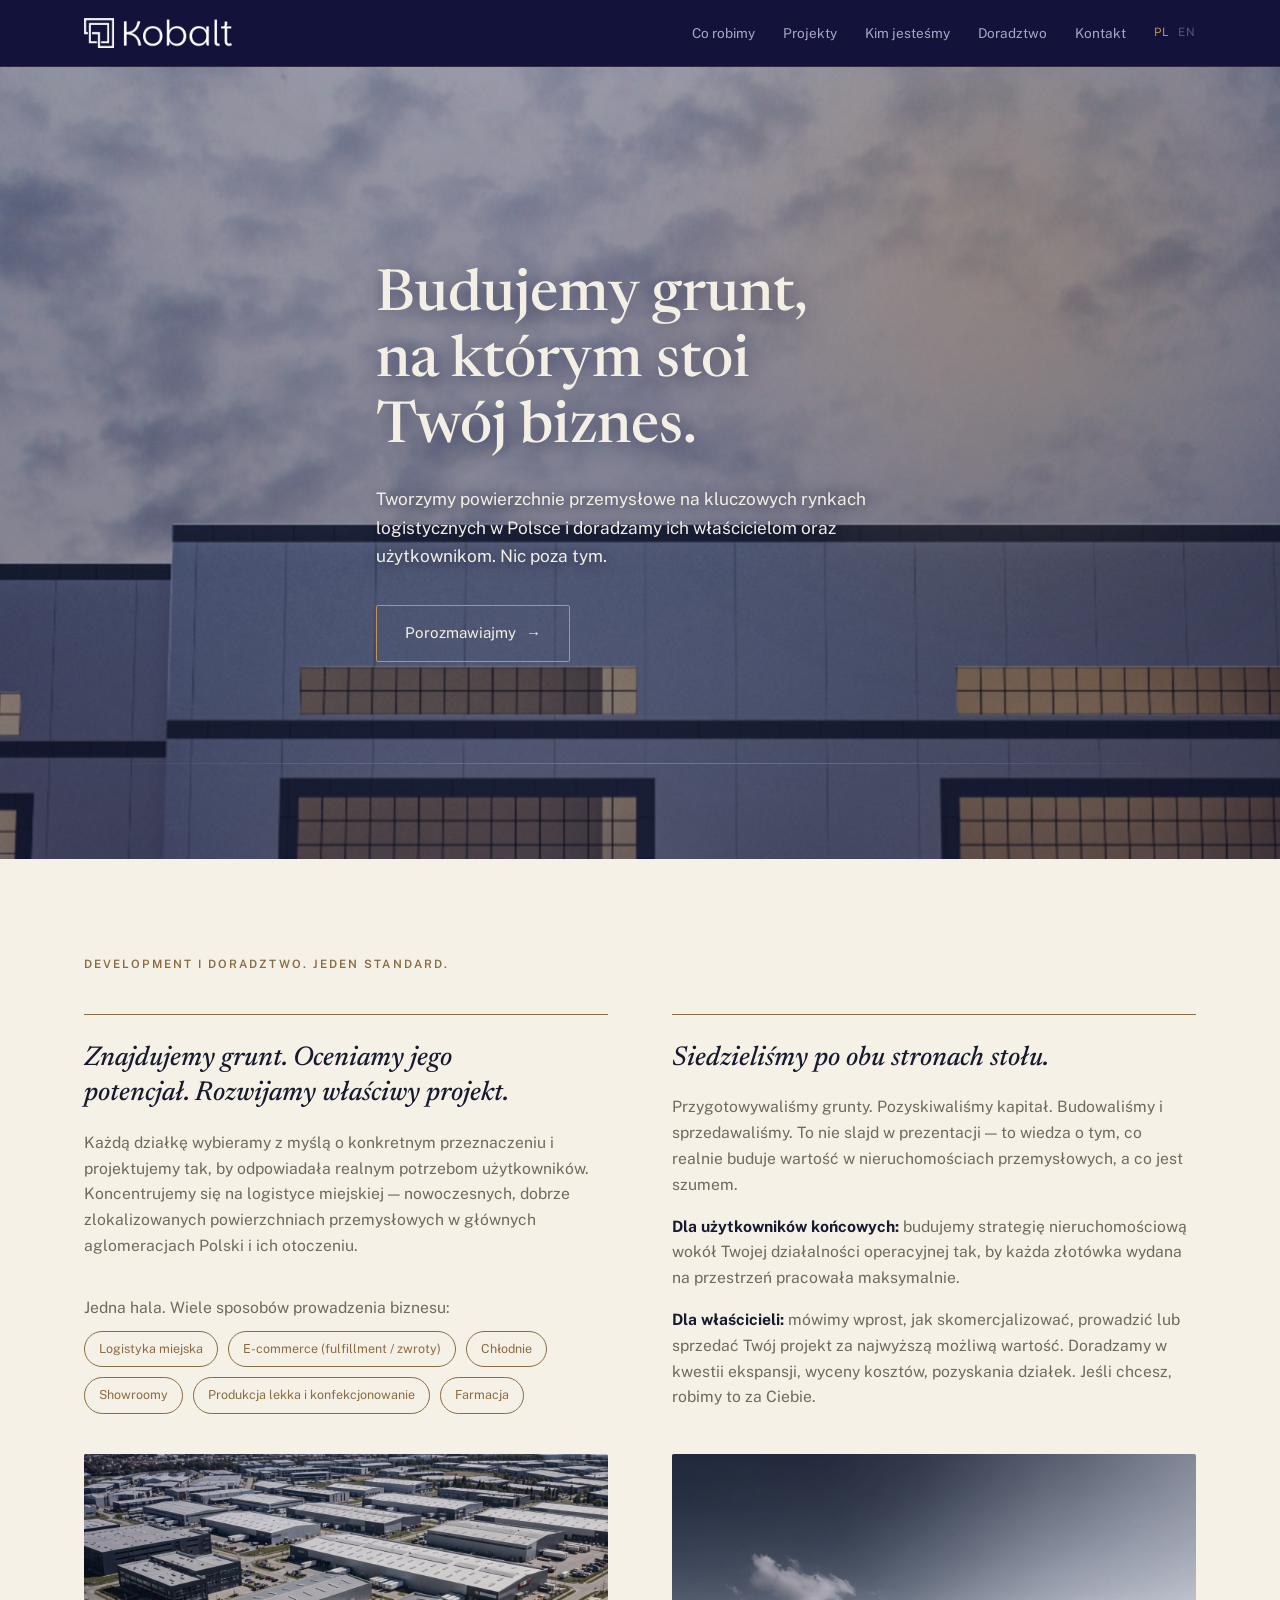
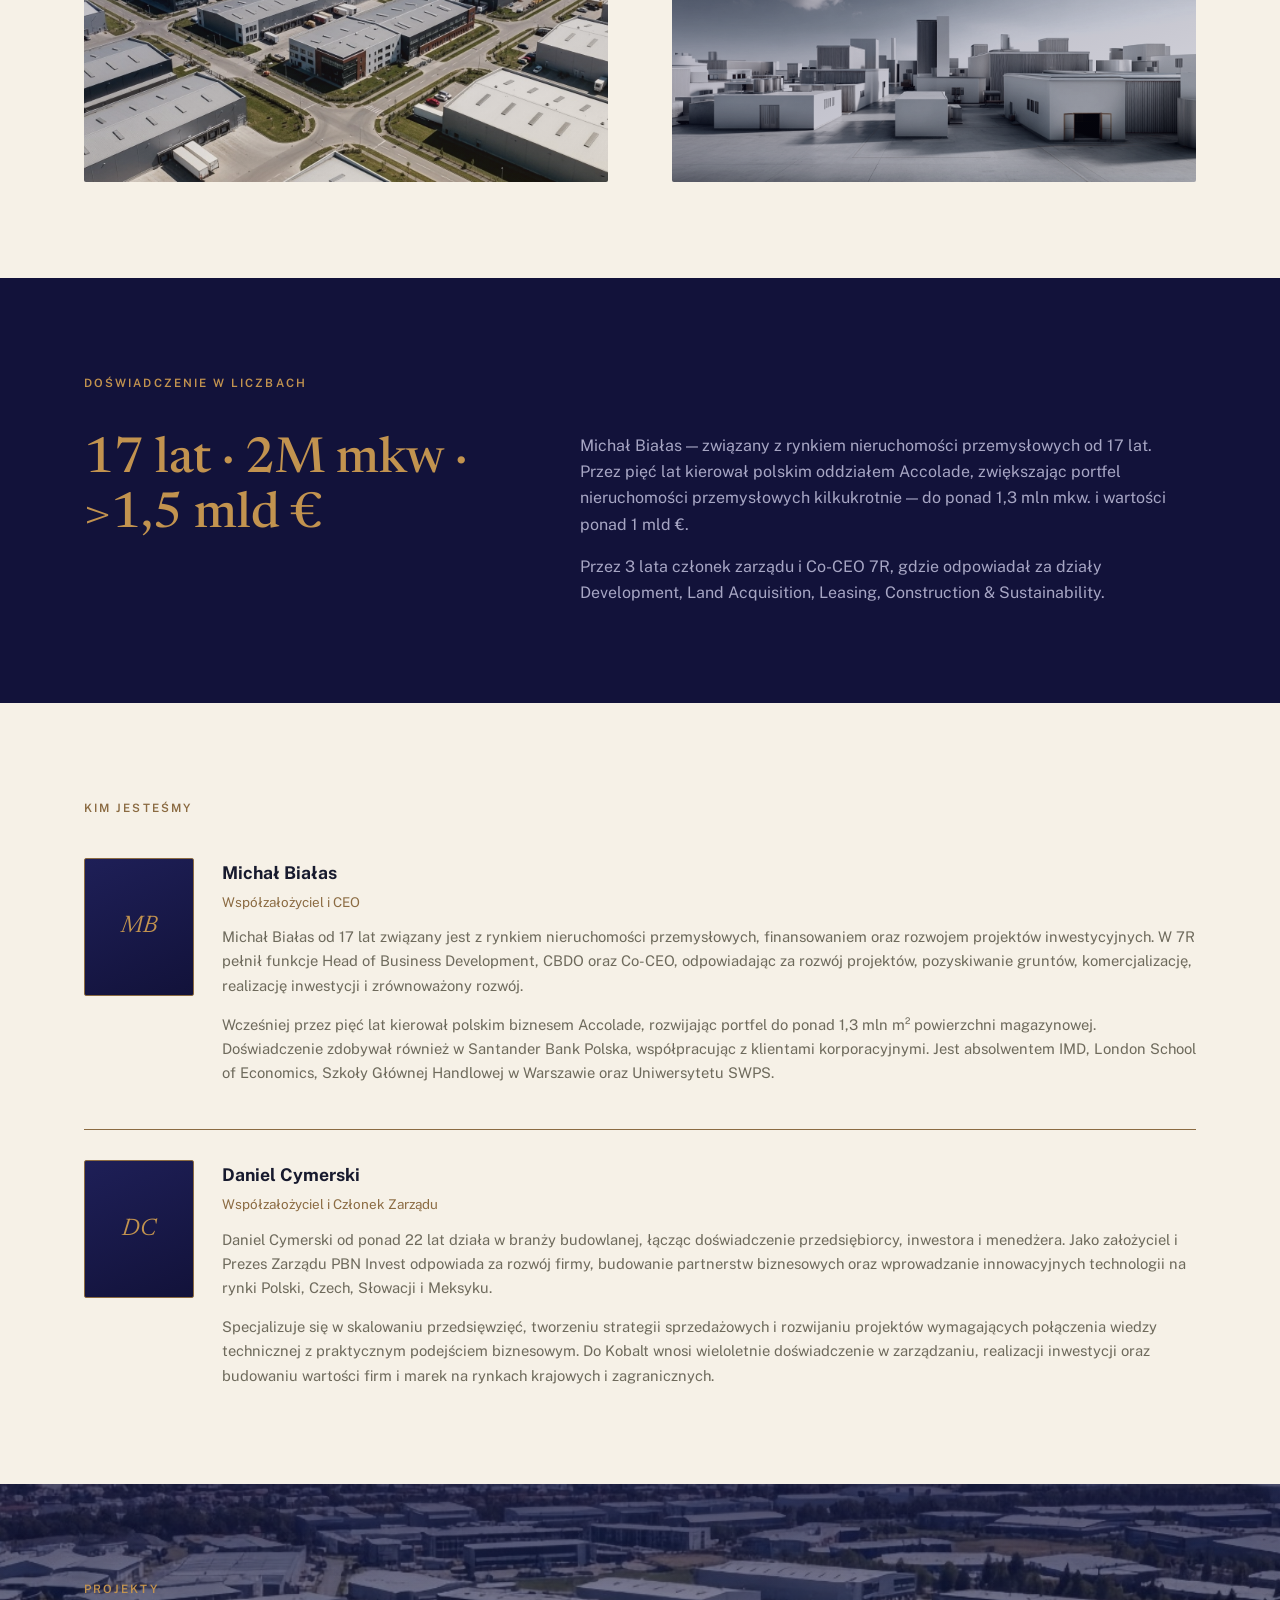
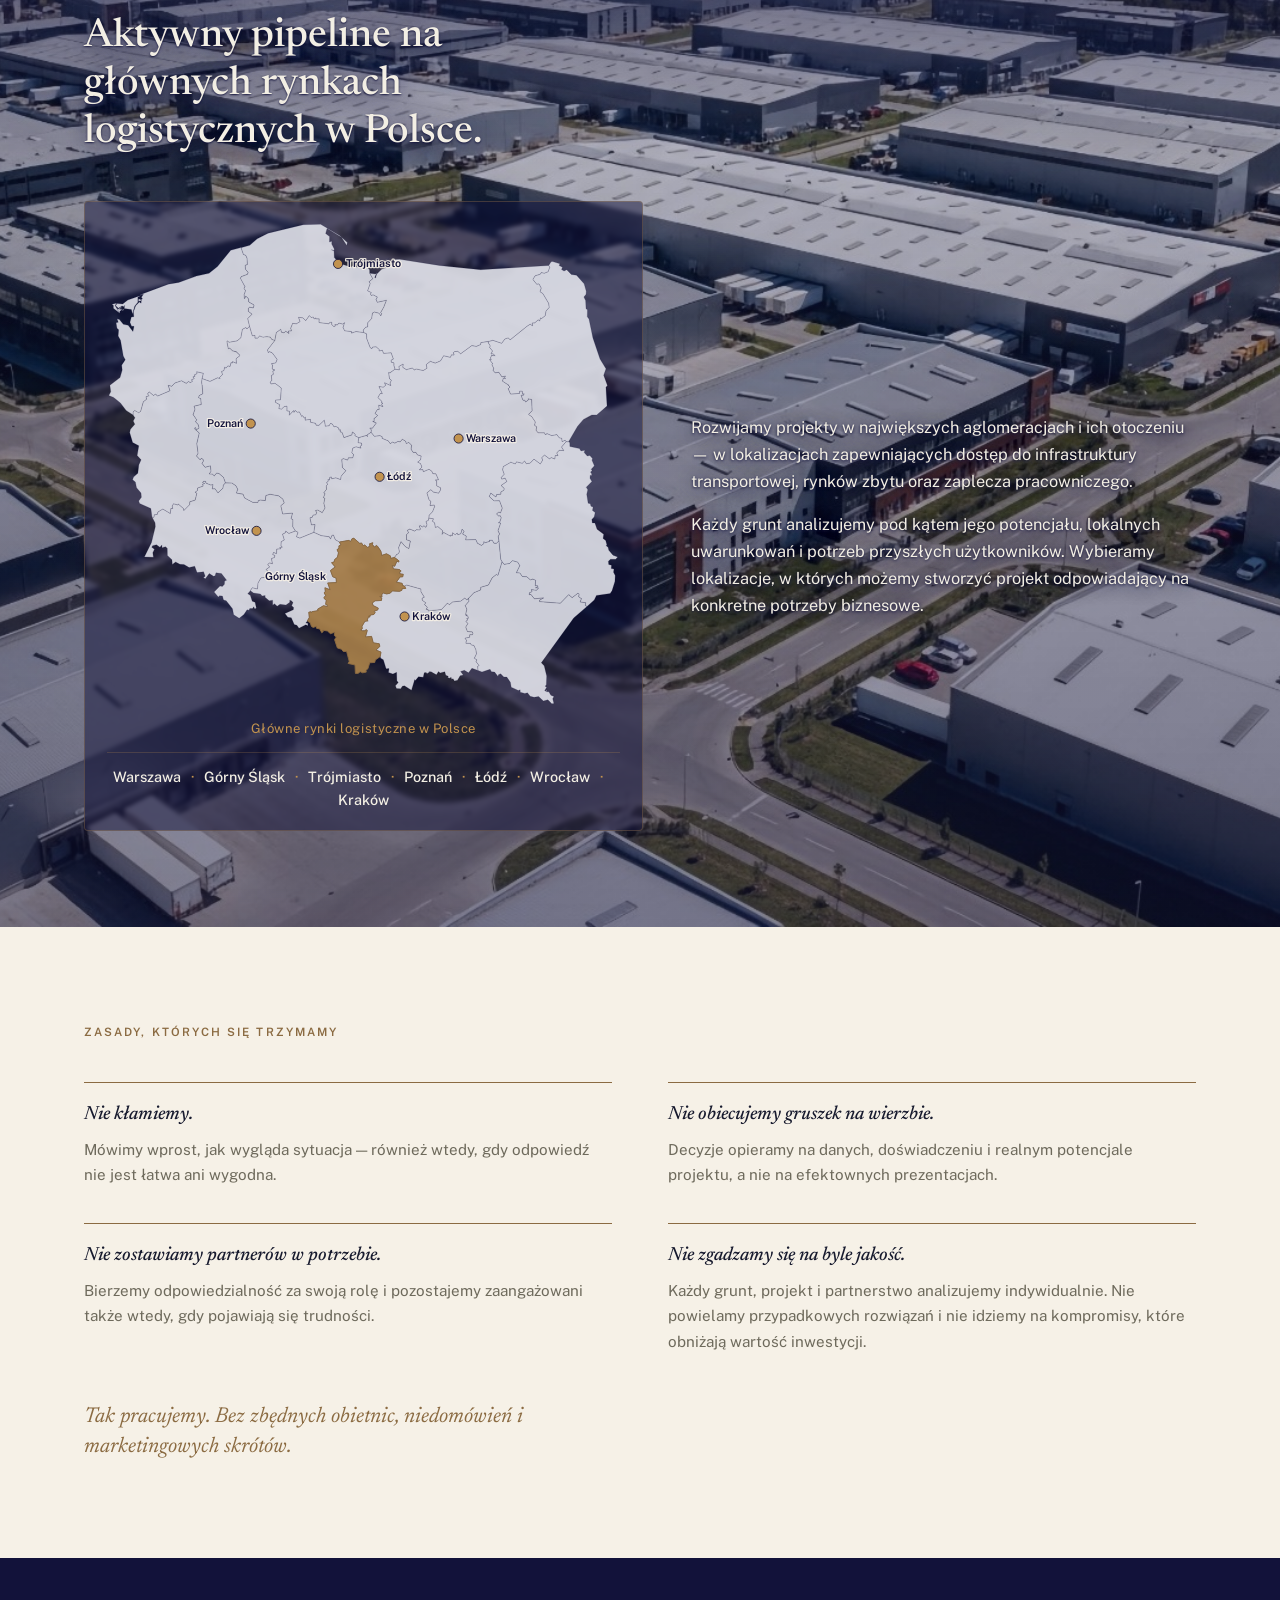
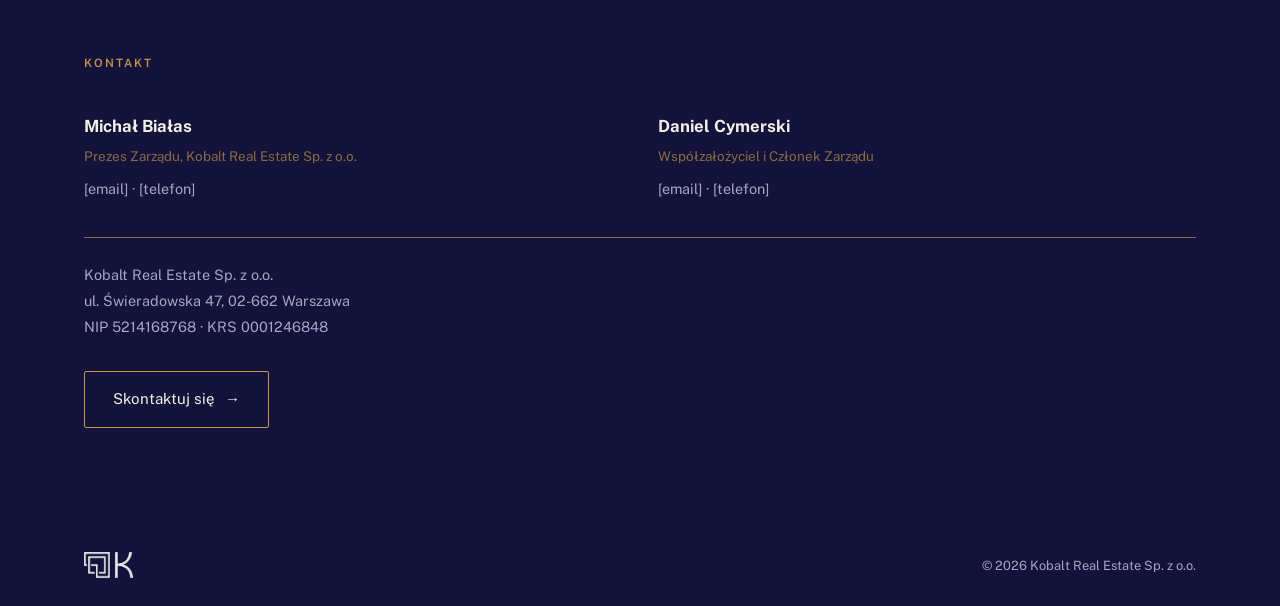
==== commit 45026030: "zmiany opisowe zmiany opisowe" ====
--- a/index.html
+++ b/index.html
@@ -89,23 +89,13 @@
 
   <section id="track-record" class="section section--dark">
     <div class="wrap">
-      <p class="eyebrow" data-reveal>Track Record</p>
-      <div class="kpis-story" data-stagger>
-        <div class="kpi-story" data-reveal>
-          <span class="num">5 lat · 10x · &gt;1 mld €</span>
-          <p>Michał Białas przez pięć lat kierował polskim biznesem przemysłowym Accolade, zwiększając portfel dziesięciokrotnie do ponad 1,3 mln mkw. — portfel niezależnie raportowany jako wart ponad 1 mld € w rok po jego odejściu.</p>
-        </div>
-        <div class="kpi-story" data-reveal>
-          <span class="num">600 000+ mkw.</span>
-          <p>Wybudowane i wynajęte pod kierownictwem Michała w 7R, gdzie jako Co-CEO odpowiadał za Development, Land Acquisition, Leasing, Construction &amp; Sustainability.</p>
-        </div>
-      </div>
-      <div class="rule-soft"></div>
-      <p class="eyebrow" data-reveal>Zespół Kobalt</p>
-      <div class="kpis" data-stagger>
-        <div class="kpi" data-reveal><span class="num">[X]</span><span class="lbl">lat — średnie doświadczenie rynkowe zespołu</span></div>
-        <div class="kpi" data-reveal><span class="num">[Y]</span><span class="lbl">mkw. wybudowane przez zespół w toku kariery</span></div>
-        <div class="kpi" data-reveal><span class="num">[Z]</span><span class="lbl">mkw. wynajęte przez zespół w toku kariery</span></div>
+      <p class="eyebrow" data-reveal>Doświadczenie w liczbach</p>
+      <div class="record" data-stagger>
+        <span class="record-num" data-reveal>17 lat · 2M mkw · &gt;1,5 mld €</span>
+        <div class="record-body" data-reveal>
+          <p>Michał Białas — związany z rynkiem nieruchomości przemysłowych od 17 lat. Przez pięć lat kierował polskim oddziałem Accolade, zwiększając portfel nieruchomości przemysłowych kilkukrotnie — do ponad 1,3 mln mkw. i wartości ponad 1 mld €.</p>
+          <p>Przez 3 lata członek zarządu i Co-CEO 7R, gdzie odpowiadał za działy Development, Land Acquisition, Leasing, Construction &amp; Sustainability.</p>
+        </div>
       </div>
     </div>
   </section>
@@ -144,7 +134,8 @@
       <div class="projects-grid" data-stagger>
         <figure class="map-panel" data-reveal>
           <svg class="pl-map" viewBox="0 0 612.75696 577.23169" role="img" aria-label="Mapa Polski z podziałem na województwa i kluczowymi rynkami logistycznymi"><g class="pl-voivs"><path class="voiv" d="m 52.276011,352.46195 2.36,0.07 0.29,-2.89 3.6,-0.4 0.81,-2.95 5.95,-3.59 8.96,5.37 0.66,-5.96 2.23,0.06 -0.66,-3.08 1.68,-2.79 5.32,1.61 0.33,-1.34 6.37,5.62 0.42,2.27 6.84,-6.97 0.26,-3.5 6.409999,-1.97 2.07,-8.32 -2.23,-1.11 2.96,-2.13 0.13,-2.99 6.71,-2.31 -0.76,-2.31 2.48,-0.73 -2.53,-1.2 1.22,-1.55 2.67,0.08 0.36,2.13 5.87,2.22 2.69,-0.54 -0.96,5.24 3.32,-0.21 3.49,5.01 5.85,-5.43 0.62,-3.94 2.56,-2.63 0,0 7.73,0.08 4.86,3.32 2.2,4.22 -1.49,4.67 7.83,1.25 1.9,4.56 10.1,5.38 5.92,-0.05 0.27,-2.03 2.64,-0.87 5.91,0.79 0.68,-6.08 5.02,-1.64 10.41,1.97 5.35,4.14 0,0 0,0.8 0,0 1.44,3.67 -4.13,3.22 2.18,9.91 11.94,-1.04 -1.79,6.74 2.22,1.2 -0.2,8.44 3.25,5.27 0,0 -8,3.01 -3.76,-2.77 -0.6,2.09 -3.19,1.38 2.15,6.94 -3.75,2.19 -0.28,4.57 1.61,2.08 -3.09,0.28 1.34,1.64 -5.02,0.39 -0.22,5.53 -3.59,-1.48 -0.97,2.42 2.74,1.09 -0.8,2.64 -3.4,1.14 1.16,6.23 -3.82,-0.98 -1.87,2.24 2.32,2.52 -4.26,3.04 2.21,2.27 -1.4,0.85 0.59,5.94 -7.62,1.15 -3.49,6.22 -0.78,7.23 -6.06,-1.5 0,0 -0.28,0.19 0,0 -2.18,3.2 0,0 -3.14,3.82 3.09,1.75 2.31,7.05 3.41,1.25 1.51,6.94 -1.77,1.23 -1.37,-2.71 -1.31,2.13 -3.41,-0.07 -1,2.22 -2.29,-0.67 -3.75,5.85 -5.71,4.4 -6.63,-4.2 -1.45,-7.41 -7.49,-9.49 -3.22,-0.75 -1.35,-4.81 -3.44,-0.33 -1.54,1.51 -5.1,-6.22 7.11,-7.13 2.92,0.49 2.44,-2.56 0.23,-3.88 2.43,-0.97 -6.22,-8 -6.61,-0.88 -0.97,3.55 -1.92,0.65 -5.15,-3.4 -4.76,6.18 -2.31,-1.41 2.15,-1.6 -1.93,-5.2 -7.87,0.94 -2.8,-7.76 -6.689999,1.75 -6.18,-3.78 -4.9,-0.12 -5.22,-2.92 -3.95,2.95 -0.42,-5.63 -5.48,-5.21 -0.17,-8.62 -2.19,-1.9 -4.1,1.22 -0.14,-3.26 -2.42,2.89 -4.16,-3.17 -4.64,1.15 -1.03,1.98 3.27,2.25 -1.98,4.27 0.75,5.41 -10.88,-0.4 8.56,-17.45 4.6,-18.8 -0.3,-4.7 z"/><path class="voiv" d="m 199.87601,140.08195 1.83,-9.57 5.46,-4.05 0.85,3.64 3.03,0.68 2.05,-1.87 3.9,2.64 -0.92,-2.94 3.92,-0.19 -1.01,-2.98 2.33,-5.97 4.47,0.44 4.5,-2.56 -1.95,-5.15 5.3,0.52 3.58,3.4 4.24,-6.08 2.35,2.49 2.43,-0.85 1.08,2.42 1.93,-1.27 0,0 0,1.09 0,0 4.17,0.14 -0.25,4.37 11.97,1.53 0.72,-1.66 2.74,-0.19 -0.25,2.46 2.4,2.61 1.91,-0.44 -0.5,-1.86 3.18,0.39 1.55,-2.22 4.72,1.15 2.33,-1.62 -1.82,5.83 1.84,3.84 8.36,1.09 -0.17,1.82 5.48,-1.92 9.22,1.2 0,0 3.42,1.53 0.28,5.8 4.19,10.88 1.9,1.37 0.83,-2.1 4.3,-0.39 3.84,3.26 -0.16,1.82 3.93,-0.77 1.43,3.71 9.13,-0.77 2.7,7.66 -2.77,1.38 0.29,2.41 3.16,0.74 0.09,2.4 0,0 -0.32,0 0,0 1.48,5.21 0,0 -4.22,3.12 0,0 -0.45,-0.15 0,0 -1.11,1.69 -1.89,-0.54 1.07,7.46 2.27,1.7 -1.61,3.42 1.01,3.19 -7.65,-3.48 1.35,3.04 -2.97,2.43 -5.12,-0.99 4.13,8.54 -2.49,-0.21 -2.91,4.85 4.89,4.66 -0.46,2.02 1.61,-0.07 -1.48,1.76 1.61,2.67 -5.15,-1.79 0.58,5.09 -2.17,0.17 -2.86,4.6 3.21,2.54 -3.48,3.17 0,0 -0.81,0.01 0,0 -0.04,4.17 -1.7,-0.24 4.41,1.75 -4.7,6.35 -3.15,0.02 1.51,1.72 0,0 0.35,0.57 0,0 -0.36,2.69 0,0 -4.88,3.23 0.63,2.24 -1.23,-1.7 -9.39,2.67 0,0 -4.71,-2.34 0.38,-1.91 -3.27,-2.46 -0.58,3.36 -9.64,3.32 -2.37,-6.42 -2.19,-0.22 0.22,-2.84 -1.61,0.63 -0.5,-2.83 -3.43,-1.75 -1.99,0.55 -2.27,-3.59 -2.02,-0.55 -1.61,2.8 -4.62,0.62 -1.24,-7.26 -6.52,6.11 -3.45,-0.19 -0.49,-2.18 -6.33,-1.47 0.19,-3.36 -6.57,0.94 0.48,-3.47 -1.32,1.09 -1.97,-2.95 -1.19,1.01 -2.85,-5.62 -2.3,0.55 -2.78,-2.16 -1.38,2.32 -0.41,-2.3 -5.16,5.62 0.17,-4.76 -3.14,-0.43 0.09,-5.63 -3.23,0.43 -3.4,3.25 -3.18,-0.86 0.96,-4.72 -5.05,-2.8 0.33,-2.92 5.78,-0.32 0.9,-14.06 -7.48,-5.57 -4.81,0.91 -0.9,-2.18 1.48,-2.16 0,0 0.3,-0.06 0,0 -0.44,-5.92 2.35,-1.44 -0.65,-3.96 2.39,-1.2 -3.22,-1.31 0.64,-4.69 -1.64,-1.48 5.51,-1.26 1.48,-4.09 -6.04,-8.07 -3.49,-1.17 -0.9,1.44 -1.19,-3.46 z"/><path class="voiv" d="m 315.78601,250.51195 3.94,4.72 6.65,-0.82 2.87,1.52 -0.23,1.81 7.31,2.92 2.55,3.47 2.55,-1.99 2.86,1.32 3.69,-2.05 2.77,0.47 2.56,-3.17 4.13,2.61 0.57,2.52 3.18,-1.22 3.26,3.31 -0.49,4.82 2.26,3.84 3.6,0.15 1.63,2.81 4.61,1.35 -0.76,4.71 -3.43,2.73 3.34,1.72 1.26,2.84 0.3,1.69 -2.92,2.86 4.27,-0.08 0.47,2.42 6.81,-2.88 3.52,2.33 1.09,2.92 3.7,0.19 3.22,7.31 -3.81,0.33 1.45,0.7 0.12,6.15 4.6,2.23 0.01,2.82 -2.31,3.88 -6.18,-1.32 -3.23,-2.86 -4.62,3.78 2.61,8.5 2.14,1.57 -1.07,5.22 5,-0.89 0.53,2.18 -2.46,6.05 -4.01,4.17 -0.42,3.54 0,0 -0.86,3.01 -2.62,0.97 1.29,3.99 -1.37,3.19 -2.38,-2.01 -1.72,1.63 -2.68,-1.75 -1.09,0.34 1.37,4 -1.44,0.99 -3.7,-0.35 -1.59,1.72 -6.12,-2.44 -2.87,1.24 1.31,3.06 -2.52,2.32 0.1,6.09 4.67,1.46 -1.79,9.23 -4.2,-2.17 -5.25,-6.14 -2.9,7.07 0.88,4.34 0,0 0,0.97 0,0 -0.85,1.4 0,0 -0.09,-0.01 0,0 -1.03,1.08 0,0 -0.47,0.35 0,0 -1.04,0.12 0,0 0.08,0.24 0,0 -2.44,3.36 0,0 -4.57,1.09 -0.37,-3 -4.86,-2.51 -5.58,1.98 -1.1,-5.22 -4.06,-5.92 -1.29,-0.84 -2.4,1.91 -2.43,-2.97 0.52,-2.22 -3.89,1.28 0.41,2.73 -2.69,1.64 -3.63,-2.94 -1.73,0.77 -2.06,-3.24 -2.02,0.58 -7.17,-6.17 -1.98,0.33 -2.18,3.72 -1.56,-1.57 -11.66,2.08 0,0 -5,-2.85 -2.15,-5.46 -1.74,0.23 -1.84,4.53 -1.49,-2.78 -9.74,-1.43 -8.89,-3.93 0,0 1.47,-9.43 -4.28,0.57 -1.86,-8.75 2.76,-0.51 1.08,-2.78 3.43,-0.38 0.77,-2.92 -1.44,-1.97 2.8,-0.79 5.41,3.16 3.35,-5.51 -1.46,-5.68 1.25,-6.02 -1.76,-0.68 2.03,-4.95 -1.71,-0.74 3.53,-4.5 -0.43,-4 1.63,-1.67 -1.16,-2.54 1.89,-1.29 -0.29,-2.15 1.91,0.46 0.19,-3.06 1.84,-0.61 0.76,2.23 4.83,-1.17 5.7,2.14 0.56,-3.98 5.68,-6.71 -4.06,-3.75 -0.82,-9.57 1.92,-1.18 5.19,1.77 0.87,-2.7 5.27,-0.13 1.01,-3.89 -2.17,-2 1.21,-5.72 3.96,-1.58 5.84,1.63 -1.06,-2.12 2.03,-1.37 -0.29,-2.44 -4.26,-0.55 0.99,-6.05 0,0 9.39,-2.67 1.23,1.7 -0.63,-2.24 z"/><path class="voiv" d="m 550.36601,261.67195 2.86,0.17 0,0 1.46,0.79 0.1,4.9 11.53,2.55 1.83,2.78 4.67,-0.67 -0.83,2.65 3.72,4.2 3.05,-0.69 3.27,3.66 -0.6,2.22 2.81,6.59 -3.78,4.21 1.15,1.57 -2.02,1.61 1.59,2.39 -0.48,2.01 -1.46,-0.42 -0.28,3.52 2.34,3.97 -6.83,7 1.89,2.99 -1.29,5.36 1.69,10.73 2.69,0.57 0.69,3.1 2.62,0.78 -0.8,4.2 3.23,2.6 -1.08,4.96 -2.89,3.47 0.55,4.01 3.12,0 2.6,7.58 7.99,6.12 -0.77,4.96 3.17,2.5 1.55,5.73 -1.32,0.41 2.65,1.97 0.85,3.76 5.06,5.73 5.67,2.24 -2.44,2.8 -6.26,-0.16 -2.53,2.62 0.37,3.75 3.37,0.92 -0.35,4.04 3.31,0.34 -0.51,3.97 2.02,4.11 -0.36,7.12 -3.51,11.18 -2.23,3.25 -16.49,2.25 -2.61,5.42 -8.72,7.86 0,0 -2.14,-1.19 0.63,-3.27 -6.87,-0.81 1.7,-4.27 0,0 -0.44,0 0,0 -2.96,-2.01 0.55,-3.51 -1.74,-0.54 -6.57,5.05 -4.19,-3.61 -9.98,10.38 -25.03,-1.99 0.03,-1.87 4.7,-2.6 -11,1.12 -4.15,-5.32 -2.23,0.38 0.64,-2.6 2.89,-1.11 -0.83,-2.59 6.08,0.83 2.6,-2.46 -3.85,-0.46 3.04,-1.03 -0.38,-1.39 -2.82,0.12 0.53,-6.62 -3.37,-1.46 -2.94,0.98 -4.24,-3.72 -5.5,-0.48 -2.96,-4.18 -4.26,-0.19 4.14,-8.58 -2.28,-4.17 -6.41,-1.89 -3.31,3.39 -6.7,1.1 -2.6,-3.2 0,0 -1.59,-2.93 -2.16,-21.93 0,0 -0.84,-5.52 1.62,-3.1 -1.88,-3.9 3.15,-9.16 -2.81,-0.34 1.8,-0.82 1.71,-5.09 -1.21,-2.6 -1.58,0.57 -2.84,-2.46 2.6,-2.61 2.24,1.01 2.03,-5.63 -3.28,-8.78 -6.52,0.12 -5.83,-5.35 1.89,-4.09 6.24,4.7 0.69,-2.84 5.16,-0.55 -0.02,-2.62 3.69,-2.19 0.3,-2.08 -3.7,-3.64 6.85,-4.6 -1.96,-4.03 -3.96,1.16 -0.82,-1.91 3.63,-4.06 -1.95,-5.24 0.82,-3.95 9.16,-5.33 5.32,2.11 1.53,-2.48 6.89,1.67 2.83,-2.8 2.04,3.39 4.59,-0.7 4.63,-4.85 7.61,5.78 2.84,-4.66 -1.28,-2.71 3.45,-3.3 5.93,4.43 2.38,-1.31 4.06,1.64 0.44,-4.1 3.4,-0.03 -1.57,-2.93 3.03,-3.41 5.4,0.38 -2.64,-4.26 z"/><path class="voiv" d="m 29.506011,229.60195 -0.07,-3.59 2.09,-1.77 4.71,2.56 2.27,-1.43 3.25,-11.53 3.98,-3.2 -0.79,-3.01 3.89,-1.21 -2.05,-1.91 2.03,-2.75 5.28,4.37 2.56,-1.8 2.21,2.53 14.95,-6.38 -2.16,-6.48 4.55,1.01 3.33,-3.79 8.18,-2.82 5.7,3.18 2.63,-2.22 2.41,1.22 2.289999,-1.28 -0.979999,-2.08 3.249999,-1.31 -1.68,-2.15 2.51,-0.51 -0.53,-1.96 3.09,-1.37 -0.42,-2.36 8.12,1.94 -1.5,6.34 0,0 -0.6,4.16 0,0 0,0.34 0,0 0.47,3.08 0,0 0.17,0.12 0,0 0.79,10.74 -4.27,2.06 -0.82,2.47 2.6,1.13 0.64,7.19 -8.67,2.02 1.16,3.4 -2.25,6.75 4.27,6.14 -1.43,2.48 3.21,3.2 1.03,4.35 -3.1,1.99 -1.39,-2.71 -0.78,1.75 5.55,4.78 -2.96,12.84 1.53,11.54 -1.85,3.41 4.27,4.48 1.28,-1.71 2.25,1.04 0.53,2.27 -1.83,2.56 3.65,4.84 6.41,-1.85 0.88,6.68 -2.21,3.12 3.68,0.2 2.39,2.16 2.75,-3.51 3,0.8 5.46,4.6 2.21,6.55 0,0 -2.56,2.63 -0.62,3.94 -5.85,5.43 -3.49,-5.01 -3.32,0.21 0.96,-5.24 -2.69,0.54 -5.87,-2.22 -0.36,-2.13 -2.67,-0.08 -1.22,1.55 2.53,1.2 -2.48,0.73 0.76,2.31 -6.71,2.31 -0.13,2.99 -2.96,2.13 2.23,1.11 -2.07,8.32 -6.409999,1.97 -0.26,3.5 -6.84,6.97 -0.42,-2.27 -6.37,-5.62 -0.33,1.34 -5.32,-1.61 -1.68,2.79 0.66,3.08 -2.23,-0.06 -0.66,5.96 -8.96,-5.37 -5.95,3.59 -0.81,2.95 -3.6,0.4 -0.29,2.89 -2.36,-0.07 0,0 -1.36,-10.33 -13.52,-5.97 -1.12,-3.07 3.26,-4.4 -0.46,-5.18 -5.39,-6.45 -1.4,-6.86 -3.35,-2.52 1.16,-3.39 5.16,-4.55 1.18,-10.01 2.73,-6.1 -4.72,-5.15 1.96,-11.94 -7.41,-3.73 -3.55,-12.06 0.91,-3.83 5.26,-6.14 -1.91,-3.88 2.08,-3.85 z"/><path class="voiv" d="m 356.06601,435.48195 2.32,-1.39 17.38,4.79 0.03,3.39 4.08,6.48 -2.68,1.19 0.18,2.55 4.23,3.07 -1.57,2.02 3.45,3.27 -1.37,2.56 2.2,0.26 0.28,1.66 15.9,-1.88 6.83,-7.39 2.82,1.54 3.53,-3.16 10.05,-1.02 4.65,-3.64 2.57,2.35 1.98,-2.37 0,0 0.6,3.86 -4.45,5.21 1.88,4.38 -1.48,6.53 1.96,0.55 -1.77,0.41 2.55,0.67 0.59,2.74 -2,0.47 1.23,1.53 -2.31,1.72 2.51,2.64 -2.59,4.18 1.95,5.39 5.76,0.43 0.99,2.02 -0.8,1.56 -3.06,-0.17 -0.17,3.14 -5.62,1.18 1.86,2.34 -0.76,3.61 5.45,0.14 1.11,1.95 3.01,0.42 2.49,5.29 0.73,4.96 -2.6,5.24 2.94,1.87 -0.85,2.37 3.71,4.71 -1.83,0.87 0.45,4.9 0,0 -7.4,-2.54 -4.02,5.46 -5.12,-3.07 -4.42,1.34 3.15,4.25 -3.79,1 -3.13,5.24 -3.72,1.01 -1.58,-2.74 -1.83,0.64 -0.59,-2.54 -1.67,1.25 -2.4,-0.9 0.75,-1.33 -3.07,-1.2 -1.18,-4.26 -5.63,1.41 -1.92,-1.6 -2.54,3.9 -6.37,-3.66 -2.46,-0.15 0.09,1.92 -0.9,-0.98 -1.56,1.51 -1.13,-1.59 -2.31,0.39 -1.22,5.56 -5.7,-0.73 -3.71,4.45 -0.8,-1.05 -3.9,12.69 -8.49,-5.17 -2.57,0.42 -1.82,3.11 -5.13,-0.21 -1.31,-3.36 3.43,-3.97 -1.68,-2.09 -0.28,-10.18 -4.45,2.16 -5.35,-2.04 0.66,-4.6 -3.52,0.23 -3.34,-10.96 -3.18,-1.62 -0.52,-2.16 0,0 0.83,-5.29 -5.96,-2.43 4.61,-4.34 -0.67,-3.22 -7.27,-1.17 -1.98,-7.72 -7.39,0.61 2.21,-7.79 -1.13,-0.97 -2.23,1.42 0,0 -0.65,0 0,0 -1.08,0.04 0,0 -0.75,0 0,0 -2.15,-1.08 1.89,-1.2 -0.23,-3.31 3.47,-5.84 3.88,-0.63 -1.19,-0.87 2.33,-5.28 0,0 0.33,0 0,0 0.28,1.89 1.06,-2.8 4.11,-0.58 1.53,-2.17 -1.32,-1.61 4.43,-1.7 0.68,-2.13 -6.2,-3.1 -1.07,-3.04 3.41,-2.68 7.6,-0.39 0.44,-3 -2.47,-1.87 0,0 0.32,-0.1 0,0 2.51,0.58 -0.5,-2.62 2.08,-1.98 3.86,1.09 3.98,-0.73 3.14,-2.89 8.56,0.53 2.84,-1.39 0.08,-1.89 4.39,-0.14 z"/><path class="voiv" d="m 344.56601,174.58195 5.17,0.78 -0.66,-3.99 5.11,-3.02 0,0 0.28,0.55 0,0 -0.55,3.45 4.17,2.77 7.24,-1.96 2.42,2.23 2.19,-1.07 8.52,1.78 4.34,-2.57 -0.66,-4.69 4.84,-3.75 5.94,2.12 6.32,-2.68 3.76,-6.22 8.07,2.02 1.32,-3.05 3.18,0.23 -0.99,-2.79 1.62,-1.3 3.81,-0.35 3.43,2.92 13.48,-9.88 5.34,1.04 5.13,-2.12 0.3,-2.38 8.99,-1.55 0,0 0.34,1.5 0,0 -0.46,0 0,0 2.6,3.99 -0.82,1.85 3.52,4.22 -1.89,3.64 2.38,-0.38 2.71,2.4 -4.16,-0.07 0,0 0.04,-0.41 0,0 -1.57,3.19 0.96,2.36 -2.06,-0.37 3.87,5.18 -1.13,0.7 2.21,4.43 -0.59,2.79 2.31,2.78 4.51,-0.55 3.63,5.47 4.44,-1.07 0,0 -1.09,1.59 0,0 1.08,1.71 -2.57,-0.71 -1.08,3.62 7.24,4.73 0,0 -0.52,0 0,0 2.29,2.28 -2.12,2.14 2.77,6.37 10.71,-0.79 0.26,-2.86 3.03,0.13 0.5,3.61 1.9,-0.41 -0.86,1.84 -2.85,0.06 2.22,5.9 2.21,-0.21 0.82,2.18 3.28,-2.16 -0.13,-1.62 4.3,0.81 0.56,13.51 -4.29,4.49 3.93,2.74 4.22,6.38 -0.94,3.97 2.54,1.82 -0.68,4.07 2.28,3.01 7.72,0.08 1.39,2.7 1.4,-1.88 5.95,2.54 6.2,-1.18 2.78,3.78 3.07,0.67 0.52,3.99 3.54,-1.63 1.27,1.65 0,0 -5.68,6.55 2.64,4.26 -5.4,-0.38 -3.03,3.41 1.57,2.93 -3.4,0.03 -0.44,4.1 -4.06,-1.64 -2.38,1.31 -5.93,-4.43 -3.45,3.3 1.28,2.71 -2.84,4.66 -7.61,-5.78 -4.63,4.85 -4.59,0.7 -2.04,-3.39 -2.83,2.8 -6.89,-1.67 -1.53,2.48 -5.32,-2.11 -9.16,5.33 -0.82,3.95 1.95,5.24 -3.63,4.06 0.82,1.91 3.96,-1.16 1.96,4.03 -6.85,4.6 3.7,3.64 -0.3,2.08 -3.69,2.19 0.02,2.62 -5.16,0.55 -0.69,2.84 -6.24,-4.7 -1.89,4.09 5.83,5.35 6.52,-0.12 3.28,8.78 -2.03,5.63 -2.24,-1.01 -2.6,2.61 2.84,2.46 1.58,-0.57 1.21,2.6 -1.71,5.09 -1.8,0.82 2.81,0.34 -3.15,9.16 1.88,3.9 -1.62,3.1 0.84,5.52 0,0 -3.19,2.84 -2.82,-0.24 -2,-3.52 -3.88,0.16 1.13,1.08 -5.27,1.57 -2.09,-0.94 0.3,1.95 -3.14,2.39 -4.93,-2.72 -1.9,-4.32 -12.16,0.44 0.67,-4.69 -4.45,-2.44 1.75,-3.16 -2.23,-2.67 -1.48,5.52 -3.68,1.22 -0.81,-2.07 -2.28,2.13 -3.16,-2.51 -0.23,3.47 -2.01,-0.78 -0.07,1.58 -8.5,-4.46 -1.94,2.18 0.71,-4.43 -5.65,-4.89 -3.19,0.98 -0.91,-5.65 -2.62,-1.86 1.31,-2.9 -5.43,-0.84 0,0 0.42,-3.54 4.01,-4.17 2.46,-6.05 -0.53,-2.18 -5,0.89 1.07,-5.22 -2.14,-1.57 -2.61,-8.5 4.62,-3.78 3.23,2.86 6.18,1.32 2.31,-3.88 -0.01,-2.82 -4.6,-2.23 -0.12,-6.15 -1.45,-0.7 3.81,-0.33 -3.22,-7.31 -3.7,-0.19 -1.09,-2.92 -3.52,-2.33 -6.81,2.88 -0.47,-2.42 -4.27,0.08 2.92,-2.86 -0.3,-1.69 -1.26,-2.84 -3.34,-1.72 3.43,-2.73 0.76,-4.71 -4.61,-1.35 -1.63,-2.81 -3.6,-0.15 -2.26,-3.84 0.49,-4.82 -3.26,-3.31 -3.18,1.22 -0.57,-2.52 -4.13,-2.61 -2.56,3.17 -2.77,-0.47 -3.69,2.05 -2.86,-1.32 -2.55,1.99 -2.55,-3.47 -7.31,-2.92 0.23,-1.81 -2.87,-1.52 -6.65,0.82 -3.94,-4.72 0,0 0.36,-2.69 0,0 -0.35,-0.57 0,0 -1.51,-1.72 3.15,-0.02 4.7,-6.35 -4.41,-1.75 1.7,0.24 0.04,-4.17 0,0 0.81,-0.01 0,0 3.48,-3.17 -3.21,-2.54 2.86,-4.6 2.17,-0.17 -0.58,-5.09 5.15,1.79 -1.61,-2.67 1.48,-1.76 -1.61,0.07 0.46,-2.02 -4.89,-4.66 2.91,-4.85 2.49,0.21 -4.13,-8.54 5.12,0.99 2.97,-2.43 -1.35,-3.04 7.65,3.48 -1.01,-3.19 1.61,-3.42 -2.27,-1.7 -1.07,-7.46 1.89,0.54 1.11,-1.69 0,0 0.45,0.15 0,0 z"/><path class="voiv" d="m 224.86601,369.22195 3.1,1.56 -1.85,5.38 3.97,1.51 16.72,-6.84 0,0 8.89,3.93 9.74,1.43 1.49,2.78 1.84,-4.53 1.74,-0.23 2.15,5.46 5,2.85 0,0 1.83,3.3 -2.43,1.24 0.07,2.92 -2.33,1.66 1.76,3.74 -1.33,5.48 -3.27,2.59 -0.74,3.07 -2.98,0.74 4.31,5.19 -5.64,4.2 2.72,7.49 4.11,1.78 0.3,5.28 -10.44,0.47 2.85,8.15 -6.23,-2.36 0.52,4.23 -1.46,2.03 1.82,2.87 -2.21,3.08 2.93,3.13 -0.74,4.62 1.73,0.27 0.29,2.33 -4.52,-0.98 -7.12,4.12 0.42,1.78 0,0 0.38,-0.03 0,0 -7.82,1.35 -0.66,1.4 -0.56,-1.37 -2.4,0.59 0.66,6.23 -2.38,4.24 0,0 -1.82,2.57 2.44,0.21 0.05,2.96 -2.48,-1.27 -8.25,4.33 -2.53,-3.62 -3.16,-0.9 -3.54,-8.13 -4.17,-0.5 -3.49,-4.56 10.1,-4.5 0.39,-2.82 -2.42,-2 1.67,-4.03 -2.1,-2.04 -1.87,-0.66 0.06,2.57 -4.54,3.3 -7.23,-0.85 -3.38,2.21 -3.29,-2.97 -2.06,1.76 -0.13,-6.07 -4.05,0.83 -5.06,-4.29 0.16,-2.05 -3.68,0.46 -2.04,-2.29 -8.27,-1.27 -3.85,-2.77 0,0 2.18,-3.2 0,0 0.28,-0.19 0,0 6.06,1.5 0.78,-7.23 3.49,-6.22 7.62,-1.15 -0.59,-5.94 1.4,-0.85 -2.21,-2.27 4.26,-3.04 -2.32,-2.52 1.87,-2.24 3.82,0.98 -1.16,-6.23 3.4,-1.14 0.8,-2.64 -2.74,-1.09 0.97,-2.42 3.59,1.48 0.22,-5.53 5.02,-0.39 -1.34,-1.64 3.09,-0.28 -1.61,-2.08 0.28,-4.57 3.75,-2.19 -2.15,-6.94 3.19,-1.38 0.6,-2.09 3.76,2.77 z"/><path class="voiv" d="m 473.17601,406.15195 2.6,3.2 6.7,-1.1 3.31,-3.39 6.41,1.89 2.28,4.17 -4.14,8.58 4.26,0.19 2.96,4.18 5.5,0.48 4.24,3.72 2.94,-0.98 3.37,1.46 -0.53,6.62 2.82,-0.12 0.38,1.39 -3.04,1.03 3.85,0.46 -2.6,2.46 -6.08,-0.83 0.83,2.59 -2.89,1.11 -0.64,2.6 2.23,-0.38 4.15,5.32 11,-1.12 -4.7,2.6 -0.03,1.87 25.03,1.99 9.98,-10.38 4.19,3.61 6.57,-5.05 1.74,0.54 -0.55,3.51 2.96,2.01 0,0 0.44,0 0,0 -1.7,4.27 6.87,0.81 -0.63,3.27 2.14,1.19 0,0 -16.02,13.82 -38.94,54.02 3.49,3.42 2.98,12.33 -0.4,10.64 -1.51,1.59 1.95,1.42 -2.4,3.75 0.7,0.98 2.23,-1.67 -1,2.22 3.05,0.08 2.46,4.27 3.66,1.43 -1.49,2.77 1.48,5.49 -2.6,0.48 -4.7,-4.72 -5.39,1.29 -5.75,-5.31 -5.42,1.01 -4.69,-1.25 -3.34,-4.2 -2.99,0.82 -5.65,-1.62 -0.13,-2.83 -2.1,0.81 -8.6,-3.95 -1.01,-5.81 -4.3,-6.32 -3.61,-0.21 -3.81,-3.82 -2.69,1.17 -0.45,2.25 -4.13,-5.43 -3.83,-0.44 -1.62,-2.89 -9.7,3.21 -4.72,-1.85 0,0 -0.45,-4.9 1.83,-0.87 -3.71,-4.71 0.85,-2.37 -2.94,-1.87 2.6,-5.24 -0.73,-4.96 -2.49,-5.29 -3.01,-0.42 -1.11,-1.95 -5.45,-0.14 0.76,-3.61 -1.86,-2.34 5.62,-1.18 0.17,-3.14 3.06,0.17 0.8,-1.56 -0.99,-2.02 -5.76,-0.43 -1.95,-5.39 2.59,-4.18 -2.51,-2.64 2.31,-1.72 -1.23,-1.53 2,-0.47 -0.59,-2.74 -2.55,-0.67 1.77,-0.41 -1.96,-0.55 1.48,-6.53 -1.88,-4.38 4.45,-5.21 -0.6,-3.86 0,0 0.25,-0.03 0,0 0.5,-0.36 0,0 5.64,-6.07 8.13,-3.3 0.16,-3.32 9.16,-2.47 4.51,-8.66 5.09,-4.19 1.91,1.04 z"/><path class="voiv" d="m 534.05601,45.131946 8.8,2.7 -1.01,2.15 4.06,1.89 -1.12,2.89 2.98,1.81 3.27,-1.68 5.5,5.73 6.29,0.99 9.11,10.32 2.54,9.03 -0.2,3.57 -2.62,3.3 2.07,4.23 0.5,9.920004 1.71,1.11 -0.2,8.45 2.03,2.72 4.75,22.82 8.54,25.37 7.17,11.69 -2.78,7.74 4.52,12.33 -1.82,2.12 1.34,22.66 -12.42,10.6 -5.88,0.03 -10.11,5.33 -6.98,8.27 -10.87,18.62 0,0 -2.86,-0.17 0,0 -1.27,-1.65 -3.54,1.63 -0.52,-3.99 -3.07,-0.67 -2.78,-3.78 -6.2,1.18 -5.95,-2.54 -1.4,1.88 -1.39,-2.7 -7.72,-0.08 -2.28,-3.01 0.68,-4.07 -2.54,-1.82 0.94,-3.97 -4.22,-6.38 -3.93,-2.74 4.29,-4.49 -0.56,-13.51 -4.3,-0.81 0.13,1.62 -3.28,2.16 -0.82,-2.18 -2.21,0.21 -2.22,-5.9 2.85,-0.06 0.86,-1.84 -1.9,0.41 -0.5,-3.61 -3.03,-0.13 -0.26,2.86 -10.71,0.79 -2.77,-6.37 2.12,-2.14 -2.29,-2.28 0,0 0.52,0 0,0 -7.24,-4.73 1.08,-3.62 2.57,0.71 -1.08,-1.71 0,0 1.09,-1.59 0,0 -4.44,1.07 -3.63,-5.47 -4.51,0.55 -2.31,-2.78 0.59,-2.79 -2.21,-4.43 1.13,-0.7 -3.87,-5.18 2.06,0.37 -0.96,-2.36 1.57,-3.19 0,0 -0.04,0.41 0,0 4.16,0.07 -2.71,-2.4 -2.38,0.38 1.89,-3.64 -3.52,-4.22 0.82,-1.85 -2.6,-3.99 0,0 0.46,0 0,0 -0.34,-1.5 0,0 0.72,0.04 0,0 4.77,-1.29 10.62,3.56 3.84,-5.19 4.03,-1.33 2.32,2.41 20.1,-16.22 3.92,-2.63 2.94,1.81 -0.56,-3.3 3.24,-0.17 4.3,-3.75 1.36,1.73 1.3,-3.89 1.06,0.7 0,0 0.77,-0.4 0,0 3.69,-2.88 0.91,-5.51 3.87,-4.52 -0.73,-5.080004 -6.94,-11.58 -3.4,-2.14 1.47,-4.4 -2.6,-4.98 -2.75,0.49 -4.66,-5.92 2.64,-4.37 6.48,-2.02 0.96,-1.98 3.66,0.79 4.61,-1.76 1.89,-5.24 -1.14,-2.27 0,0 2.86,-4.42 z"/><path class="voiv" d="m 255.10601,0.2519458 22.84,13.6100002 9.27,8.47 -0.74,3.58 -6.45,-9.89 -17.22,-10.7300002 -1.71,6.1700002 4.71,3.71 -0.1,6.56 2.89,-0.88 -0.19,3.28 3.25,6.22 -1.2,1.38 -2.56,-0.86 3.28,1.51 0.32,8.05 3.81,4.16 5.99,0.86 -2.08,0.64 2.63,2.59 9.97,2.94 2.77,-2.08 3.63,2.26 12.67,-0.89 13.08,-3.12 13.69,-6.93 -14.48,8.71 -11.38,3.15 2.12,2.41 0.2,4.05 0,0 3.71,6.59 -4.4,3.62 1.31,2.21 -3.06,8.78 4.45,2.02 -1.14,1.74 1.15,1.85 1.94,-0.94 5.3,2.75 -1.62,3.08 1.48,3.18 11.07,-2.41 -2.99,7.53 0,0 0,0.33 0,0 -4.04,7.100004 1.26,1.07 -1.07,2.95 -2.14,-3.21 -5.66,-1.46 -2.21,1.21 -0.98,6.62 -4.71,5.03 -0.16,5.17 -2.29,0.15 -2.92,3.39 0.45,2.92 0,0 -9.22,-1.2 -5.48,1.93 0.17,-1.83 -8.36,-1.09 -1.84,-3.84 1.82,-5.83 -2.33,1.62 -4.72,-1.14 -1.55,2.21 -3.19,-0.38 0.5,1.85 -1.91,0.44 -2.39,-2.61 0.25,-2.46 -2.75,0.2 -0.71,1.66 -11.98,-1.53 0.25,-4.36 -4.16,-0.14 0,0 0,-1.09 0,0 -1.93,1.28 -1.09,-2.42 -2.43,0.84 -2.34,-2.48 -4.25,6.08 -3.58,-3.4 -5.3,-0.53 1.95,5.15 -4.5,2.56 -4.47,-0.44 -2.33,5.97 1.01,2.99 -3.92,0.18 0.92,2.94 -3.89,-2.65 -2.05,1.88 -3.03,-0.69 -0.85,-3.63 -5.46,4.04 -1.83,9.57 0,0 -3.31,-1.18 0,0 -0.24,-0.09 0,0 -1.78,-2.67 -3.85,-0.56 0,0 -1.32,0.06 0,0 -3.49,0.7 -4.06,-1.63 -2.63,2.55 -3.2,0.02 0.02,-3.3 -3.11,0.58 -3.44,-11.61 0,0 -2.17,-9.18 5.27,-5.36 -4.44,-3.3 0.03,-3.76 1.34,-1.29 4.65,0.73 0.81,-3.420004 -6.46,-3.65 -0.13,-3.64 -2.04,-2.34 -1.54,-0.81 -0.76,2.57 0,0 -0.71,0.06 0,0 -0.35,-4.92 0,0 0.42,-0.51 0,0 1.23,-4.1 -1.89,-2.77 1.32,-1.79 -5.46,-10.1 0.96,-2.11 7.53,-2.85 0.67,-2.34 -3.07,-3.61 -0.48,-4.96 2.7,-0.69 -0.42,-7.69 -1.44,-3.33 -2.93,-1.21 -2.81,-8.19 0,0 10.51,-2.71 8.99,-7.85 13.07,-6.8 42.29,-10.2100002 20.95,-0.59 z"/><path class="voiv" d="m 385.27601,353.71195 5.43,0.84 -1.31,2.9 2.62,1.86 0.91,5.65 3.19,-0.98 5.65,4.89 -0.71,4.43 1.94,-2.18 8.5,4.46 0.07,-1.58 2.01,0.78 0.23,-3.47 3.16,2.51 2.28,-2.13 0.81,2.07 3.68,-1.22 1.48,-5.52 2.23,2.67 -1.75,3.16 4.45,2.44 -0.67,4.69 12.16,-0.44 1.9,4.32 4.93,2.72 3.14,-2.39 -0.3,-1.95 2.09,0.94 5.27,-1.57 -1.13,-1.08 3.88,-0.16 2,3.52 2.82,0.24 3.19,-2.84 0,0 2.16,21.93 1.59,2.93 0,0 -4.9,16.25 -1.91,-1.04 -5.09,4.19 -4.51,8.66 -9.16,2.47 -0.16,3.32 -8.13,3.3 -5.64,6.07 0,0 -0.5,0.36 0,0 -0.25,0.03 0,0 -1.98,2.37 -2.57,-2.35 -4.65,3.64 -10.05,1.02 -3.53,3.16 -2.82,-1.54 -6.83,7.39 -15.9,1.88 -0.28,-1.66 -2.2,-0.26 1.37,-2.56 -3.45,-3.27 1.57,-2.02 -4.23,-3.07 -0.18,-2.55 2.68,-1.19 -4.08,-6.48 -0.03,-3.39 -17.38,-4.79 -2.32,1.39 0,0 -2.3,-0.74 -0.7,-2.59 -6.9,-1.43 4.35,-6.3 3.27,-0.17 0.64,-2.97 -4.13,-0.63 -0.16,-2.24 1.73,-1.11 -2.08,-1.73 -7.14,-0.81 -1.43,-3.98 2.89,0.78 2.68,-5.98 2.23,0.94 0.22,-1.44 -5.28,-4.07 0,0 2.44,-3.36 0,0 -0.08,-0.24 0,0 1.04,-0.12 0,0 0.47,-0.35 0,0 1.03,-1.08 0,0 0.09,0.01 0,0 0.85,-1.4 0,0 0,-0.97 0,0 -0.88,-4.34 2.9,-7.07 5.25,6.14 4.2,2.17 1.79,-9.23 -4.67,-1.46 -0.1,-6.09 2.52,-2.32 -1.31,-3.06 2.87,-1.24 6.12,2.44 1.59,-1.72 3.7,0.35 1.44,-0.99 -1.37,-4 1.09,-0.34 2.68,1.75 1.72,-1.63 2.38,2.01 1.37,-3.19 -1.29,-3.99 2.62,-0.97 z"/><path class="voiv" d="m 349.88601,42.341946 47.77,7.46 49.85,5.19 81.86,-5.18 0,0 1.14,2.27 -1.89,5.24 -4.61,1.76 -3.66,-0.79 -0.96,1.98 -6.48,2.02 -2.64,4.37 4.66,5.92 2.75,-0.49 2.6,4.98 -1.47,4.4 3.4,2.14 6.94,11.58 0.73,5.080004 -3.87,4.52 -0.91,5.51 -3.69,2.88 0,0 -0.77,0.4 0,0 -1.06,-0.7 -1.3,3.89 -1.36,-1.73 -4.3,3.75 -3.24,0.17 0.56,3.3 -2.94,-1.81 -3.92,2.63 -20.1,16.22 -2.32,-2.41 -4.03,1.33 -3.84,5.19 -10.62,-3.56 -4.77,1.29 0,0 -0.72,-0.04 0,0 -8.99,1.55 -0.3,2.38 -5.13,2.12 -5.34,-1.04 -13.48,9.88 -3.43,-2.92 -3.81,0.35 -1.62,1.3 0.99,2.79 -3.18,-0.23 -1.32,3.05 -8.07,-2.02 -3.76,6.22 -6.32,2.68 -5.94,-2.12 -4.84,3.75 0.66,4.69 -4.34,2.57 -8.52,-1.78 -2.19,1.07 -2.42,-2.23 -7.24,1.96 -4.17,-2.77 0.55,-3.45 0,0 -0.28,-0.55 0,0 -5.11,3.02 0.66,3.99 -5.17,-0.78 0,0 -1.48,-5.21 0,0 0.32,0 0,0 -0.09,-2.4 -3.16,-0.74 -0.29,-2.41 2.77,-1.38 -2.7,-7.66 -9.13,0.77 -1.43,-3.71 -3.93,0.77 0.16,-1.82 -3.84,-3.26 -4.3,0.39 -0.83,2.1 -1.9,-1.37 -4.19,-10.88 -0.28,-5.8 -3.42,-1.53 0,0 -0.44,-2.93 2.92,-3.39 2.29,-0.15 0.16,-5.17 4.71,-5.04 0.99,-6.61 2.2,-1.21 5.66,1.47 2.14,3.2 1.07,-2.95 -1.26,-1.07 4.04,-7.100004 0,0 0,-0.33 0,0 2.98,-7.53 -11.07,2.41 -1.48,-3.18 1.62,-3.07 -5.31,-2.75 -1.94,0.94 -1.15,-1.84 1.14,-1.74 -4.45,-2.03 3.06,-8.78 -1.31,-2.2 4.4,-3.63 -3.7,-6.58 0,0 6.94,1.03 1.72,-1.96 -2.69,6.09 1.05,0.57 1.24,-4.55 6.02,-5.97 10.69,-3.72 4.69,-7.99 z"/><path class="voiv" d="m 169.47601,122.95195 3.43,11.61 3.12,-0.59 -0.02,3.3 3.2,-0.02 2.63,-2.55 4.06,1.63 3.49,-0.7 0,0 1.32,-0.06 0,0 3.84,0.57 1.78,2.67 0,0 0.24,0.09 0,0 3.31,1.18 0,0 -8.84,11.43 1.19,3.46 0.9,-1.44 3.49,1.17 6.04,8.07 -1.48,4.09 -5.51,1.26 1.64,1.48 -0.64,4.69 3.22,1.31 -2.39,1.2 0.65,3.96 -2.35,1.44 0.44,5.92 0,0 -0.3,0.06 0,0 -1.48,2.16 0.9,2.18 4.81,-0.91 7.48,5.57 -0.9,14.06 -5.78,0.32 -0.33,2.92 5.05,2.8 -0.96,4.72 3.18,0.86 3.4,-3.25 3.23,-0.43 -0.09,5.63 3.14,0.43 -0.17,4.76 5.16,-5.62 0.41,2.3 1.38,-2.32 2.78,2.16 2.3,-0.55 2.85,5.62 1.19,-1.01 1.97,2.95 1.32,-1.09 -0.48,3.47 6.57,-0.94 -0.19,3.36 6.33,1.47 0.49,2.18 3.45,0.19 6.52,-6.11 1.24,7.26 4.62,-0.62 1.61,-2.8 2.02,0.55 2.27,3.59 1.99,-0.55 3.43,1.75 0.5,2.83 1.61,-0.63 -0.22,2.84 2.19,0.22 2.37,6.42 9.64,-3.32 0.58,-3.36 3.27,2.46 -0.38,1.91 4.71,2.34 0,0 -0.99,6.05 4.26,0.55 0.29,2.44 -2.03,1.37 1.06,2.12 -5.84,-1.63 -3.96,1.58 -1.21,5.72 2.17,2 -1.01,3.89 -5.27,0.13 -0.87,2.7 -5.19,-1.77 -1.92,1.18 0.82,9.57 4.06,3.75 -5.68,6.71 -0.56,3.98 -5.7,-2.14 -4.83,1.17 -0.76,-2.23 -1.84,0.61 -0.19,3.06 -1.91,-0.46 0.29,2.15 -1.89,1.29 1.16,2.54 -1.63,1.67 0.43,4 -3.53,4.5 1.71,0.74 -2.03,4.95 1.76,0.68 -1.25,6.02 1.46,5.68 -3.35,5.51 -5.41,-3.16 -2.8,0.79 1.44,1.97 -0.77,2.92 -3.43,0.38 -1.08,2.78 -2.76,0.51 1.86,8.75 4.28,-0.57 -1.47,9.43 0,0 -16.72,6.84 -3.97,-1.51 1.85,-5.38 -3.1,-1.56 0,0 -3.25,-5.27 0.2,-8.44 -2.22,-1.2 1.79,-6.74 -11.94,1.04 -2.18,-9.91 4.13,-3.22 -1.44,-3.67 0,0 0,-0.8 0,0 -5.35,-4.14 -10.41,-1.97 -5.02,1.64 -0.68,6.08 -5.91,-0.79 -2.64,0.87 -0.27,2.03 -5.92,0.05 -10.1,-5.38 -1.9,-4.56 -7.83,-1.25 1.49,-4.67 -2.2,-4.22 -4.86,-3.32 -7.73,-0.08 0,0 -2.21,-6.55 -5.46,-4.6 -3,-0.8 -2.75,3.51 -2.39,-2.16 -3.68,-0.2 2.21,-3.12 -0.88,-6.68 -6.41,1.85 -3.65,-4.84 1.83,-2.56 -0.53,-2.27 -2.25,-1.04 -1.28,1.71 -4.27,-4.48 1.85,-3.41 -1.53,-11.54 2.96,-12.84 -5.55,-4.78 0.78,-1.75 1.39,2.71 3.1,-1.99 -1.03,-4.35 -3.21,-3.2 1.43,-2.48 -4.27,-6.14 2.25,-6.75 -1.16,-3.4 8.67,-2.02 -0.64,-7.19 -2.6,-1.13 0.82,-2.47 4.27,-2.06 -0.79,-10.74 0,0 -0.17,-0.12 0,0 -0.47,-3.08 0,0 0,-0.34 0,0 0.6,-4.16 0,0 9.45,3.39 9.03,-4.33 3.05,0.79 -0.73,-1.03 3.57,-3.48 -1.1,-3.93 2.74,-1.03 1.18,-4.38 1.29,1.49 2.5,-2.79 2.56,0.78 1.11,-4.71 1.7,0.48 0.12,-1.65 4.77,2.08 -0.58,-5.45 4.91,-4.04 -4.53,-4.27 -4.64,-1.27 -3.19,-3.02 -1.84,0.59 -1.67,-8.49 0.44,-1.14 2.23,1.68 9.63,-1.61 4.42,-3.61 1.89,-10.32 4.31,-2.2 1.17,1.85 z"/><path class="voiv" d="m 11.786011,102.23195 4.79,0.56 -2.98,2.15 0.02,2.41 -3.55,-5.1 1.72,-0.02 z m 5.9,-0.18 0.57,1.34 -2.05,0.97 1.48,-2.31 z m -4.63,-1.01 1.72,1.45 -2.8,-0.02 1.08,-1.43 z m 2.18,-1.260004 -0.09,2.460004 -1.22,-1.71 1.31,-0.750004 z m -7.1799998,-4.24 1.81,-0.17 -2,2.57 5.5999998,9.490004 -7.6199998,-6.1 0.09,-3.460004 -1.78,-1.3 3.9,-1.03 z m 30.9699998,-4.48 -0.04,1.47 -3.22,0.32 0.43,-3.07 2.83,1.28 z m 0.62,-5.52 -4.4,2.66 0.06,5.87 -3.74,4.45 -2.78,9.590004 -1.28,-5.2 -8.61,-1.35 0.56,-4.000004 -0.68,1.87 -2.52,-0.83 -5.74,3.470004 0.82,-1.22 -2.8499998,-2.590004 1.7299998,-2.6 6.88,0.43 6.12,-4.69 16.43,-5.86 z m 119.649999,-57.14 2.81,8.19 2.93,1.21 1.44,3.33 0.42,7.69 -2.7,0.69 0.48,4.96 3.07,3.61 -0.67,2.34 -7.53,2.85 -0.96,2.11 5.46,10.1 -1.32,1.79 1.89,2.77 -1.23,4.1 0,0 -0.42,0.51 0,0 0.35,4.92 0,0 0.71,-0.06 0,0 0.76,-2.57 1.54,0.81 2.04,2.34 0.13,3.64 6.46,3.65 -0.81,3.420004 -4.65,-0.73 -1.34,1.29 -0.03,3.76 4.44,3.3 -5.27,5.36 2.17,9.18 0,0 -3.08,3.27 -1.17,-1.85 -4.3,2.2 -1.9,10.33 -4.41,3.6 -9.63,1.62 -2.23,-1.69 -0.45,1.15 1.68,8.48 1.84,-0.58 3.19,3.01 4.64,1.28 4.52,4.26 -4.91,4.04 0.59,5.45 -4.77,-2.09 -0.12,1.65 -1.7,-0.48 -1.12,4.71 -2.55,-0.77 -2.5,2.78 -1.29,-1.49 -1.18,4.39 -2.73,1.03 1.1,3.94 -3.58,3.48 0.74,1.03 -3.06,-0.79 -9.03,4.32 -9.45,-3.38 0,0 1.5,-6.34 -8.12,-1.94 0.43,2.35 -3.09,1.37 0.54,1.97 -2.52,0.51 1.68,2.15 -3.249999,1.32 0.989999,2.08 -2.289999,1.29 -2.41,-1.22 -2.64,2.23 -5.7,-3.19 -8.18,2.82 -3.33,3.79 -4.55,-1.01 2.15,6.48 -14.94,6.38 -2.21,-2.53 -2.56,1.8 -5.28,-4.38 -2.04,2.75 2.05,1.91 -3.88,1.21 0.78,3.01 -3.97,3.2 -3.25,11.53 -2.26,1.44 -4.71,-2.56 -2.09,1.77 0.07,3.59 0,0 -8.33,-5.51 -6.87,-8.95 -8.1299998,-6.62 -5.84999998,-2.23 2.30999998,-4.67 -1,-7.74 12.1999998,-9.21 2.6,-9 -0.63,-5.94 4.31,-6.45 -2.39,-4.63 -3.31,-18.78 -2.83,-5.34 0.58,-7.55 -2,-1.76 -1.0999998,-6.51 2.5899998,-0.63 -1.39,-4.04 2.84,0.9 4.64,5.65 5.85,1.22 5.74,7.4 1.33,-6.18 -2.96,-0.14 -1.95,-4.79 1.67,-6.2 3.01,-0.49 -0.56,-5.58 2.74,-7.540004 4.41,-4.58 2.15,1.58 0.27,-4.75 1.42,-0.4 -1.34,-2.03 2.44,-3.69 -4.76,0.78 34.65,-12.91 12.57,-2.06 21.299999,-7.6 15.15,-3.38 10.18,-8.13 15.9,-19.6 12.32,-3.16 z"/></g><g class="pl-markers"><g class="pl-marker pl-marker--area" tabindex="0" role="button" data-name="Górny Śląsk" data-kind="Region przemysłowy"><title>Górny Śląsk — region</title><path class="area" d="m 277.65601,382.52195 11.66,-2.08 1.56,1.57 2.18,-3.72 1.98,-0.33 7.17,6.17 2.02,-0.58 2.06,3.24 1.73,-0.77 3.63,2.94 2.69,-1.64 -0.41,-2.73 3.89,-1.28 -0.52,2.22 2.43,2.97 2.4,-1.91 1.29,0.84 4.06,5.92 1.1,5.22 5.58,-1.98 4.86,2.51 0.37,3 4.57,-1.09 0,0 5.28,4.07 -0.22,1.44 -2.23,-0.94 -2.68,5.98 -2.89,-0.78 1.43,3.98 7.14,0.81 2.08,1.73 -1.73,1.11 0.16,2.24 4.13,0.63 -0.64,2.97 -3.27,0.17 -4.35,6.3 6.9,1.43 0.7,2.59 2.3,0.74 0,0 1.32,2.84 -4.39,0.14 -0.08,1.89 -2.84,1.39 -8.56,-0.53 -3.14,2.89 -3.98,0.73 -3.86,-1.09 -2.08,1.98 0.5,2.62 -2.51,-0.58 0,0 -0.32,0.1 0,0 2.47,1.87 -0.44,3 -7.6,0.39 -3.41,2.68 1.07,3.04 6.2,3.1 -0.68,2.13 -4.43,1.7 1.32,1.61 -1.53,2.17 -4.11,0.58 -1.06,2.8 -0.28,-1.89 0,0 -0.33,0 0,0 -2.33,5.28 1.19,0.87 -3.88,0.63 -3.47,5.84 0.23,3.31 -1.89,1.2 2.15,1.08 0,0 0.75,0 0,0 1.08,-0.04 0,0 0.65,0 0,0 2.23,-1.42 1.13,0.97 -2.21,7.79 7.39,-0.61 1.98,7.72 7.27,1.17 0.67,3.22 -4.61,4.34 5.96,2.43 -0.83,5.29 0,0 -5.94,4.16 -0.66,2.97 -6.03,0.41 -2.25,7.23 -2.31,1.75 0.37,2.24 -4.41,0.84 -2.9,-1.33 -2.38,2.02 -3.39,0.04 -0.48,-10.14 -8.29,-1.85 1.34,-2.49 -3.15,-11.9 -4,0.07 -2.01,-2.69 -5.1,-1.69 -3.35,-9.92 2.11,-3.17 -2.4,-1.77 0.42,-3.89 -5.1,1.64 -3.61,-3.22 -5.88,-1 1.14,1.34 -2.03,1.84 -2.55,-4.68 -3.82,-0.71 -0.49,-2.47 -3.22,1.49 -2.32,-1.15 -1.63,-4.66 -3.36,-2.07 0,0 2.38,-4.24 -0.66,-6.23 2.4,-0.59 0.56,1.37 0.66,-1.4 7.82,-1.35 0,0 -0.38,0.03 0,0 -0.42,-1.78 7.12,-4.12 4.52,0.98 -0.29,-2.33 -1.73,-0.27 0.74,-4.62 -2.93,-3.13 2.21,-3.08 -1.82,-2.87 1.46,-2.03 -0.52,-4.23 6.23,2.36 -2.85,-8.15 10.44,-0.47 -0.3,-5.28 -4.11,-1.78 -2.72,-7.49 5.64,-4.2 -4.31,-5.19 2.98,-0.74 0.74,-3.07 3.27,-2.59 1.33,-5.48 -1.76,-3.74 2.33,-1.66 -0.07,-2.92 2.43,-1.24 z"/><text class="pl-label pl-label--left" x="262" y="428">Górny Śląsk</text></g><g class="pl-marker" tabindex="0" role="button" data-name="Warszawa" data-kind="Aglomeracja"><title>Warszawa</title><circle class="halo" cx="421" cy="258" r="6"/><circle class="dot" cx="421" cy="258" r="5.5"/><text class="pl-label" x="430" y="262">Warszawa</text></g><g class="pl-marker" tabindex="0" role="button" data-name="Trójmiasto" data-kind="Aglomeracja"><title>Trójmiasto</title><circle class="halo" cx="276" cy="48" r="6"/><circle class="dot" cx="276" cy="48" r="5.5"/><text class="pl-label" x="285" y="52">Trójmiasto</text></g><g class="pl-marker" tabindex="0" role="button" data-name="Poznań" data-kind="Aglomeracja"><title>Poznań</title><circle class="halo" cx="171" cy="240" r="6"/><circle class="dot" cx="171" cy="240" r="5.5"/><text class="pl-label pl-label--left" x="162" y="244">Poznań</text></g><g class="pl-marker" tabindex="0" role="button" data-name="Łódź" data-kind="Aglomeracja"><title>Łódź</title><circle class="halo" cx="326" cy="304" r="6"/><circle class="dot" cx="326" cy="304" r="5.5"/><text class="pl-label" x="335" y="308">Łódź</text></g><g class="pl-marker" tabindex="0" role="button" data-name="Wrocław" data-kind="Aglomeracja"><title>Wrocław</title><circle class="halo" cx="178" cy="369" r="6"/><circle class="dot" cx="178" cy="369" r="5.5"/><text class="pl-label pl-label--left" x="169" y="373">Wrocław</text></g><g class="pl-marker" tabindex="0" role="button" data-name="Kraków" data-kind="Aglomeracja"><title>Kraków</title><circle class="halo" cx="356" cy="472" r="6"/><circle class="dot" cx="356" cy="472" r="5.5"/><text class="pl-label" x="365" y="476">Kraków</text></g></g></svg>
-          <figcaption class="pl-readout" aria-live="polite">Kluczowe rynki logistyczne w Polsce</figcaption>
+          <figcaption class="pl-readout" aria-live="polite">Główne rynki logistyczne w Polsce</figcaption>
+          <ul class="pl-legend"><li>Warszawa</li><li>Górny Śląsk</li><li>Trójmiasto</li><li>Poznań</li><li>Łódź</li><li>Wrocław</li><li>Kraków</li></ul>
         </figure>
         <div class="projects-copy" data-reveal>
           <p>Rozwijamy projekty w największych aglomeracjach i ich otoczeniu — w lokalizacjach zapewniających dostęp do infrastruktury transportowej, rynków zbytu oraz zaplecza pracowniczego.</p>
--- a/assets/css/style.css
+++ b/assets/css/style.css
@@ -224,8 +224,16 @@
 .section-photo--muted::after{ background:linear-gradient(160deg, rgba(18,18,58,.4), rgba(18,18,58,.15)); }
 
 /* ==========================================================================
-   Track record
-   ========================================================================== */
+   Track record / Doświadczenie w liczbach
+   ========================================================================== */
+.record{ display:grid; grid-template-columns:0.9fr 1.25fr; gap:52px; align-items:start; }
+.record-num{
+  font-family:var(--serif); font-weight:500; font-size:clamp(2rem,4.6vw,3.1rem);
+  color:var(--copper); line-height:1.12; font-variant-numeric:tabular-nums; display:block;
+}
+.record-body p{ font-size:1rem; color:var(--stone-navy); }
+.record-body p + p{ margin-top:16px; }
+
 .kpis-story{ display:grid; grid-template-columns:1fr 1fr; gap:48px; }
 .kpi-story .num{
   font-family:var(--serif); font-size:clamp(1.5rem,3vw,2.1rem); color:var(--copper);
@@ -272,15 +280,15 @@
 .projects-bg{
   position:absolute; inset:0; z-index:0;
   background:
-    linear-gradient(180deg, rgba(18,18,58,.3), rgba(18,18,58,.5)),
+    linear-gradient(180deg, rgba(18,18,58,.72) 0%, rgba(18,18,58,.32) 26%, rgba(18,18,58,.52) 100%),
     url("../img/projects/projects-aerial-sunset.jpg") center/cover no-repeat;
 }
 .projects-inner{ position:relative; z-index:1; }
 .projects .eyebrow{ margin-bottom:14px; }
 .projects-title{
-  font-family:var(--serif); font-weight:500; font-size:clamp(1.6rem,3.4vw,2.3rem);
-  line-height:1.22; max-width:20ch; margin:0 0 44px;
-  text-shadow:0 2px 18px rgba(18,18,58,.7);
+  font-family:var(--serif); font-weight:500; font-size:clamp(1.7rem,3.6vw,2.5rem);
+  line-height:1.2; max-width:20ch; margin:0 0 44px;
+  text-shadow:0 1px 2px rgba(18,18,58,.95), 0 3px 24px rgba(18,18,58,.9);
 }
 .projects-grid{ display:grid; grid-template-columns:1.05fr .95fr; gap:48px; align-items:center; }
 
@@ -305,6 +313,14 @@
   margin-top:14px; text-align:center; font-size:.82rem; letter-spacing:.04em;
   color:var(--copper); min-height:1.2em;
 }
+.pl-legend{
+  list-style:none; margin:12px 0 0; padding:12px 4px 2px;
+  border-top:1px solid rgba(194,147,79,.22);
+  display:flex; flex-wrap:wrap; justify-content:center; align-items:center;
+  font-size:.9rem; color:var(--pearl); font-weight:500;
+}
+.pl-legend li{ white-space:nowrap; }
+.pl-legend li:not(:last-child)::after{ content:"·"; color:var(--copper); margin:0 10px; }
 .projects-copy p{ color:var(--pearl); font-size:1.02rem; text-shadow:0 1px 3px rgba(18,18,58,.95), 0 2px 18px rgba(18,18,58,.85); }
 .projects-copy__note{
   font-size:.92rem; border-left:2px solid var(--copper-soft); padding-left:16px; margin-top:22px;
@@ -350,6 +366,7 @@
    ========================================================================== */
 @media (max-width:900px){
   .cr-grid{ grid-template-columns:1fr; gap:44px; }
+  .record{ grid-template-columns:1fr; gap:22px; }
   .kpis-story{ grid-template-columns:1fr; gap:32px; }
   .projects-grid{ grid-template-columns:1fr; gap:32px; }
   .map-panel{ max-width:440px; margin:0 auto; }
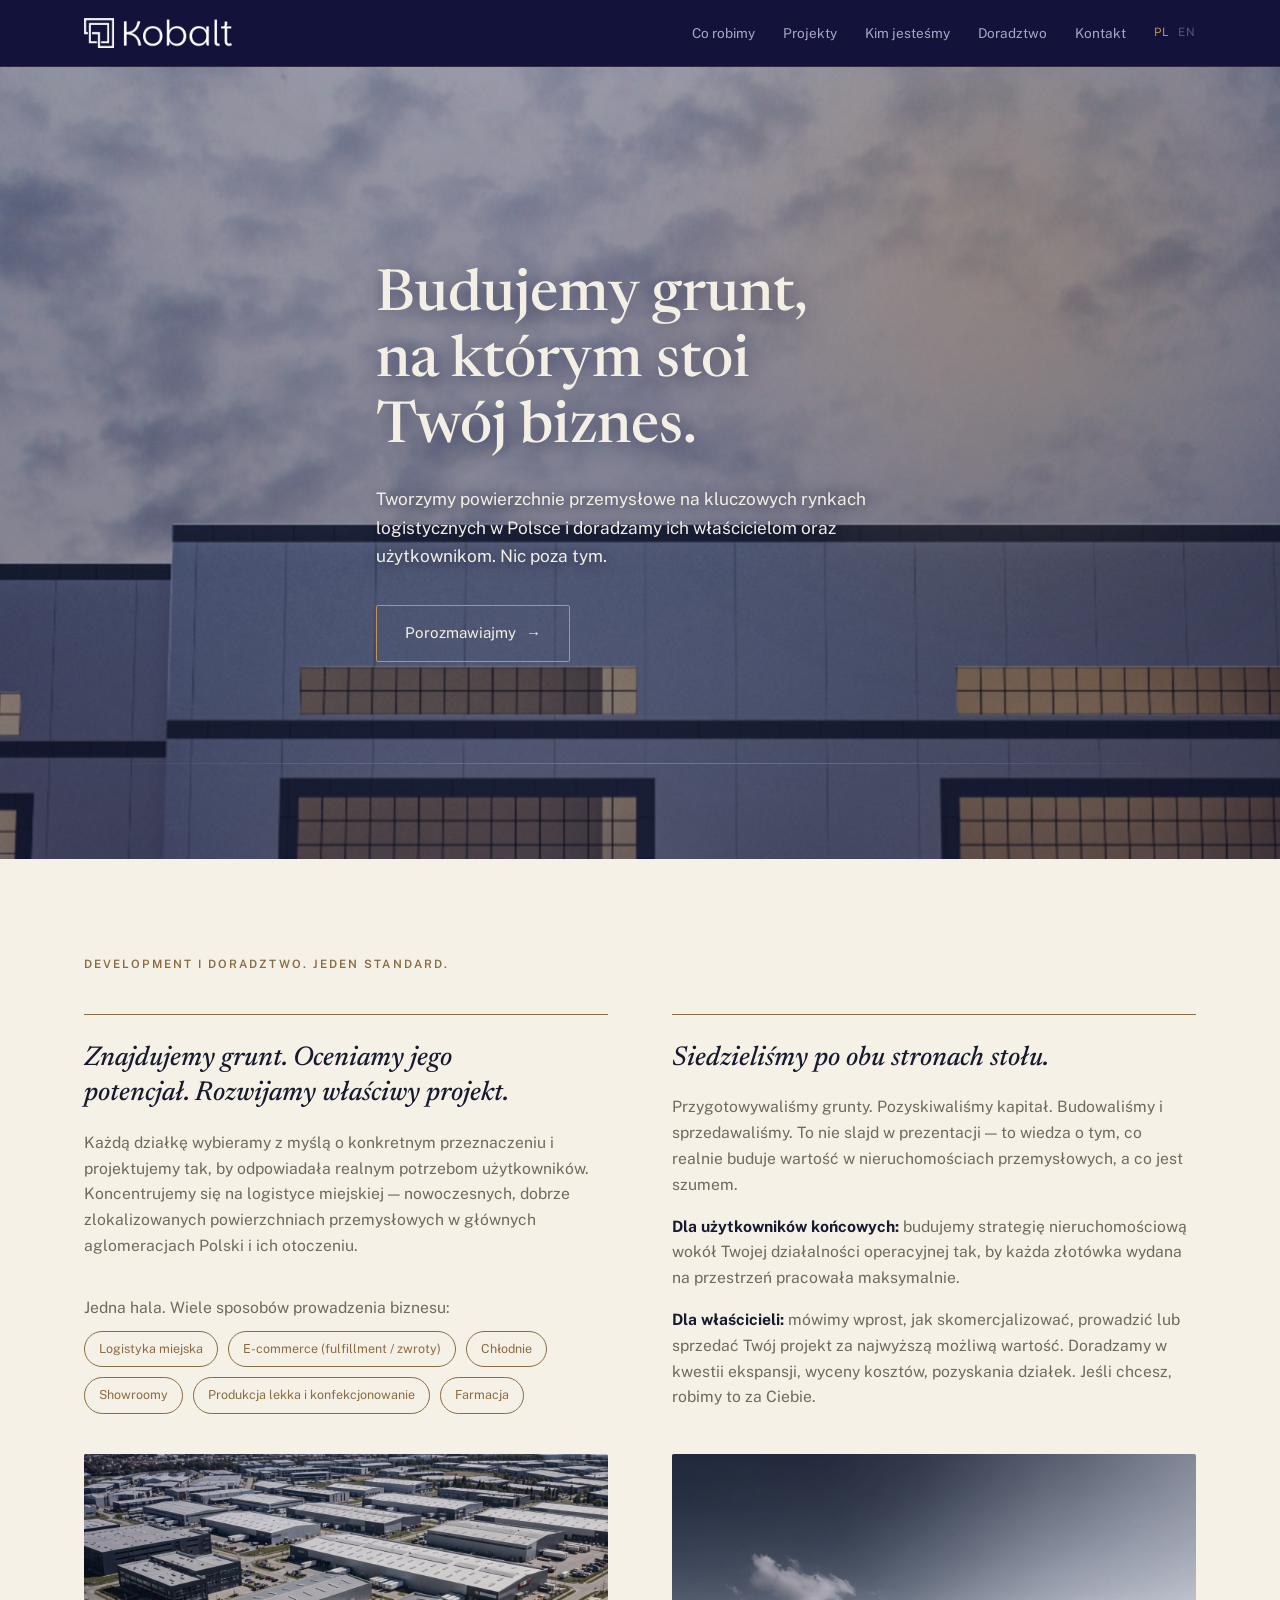
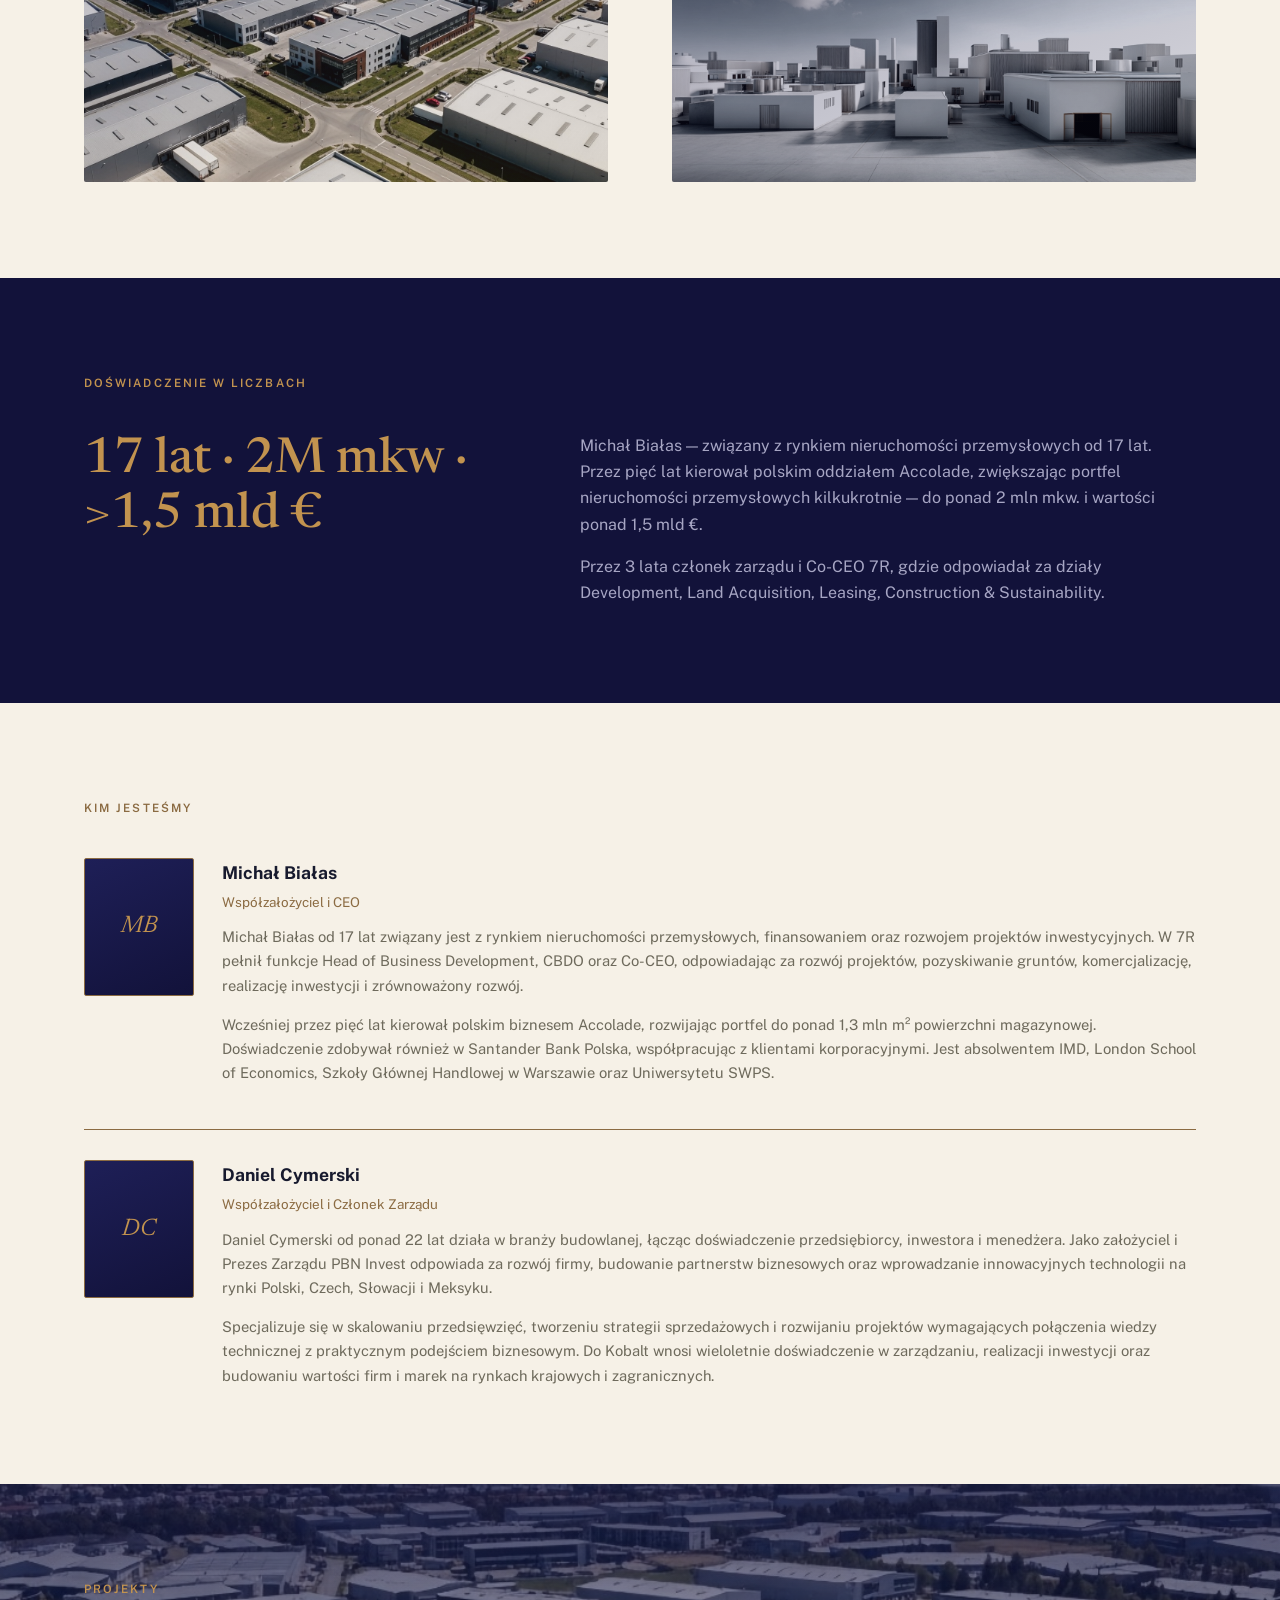
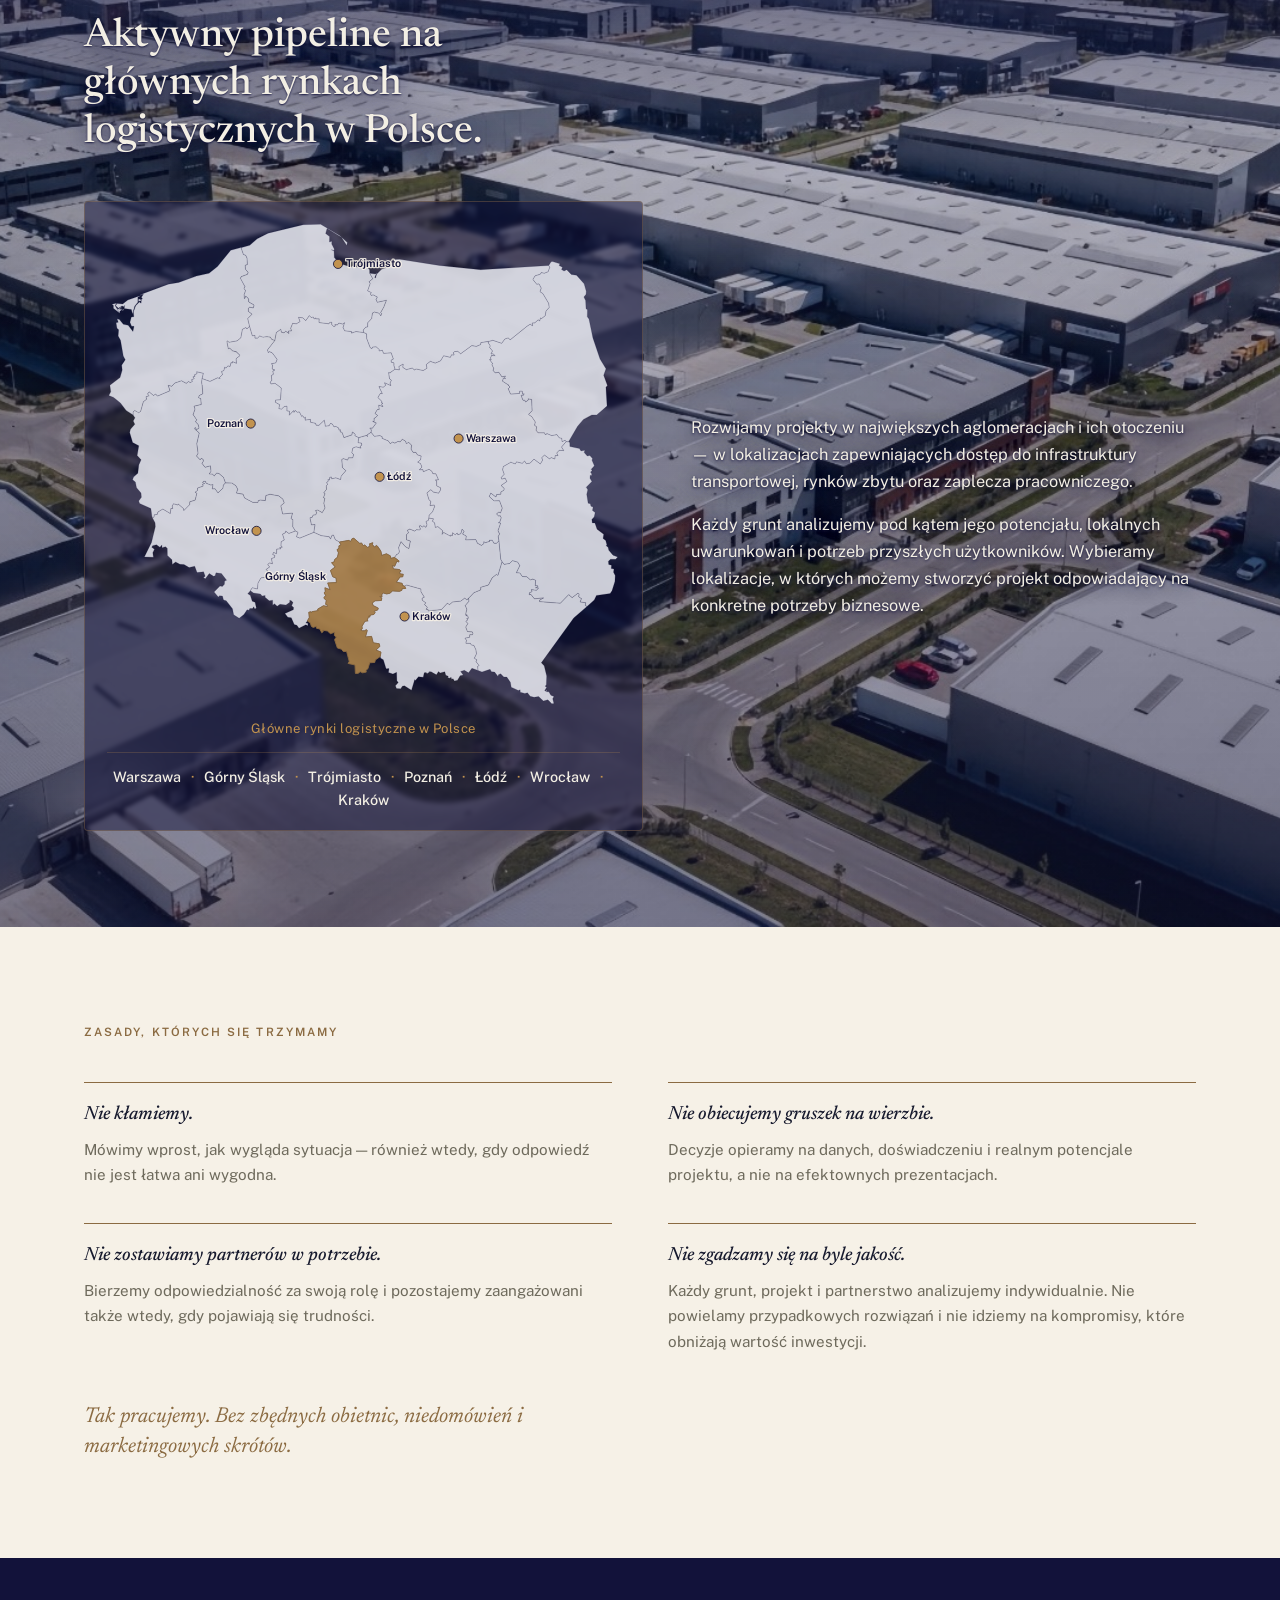
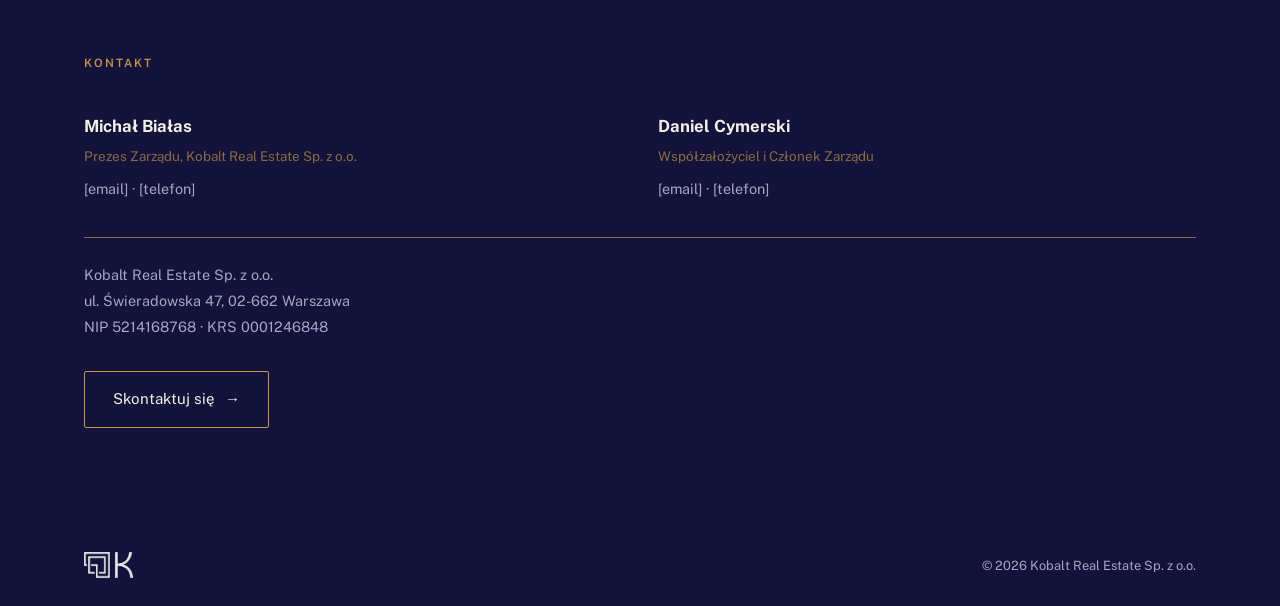
==== commit 0ad80459: "Update index.html" ====
--- a/index.html
+++ b/index.html
@@ -93,7 +93,7 @@
       <div class="record" data-stagger>
         <span class="record-num" data-reveal>17 lat · 2M mkw · &gt;1,5 mld €</span>
         <div class="record-body" data-reveal>
-          <p>Michał Białas — związany z rynkiem nieruchomości przemysłowych od 17 lat. Przez pięć lat kierował polskim oddziałem Accolade, zwiększając portfel nieruchomości przemysłowych kilkukrotnie — do ponad 1,3 mln mkw. i wartości ponad 1 mld €.</p>
+          <p>Michał Białas — związany z rynkiem nieruchomości przemysłowych od 17 lat. Przez pięć lat kierował polskim oddziałem Accolade, zwiększając portfel nieruchomości przemysłowych kilkukrotnie — do ponad 2 mln mkw. i wartości ponad 1,5 mld €.</p>
           <p>Przez 3 lata członek zarządu i Co-CEO 7R, gdzie odpowiadał za działy Development, Land Acquisition, Leasing, Construction &amp; Sustainability.</p>
         </div>
       </div>
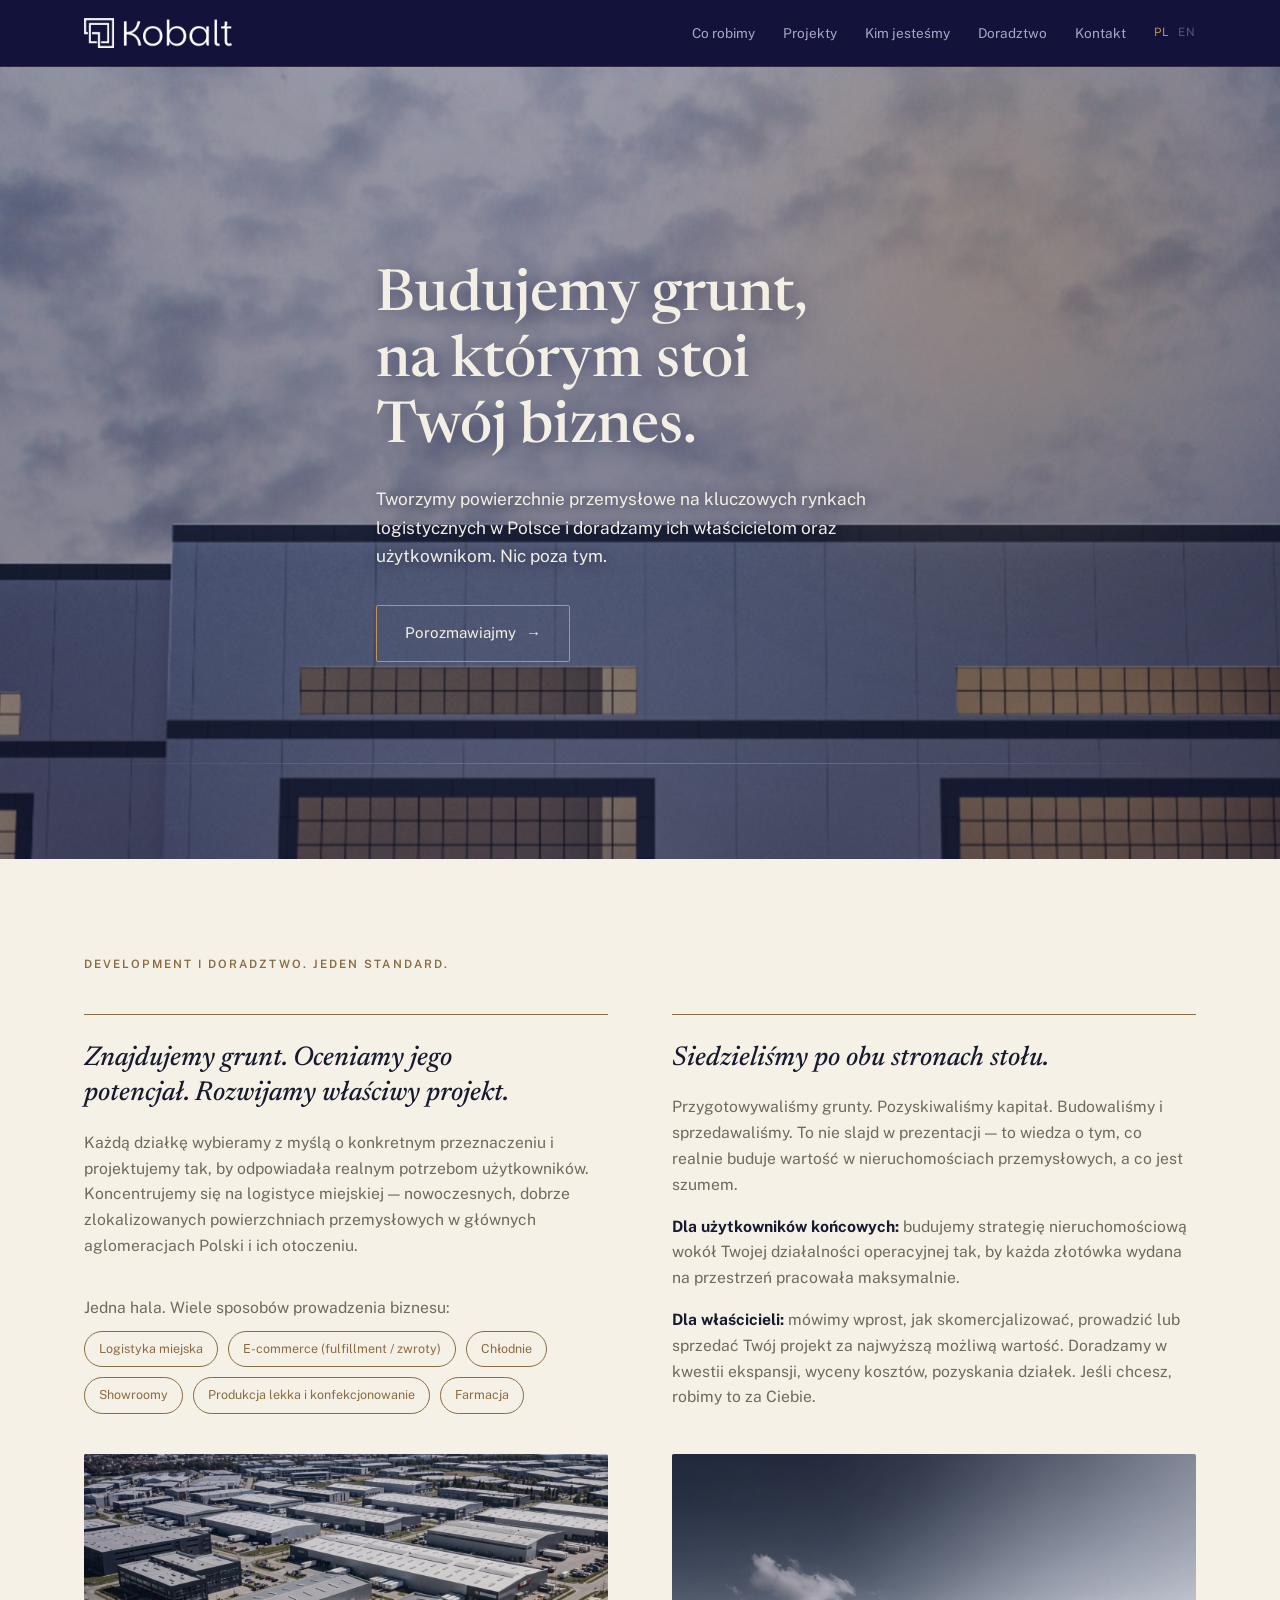
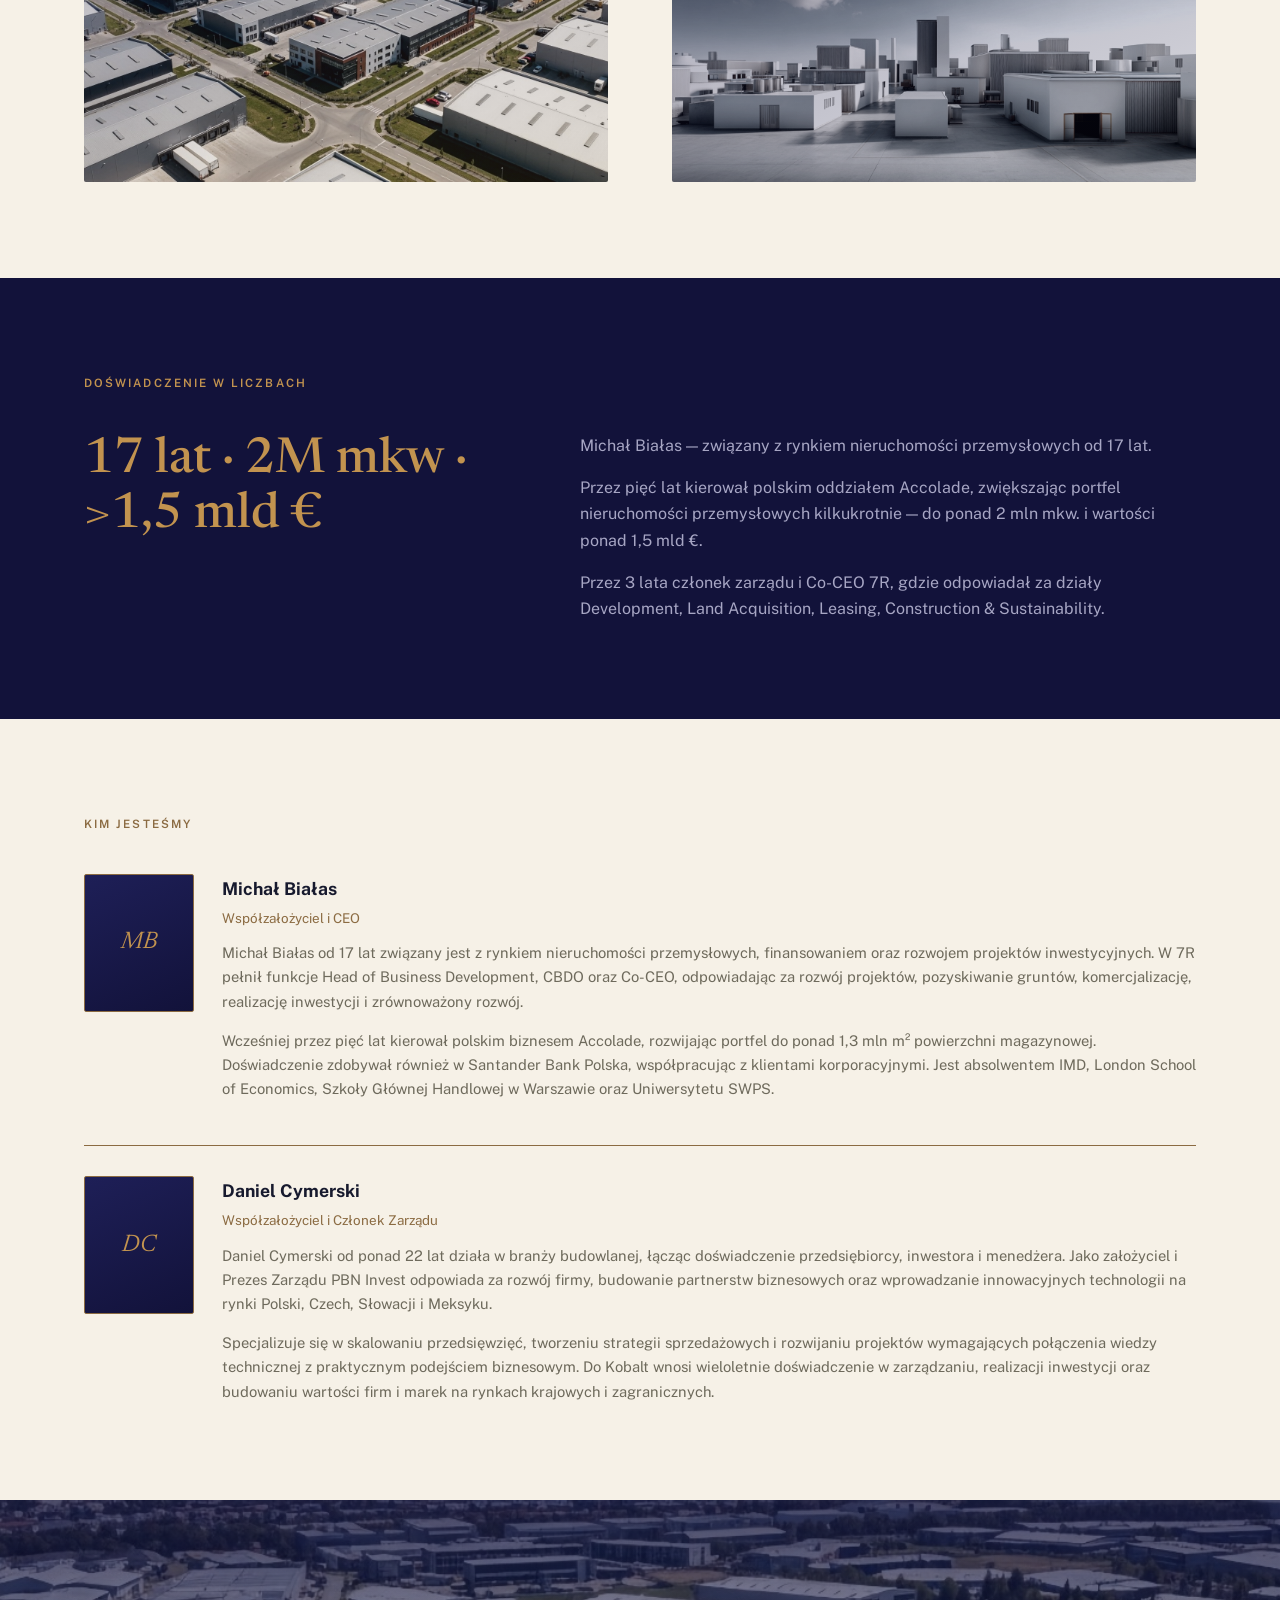
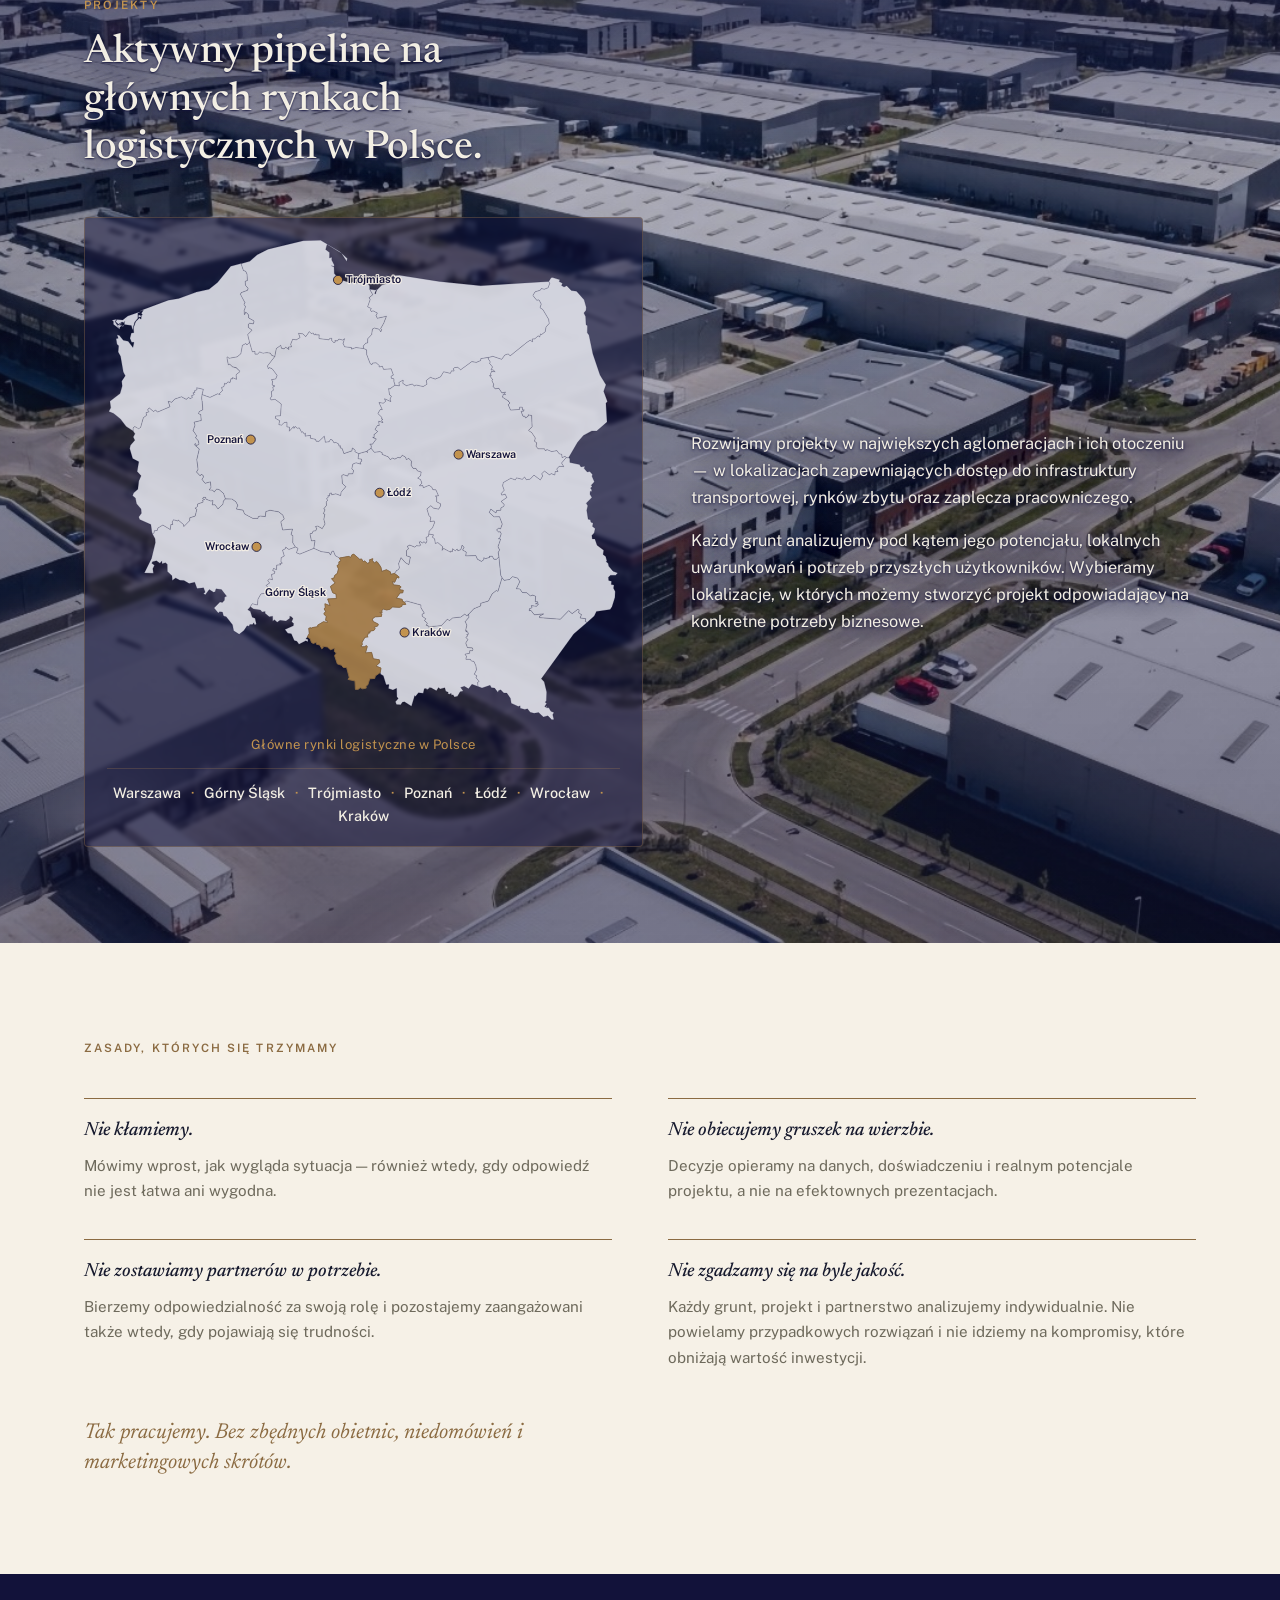
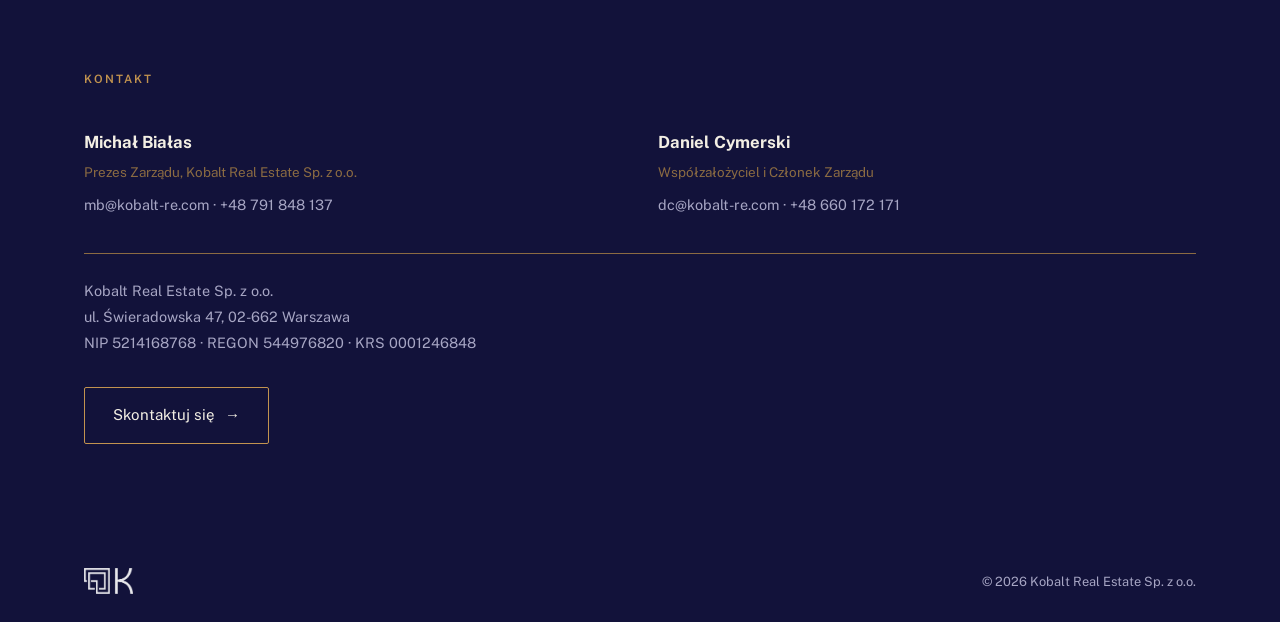
==== commit 5db3df2a: "dodanie numerów tel i adresów mailowych oraz REGON dodanie numerów tel i adresów mailowych oraz REGO" ====
--- a/index.html
+++ b/index.html
@@ -93,7 +93,8 @@
       <div class="record" data-stagger>
         <span class="record-num" data-reveal>17 lat · 2M mkw · &gt;1,5 mld €</span>
         <div class="record-body" data-reveal>
-          <p>Michał Białas — związany z rynkiem nieruchomości przemysłowych od 17 lat. Przez pięć lat kierował polskim oddziałem Accolade, zwiększając portfel nieruchomości przemysłowych kilkukrotnie — do ponad 2 mln mkw. i wartości ponad 1,5 mld €.</p>
+          <p>Michał Białas — związany z rynkiem nieruchomości przemysłowych od 17 lat.</p>
+          <p>Przez pięć lat kierował polskim oddziałem Accolade, zwiększając portfel nieruchomości przemysłowych kilkukrotnie — do ponad 2 mln mkw. i wartości ponad 1,5 mld €.</p>
           <p>Przez 3 lata członek zarządu i Co-CEO 7R, gdzie odpowiadał za działy Development, Land Acquisition, Leasing, Construction &amp; Sustainability.</p>
         </div>
       </div>
@@ -177,18 +178,18 @@
         <div class="contact-card" data-reveal>
           <h3>Michał Białas</h3>
           <p class="role">Prezes Zarządu, Kobalt Real Estate Sp. z o.o.</p>
-          <p class="lines">[email] · [telefon]</p>
+          <p class="lines"><a href="mailto:mb@kobalt-re.com">mb@kobalt-re.com</a> · <a href="tel:+48791848137">+48 791 848 137</a></p>
         </div>
         <div class="contact-card" data-reveal>
           <h3>Daniel Cymerski</h3>
           <p class="role">Współzałożyciel i Członek Zarządu</p>
-          <p class="lines">[email] · [telefon]</p>
+          <p class="lines"><a href="mailto:dc@kobalt-re.com">dc@kobalt-re.com</a> · <a href="tel:+48660172171">+48 660 172 171</a></p>
         </div>
       </div>
       <div class="company-block" data-reveal>
         Kobalt Real Estate Sp. z o.o.<br>
         ul. Świeradowska 47, 02-662 Warszawa<br>
-        NIP 5214168768 · KRS 0001246848
+        NIP 5214168768 · REGON 544976820 · KRS 0001246848
       </div>
       <a href="#" class="btn" data-reveal>Skontaktuj się <span aria-hidden="true">→</span></a>
     </div>
--- a/assets/css/style.css
+++ b/assets/css/style.css
@@ -349,6 +349,8 @@
 .contact-card h3{ font-size:1.05rem; margin-bottom:4px; }
 .contact-card .role{ font-size:.84rem; color:var(--copper-soft); margin-bottom:10px; }
 .contact-card .lines{ font-size:.9rem; color:var(--stone-navy); }
+.contact-card .lines a{ color:inherit; text-decoration:none; transition:color .2s ease; }
+.contact-card .lines a:hover, .contact-card .lines a:focus-visible{ color:var(--copper); }
 .company-block{
   border-top:1px solid var(--copper-soft); padding-top:24px; margin-bottom:32px;
   font-size:.9rem; color:var(--stone-navy); line-height:1.8;
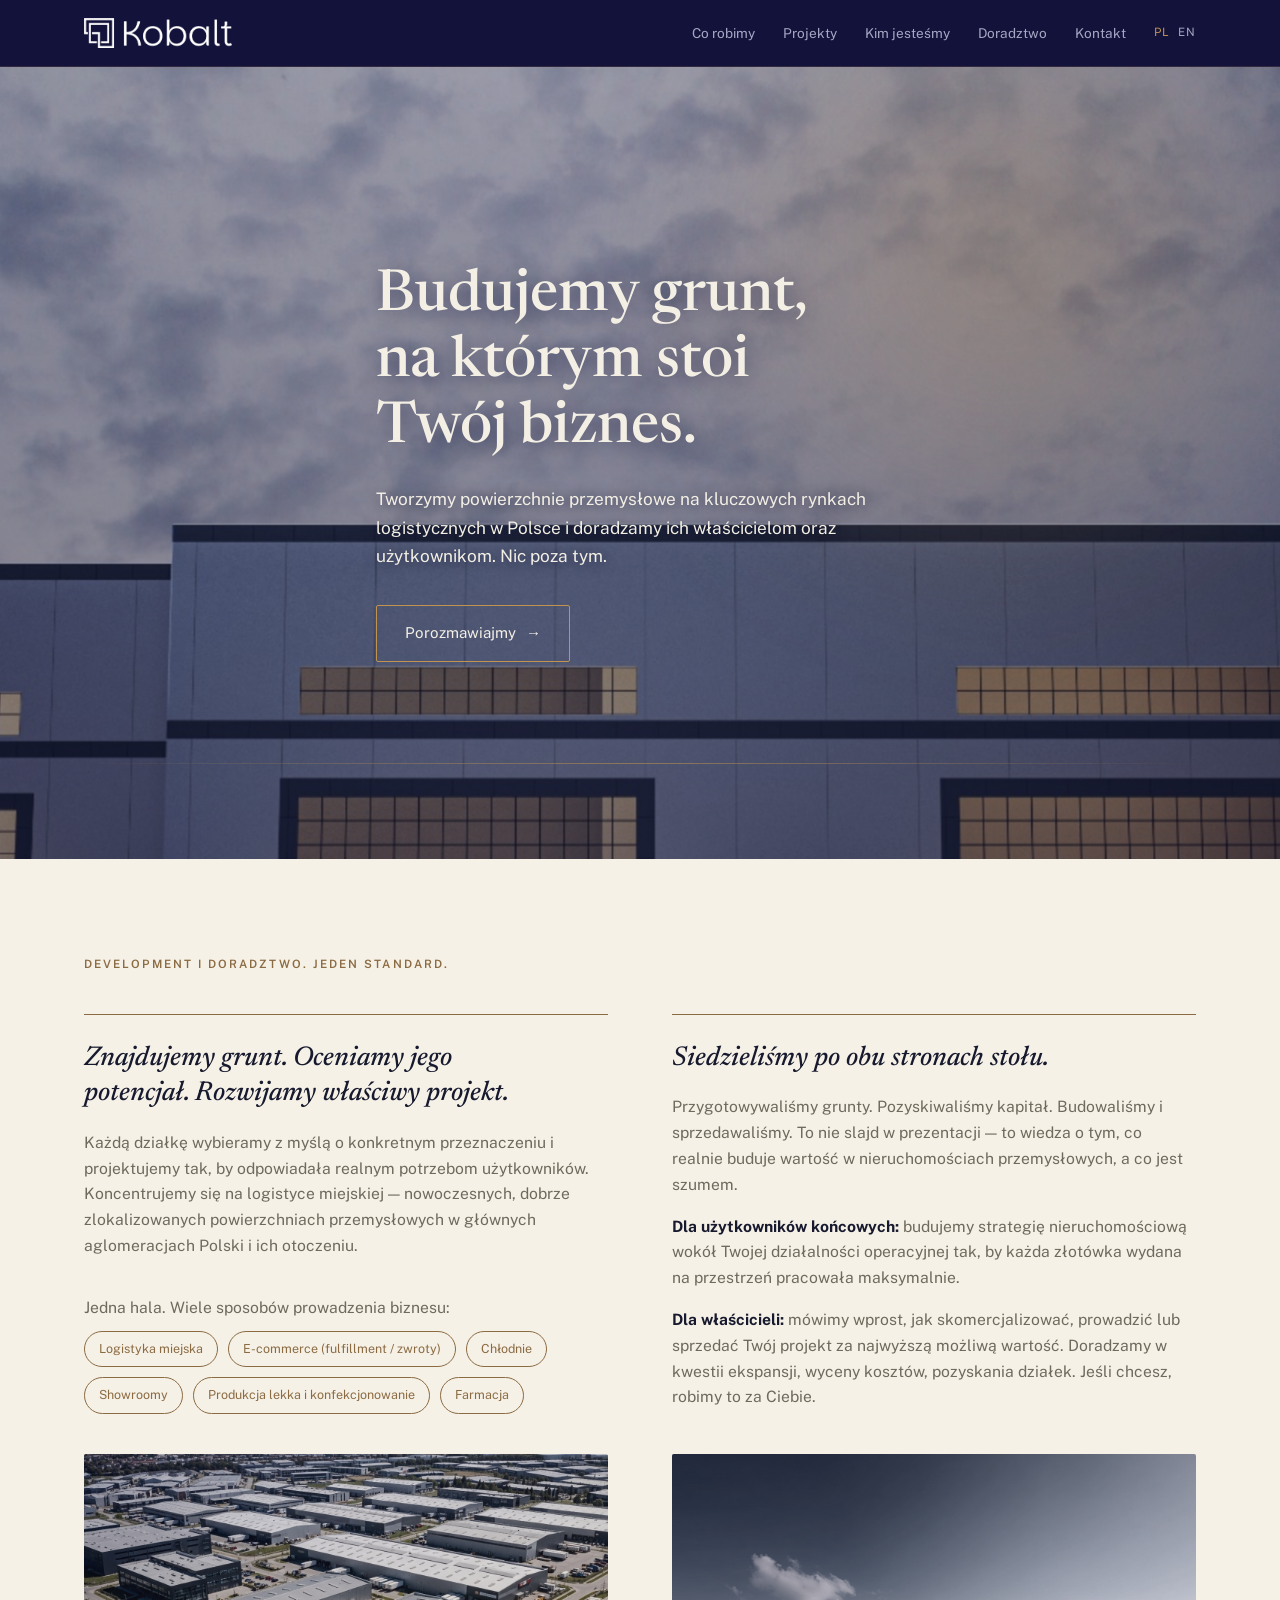
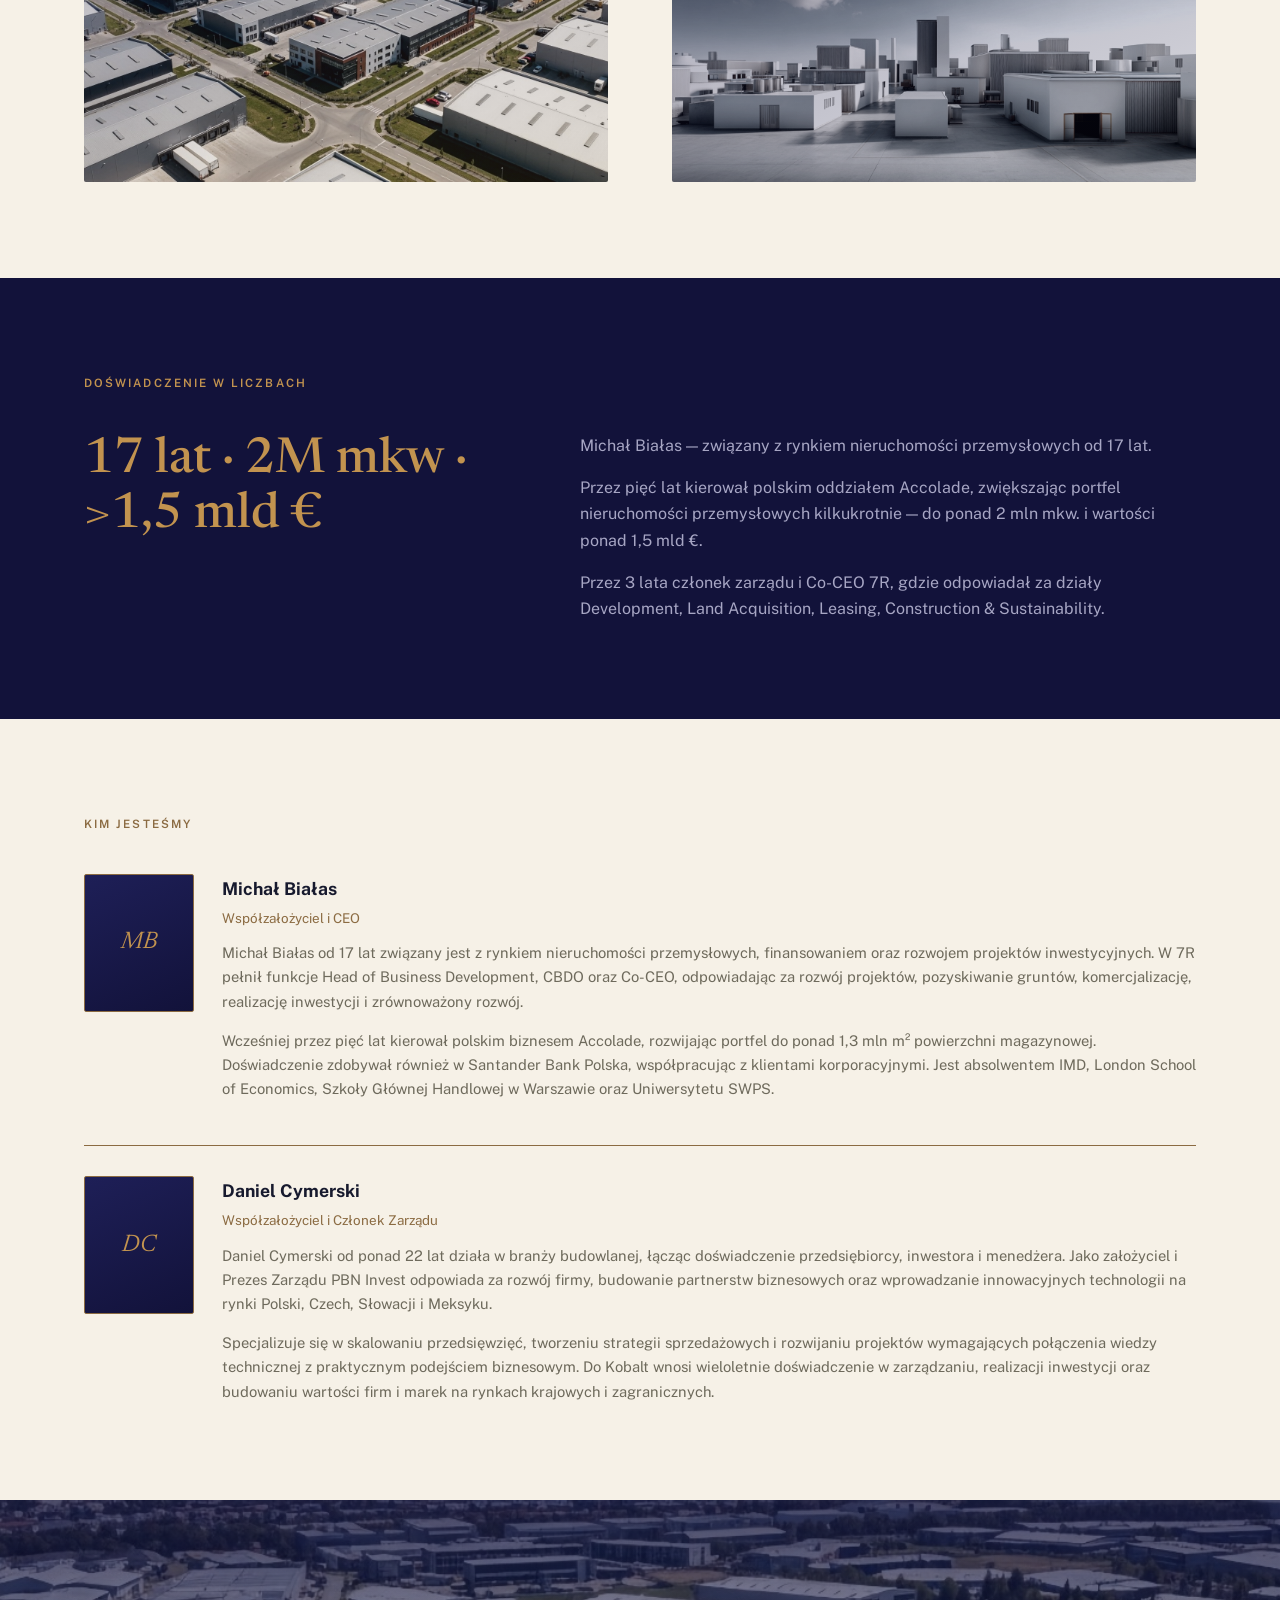
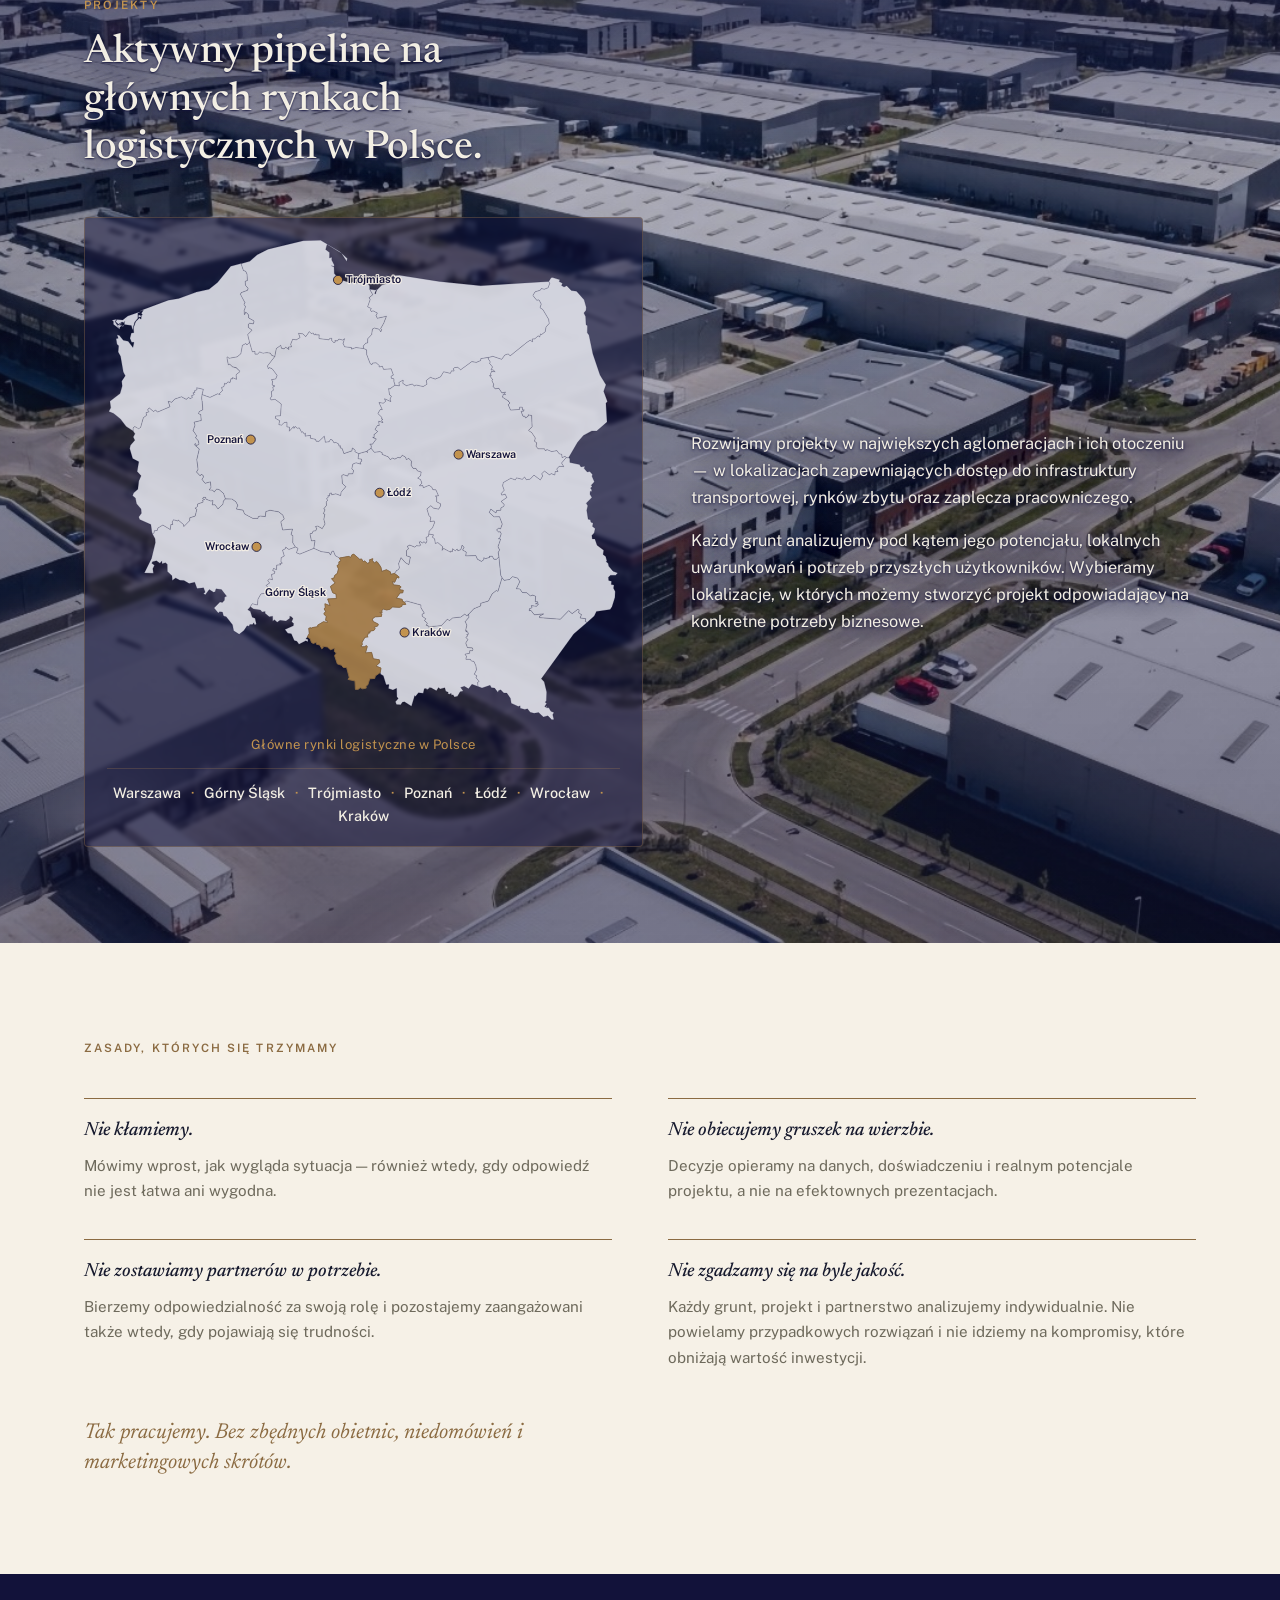
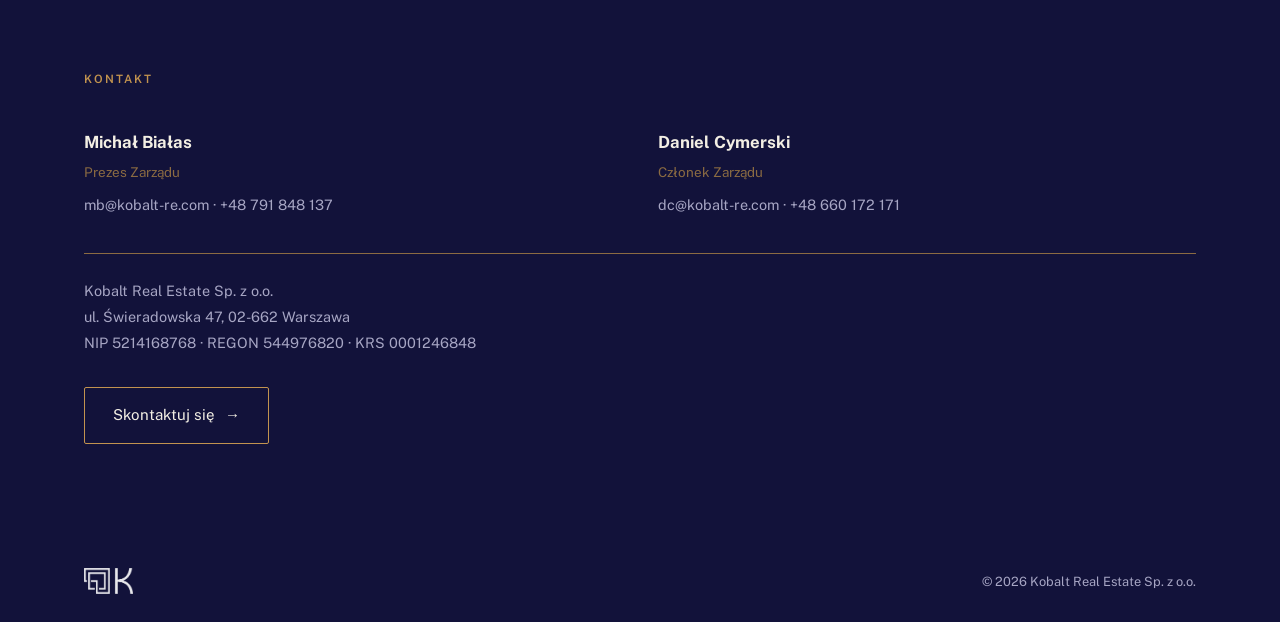
==== commit 2cd64550: "Wersja angielska i drobne zmiany, np. opisy stanowisk" ====
--- a/index.html
+++ b/index.html
@@ -34,7 +34,7 @@
       <a href="#kontakt">Kontakt</a>
       <span class="lang-switch">
         <span class="lang-active">PL</span>
-        <span class="lang-disabled" aria-disabled="true" title="Wersja angielska wkrótce">EN</span>
+        <a class="lang-link" href="en/">EN</a>
       </span>
     </nav>
   </div>
@@ -177,12 +177,12 @@
       <div class="contact-grid" data-stagger>
         <div class="contact-card" data-reveal>
           <h3>Michał Białas</h3>
-          <p class="role">Prezes Zarządu, Kobalt Real Estate Sp. z o.o.</p>
+          <p class="role">Prezes Zarządu</p>
           <p class="lines"><a href="mailto:mb@kobalt-re.com">mb@kobalt-re.com</a> · <a href="tel:+48791848137">+48 791 848 137</a></p>
         </div>
         <div class="contact-card" data-reveal>
           <h3>Daniel Cymerski</h3>
-          <p class="role">Współzałożyciel i Członek Zarządu</p>
+          <p class="role">Członek Zarządu</p>
           <p class="lines"><a href="mailto:dc@kobalt-re.com">dc@kobalt-re.com</a> · <a href="tel:+48660172171">+48 660 172 171</a></p>
         </div>
       </div>
--- a/assets/css/style.css
+++ b/assets/css/style.css
@@ -94,6 +94,8 @@
 }
 .lang-switch{ display:flex; gap:8px; font-size:.72rem; letter-spacing:.08em; }
 .lang-active{ color:var(--copper); }
+.lang-link{ color:var(--stone-navy); text-decoration:none; transition:color .2s ease; }
+.lang-link:hover, .lang-link:focus-visible{ color:var(--copper); }
 .lang-disabled{ color:var(--stone-navy); opacity:.45; cursor:default; }
 
 .nav-toggle{
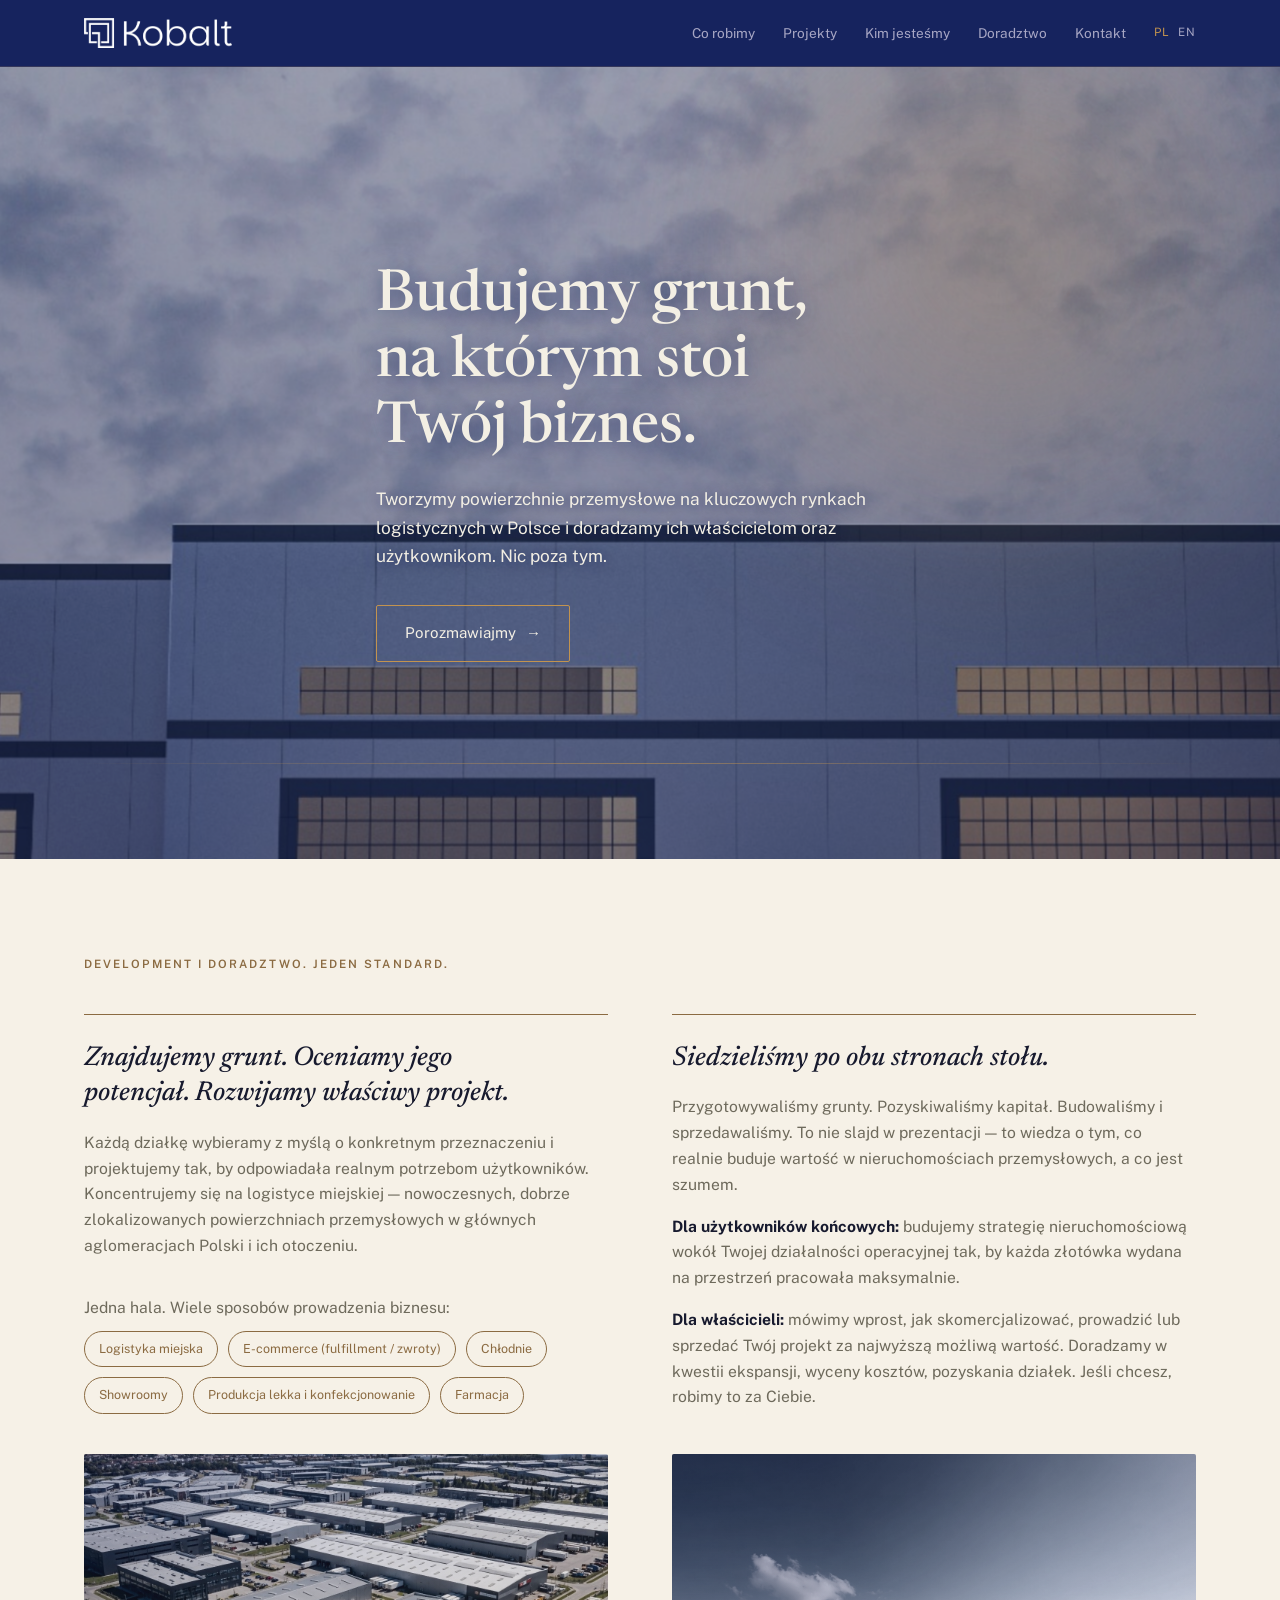
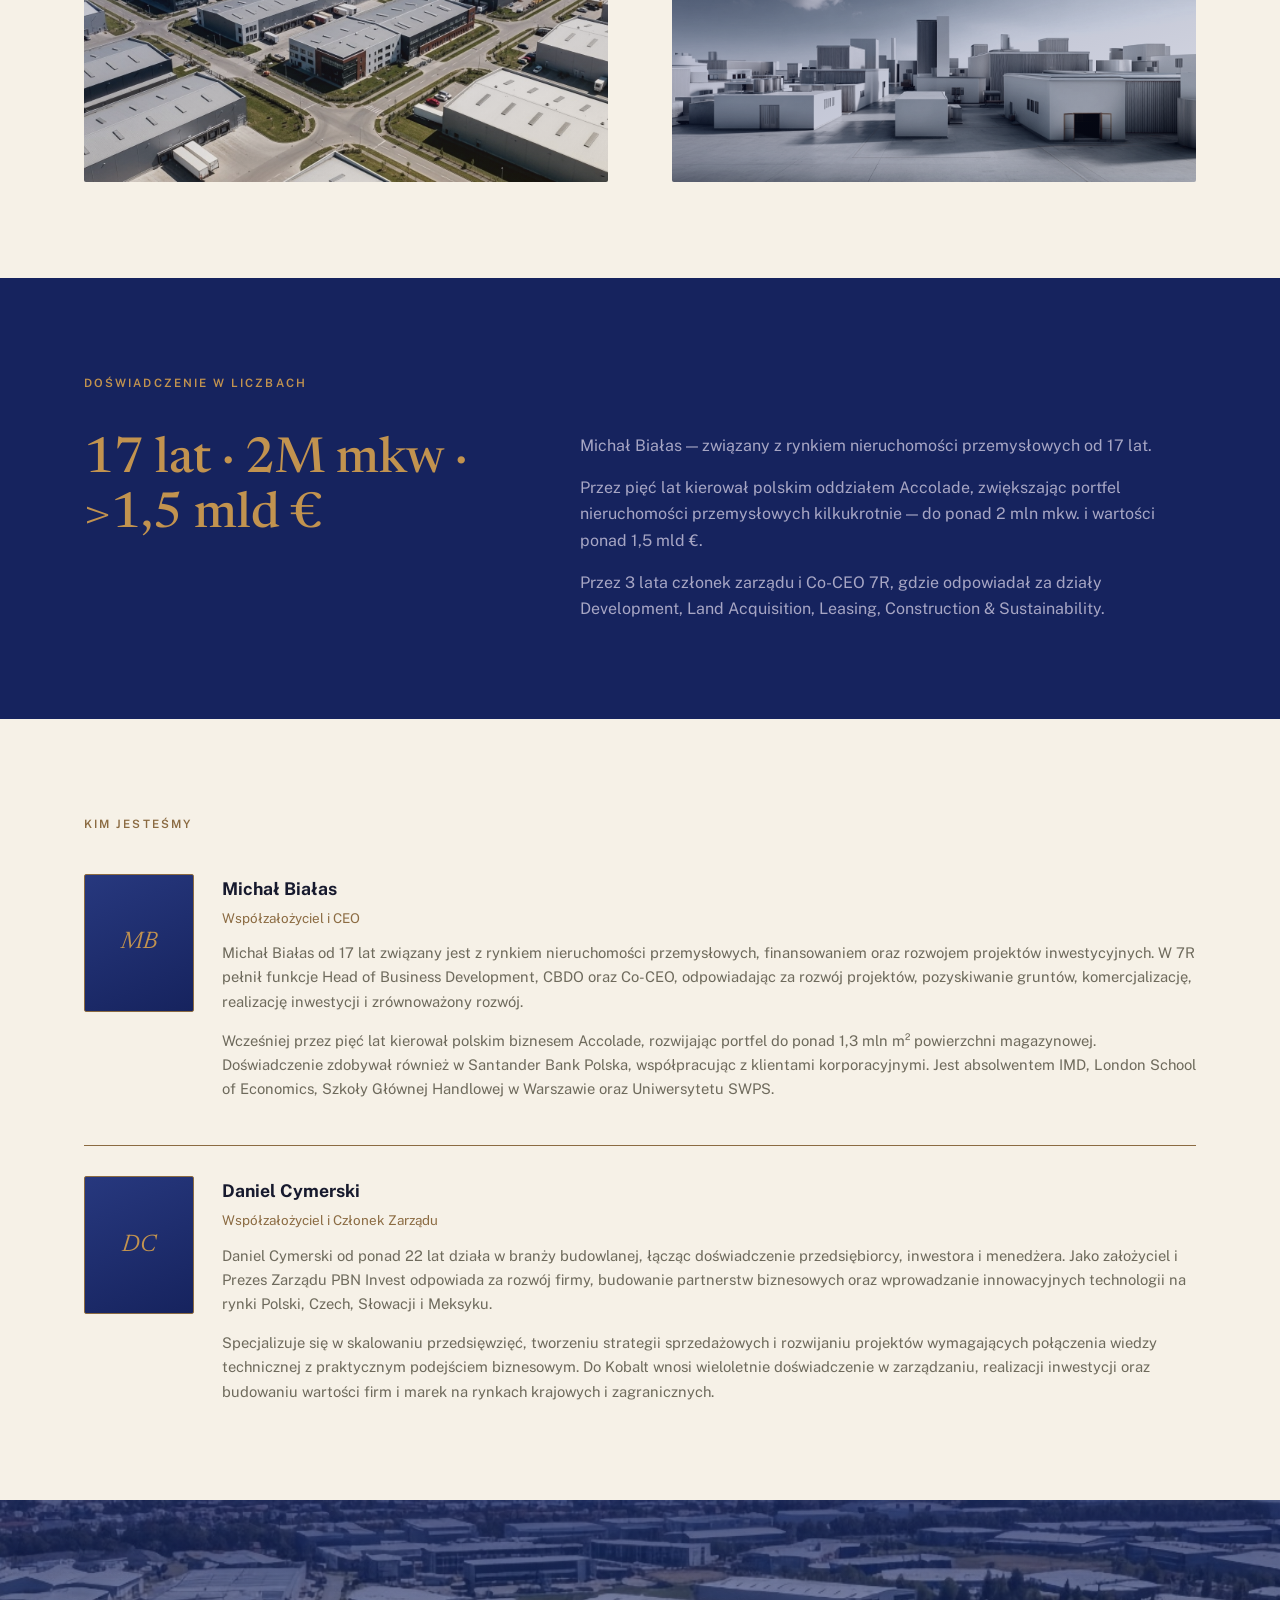
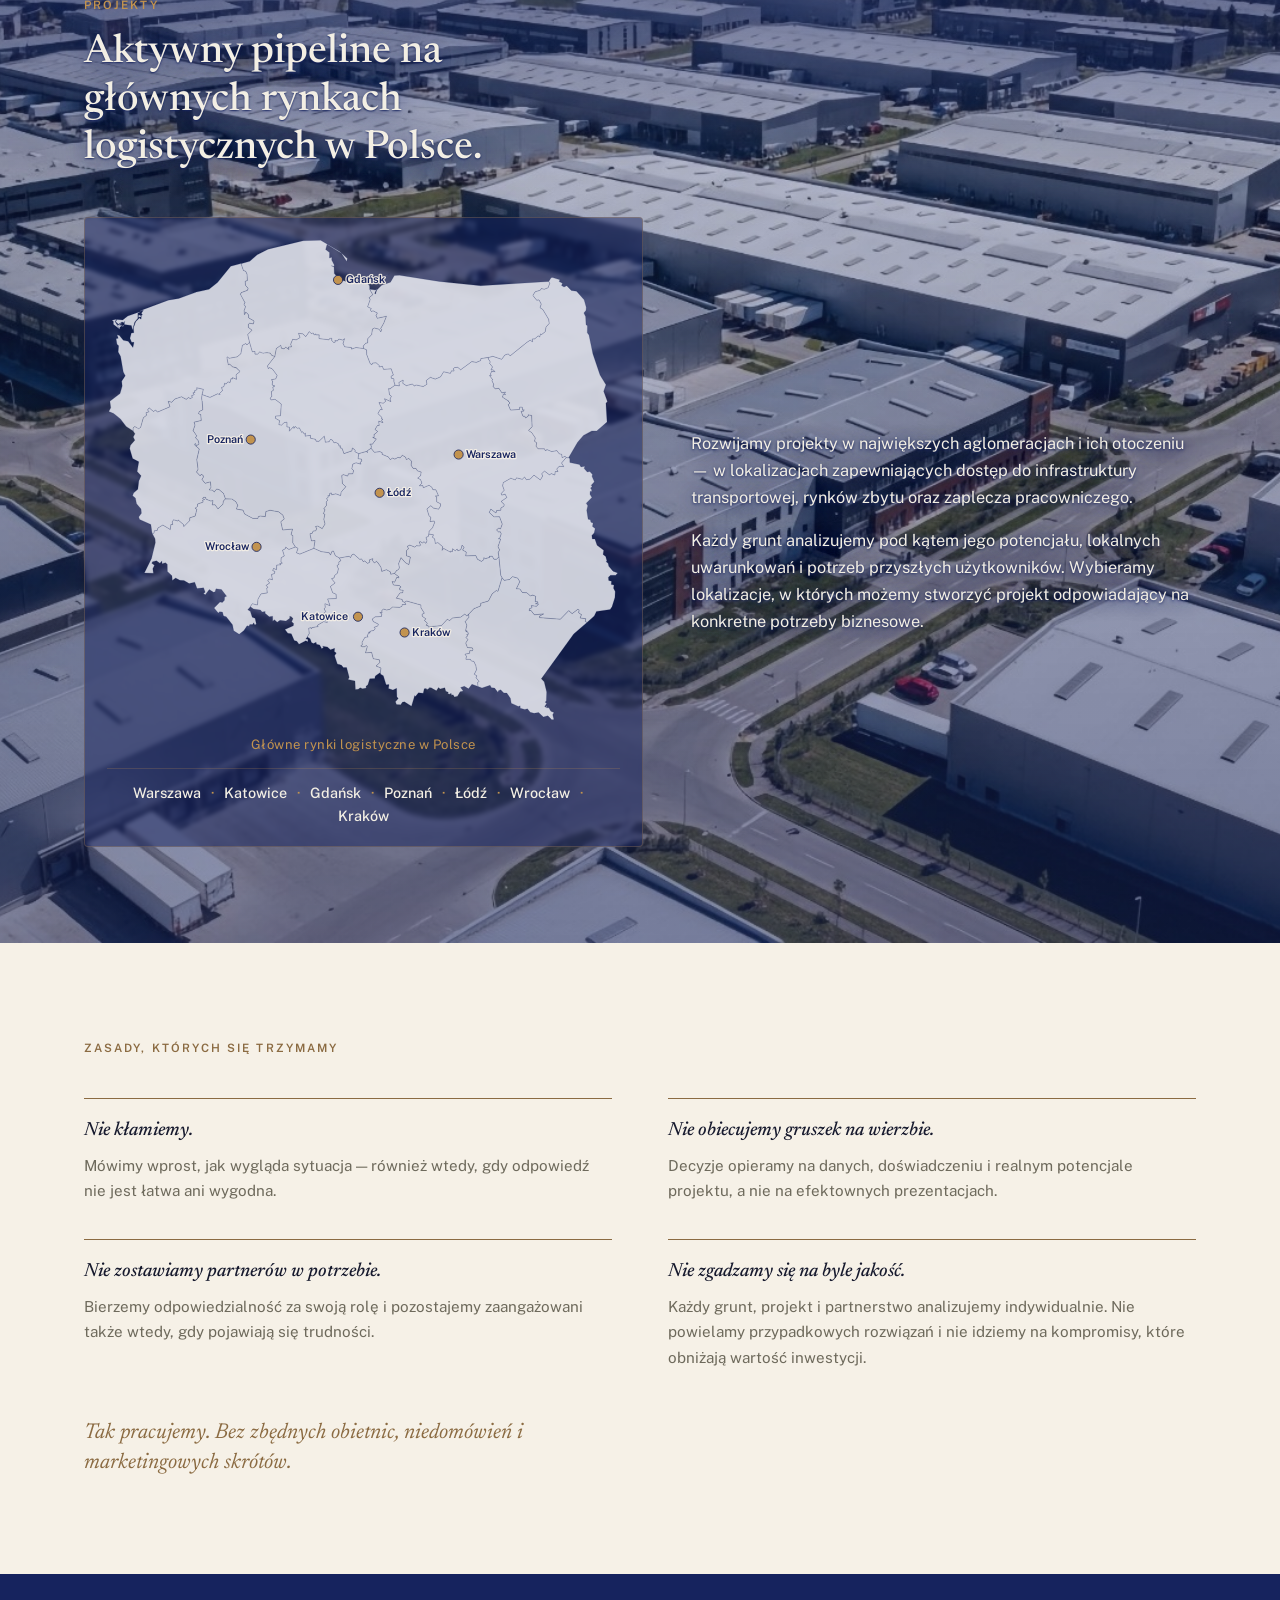
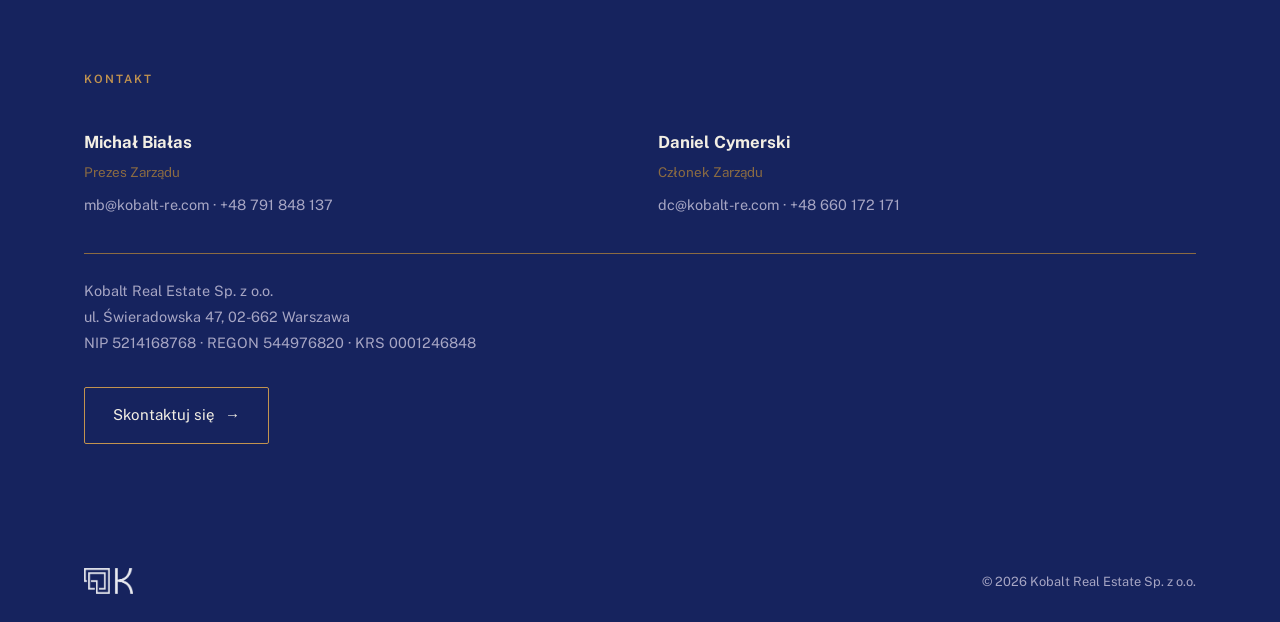
==== commit 54c5f6e0: "zmiany koloru granatowego tła na stornie oraz zmiany na mapie Polski zmiany koloru granatowego tła n" ====
--- a/index.html
+++ b/index.html
@@ -134,9 +134,9 @@
       <h2 class="projects-title" data-reveal>Aktywny pipeline na głównych rynkach logistycznych w Polsce.</h2>
       <div class="projects-grid" data-stagger>
         <figure class="map-panel" data-reveal>
-          <svg class="pl-map" viewBox="0 0 612.75696 577.23169" role="img" aria-label="Mapa Polski z podziałem na województwa i kluczowymi rynkami logistycznymi"><g class="pl-voivs"><path class="voiv" d="m 52.276011,352.46195 2.36,0.07 0.29,-2.89 3.6,-0.4 0.81,-2.95 5.95,-3.59 8.96,5.37 0.66,-5.96 2.23,0.06 -0.66,-3.08 1.68,-2.79 5.32,1.61 0.33,-1.34 6.37,5.62 0.42,2.27 6.84,-6.97 0.26,-3.5 6.409999,-1.97 2.07,-8.32 -2.23,-1.11 2.96,-2.13 0.13,-2.99 6.71,-2.31 -0.76,-2.31 2.48,-0.73 -2.53,-1.2 1.22,-1.55 2.67,0.08 0.36,2.13 5.87,2.22 2.69,-0.54 -0.96,5.24 3.32,-0.21 3.49,5.01 5.85,-5.43 0.62,-3.94 2.56,-2.63 0,0 7.73,0.08 4.86,3.32 2.2,4.22 -1.49,4.67 7.83,1.25 1.9,4.56 10.1,5.38 5.92,-0.05 0.27,-2.03 2.64,-0.87 5.91,0.79 0.68,-6.08 5.02,-1.64 10.41,1.97 5.35,4.14 0,0 0,0.8 0,0 1.44,3.67 -4.13,3.22 2.18,9.91 11.94,-1.04 -1.79,6.74 2.22,1.2 -0.2,8.44 3.25,5.27 0,0 -8,3.01 -3.76,-2.77 -0.6,2.09 -3.19,1.38 2.15,6.94 -3.75,2.19 -0.28,4.57 1.61,2.08 -3.09,0.28 1.34,1.64 -5.02,0.39 -0.22,5.53 -3.59,-1.48 -0.97,2.42 2.74,1.09 -0.8,2.64 -3.4,1.14 1.16,6.23 -3.82,-0.98 -1.87,2.24 2.32,2.52 -4.26,3.04 2.21,2.27 -1.4,0.85 0.59,5.94 -7.62,1.15 -3.49,6.22 -0.78,7.23 -6.06,-1.5 0,0 -0.28,0.19 0,0 -2.18,3.2 0,0 -3.14,3.82 3.09,1.75 2.31,7.05 3.41,1.25 1.51,6.94 -1.77,1.23 -1.37,-2.71 -1.31,2.13 -3.41,-0.07 -1,2.22 -2.29,-0.67 -3.75,5.85 -5.71,4.4 -6.63,-4.2 -1.45,-7.41 -7.49,-9.49 -3.22,-0.75 -1.35,-4.81 -3.44,-0.33 -1.54,1.51 -5.1,-6.22 7.11,-7.13 2.92,0.49 2.44,-2.56 0.23,-3.88 2.43,-0.97 -6.22,-8 -6.61,-0.88 -0.97,3.55 -1.92,0.65 -5.15,-3.4 -4.76,6.18 -2.31,-1.41 2.15,-1.6 -1.93,-5.2 -7.87,0.94 -2.8,-7.76 -6.689999,1.75 -6.18,-3.78 -4.9,-0.12 -5.22,-2.92 -3.95,2.95 -0.42,-5.63 -5.48,-5.21 -0.17,-8.62 -2.19,-1.9 -4.1,1.22 -0.14,-3.26 -2.42,2.89 -4.16,-3.17 -4.64,1.15 -1.03,1.98 3.27,2.25 -1.98,4.27 0.75,5.41 -10.88,-0.4 8.56,-17.45 4.6,-18.8 -0.3,-4.7 z"/><path class="voiv" d="m 199.87601,140.08195 1.83,-9.57 5.46,-4.05 0.85,3.64 3.03,0.68 2.05,-1.87 3.9,2.64 -0.92,-2.94 3.92,-0.19 -1.01,-2.98 2.33,-5.97 4.47,0.44 4.5,-2.56 -1.95,-5.15 5.3,0.52 3.58,3.4 4.24,-6.08 2.35,2.49 2.43,-0.85 1.08,2.42 1.93,-1.27 0,0 0,1.09 0,0 4.17,0.14 -0.25,4.37 11.97,1.53 0.72,-1.66 2.74,-0.19 -0.25,2.46 2.4,2.61 1.91,-0.44 -0.5,-1.86 3.18,0.39 1.55,-2.22 4.72,1.15 2.33,-1.62 -1.82,5.83 1.84,3.84 8.36,1.09 -0.17,1.82 5.48,-1.92 9.22,1.2 0,0 3.42,1.53 0.28,5.8 4.19,10.88 1.9,1.37 0.83,-2.1 4.3,-0.39 3.84,3.26 -0.16,1.82 3.93,-0.77 1.43,3.71 9.13,-0.77 2.7,7.66 -2.77,1.38 0.29,2.41 3.16,0.74 0.09,2.4 0,0 -0.32,0 0,0 1.48,5.21 0,0 -4.22,3.12 0,0 -0.45,-0.15 0,0 -1.11,1.69 -1.89,-0.54 1.07,7.46 2.27,1.7 -1.61,3.42 1.01,3.19 -7.65,-3.48 1.35,3.04 -2.97,2.43 -5.12,-0.99 4.13,8.54 -2.49,-0.21 -2.91,4.85 4.89,4.66 -0.46,2.02 1.61,-0.07 -1.48,1.76 1.61,2.67 -5.15,-1.79 0.58,5.09 -2.17,0.17 -2.86,4.6 3.21,2.54 -3.48,3.17 0,0 -0.81,0.01 0,0 -0.04,4.17 -1.7,-0.24 4.41,1.75 -4.7,6.35 -3.15,0.02 1.51,1.72 0,0 0.35,0.57 0,0 -0.36,2.69 0,0 -4.88,3.23 0.63,2.24 -1.23,-1.7 -9.39,2.67 0,0 -4.71,-2.34 0.38,-1.91 -3.27,-2.46 -0.58,3.36 -9.64,3.32 -2.37,-6.42 -2.19,-0.22 0.22,-2.84 -1.61,0.63 -0.5,-2.83 -3.43,-1.75 -1.99,0.55 -2.27,-3.59 -2.02,-0.55 -1.61,2.8 -4.62,0.62 -1.24,-7.26 -6.52,6.11 -3.45,-0.19 -0.49,-2.18 -6.33,-1.47 0.19,-3.36 -6.57,0.94 0.48,-3.47 -1.32,1.09 -1.97,-2.95 -1.19,1.01 -2.85,-5.62 -2.3,0.55 -2.78,-2.16 -1.38,2.32 -0.41,-2.3 -5.16,5.62 0.17,-4.76 -3.14,-0.43 0.09,-5.63 -3.23,0.43 -3.4,3.25 -3.18,-0.86 0.96,-4.72 -5.05,-2.8 0.33,-2.92 5.78,-0.32 0.9,-14.06 -7.48,-5.57 -4.81,0.91 -0.9,-2.18 1.48,-2.16 0,0 0.3,-0.06 0,0 -0.44,-5.92 2.35,-1.44 -0.65,-3.96 2.39,-1.2 -3.22,-1.31 0.64,-4.69 -1.64,-1.48 5.51,-1.26 1.48,-4.09 -6.04,-8.07 -3.49,-1.17 -0.9,1.44 -1.19,-3.46 z"/><path class="voiv" d="m 315.78601,250.51195 3.94,4.72 6.65,-0.82 2.87,1.52 -0.23,1.81 7.31,2.92 2.55,3.47 2.55,-1.99 2.86,1.32 3.69,-2.05 2.77,0.47 2.56,-3.17 4.13,2.61 0.57,2.52 3.18,-1.22 3.26,3.31 -0.49,4.82 2.26,3.84 3.6,0.15 1.63,2.81 4.61,1.35 -0.76,4.71 -3.43,2.73 3.34,1.72 1.26,2.84 0.3,1.69 -2.92,2.86 4.27,-0.08 0.47,2.42 6.81,-2.88 3.52,2.33 1.09,2.92 3.7,0.19 3.22,7.31 -3.81,0.33 1.45,0.7 0.12,6.15 4.6,2.23 0.01,2.82 -2.31,3.88 -6.18,-1.32 -3.23,-2.86 -4.62,3.78 2.61,8.5 2.14,1.57 -1.07,5.22 5,-0.89 0.53,2.18 -2.46,6.05 -4.01,4.17 -0.42,3.54 0,0 -0.86,3.01 -2.62,0.97 1.29,3.99 -1.37,3.19 -2.38,-2.01 -1.72,1.63 -2.68,-1.75 -1.09,0.34 1.37,4 -1.44,0.99 -3.7,-0.35 -1.59,1.72 -6.12,-2.44 -2.87,1.24 1.31,3.06 -2.52,2.32 0.1,6.09 4.67,1.46 -1.79,9.23 -4.2,-2.17 -5.25,-6.14 -2.9,7.07 0.88,4.34 0,0 0,0.97 0,0 -0.85,1.4 0,0 -0.09,-0.01 0,0 -1.03,1.08 0,0 -0.47,0.35 0,0 -1.04,0.12 0,0 0.08,0.24 0,0 -2.44,3.36 0,0 -4.57,1.09 -0.37,-3 -4.86,-2.51 -5.58,1.98 -1.1,-5.22 -4.06,-5.92 -1.29,-0.84 -2.4,1.91 -2.43,-2.97 0.52,-2.22 -3.89,1.28 0.41,2.73 -2.69,1.64 -3.63,-2.94 -1.73,0.77 -2.06,-3.24 -2.02,0.58 -7.17,-6.17 -1.98,0.33 -2.18,3.72 -1.56,-1.57 -11.66,2.08 0,0 -5,-2.85 -2.15,-5.46 -1.74,0.23 -1.84,4.53 -1.49,-2.78 -9.74,-1.43 -8.89,-3.93 0,0 1.47,-9.43 -4.28,0.57 -1.86,-8.75 2.76,-0.51 1.08,-2.78 3.43,-0.38 0.77,-2.92 -1.44,-1.97 2.8,-0.79 5.41,3.16 3.35,-5.51 -1.46,-5.68 1.25,-6.02 -1.76,-0.68 2.03,-4.95 -1.71,-0.74 3.53,-4.5 -0.43,-4 1.63,-1.67 -1.16,-2.54 1.89,-1.29 -0.29,-2.15 1.91,0.46 0.19,-3.06 1.84,-0.61 0.76,2.23 4.83,-1.17 5.7,2.14 0.56,-3.98 5.68,-6.71 -4.06,-3.75 -0.82,-9.57 1.92,-1.18 5.19,1.77 0.87,-2.7 5.27,-0.13 1.01,-3.89 -2.17,-2 1.21,-5.72 3.96,-1.58 5.84,1.63 -1.06,-2.12 2.03,-1.37 -0.29,-2.44 -4.26,-0.55 0.99,-6.05 0,0 9.39,-2.67 1.23,1.7 -0.63,-2.24 z"/><path class="voiv" d="m 550.36601,261.67195 2.86,0.17 0,0 1.46,0.79 0.1,4.9 11.53,2.55 1.83,2.78 4.67,-0.67 -0.83,2.65 3.72,4.2 3.05,-0.69 3.27,3.66 -0.6,2.22 2.81,6.59 -3.78,4.21 1.15,1.57 -2.02,1.61 1.59,2.39 -0.48,2.01 -1.46,-0.42 -0.28,3.52 2.34,3.97 -6.83,7 1.89,2.99 -1.29,5.36 1.69,10.73 2.69,0.57 0.69,3.1 2.62,0.78 -0.8,4.2 3.23,2.6 -1.08,4.96 -2.89,3.47 0.55,4.01 3.12,0 2.6,7.58 7.99,6.12 -0.77,4.96 3.17,2.5 1.55,5.73 -1.32,0.41 2.65,1.97 0.85,3.76 5.06,5.73 5.67,2.24 -2.44,2.8 -6.26,-0.16 -2.53,2.62 0.37,3.75 3.37,0.92 -0.35,4.04 3.31,0.34 -0.51,3.97 2.02,4.11 -0.36,7.12 -3.51,11.18 -2.23,3.25 -16.49,2.25 -2.61,5.42 -8.72,7.86 0,0 -2.14,-1.19 0.63,-3.27 -6.87,-0.81 1.7,-4.27 0,0 -0.44,0 0,0 -2.96,-2.01 0.55,-3.51 -1.74,-0.54 -6.57,5.05 -4.19,-3.61 -9.98,10.38 -25.03,-1.99 0.03,-1.87 4.7,-2.6 -11,1.12 -4.15,-5.32 -2.23,0.38 0.64,-2.6 2.89,-1.11 -0.83,-2.59 6.08,0.83 2.6,-2.46 -3.85,-0.46 3.04,-1.03 -0.38,-1.39 -2.82,0.12 0.53,-6.62 -3.37,-1.46 -2.94,0.98 -4.24,-3.72 -5.5,-0.48 -2.96,-4.18 -4.26,-0.19 4.14,-8.58 -2.28,-4.17 -6.41,-1.89 -3.31,3.39 -6.7,1.1 -2.6,-3.2 0,0 -1.59,-2.93 -2.16,-21.93 0,0 -0.84,-5.52 1.62,-3.1 -1.88,-3.9 3.15,-9.16 -2.81,-0.34 1.8,-0.82 1.71,-5.09 -1.21,-2.6 -1.58,0.57 -2.84,-2.46 2.6,-2.61 2.24,1.01 2.03,-5.63 -3.28,-8.78 -6.52,0.12 -5.83,-5.35 1.89,-4.09 6.24,4.7 0.69,-2.84 5.16,-0.55 -0.02,-2.62 3.69,-2.19 0.3,-2.08 -3.7,-3.64 6.85,-4.6 -1.96,-4.03 -3.96,1.16 -0.82,-1.91 3.63,-4.06 -1.95,-5.24 0.82,-3.95 9.16,-5.33 5.32,2.11 1.53,-2.48 6.89,1.67 2.83,-2.8 2.04,3.39 4.59,-0.7 4.63,-4.85 7.61,5.78 2.84,-4.66 -1.28,-2.71 3.45,-3.3 5.93,4.43 2.38,-1.31 4.06,1.64 0.44,-4.1 3.4,-0.03 -1.57,-2.93 3.03,-3.41 5.4,0.38 -2.64,-4.26 z"/><path class="voiv" d="m 29.506011,229.60195 -0.07,-3.59 2.09,-1.77 4.71,2.56 2.27,-1.43 3.25,-11.53 3.98,-3.2 -0.79,-3.01 3.89,-1.21 -2.05,-1.91 2.03,-2.75 5.28,4.37 2.56,-1.8 2.21,2.53 14.95,-6.38 -2.16,-6.48 4.55,1.01 3.33,-3.79 8.18,-2.82 5.7,3.18 2.63,-2.22 2.41,1.22 2.289999,-1.28 -0.979999,-2.08 3.249999,-1.31 -1.68,-2.15 2.51,-0.51 -0.53,-1.96 3.09,-1.37 -0.42,-2.36 8.12,1.94 -1.5,6.34 0,0 -0.6,4.16 0,0 0,0.34 0,0 0.47,3.08 0,0 0.17,0.12 0,0 0.79,10.74 -4.27,2.06 -0.82,2.47 2.6,1.13 0.64,7.19 -8.67,2.02 1.16,3.4 -2.25,6.75 4.27,6.14 -1.43,2.48 3.21,3.2 1.03,4.35 -3.1,1.99 -1.39,-2.71 -0.78,1.75 5.55,4.78 -2.96,12.84 1.53,11.54 -1.85,3.41 4.27,4.48 1.28,-1.71 2.25,1.04 0.53,2.27 -1.83,2.56 3.65,4.84 6.41,-1.85 0.88,6.68 -2.21,3.12 3.68,0.2 2.39,2.16 2.75,-3.51 3,0.8 5.46,4.6 2.21,6.55 0,0 -2.56,2.63 -0.62,3.94 -5.85,5.43 -3.49,-5.01 -3.32,0.21 0.96,-5.24 -2.69,0.54 -5.87,-2.22 -0.36,-2.13 -2.67,-0.08 -1.22,1.55 2.53,1.2 -2.48,0.73 0.76,2.31 -6.71,2.31 -0.13,2.99 -2.96,2.13 2.23,1.11 -2.07,8.32 -6.409999,1.97 -0.26,3.5 -6.84,6.97 -0.42,-2.27 -6.37,-5.62 -0.33,1.34 -5.32,-1.61 -1.68,2.79 0.66,3.08 -2.23,-0.06 -0.66,5.96 -8.96,-5.37 -5.95,3.59 -0.81,2.95 -3.6,0.4 -0.29,2.89 -2.36,-0.07 0,0 -1.36,-10.33 -13.52,-5.97 -1.12,-3.07 3.26,-4.4 -0.46,-5.18 -5.39,-6.45 -1.4,-6.86 -3.35,-2.52 1.16,-3.39 5.16,-4.55 1.18,-10.01 2.73,-6.1 -4.72,-5.15 1.96,-11.94 -7.41,-3.73 -3.55,-12.06 0.91,-3.83 5.26,-6.14 -1.91,-3.88 2.08,-3.85 z"/><path class="voiv" d="m 356.06601,435.48195 2.32,-1.39 17.38,4.79 0.03,3.39 4.08,6.48 -2.68,1.19 0.18,2.55 4.23,3.07 -1.57,2.02 3.45,3.27 -1.37,2.56 2.2,0.26 0.28,1.66 15.9,-1.88 6.83,-7.39 2.82,1.54 3.53,-3.16 10.05,-1.02 4.65,-3.64 2.57,2.35 1.98,-2.37 0,0 0.6,3.86 -4.45,5.21 1.88,4.38 -1.48,6.53 1.96,0.55 -1.77,0.41 2.55,0.67 0.59,2.74 -2,0.47 1.23,1.53 -2.31,1.72 2.51,2.64 -2.59,4.18 1.95,5.39 5.76,0.43 0.99,2.02 -0.8,1.56 -3.06,-0.17 -0.17,3.14 -5.62,1.18 1.86,2.34 -0.76,3.61 5.45,0.14 1.11,1.95 3.01,0.42 2.49,5.29 0.73,4.96 -2.6,5.24 2.94,1.87 -0.85,2.37 3.71,4.71 -1.83,0.87 0.45,4.9 0,0 -7.4,-2.54 -4.02,5.46 -5.12,-3.07 -4.42,1.34 3.15,4.25 -3.79,1 -3.13,5.24 -3.72,1.01 -1.58,-2.74 -1.83,0.64 -0.59,-2.54 -1.67,1.25 -2.4,-0.9 0.75,-1.33 -3.07,-1.2 -1.18,-4.26 -5.63,1.41 -1.92,-1.6 -2.54,3.9 -6.37,-3.66 -2.46,-0.15 0.09,1.92 -0.9,-0.98 -1.56,1.51 -1.13,-1.59 -2.31,0.39 -1.22,5.56 -5.7,-0.73 -3.71,4.45 -0.8,-1.05 -3.9,12.69 -8.49,-5.17 -2.57,0.42 -1.82,3.11 -5.13,-0.21 -1.31,-3.36 3.43,-3.97 -1.68,-2.09 -0.28,-10.18 -4.45,2.16 -5.35,-2.04 0.66,-4.6 -3.52,0.23 -3.34,-10.96 -3.18,-1.62 -0.52,-2.16 0,0 0.83,-5.29 -5.96,-2.43 4.61,-4.34 -0.67,-3.22 -7.27,-1.17 -1.98,-7.72 -7.39,0.61 2.21,-7.79 -1.13,-0.97 -2.23,1.42 0,0 -0.65,0 0,0 -1.08,0.04 0,0 -0.75,0 0,0 -2.15,-1.08 1.89,-1.2 -0.23,-3.31 3.47,-5.84 3.88,-0.63 -1.19,-0.87 2.33,-5.28 0,0 0.33,0 0,0 0.28,1.89 1.06,-2.8 4.11,-0.58 1.53,-2.17 -1.32,-1.61 4.43,-1.7 0.68,-2.13 -6.2,-3.1 -1.07,-3.04 3.41,-2.68 7.6,-0.39 0.44,-3 -2.47,-1.87 0,0 0.32,-0.1 0,0 2.51,0.58 -0.5,-2.62 2.08,-1.98 3.86,1.09 3.98,-0.73 3.14,-2.89 8.56,0.53 2.84,-1.39 0.08,-1.89 4.39,-0.14 z"/><path class="voiv" d="m 344.56601,174.58195 5.17,0.78 -0.66,-3.99 5.11,-3.02 0,0 0.28,0.55 0,0 -0.55,3.45 4.17,2.77 7.24,-1.96 2.42,2.23 2.19,-1.07 8.52,1.78 4.34,-2.57 -0.66,-4.69 4.84,-3.75 5.94,2.12 6.32,-2.68 3.76,-6.22 8.07,2.02 1.32,-3.05 3.18,0.23 -0.99,-2.79 1.62,-1.3 3.81,-0.35 3.43,2.92 13.48,-9.88 5.34,1.04 5.13,-2.12 0.3,-2.38 8.99,-1.55 0,0 0.34,1.5 0,0 -0.46,0 0,0 2.6,3.99 -0.82,1.85 3.52,4.22 -1.89,3.64 2.38,-0.38 2.71,2.4 -4.16,-0.07 0,0 0.04,-0.41 0,0 -1.57,3.19 0.96,2.36 -2.06,-0.37 3.87,5.18 -1.13,0.7 2.21,4.43 -0.59,2.79 2.31,2.78 4.51,-0.55 3.63,5.47 4.44,-1.07 0,0 -1.09,1.59 0,0 1.08,1.71 -2.57,-0.71 -1.08,3.62 7.24,4.73 0,0 -0.52,0 0,0 2.29,2.28 -2.12,2.14 2.77,6.37 10.71,-0.79 0.26,-2.86 3.03,0.13 0.5,3.61 1.9,-0.41 -0.86,1.84 -2.85,0.06 2.22,5.9 2.21,-0.21 0.82,2.18 3.28,-2.16 -0.13,-1.62 4.3,0.81 0.56,13.51 -4.29,4.49 3.93,2.74 4.22,6.38 -0.94,3.97 2.54,1.82 -0.68,4.07 2.28,3.01 7.72,0.08 1.39,2.7 1.4,-1.88 5.95,2.54 6.2,-1.18 2.78,3.78 3.07,0.67 0.52,3.99 3.54,-1.63 1.27,1.65 0,0 -5.68,6.55 2.64,4.26 -5.4,-0.38 -3.03,3.41 1.57,2.93 -3.4,0.03 -0.44,4.1 -4.06,-1.64 -2.38,1.31 -5.93,-4.43 -3.45,3.3 1.28,2.71 -2.84,4.66 -7.61,-5.78 -4.63,4.85 -4.59,0.7 -2.04,-3.39 -2.83,2.8 -6.89,-1.67 -1.53,2.48 -5.32,-2.11 -9.16,5.33 -0.82,3.95 1.95,5.24 -3.63,4.06 0.82,1.91 3.96,-1.16 1.96,4.03 -6.85,4.6 3.7,3.64 -0.3,2.08 -3.69,2.19 0.02,2.62 -5.16,0.55 -0.69,2.84 -6.24,-4.7 -1.89,4.09 5.83,5.35 6.52,-0.12 3.28,8.78 -2.03,5.63 -2.24,-1.01 -2.6,2.61 2.84,2.46 1.58,-0.57 1.21,2.6 -1.71,5.09 -1.8,0.82 2.81,0.34 -3.15,9.16 1.88,3.9 -1.62,3.1 0.84,5.52 0,0 -3.19,2.84 -2.82,-0.24 -2,-3.52 -3.88,0.16 1.13,1.08 -5.27,1.57 -2.09,-0.94 0.3,1.95 -3.14,2.39 -4.93,-2.72 -1.9,-4.32 -12.16,0.44 0.67,-4.69 -4.45,-2.44 1.75,-3.16 -2.23,-2.67 -1.48,5.52 -3.68,1.22 -0.81,-2.07 -2.28,2.13 -3.16,-2.51 -0.23,3.47 -2.01,-0.78 -0.07,1.58 -8.5,-4.46 -1.94,2.18 0.71,-4.43 -5.65,-4.89 -3.19,0.98 -0.91,-5.65 -2.62,-1.86 1.31,-2.9 -5.43,-0.84 0,0 0.42,-3.54 4.01,-4.17 2.46,-6.05 -0.53,-2.18 -5,0.89 1.07,-5.22 -2.14,-1.57 -2.61,-8.5 4.62,-3.78 3.23,2.86 6.18,1.32 2.31,-3.88 -0.01,-2.82 -4.6,-2.23 -0.12,-6.15 -1.45,-0.7 3.81,-0.33 -3.22,-7.31 -3.7,-0.19 -1.09,-2.92 -3.52,-2.33 -6.81,2.88 -0.47,-2.42 -4.27,0.08 2.92,-2.86 -0.3,-1.69 -1.26,-2.84 -3.34,-1.72 3.43,-2.73 0.76,-4.71 -4.61,-1.35 -1.63,-2.81 -3.6,-0.15 -2.26,-3.84 0.49,-4.82 -3.26,-3.31 -3.18,1.22 -0.57,-2.52 -4.13,-2.61 -2.56,3.17 -2.77,-0.47 -3.69,2.05 -2.86,-1.32 -2.55,1.99 -2.55,-3.47 -7.31,-2.92 0.23,-1.81 -2.87,-1.52 -6.65,0.82 -3.94,-4.72 0,0 0.36,-2.69 0,0 -0.35,-0.57 0,0 -1.51,-1.72 3.15,-0.02 4.7,-6.35 -4.41,-1.75 1.7,0.24 0.04,-4.17 0,0 0.81,-0.01 0,0 3.48,-3.17 -3.21,-2.54 2.86,-4.6 2.17,-0.17 -0.58,-5.09 5.15,1.79 -1.61,-2.67 1.48,-1.76 -1.61,0.07 0.46,-2.02 -4.89,-4.66 2.91,-4.85 2.49,0.21 -4.13,-8.54 5.12,0.99 2.97,-2.43 -1.35,-3.04 7.65,3.48 -1.01,-3.19 1.61,-3.42 -2.27,-1.7 -1.07,-7.46 1.89,0.54 1.11,-1.69 0,0 0.45,0.15 0,0 z"/><path class="voiv" d="m 224.86601,369.22195 3.1,1.56 -1.85,5.38 3.97,1.51 16.72,-6.84 0,0 8.89,3.93 9.74,1.43 1.49,2.78 1.84,-4.53 1.74,-0.23 2.15,5.46 5,2.85 0,0 1.83,3.3 -2.43,1.24 0.07,2.92 -2.33,1.66 1.76,3.74 -1.33,5.48 -3.27,2.59 -0.74,3.07 -2.98,0.74 4.31,5.19 -5.64,4.2 2.72,7.49 4.11,1.78 0.3,5.28 -10.44,0.47 2.85,8.15 -6.23,-2.36 0.52,4.23 -1.46,2.03 1.82,2.87 -2.21,3.08 2.93,3.13 -0.74,4.62 1.73,0.27 0.29,2.33 -4.52,-0.98 -7.12,4.12 0.42,1.78 0,0 0.38,-0.03 0,0 -7.82,1.35 -0.66,1.4 -0.56,-1.37 -2.4,0.59 0.66,6.23 -2.38,4.24 0,0 -1.82,2.57 2.44,0.21 0.05,2.96 -2.48,-1.27 -8.25,4.33 -2.53,-3.62 -3.16,-0.9 -3.54,-8.13 -4.17,-0.5 -3.49,-4.56 10.1,-4.5 0.39,-2.82 -2.42,-2 1.67,-4.03 -2.1,-2.04 -1.87,-0.66 0.06,2.57 -4.54,3.3 -7.23,-0.85 -3.38,2.21 -3.29,-2.97 -2.06,1.76 -0.13,-6.07 -4.05,0.83 -5.06,-4.29 0.16,-2.05 -3.68,0.46 -2.04,-2.29 -8.27,-1.27 -3.85,-2.77 0,0 2.18,-3.2 0,0 0.28,-0.19 0,0 6.06,1.5 0.78,-7.23 3.49,-6.22 7.62,-1.15 -0.59,-5.94 1.4,-0.85 -2.21,-2.27 4.26,-3.04 -2.32,-2.52 1.87,-2.24 3.82,0.98 -1.16,-6.23 3.4,-1.14 0.8,-2.64 -2.74,-1.09 0.97,-2.42 3.59,1.48 0.22,-5.53 5.02,-0.39 -1.34,-1.64 3.09,-0.28 -1.61,-2.08 0.28,-4.57 3.75,-2.19 -2.15,-6.94 3.19,-1.38 0.6,-2.09 3.76,2.77 z"/><path class="voiv" d="m 473.17601,406.15195 2.6,3.2 6.7,-1.1 3.31,-3.39 6.41,1.89 2.28,4.17 -4.14,8.58 4.26,0.19 2.96,4.18 5.5,0.48 4.24,3.72 2.94,-0.98 3.37,1.46 -0.53,6.62 2.82,-0.12 0.38,1.39 -3.04,1.03 3.85,0.46 -2.6,2.46 -6.08,-0.83 0.83,2.59 -2.89,1.11 -0.64,2.6 2.23,-0.38 4.15,5.32 11,-1.12 -4.7,2.6 -0.03,1.87 25.03,1.99 9.98,-10.38 4.19,3.61 6.57,-5.05 1.74,0.54 -0.55,3.51 2.96,2.01 0,0 0.44,0 0,0 -1.7,4.27 6.87,0.81 -0.63,3.27 2.14,1.19 0,0 -16.02,13.82 -38.94,54.02 3.49,3.42 2.98,12.33 -0.4,10.64 -1.51,1.59 1.95,1.42 -2.4,3.75 0.7,0.98 2.23,-1.67 -1,2.22 3.05,0.08 2.46,4.27 3.66,1.43 -1.49,2.77 1.48,5.49 -2.6,0.48 -4.7,-4.72 -5.39,1.29 -5.75,-5.31 -5.42,1.01 -4.69,-1.25 -3.34,-4.2 -2.99,0.82 -5.65,-1.62 -0.13,-2.83 -2.1,0.81 -8.6,-3.95 -1.01,-5.81 -4.3,-6.32 -3.61,-0.21 -3.81,-3.82 -2.69,1.17 -0.45,2.25 -4.13,-5.43 -3.83,-0.44 -1.62,-2.89 -9.7,3.21 -4.72,-1.85 0,0 -0.45,-4.9 1.83,-0.87 -3.71,-4.71 0.85,-2.37 -2.94,-1.87 2.6,-5.24 -0.73,-4.96 -2.49,-5.29 -3.01,-0.42 -1.11,-1.95 -5.45,-0.14 0.76,-3.61 -1.86,-2.34 5.62,-1.18 0.17,-3.14 3.06,0.17 0.8,-1.56 -0.99,-2.02 -5.76,-0.43 -1.95,-5.39 2.59,-4.18 -2.51,-2.64 2.31,-1.72 -1.23,-1.53 2,-0.47 -0.59,-2.74 -2.55,-0.67 1.77,-0.41 -1.96,-0.55 1.48,-6.53 -1.88,-4.38 4.45,-5.21 -0.6,-3.86 0,0 0.25,-0.03 0,0 0.5,-0.36 0,0 5.64,-6.07 8.13,-3.3 0.16,-3.32 9.16,-2.47 4.51,-8.66 5.09,-4.19 1.91,1.04 z"/><path class="voiv" d="m 534.05601,45.131946 8.8,2.7 -1.01,2.15 4.06,1.89 -1.12,2.89 2.98,1.81 3.27,-1.68 5.5,5.73 6.29,0.99 9.11,10.32 2.54,9.03 -0.2,3.57 -2.62,3.3 2.07,4.23 0.5,9.920004 1.71,1.11 -0.2,8.45 2.03,2.72 4.75,22.82 8.54,25.37 7.17,11.69 -2.78,7.74 4.52,12.33 -1.82,2.12 1.34,22.66 -12.42,10.6 -5.88,0.03 -10.11,5.33 -6.98,8.27 -10.87,18.62 0,0 -2.86,-0.17 0,0 -1.27,-1.65 -3.54,1.63 -0.52,-3.99 -3.07,-0.67 -2.78,-3.78 -6.2,1.18 -5.95,-2.54 -1.4,1.88 -1.39,-2.7 -7.72,-0.08 -2.28,-3.01 0.68,-4.07 -2.54,-1.82 0.94,-3.97 -4.22,-6.38 -3.93,-2.74 4.29,-4.49 -0.56,-13.51 -4.3,-0.81 0.13,1.62 -3.28,2.16 -0.82,-2.18 -2.21,0.21 -2.22,-5.9 2.85,-0.06 0.86,-1.84 -1.9,0.41 -0.5,-3.61 -3.03,-0.13 -0.26,2.86 -10.71,0.79 -2.77,-6.37 2.12,-2.14 -2.29,-2.28 0,0 0.52,0 0,0 -7.24,-4.73 1.08,-3.62 2.57,0.71 -1.08,-1.71 0,0 1.09,-1.59 0,0 -4.44,1.07 -3.63,-5.47 -4.51,0.55 -2.31,-2.78 0.59,-2.79 -2.21,-4.43 1.13,-0.7 -3.87,-5.18 2.06,0.37 -0.96,-2.36 1.57,-3.19 0,0 -0.04,0.41 0,0 4.16,0.07 -2.71,-2.4 -2.38,0.38 1.89,-3.64 -3.52,-4.22 0.82,-1.85 -2.6,-3.99 0,0 0.46,0 0,0 -0.34,-1.5 0,0 0.72,0.04 0,0 4.77,-1.29 10.62,3.56 3.84,-5.19 4.03,-1.33 2.32,2.41 20.1,-16.22 3.92,-2.63 2.94,1.81 -0.56,-3.3 3.24,-0.17 4.3,-3.75 1.36,1.73 1.3,-3.89 1.06,0.7 0,0 0.77,-0.4 0,0 3.69,-2.88 0.91,-5.51 3.87,-4.52 -0.73,-5.080004 -6.94,-11.58 -3.4,-2.14 1.47,-4.4 -2.6,-4.98 -2.75,0.49 -4.66,-5.92 2.64,-4.37 6.48,-2.02 0.96,-1.98 3.66,0.79 4.61,-1.76 1.89,-5.24 -1.14,-2.27 0,0 2.86,-4.42 z"/><path class="voiv" d="m 255.10601,0.2519458 22.84,13.6100002 9.27,8.47 -0.74,3.58 -6.45,-9.89 -17.22,-10.7300002 -1.71,6.1700002 4.71,3.71 -0.1,6.56 2.89,-0.88 -0.19,3.28 3.25,6.22 -1.2,1.38 -2.56,-0.86 3.28,1.51 0.32,8.05 3.81,4.16 5.99,0.86 -2.08,0.64 2.63,2.59 9.97,2.94 2.77,-2.08 3.63,2.26 12.67,-0.89 13.08,-3.12 13.69,-6.93 -14.48,8.71 -11.38,3.15 2.12,2.41 0.2,4.05 0,0 3.71,6.59 -4.4,3.62 1.31,2.21 -3.06,8.78 4.45,2.02 -1.14,1.74 1.15,1.85 1.94,-0.94 5.3,2.75 -1.62,3.08 1.48,3.18 11.07,-2.41 -2.99,7.53 0,0 0,0.33 0,0 -4.04,7.100004 1.26,1.07 -1.07,2.95 -2.14,-3.21 -5.66,-1.46 -2.21,1.21 -0.98,6.62 -4.71,5.03 -0.16,5.17 -2.29,0.15 -2.92,3.39 0.45,2.92 0,0 -9.22,-1.2 -5.48,1.93 0.17,-1.83 -8.36,-1.09 -1.84,-3.84 1.82,-5.83 -2.33,1.62 -4.72,-1.14 -1.55,2.21 -3.19,-0.38 0.5,1.85 -1.91,0.44 -2.39,-2.61 0.25,-2.46 -2.75,0.2 -0.71,1.66 -11.98,-1.53 0.25,-4.36 -4.16,-0.14 0,0 0,-1.09 0,0 -1.93,1.28 -1.09,-2.42 -2.43,0.84 -2.34,-2.48 -4.25,6.08 -3.58,-3.4 -5.3,-0.53 1.95,5.15 -4.5,2.56 -4.47,-0.44 -2.33,5.97 1.01,2.99 -3.92,0.18 0.92,2.94 -3.89,-2.65 -2.05,1.88 -3.03,-0.69 -0.85,-3.63 -5.46,4.04 -1.83,9.57 0,0 -3.31,-1.18 0,0 -0.24,-0.09 0,0 -1.78,-2.67 -3.85,-0.56 0,0 -1.32,0.06 0,0 -3.49,0.7 -4.06,-1.63 -2.63,2.55 -3.2,0.02 0.02,-3.3 -3.11,0.58 -3.44,-11.61 0,0 -2.17,-9.18 5.27,-5.36 -4.44,-3.3 0.03,-3.76 1.34,-1.29 4.65,0.73 0.81,-3.420004 -6.46,-3.65 -0.13,-3.64 -2.04,-2.34 -1.54,-0.81 -0.76,2.57 0,0 -0.71,0.06 0,0 -0.35,-4.92 0,0 0.42,-0.51 0,0 1.23,-4.1 -1.89,-2.77 1.32,-1.79 -5.46,-10.1 0.96,-2.11 7.53,-2.85 0.67,-2.34 -3.07,-3.61 -0.48,-4.96 2.7,-0.69 -0.42,-7.69 -1.44,-3.33 -2.93,-1.21 -2.81,-8.19 0,0 10.51,-2.71 8.99,-7.85 13.07,-6.8 42.29,-10.2100002 20.95,-0.59 z"/><path class="voiv" d="m 385.27601,353.71195 5.43,0.84 -1.31,2.9 2.62,1.86 0.91,5.65 3.19,-0.98 5.65,4.89 -0.71,4.43 1.94,-2.18 8.5,4.46 0.07,-1.58 2.01,0.78 0.23,-3.47 3.16,2.51 2.28,-2.13 0.81,2.07 3.68,-1.22 1.48,-5.52 2.23,2.67 -1.75,3.16 4.45,2.44 -0.67,4.69 12.16,-0.44 1.9,4.32 4.93,2.72 3.14,-2.39 -0.3,-1.95 2.09,0.94 5.27,-1.57 -1.13,-1.08 3.88,-0.16 2,3.52 2.82,0.24 3.19,-2.84 0,0 2.16,21.93 1.59,2.93 0,0 -4.9,16.25 -1.91,-1.04 -5.09,4.19 -4.51,8.66 -9.16,2.47 -0.16,3.32 -8.13,3.3 -5.64,6.07 0,0 -0.5,0.36 0,0 -0.25,0.03 0,0 -1.98,2.37 -2.57,-2.35 -4.65,3.64 -10.05,1.02 -3.53,3.16 -2.82,-1.54 -6.83,7.39 -15.9,1.88 -0.28,-1.66 -2.2,-0.26 1.37,-2.56 -3.45,-3.27 1.57,-2.02 -4.23,-3.07 -0.18,-2.55 2.68,-1.19 -4.08,-6.48 -0.03,-3.39 -17.38,-4.79 -2.32,1.39 0,0 -2.3,-0.74 -0.7,-2.59 -6.9,-1.43 4.35,-6.3 3.27,-0.17 0.64,-2.97 -4.13,-0.63 -0.16,-2.24 1.73,-1.11 -2.08,-1.73 -7.14,-0.81 -1.43,-3.98 2.89,0.78 2.68,-5.98 2.23,0.94 0.22,-1.44 -5.28,-4.07 0,0 2.44,-3.36 0,0 -0.08,-0.24 0,0 1.04,-0.12 0,0 0.47,-0.35 0,0 1.03,-1.08 0,0 0.09,0.01 0,0 0.85,-1.4 0,0 0,-0.97 0,0 -0.88,-4.34 2.9,-7.07 5.25,6.14 4.2,2.17 1.79,-9.23 -4.67,-1.46 -0.1,-6.09 2.52,-2.32 -1.31,-3.06 2.87,-1.24 6.12,2.44 1.59,-1.72 3.7,0.35 1.44,-0.99 -1.37,-4 1.09,-0.34 2.68,1.75 1.72,-1.63 2.38,2.01 1.37,-3.19 -1.29,-3.99 2.62,-0.97 z"/><path class="voiv" d="m 349.88601,42.341946 47.77,7.46 49.85,5.19 81.86,-5.18 0,0 1.14,2.27 -1.89,5.24 -4.61,1.76 -3.66,-0.79 -0.96,1.98 -6.48,2.02 -2.64,4.37 4.66,5.92 2.75,-0.49 2.6,4.98 -1.47,4.4 3.4,2.14 6.94,11.58 0.73,5.080004 -3.87,4.52 -0.91,5.51 -3.69,2.88 0,0 -0.77,0.4 0,0 -1.06,-0.7 -1.3,3.89 -1.36,-1.73 -4.3,3.75 -3.24,0.17 0.56,3.3 -2.94,-1.81 -3.92,2.63 -20.1,16.22 -2.32,-2.41 -4.03,1.33 -3.84,5.19 -10.62,-3.56 -4.77,1.29 0,0 -0.72,-0.04 0,0 -8.99,1.55 -0.3,2.38 -5.13,2.12 -5.34,-1.04 -13.48,9.88 -3.43,-2.92 -3.81,0.35 -1.62,1.3 0.99,2.79 -3.18,-0.23 -1.32,3.05 -8.07,-2.02 -3.76,6.22 -6.32,2.68 -5.94,-2.12 -4.84,3.75 0.66,4.69 -4.34,2.57 -8.52,-1.78 -2.19,1.07 -2.42,-2.23 -7.24,1.96 -4.17,-2.77 0.55,-3.45 0,0 -0.28,-0.55 0,0 -5.11,3.02 0.66,3.99 -5.17,-0.78 0,0 -1.48,-5.21 0,0 0.32,0 0,0 -0.09,-2.4 -3.16,-0.74 -0.29,-2.41 2.77,-1.38 -2.7,-7.66 -9.13,0.77 -1.43,-3.71 -3.93,0.77 0.16,-1.82 -3.84,-3.26 -4.3,0.39 -0.83,2.1 -1.9,-1.37 -4.19,-10.88 -0.28,-5.8 -3.42,-1.53 0,0 -0.44,-2.93 2.92,-3.39 2.29,-0.15 0.16,-5.17 4.71,-5.04 0.99,-6.61 2.2,-1.21 5.66,1.47 2.14,3.2 1.07,-2.95 -1.26,-1.07 4.04,-7.100004 0,0 0,-0.33 0,0 2.98,-7.53 -11.07,2.41 -1.48,-3.18 1.62,-3.07 -5.31,-2.75 -1.94,0.94 -1.15,-1.84 1.14,-1.74 -4.45,-2.03 3.06,-8.78 -1.31,-2.2 4.4,-3.63 -3.7,-6.58 0,0 6.94,1.03 1.72,-1.96 -2.69,6.09 1.05,0.57 1.24,-4.55 6.02,-5.97 10.69,-3.72 4.69,-7.99 z"/><path class="voiv" d="m 169.47601,122.95195 3.43,11.61 3.12,-0.59 -0.02,3.3 3.2,-0.02 2.63,-2.55 4.06,1.63 3.49,-0.7 0,0 1.32,-0.06 0,0 3.84,0.57 1.78,2.67 0,0 0.24,0.09 0,0 3.31,1.18 0,0 -8.84,11.43 1.19,3.46 0.9,-1.44 3.49,1.17 6.04,8.07 -1.48,4.09 -5.51,1.26 1.64,1.48 -0.64,4.69 3.22,1.31 -2.39,1.2 0.65,3.96 -2.35,1.44 0.44,5.92 0,0 -0.3,0.06 0,0 -1.48,2.16 0.9,2.18 4.81,-0.91 7.48,5.57 -0.9,14.06 -5.78,0.32 -0.33,2.92 5.05,2.8 -0.96,4.72 3.18,0.86 3.4,-3.25 3.23,-0.43 -0.09,5.63 3.14,0.43 -0.17,4.76 5.16,-5.62 0.41,2.3 1.38,-2.32 2.78,2.16 2.3,-0.55 2.85,5.62 1.19,-1.01 1.97,2.95 1.32,-1.09 -0.48,3.47 6.57,-0.94 -0.19,3.36 6.33,1.47 0.49,2.18 3.45,0.19 6.52,-6.11 1.24,7.26 4.62,-0.62 1.61,-2.8 2.02,0.55 2.27,3.59 1.99,-0.55 3.43,1.75 0.5,2.83 1.61,-0.63 -0.22,2.84 2.19,0.22 2.37,6.42 9.64,-3.32 0.58,-3.36 3.27,2.46 -0.38,1.91 4.71,2.34 0,0 -0.99,6.05 4.26,0.55 0.29,2.44 -2.03,1.37 1.06,2.12 -5.84,-1.63 -3.96,1.58 -1.21,5.72 2.17,2 -1.01,3.89 -5.27,0.13 -0.87,2.7 -5.19,-1.77 -1.92,1.18 0.82,9.57 4.06,3.75 -5.68,6.71 -0.56,3.98 -5.7,-2.14 -4.83,1.17 -0.76,-2.23 -1.84,0.61 -0.19,3.06 -1.91,-0.46 0.29,2.15 -1.89,1.29 1.16,2.54 -1.63,1.67 0.43,4 -3.53,4.5 1.71,0.74 -2.03,4.95 1.76,0.68 -1.25,6.02 1.46,5.68 -3.35,5.51 -5.41,-3.16 -2.8,0.79 1.44,1.97 -0.77,2.92 -3.43,0.38 -1.08,2.78 -2.76,0.51 1.86,8.75 4.28,-0.57 -1.47,9.43 0,0 -16.72,6.84 -3.97,-1.51 1.85,-5.38 -3.1,-1.56 0,0 -3.25,-5.27 0.2,-8.44 -2.22,-1.2 1.79,-6.74 -11.94,1.04 -2.18,-9.91 4.13,-3.22 -1.44,-3.67 0,0 0,-0.8 0,0 -5.35,-4.14 -10.41,-1.97 -5.02,1.64 -0.68,6.08 -5.91,-0.79 -2.64,0.87 -0.27,2.03 -5.92,0.05 -10.1,-5.38 -1.9,-4.56 -7.83,-1.25 1.49,-4.67 -2.2,-4.22 -4.86,-3.32 -7.73,-0.08 0,0 -2.21,-6.55 -5.46,-4.6 -3,-0.8 -2.75,3.51 -2.39,-2.16 -3.68,-0.2 2.21,-3.12 -0.88,-6.68 -6.41,1.85 -3.65,-4.84 1.83,-2.56 -0.53,-2.27 -2.25,-1.04 -1.28,1.71 -4.27,-4.48 1.85,-3.41 -1.53,-11.54 2.96,-12.84 -5.55,-4.78 0.78,-1.75 1.39,2.71 3.1,-1.99 -1.03,-4.35 -3.21,-3.2 1.43,-2.48 -4.27,-6.14 2.25,-6.75 -1.16,-3.4 8.67,-2.02 -0.64,-7.19 -2.6,-1.13 0.82,-2.47 4.27,-2.06 -0.79,-10.74 0,0 -0.17,-0.12 0,0 -0.47,-3.08 0,0 0,-0.34 0,0 0.6,-4.16 0,0 9.45,3.39 9.03,-4.33 3.05,0.79 -0.73,-1.03 3.57,-3.48 -1.1,-3.93 2.74,-1.03 1.18,-4.38 1.29,1.49 2.5,-2.79 2.56,0.78 1.11,-4.71 1.7,0.48 0.12,-1.65 4.77,2.08 -0.58,-5.45 4.91,-4.04 -4.53,-4.27 -4.64,-1.27 -3.19,-3.02 -1.84,0.59 -1.67,-8.49 0.44,-1.14 2.23,1.68 9.63,-1.61 4.42,-3.61 1.89,-10.32 4.31,-2.2 1.17,1.85 z"/><path class="voiv" d="m 11.786011,102.23195 4.79,0.56 -2.98,2.15 0.02,2.41 -3.55,-5.1 1.72,-0.02 z m 5.9,-0.18 0.57,1.34 -2.05,0.97 1.48,-2.31 z m -4.63,-1.01 1.72,1.45 -2.8,-0.02 1.08,-1.43 z m 2.18,-1.260004 -0.09,2.460004 -1.22,-1.71 1.31,-0.750004 z m -7.1799998,-4.24 1.81,-0.17 -2,2.57 5.5999998,9.490004 -7.6199998,-6.1 0.09,-3.460004 -1.78,-1.3 3.9,-1.03 z m 30.9699998,-4.48 -0.04,1.47 -3.22,0.32 0.43,-3.07 2.83,1.28 z m 0.62,-5.52 -4.4,2.66 0.06,5.87 -3.74,4.45 -2.78,9.590004 -1.28,-5.2 -8.61,-1.35 0.56,-4.000004 -0.68,1.87 -2.52,-0.83 -5.74,3.470004 0.82,-1.22 -2.8499998,-2.590004 1.7299998,-2.6 6.88,0.43 6.12,-4.69 16.43,-5.86 z m 119.649999,-57.14 2.81,8.19 2.93,1.21 1.44,3.33 0.42,7.69 -2.7,0.69 0.48,4.96 3.07,3.61 -0.67,2.34 -7.53,2.85 -0.96,2.11 5.46,10.1 -1.32,1.79 1.89,2.77 -1.23,4.1 0,0 -0.42,0.51 0,0 0.35,4.92 0,0 0.71,-0.06 0,0 0.76,-2.57 1.54,0.81 2.04,2.34 0.13,3.64 6.46,3.65 -0.81,3.420004 -4.65,-0.73 -1.34,1.29 -0.03,3.76 4.44,3.3 -5.27,5.36 2.17,9.18 0,0 -3.08,3.27 -1.17,-1.85 -4.3,2.2 -1.9,10.33 -4.41,3.6 -9.63,1.62 -2.23,-1.69 -0.45,1.15 1.68,8.48 1.84,-0.58 3.19,3.01 4.64,1.28 4.52,4.26 -4.91,4.04 0.59,5.45 -4.77,-2.09 -0.12,1.65 -1.7,-0.48 -1.12,4.71 -2.55,-0.77 -2.5,2.78 -1.29,-1.49 -1.18,4.39 -2.73,1.03 1.1,3.94 -3.58,3.48 0.74,1.03 -3.06,-0.79 -9.03,4.32 -9.45,-3.38 0,0 1.5,-6.34 -8.12,-1.94 0.43,2.35 -3.09,1.37 0.54,1.97 -2.52,0.51 1.68,2.15 -3.249999,1.32 0.989999,2.08 -2.289999,1.29 -2.41,-1.22 -2.64,2.23 -5.7,-3.19 -8.18,2.82 -3.33,3.79 -4.55,-1.01 2.15,6.48 -14.94,6.38 -2.21,-2.53 -2.56,1.8 -5.28,-4.38 -2.04,2.75 2.05,1.91 -3.88,1.21 0.78,3.01 -3.97,3.2 -3.25,11.53 -2.26,1.44 -4.71,-2.56 -2.09,1.77 0.07,3.59 0,0 -8.33,-5.51 -6.87,-8.95 -8.1299998,-6.62 -5.84999998,-2.23 2.30999998,-4.67 -1,-7.74 12.1999998,-9.21 2.6,-9 -0.63,-5.94 4.31,-6.45 -2.39,-4.63 -3.31,-18.78 -2.83,-5.34 0.58,-7.55 -2,-1.76 -1.0999998,-6.51 2.5899998,-0.63 -1.39,-4.04 2.84,0.9 4.64,5.65 5.85,1.22 5.74,7.4 1.33,-6.18 -2.96,-0.14 -1.95,-4.79 1.67,-6.2 3.01,-0.49 -0.56,-5.58 2.74,-7.540004 4.41,-4.58 2.15,1.58 0.27,-4.75 1.42,-0.4 -1.34,-2.03 2.44,-3.69 -4.76,0.78 34.65,-12.91 12.57,-2.06 21.299999,-7.6 15.15,-3.38 10.18,-8.13 15.9,-19.6 12.32,-3.16 z"/></g><g class="pl-markers"><g class="pl-marker pl-marker--area" tabindex="0" role="button" data-name="Górny Śląsk" data-kind="Region przemysłowy"><title>Górny Śląsk — region</title><path class="area" d="m 277.65601,382.52195 11.66,-2.08 1.56,1.57 2.18,-3.72 1.98,-0.33 7.17,6.17 2.02,-0.58 2.06,3.24 1.73,-0.77 3.63,2.94 2.69,-1.64 -0.41,-2.73 3.89,-1.28 -0.52,2.22 2.43,2.97 2.4,-1.91 1.29,0.84 4.06,5.92 1.1,5.22 5.58,-1.98 4.86,2.51 0.37,3 4.57,-1.09 0,0 5.28,4.07 -0.22,1.44 -2.23,-0.94 -2.68,5.98 -2.89,-0.78 1.43,3.98 7.14,0.81 2.08,1.73 -1.73,1.11 0.16,2.24 4.13,0.63 -0.64,2.97 -3.27,0.17 -4.35,6.3 6.9,1.43 0.7,2.59 2.3,0.74 0,0 1.32,2.84 -4.39,0.14 -0.08,1.89 -2.84,1.39 -8.56,-0.53 -3.14,2.89 -3.98,0.73 -3.86,-1.09 -2.08,1.98 0.5,2.62 -2.51,-0.58 0,0 -0.32,0.1 0,0 2.47,1.87 -0.44,3 -7.6,0.39 -3.41,2.68 1.07,3.04 6.2,3.1 -0.68,2.13 -4.43,1.7 1.32,1.61 -1.53,2.17 -4.11,0.58 -1.06,2.8 -0.28,-1.89 0,0 -0.33,0 0,0 -2.33,5.28 1.19,0.87 -3.88,0.63 -3.47,5.84 0.23,3.31 -1.89,1.2 2.15,1.08 0,0 0.75,0 0,0 1.08,-0.04 0,0 0.65,0 0,0 2.23,-1.42 1.13,0.97 -2.21,7.79 7.39,-0.61 1.98,7.72 7.27,1.17 0.67,3.22 -4.61,4.34 5.96,2.43 -0.83,5.29 0,0 -5.94,4.16 -0.66,2.97 -6.03,0.41 -2.25,7.23 -2.31,1.75 0.37,2.24 -4.41,0.84 -2.9,-1.33 -2.38,2.02 -3.39,0.04 -0.48,-10.14 -8.29,-1.85 1.34,-2.49 -3.15,-11.9 -4,0.07 -2.01,-2.69 -5.1,-1.69 -3.35,-9.92 2.11,-3.17 -2.4,-1.77 0.42,-3.89 -5.1,1.64 -3.61,-3.22 -5.88,-1 1.14,1.34 -2.03,1.84 -2.55,-4.68 -3.82,-0.71 -0.49,-2.47 -3.22,1.49 -2.32,-1.15 -1.63,-4.66 -3.36,-2.07 0,0 2.38,-4.24 -0.66,-6.23 2.4,-0.59 0.56,1.37 0.66,-1.4 7.82,-1.35 0,0 -0.38,0.03 0,0 -0.42,-1.78 7.12,-4.12 4.52,0.98 -0.29,-2.33 -1.73,-0.27 0.74,-4.62 -2.93,-3.13 2.21,-3.08 -1.82,-2.87 1.46,-2.03 -0.52,-4.23 6.23,2.36 -2.85,-8.15 10.44,-0.47 -0.3,-5.28 -4.11,-1.78 -2.72,-7.49 5.64,-4.2 -4.31,-5.19 2.98,-0.74 0.74,-3.07 3.27,-2.59 1.33,-5.48 -1.76,-3.74 2.33,-1.66 -0.07,-2.92 2.43,-1.24 z"/><text class="pl-label pl-label--left" x="262" y="428">Górny Śląsk</text></g><g class="pl-marker" tabindex="0" role="button" data-name="Warszawa" data-kind="Aglomeracja"><title>Warszawa</title><circle class="halo" cx="421" cy="258" r="6"/><circle class="dot" cx="421" cy="258" r="5.5"/><text class="pl-label" x="430" y="262">Warszawa</text></g><g class="pl-marker" tabindex="0" role="button" data-name="Trójmiasto" data-kind="Aglomeracja"><title>Trójmiasto</title><circle class="halo" cx="276" cy="48" r="6"/><circle class="dot" cx="276" cy="48" r="5.5"/><text class="pl-label" x="285" y="52">Trójmiasto</text></g><g class="pl-marker" tabindex="0" role="button" data-name="Poznań" data-kind="Aglomeracja"><title>Poznań</title><circle class="halo" cx="171" cy="240" r="6"/><circle class="dot" cx="171" cy="240" r="5.5"/><text class="pl-label pl-label--left" x="162" y="244">Poznań</text></g><g class="pl-marker" tabindex="0" role="button" data-name="Łódź" data-kind="Aglomeracja"><title>Łódź</title><circle class="halo" cx="326" cy="304" r="6"/><circle class="dot" cx="326" cy="304" r="5.5"/><text class="pl-label" x="335" y="308">Łódź</text></g><g class="pl-marker" tabindex="0" role="button" data-name="Wrocław" data-kind="Aglomeracja"><title>Wrocław</title><circle class="halo" cx="178" cy="369" r="6"/><circle class="dot" cx="178" cy="369" r="5.5"/><text class="pl-label pl-label--left" x="169" y="373">Wrocław</text></g><g class="pl-marker" tabindex="0" role="button" data-name="Kraków" data-kind="Aglomeracja"><title>Kraków</title><circle class="halo" cx="356" cy="472" r="6"/><circle class="dot" cx="356" cy="472" r="5.5"/><text class="pl-label" x="365" y="476">Kraków</text></g></g></svg>
+          <svg class="pl-map" viewBox="0 0 612.75696 577.23169" role="img" aria-label="Mapa Polski z podziałem na województwa i kluczowymi rynkami logistycznymi"><g class="pl-voivs"><path class="voiv" d="m 52.276011,352.46195 2.36,0.07 0.29,-2.89 3.6,-0.4 0.81,-2.95 5.95,-3.59 8.96,5.37 0.66,-5.96 2.23,0.06 -0.66,-3.08 1.68,-2.79 5.32,1.61 0.33,-1.34 6.37,5.62 0.42,2.27 6.84,-6.97 0.26,-3.5 6.409999,-1.97 2.07,-8.32 -2.23,-1.11 2.96,-2.13 0.13,-2.99 6.71,-2.31 -0.76,-2.31 2.48,-0.73 -2.53,-1.2 1.22,-1.55 2.67,0.08 0.36,2.13 5.87,2.22 2.69,-0.54 -0.96,5.24 3.32,-0.21 3.49,5.01 5.85,-5.43 0.62,-3.94 2.56,-2.63 0,0 7.73,0.08 4.86,3.32 2.2,4.22 -1.49,4.67 7.83,1.25 1.9,4.56 10.1,5.38 5.92,-0.05 0.27,-2.03 2.64,-0.87 5.91,0.79 0.68,-6.08 5.02,-1.64 10.41,1.97 5.35,4.14 0,0 0,0.8 0,0 1.44,3.67 -4.13,3.22 2.18,9.91 11.94,-1.04 -1.79,6.74 2.22,1.2 -0.2,8.44 3.25,5.27 0,0 -8,3.01 -3.76,-2.77 -0.6,2.09 -3.19,1.38 2.15,6.94 -3.75,2.19 -0.28,4.57 1.61,2.08 -3.09,0.28 1.34,1.64 -5.02,0.39 -0.22,5.53 -3.59,-1.48 -0.97,2.42 2.74,1.09 -0.8,2.64 -3.4,1.14 1.16,6.23 -3.82,-0.98 -1.87,2.24 2.32,2.52 -4.26,3.04 2.21,2.27 -1.4,0.85 0.59,5.94 -7.62,1.15 -3.49,6.22 -0.78,7.23 -6.06,-1.5 0,0 -0.28,0.19 0,0 -2.18,3.2 0,0 -3.14,3.82 3.09,1.75 2.31,7.05 3.41,1.25 1.51,6.94 -1.77,1.23 -1.37,-2.71 -1.31,2.13 -3.41,-0.07 -1,2.22 -2.29,-0.67 -3.75,5.85 -5.71,4.4 -6.63,-4.2 -1.45,-7.41 -7.49,-9.49 -3.22,-0.75 -1.35,-4.81 -3.44,-0.33 -1.54,1.51 -5.1,-6.22 7.11,-7.13 2.92,0.49 2.44,-2.56 0.23,-3.88 2.43,-0.97 -6.22,-8 -6.61,-0.88 -0.97,3.55 -1.92,0.65 -5.15,-3.4 -4.76,6.18 -2.31,-1.41 2.15,-1.6 -1.93,-5.2 -7.87,0.94 -2.8,-7.76 -6.689999,1.75 -6.18,-3.78 -4.9,-0.12 -5.22,-2.92 -3.95,2.95 -0.42,-5.63 -5.48,-5.21 -0.17,-8.62 -2.19,-1.9 -4.1,1.22 -0.14,-3.26 -2.42,2.89 -4.16,-3.17 -4.64,1.15 -1.03,1.98 3.27,2.25 -1.98,4.27 0.75,5.41 -10.88,-0.4 8.56,-17.45 4.6,-18.8 -0.3,-4.7 z"/><path class="voiv" d="m 199.87601,140.08195 1.83,-9.57 5.46,-4.05 0.85,3.64 3.03,0.68 2.05,-1.87 3.9,2.64 -0.92,-2.94 3.92,-0.19 -1.01,-2.98 2.33,-5.97 4.47,0.44 4.5,-2.56 -1.95,-5.15 5.3,0.52 3.58,3.4 4.24,-6.08 2.35,2.49 2.43,-0.85 1.08,2.42 1.93,-1.27 0,0 0,1.09 0,0 4.17,0.14 -0.25,4.37 11.97,1.53 0.72,-1.66 2.74,-0.19 -0.25,2.46 2.4,2.61 1.91,-0.44 -0.5,-1.86 3.18,0.39 1.55,-2.22 4.72,1.15 2.33,-1.62 -1.82,5.83 1.84,3.84 8.36,1.09 -0.17,1.82 5.48,-1.92 9.22,1.2 0,0 3.42,1.53 0.28,5.8 4.19,10.88 1.9,1.37 0.83,-2.1 4.3,-0.39 3.84,3.26 -0.16,1.82 3.93,-0.77 1.43,3.71 9.13,-0.77 2.7,7.66 -2.77,1.38 0.29,2.41 3.16,0.74 0.09,2.4 0,0 -0.32,0 0,0 1.48,5.21 0,0 -4.22,3.12 0,0 -0.45,-0.15 0,0 -1.11,1.69 -1.89,-0.54 1.07,7.46 2.27,1.7 -1.61,3.42 1.01,3.19 -7.65,-3.48 1.35,3.04 -2.97,2.43 -5.12,-0.99 4.13,8.54 -2.49,-0.21 -2.91,4.85 4.89,4.66 -0.46,2.02 1.61,-0.07 -1.48,1.76 1.61,2.67 -5.15,-1.79 0.58,5.09 -2.17,0.17 -2.86,4.6 3.21,2.54 -3.48,3.17 0,0 -0.81,0.01 0,0 -0.04,4.17 -1.7,-0.24 4.41,1.75 -4.7,6.35 -3.15,0.02 1.51,1.72 0,0 0.35,0.57 0,0 -0.36,2.69 0,0 -4.88,3.23 0.63,2.24 -1.23,-1.7 -9.39,2.67 0,0 -4.71,-2.34 0.38,-1.91 -3.27,-2.46 -0.58,3.36 -9.64,3.32 -2.37,-6.42 -2.19,-0.22 0.22,-2.84 -1.61,0.63 -0.5,-2.83 -3.43,-1.75 -1.99,0.55 -2.27,-3.59 -2.02,-0.55 -1.61,2.8 -4.62,0.62 -1.24,-7.26 -6.52,6.11 -3.45,-0.19 -0.49,-2.18 -6.33,-1.47 0.19,-3.36 -6.57,0.94 0.48,-3.47 -1.32,1.09 -1.97,-2.95 -1.19,1.01 -2.85,-5.62 -2.3,0.55 -2.78,-2.16 -1.38,2.32 -0.41,-2.3 -5.16,5.62 0.17,-4.76 -3.14,-0.43 0.09,-5.63 -3.23,0.43 -3.4,3.25 -3.18,-0.86 0.96,-4.72 -5.05,-2.8 0.33,-2.92 5.78,-0.32 0.9,-14.06 -7.48,-5.57 -4.81,0.91 -0.9,-2.18 1.48,-2.16 0,0 0.3,-0.06 0,0 -0.44,-5.92 2.35,-1.44 -0.65,-3.96 2.39,-1.2 -3.22,-1.31 0.64,-4.69 -1.64,-1.48 5.51,-1.26 1.48,-4.09 -6.04,-8.07 -3.49,-1.17 -0.9,1.44 -1.19,-3.46 z"/><path class="voiv" d="m 315.78601,250.51195 3.94,4.72 6.65,-0.82 2.87,1.52 -0.23,1.81 7.31,2.92 2.55,3.47 2.55,-1.99 2.86,1.32 3.69,-2.05 2.77,0.47 2.56,-3.17 4.13,2.61 0.57,2.52 3.18,-1.22 3.26,3.31 -0.49,4.82 2.26,3.84 3.6,0.15 1.63,2.81 4.61,1.35 -0.76,4.71 -3.43,2.73 3.34,1.72 1.26,2.84 0.3,1.69 -2.92,2.86 4.27,-0.08 0.47,2.42 6.81,-2.88 3.52,2.33 1.09,2.92 3.7,0.19 3.22,7.31 -3.81,0.33 1.45,0.7 0.12,6.15 4.6,2.23 0.01,2.82 -2.31,3.88 -6.18,-1.32 -3.23,-2.86 -4.62,3.78 2.61,8.5 2.14,1.57 -1.07,5.22 5,-0.89 0.53,2.18 -2.46,6.05 -4.01,4.17 -0.42,3.54 0,0 -0.86,3.01 -2.62,0.97 1.29,3.99 -1.37,3.19 -2.38,-2.01 -1.72,1.63 -2.68,-1.75 -1.09,0.34 1.37,4 -1.44,0.99 -3.7,-0.35 -1.59,1.72 -6.12,-2.44 -2.87,1.24 1.31,3.06 -2.52,2.32 0.1,6.09 4.67,1.46 -1.79,9.23 -4.2,-2.17 -5.25,-6.14 -2.9,7.07 0.88,4.34 0,0 0,0.97 0,0 -0.85,1.4 0,0 -0.09,-0.01 0,0 -1.03,1.08 0,0 -0.47,0.35 0,0 -1.04,0.12 0,0 0.08,0.24 0,0 -2.44,3.36 0,0 -4.57,1.09 -0.37,-3 -4.86,-2.51 -5.58,1.98 -1.1,-5.22 -4.06,-5.92 -1.29,-0.84 -2.4,1.91 -2.43,-2.97 0.52,-2.22 -3.89,1.28 0.41,2.73 -2.69,1.64 -3.63,-2.94 -1.73,0.77 -2.06,-3.24 -2.02,0.58 -7.17,-6.17 -1.98,0.33 -2.18,3.72 -1.56,-1.57 -11.66,2.08 0,0 -5,-2.85 -2.15,-5.46 -1.74,0.23 -1.84,4.53 -1.49,-2.78 -9.74,-1.43 -8.89,-3.93 0,0 1.47,-9.43 -4.28,0.57 -1.86,-8.75 2.76,-0.51 1.08,-2.78 3.43,-0.38 0.77,-2.92 -1.44,-1.97 2.8,-0.79 5.41,3.16 3.35,-5.51 -1.46,-5.68 1.25,-6.02 -1.76,-0.68 2.03,-4.95 -1.71,-0.74 3.53,-4.5 -0.43,-4 1.63,-1.67 -1.16,-2.54 1.89,-1.29 -0.29,-2.15 1.91,0.46 0.19,-3.06 1.84,-0.61 0.76,2.23 4.83,-1.17 5.7,2.14 0.56,-3.98 5.68,-6.71 -4.06,-3.75 -0.82,-9.57 1.92,-1.18 5.19,1.77 0.87,-2.7 5.27,-0.13 1.01,-3.89 -2.17,-2 1.21,-5.72 3.96,-1.58 5.84,1.63 -1.06,-2.12 2.03,-1.37 -0.29,-2.44 -4.26,-0.55 0.99,-6.05 0,0 9.39,-2.67 1.23,1.7 -0.63,-2.24 z"/><path class="voiv" d="m 550.36601,261.67195 2.86,0.17 0,0 1.46,0.79 0.1,4.9 11.53,2.55 1.83,2.78 4.67,-0.67 -0.83,2.65 3.72,4.2 3.05,-0.69 3.27,3.66 -0.6,2.22 2.81,6.59 -3.78,4.21 1.15,1.57 -2.02,1.61 1.59,2.39 -0.48,2.01 -1.46,-0.42 -0.28,3.52 2.34,3.97 -6.83,7 1.89,2.99 -1.29,5.36 1.69,10.73 2.69,0.57 0.69,3.1 2.62,0.78 -0.8,4.2 3.23,2.6 -1.08,4.96 -2.89,3.47 0.55,4.01 3.12,0 2.6,7.58 7.99,6.12 -0.77,4.96 3.17,2.5 1.55,5.73 -1.32,0.41 2.65,1.97 0.85,3.76 5.06,5.73 5.67,2.24 -2.44,2.8 -6.26,-0.16 -2.53,2.62 0.37,3.75 3.37,0.92 -0.35,4.04 3.31,0.34 -0.51,3.97 2.02,4.11 -0.36,7.12 -3.51,11.18 -2.23,3.25 -16.49,2.25 -2.61,5.42 -8.72,7.86 0,0 -2.14,-1.19 0.63,-3.27 -6.87,-0.81 1.7,-4.27 0,0 -0.44,0 0,0 -2.96,-2.01 0.55,-3.51 -1.74,-0.54 -6.57,5.05 -4.19,-3.61 -9.98,10.38 -25.03,-1.99 0.03,-1.87 4.7,-2.6 -11,1.12 -4.15,-5.32 -2.23,0.38 0.64,-2.6 2.89,-1.11 -0.83,-2.59 6.08,0.83 2.6,-2.46 -3.85,-0.46 3.04,-1.03 -0.38,-1.39 -2.82,0.12 0.53,-6.62 -3.37,-1.46 -2.94,0.98 -4.24,-3.72 -5.5,-0.48 -2.96,-4.18 -4.26,-0.19 4.14,-8.58 -2.28,-4.17 -6.41,-1.89 -3.31,3.39 -6.7,1.1 -2.6,-3.2 0,0 -1.59,-2.93 -2.16,-21.93 0,0 -0.84,-5.52 1.62,-3.1 -1.88,-3.9 3.15,-9.16 -2.81,-0.34 1.8,-0.82 1.71,-5.09 -1.21,-2.6 -1.58,0.57 -2.84,-2.46 2.6,-2.61 2.24,1.01 2.03,-5.63 -3.28,-8.78 -6.52,0.12 -5.83,-5.35 1.89,-4.09 6.24,4.7 0.69,-2.84 5.16,-0.55 -0.02,-2.62 3.69,-2.19 0.3,-2.08 -3.7,-3.64 6.85,-4.6 -1.96,-4.03 -3.96,1.16 -0.82,-1.91 3.63,-4.06 -1.95,-5.24 0.82,-3.95 9.16,-5.33 5.32,2.11 1.53,-2.48 6.89,1.67 2.83,-2.8 2.04,3.39 4.59,-0.7 4.63,-4.85 7.61,5.78 2.84,-4.66 -1.28,-2.71 3.45,-3.3 5.93,4.43 2.38,-1.31 4.06,1.64 0.44,-4.1 3.4,-0.03 -1.57,-2.93 3.03,-3.41 5.4,0.38 -2.64,-4.26 z"/><path class="voiv" d="m 29.506011,229.60195 -0.07,-3.59 2.09,-1.77 4.71,2.56 2.27,-1.43 3.25,-11.53 3.98,-3.2 -0.79,-3.01 3.89,-1.21 -2.05,-1.91 2.03,-2.75 5.28,4.37 2.56,-1.8 2.21,2.53 14.95,-6.38 -2.16,-6.48 4.55,1.01 3.33,-3.79 8.18,-2.82 5.7,3.18 2.63,-2.22 2.41,1.22 2.289999,-1.28 -0.979999,-2.08 3.249999,-1.31 -1.68,-2.15 2.51,-0.51 -0.53,-1.96 3.09,-1.37 -0.42,-2.36 8.12,1.94 -1.5,6.34 0,0 -0.6,4.16 0,0 0,0.34 0,0 0.47,3.08 0,0 0.17,0.12 0,0 0.79,10.74 -4.27,2.06 -0.82,2.47 2.6,1.13 0.64,7.19 -8.67,2.02 1.16,3.4 -2.25,6.75 4.27,6.14 -1.43,2.48 3.21,3.2 1.03,4.35 -3.1,1.99 -1.39,-2.71 -0.78,1.75 5.55,4.78 -2.96,12.84 1.53,11.54 -1.85,3.41 4.27,4.48 1.28,-1.71 2.25,1.04 0.53,2.27 -1.83,2.56 3.65,4.84 6.41,-1.85 0.88,6.68 -2.21,3.12 3.68,0.2 2.39,2.16 2.75,-3.51 3,0.8 5.46,4.6 2.21,6.55 0,0 -2.56,2.63 -0.62,3.94 -5.85,5.43 -3.49,-5.01 -3.32,0.21 0.96,-5.24 -2.69,0.54 -5.87,-2.22 -0.36,-2.13 -2.67,-0.08 -1.22,1.55 2.53,1.2 -2.48,0.73 0.76,2.31 -6.71,2.31 -0.13,2.99 -2.96,2.13 2.23,1.11 -2.07,8.32 -6.409999,1.97 -0.26,3.5 -6.84,6.97 -0.42,-2.27 -6.37,-5.62 -0.33,1.34 -5.32,-1.61 -1.68,2.79 0.66,3.08 -2.23,-0.06 -0.66,5.96 -8.96,-5.37 -5.95,3.59 -0.81,2.95 -3.6,0.4 -0.29,2.89 -2.36,-0.07 0,0 -1.36,-10.33 -13.52,-5.97 -1.12,-3.07 3.26,-4.4 -0.46,-5.18 -5.39,-6.45 -1.4,-6.86 -3.35,-2.52 1.16,-3.39 5.16,-4.55 1.18,-10.01 2.73,-6.1 -4.72,-5.15 1.96,-11.94 -7.41,-3.73 -3.55,-12.06 0.91,-3.83 5.26,-6.14 -1.91,-3.88 2.08,-3.85 z"/><path class="voiv" d="m 356.06601,435.48195 2.32,-1.39 17.38,4.79 0.03,3.39 4.08,6.48 -2.68,1.19 0.18,2.55 4.23,3.07 -1.57,2.02 3.45,3.27 -1.37,2.56 2.2,0.26 0.28,1.66 15.9,-1.88 6.83,-7.39 2.82,1.54 3.53,-3.16 10.05,-1.02 4.65,-3.64 2.57,2.35 1.98,-2.37 0,0 0.6,3.86 -4.45,5.21 1.88,4.38 -1.48,6.53 1.96,0.55 -1.77,0.41 2.55,0.67 0.59,2.74 -2,0.47 1.23,1.53 -2.31,1.72 2.51,2.64 -2.59,4.18 1.95,5.39 5.76,0.43 0.99,2.02 -0.8,1.56 -3.06,-0.17 -0.17,3.14 -5.62,1.18 1.86,2.34 -0.76,3.61 5.45,0.14 1.11,1.95 3.01,0.42 2.49,5.29 0.73,4.96 -2.6,5.24 2.94,1.87 -0.85,2.37 3.71,4.71 -1.83,0.87 0.45,4.9 0,0 -7.4,-2.54 -4.02,5.46 -5.12,-3.07 -4.42,1.34 3.15,4.25 -3.79,1 -3.13,5.24 -3.72,1.01 -1.58,-2.74 -1.83,0.64 -0.59,-2.54 -1.67,1.25 -2.4,-0.9 0.75,-1.33 -3.07,-1.2 -1.18,-4.26 -5.63,1.41 -1.92,-1.6 -2.54,3.9 -6.37,-3.66 -2.46,-0.15 0.09,1.92 -0.9,-0.98 -1.56,1.51 -1.13,-1.59 -2.31,0.39 -1.22,5.56 -5.7,-0.73 -3.71,4.45 -0.8,-1.05 -3.9,12.69 -8.49,-5.17 -2.57,0.42 -1.82,3.11 -5.13,-0.21 -1.31,-3.36 3.43,-3.97 -1.68,-2.09 -0.28,-10.18 -4.45,2.16 -5.35,-2.04 0.66,-4.6 -3.52,0.23 -3.34,-10.96 -3.18,-1.62 -0.52,-2.16 0,0 0.83,-5.29 -5.96,-2.43 4.61,-4.34 -0.67,-3.22 -7.27,-1.17 -1.98,-7.72 -7.39,0.61 2.21,-7.79 -1.13,-0.97 -2.23,1.42 0,0 -0.65,0 0,0 -1.08,0.04 0,0 -0.75,0 0,0 -2.15,-1.08 1.89,-1.2 -0.23,-3.31 3.47,-5.84 3.88,-0.63 -1.19,-0.87 2.33,-5.28 0,0 0.33,0 0,0 0.28,1.89 1.06,-2.8 4.11,-0.58 1.53,-2.17 -1.32,-1.61 4.43,-1.7 0.68,-2.13 -6.2,-3.1 -1.07,-3.04 3.41,-2.68 7.6,-0.39 0.44,-3 -2.47,-1.87 0,0 0.32,-0.1 0,0 2.51,0.58 -0.5,-2.62 2.08,-1.98 3.86,1.09 3.98,-0.73 3.14,-2.89 8.56,0.53 2.84,-1.39 0.08,-1.89 4.39,-0.14 z"/><path class="voiv" d="m 344.56601,174.58195 5.17,0.78 -0.66,-3.99 5.11,-3.02 0,0 0.28,0.55 0,0 -0.55,3.45 4.17,2.77 7.24,-1.96 2.42,2.23 2.19,-1.07 8.52,1.78 4.34,-2.57 -0.66,-4.69 4.84,-3.75 5.94,2.12 6.32,-2.68 3.76,-6.22 8.07,2.02 1.32,-3.05 3.18,0.23 -0.99,-2.79 1.62,-1.3 3.81,-0.35 3.43,2.92 13.48,-9.88 5.34,1.04 5.13,-2.12 0.3,-2.38 8.99,-1.55 0,0 0.34,1.5 0,0 -0.46,0 0,0 2.6,3.99 -0.82,1.85 3.52,4.22 -1.89,3.64 2.38,-0.38 2.71,2.4 -4.16,-0.07 0,0 0.04,-0.41 0,0 -1.57,3.19 0.96,2.36 -2.06,-0.37 3.87,5.18 -1.13,0.7 2.21,4.43 -0.59,2.79 2.31,2.78 4.51,-0.55 3.63,5.47 4.44,-1.07 0,0 -1.09,1.59 0,0 1.08,1.71 -2.57,-0.71 -1.08,3.62 7.24,4.73 0,0 -0.52,0 0,0 2.29,2.28 -2.12,2.14 2.77,6.37 10.71,-0.79 0.26,-2.86 3.03,0.13 0.5,3.61 1.9,-0.41 -0.86,1.84 -2.85,0.06 2.22,5.9 2.21,-0.21 0.82,2.18 3.28,-2.16 -0.13,-1.62 4.3,0.81 0.56,13.51 -4.29,4.49 3.93,2.74 4.22,6.38 -0.94,3.97 2.54,1.82 -0.68,4.07 2.28,3.01 7.72,0.08 1.39,2.7 1.4,-1.88 5.95,2.54 6.2,-1.18 2.78,3.78 3.07,0.67 0.52,3.99 3.54,-1.63 1.27,1.65 0,0 -5.68,6.55 2.64,4.26 -5.4,-0.38 -3.03,3.41 1.57,2.93 -3.4,0.03 -0.44,4.1 -4.06,-1.64 -2.38,1.31 -5.93,-4.43 -3.45,3.3 1.28,2.71 -2.84,4.66 -7.61,-5.78 -4.63,4.85 -4.59,0.7 -2.04,-3.39 -2.83,2.8 -6.89,-1.67 -1.53,2.48 -5.32,-2.11 -9.16,5.33 -0.82,3.95 1.95,5.24 -3.63,4.06 0.82,1.91 3.96,-1.16 1.96,4.03 -6.85,4.6 3.7,3.64 -0.3,2.08 -3.69,2.19 0.02,2.62 -5.16,0.55 -0.69,2.84 -6.24,-4.7 -1.89,4.09 5.83,5.35 6.52,-0.12 3.28,8.78 -2.03,5.63 -2.24,-1.01 -2.6,2.61 2.84,2.46 1.58,-0.57 1.21,2.6 -1.71,5.09 -1.8,0.82 2.81,0.34 -3.15,9.16 1.88,3.9 -1.62,3.1 0.84,5.52 0,0 -3.19,2.84 -2.82,-0.24 -2,-3.52 -3.88,0.16 1.13,1.08 -5.27,1.57 -2.09,-0.94 0.3,1.95 -3.14,2.39 -4.93,-2.72 -1.9,-4.32 -12.16,0.44 0.67,-4.69 -4.45,-2.44 1.75,-3.16 -2.23,-2.67 -1.48,5.52 -3.68,1.22 -0.81,-2.07 -2.28,2.13 -3.16,-2.51 -0.23,3.47 -2.01,-0.78 -0.07,1.58 -8.5,-4.46 -1.94,2.18 0.71,-4.43 -5.65,-4.89 -3.19,0.98 -0.91,-5.65 -2.62,-1.86 1.31,-2.9 -5.43,-0.84 0,0 0.42,-3.54 4.01,-4.17 2.46,-6.05 -0.53,-2.18 -5,0.89 1.07,-5.22 -2.14,-1.57 -2.61,-8.5 4.62,-3.78 3.23,2.86 6.18,1.32 2.31,-3.88 -0.01,-2.82 -4.6,-2.23 -0.12,-6.15 -1.45,-0.7 3.81,-0.33 -3.22,-7.31 -3.7,-0.19 -1.09,-2.92 -3.52,-2.33 -6.81,2.88 -0.47,-2.42 -4.27,0.08 2.92,-2.86 -0.3,-1.69 -1.26,-2.84 -3.34,-1.72 3.43,-2.73 0.76,-4.71 -4.61,-1.35 -1.63,-2.81 -3.6,-0.15 -2.26,-3.84 0.49,-4.82 -3.26,-3.31 -3.18,1.22 -0.57,-2.52 -4.13,-2.61 -2.56,3.17 -2.77,-0.47 -3.69,2.05 -2.86,-1.32 -2.55,1.99 -2.55,-3.47 -7.31,-2.92 0.23,-1.81 -2.87,-1.52 -6.65,0.82 -3.94,-4.72 0,0 0.36,-2.69 0,0 -0.35,-0.57 0,0 -1.51,-1.72 3.15,-0.02 4.7,-6.35 -4.41,-1.75 1.7,0.24 0.04,-4.17 0,0 0.81,-0.01 0,0 3.48,-3.17 -3.21,-2.54 2.86,-4.6 2.17,-0.17 -0.58,-5.09 5.15,1.79 -1.61,-2.67 1.48,-1.76 -1.61,0.07 0.46,-2.02 -4.89,-4.66 2.91,-4.85 2.49,0.21 -4.13,-8.54 5.12,0.99 2.97,-2.43 -1.35,-3.04 7.65,3.48 -1.01,-3.19 1.61,-3.42 -2.27,-1.7 -1.07,-7.46 1.89,0.54 1.11,-1.69 0,0 0.45,0.15 0,0 z"/><path class="voiv" d="m 224.86601,369.22195 3.1,1.56 -1.85,5.38 3.97,1.51 16.72,-6.84 0,0 8.89,3.93 9.74,1.43 1.49,2.78 1.84,-4.53 1.74,-0.23 2.15,5.46 5,2.85 0,0 1.83,3.3 -2.43,1.24 0.07,2.92 -2.33,1.66 1.76,3.74 -1.33,5.48 -3.27,2.59 -0.74,3.07 -2.98,0.74 4.31,5.19 -5.64,4.2 2.72,7.49 4.11,1.78 0.3,5.28 -10.44,0.47 2.85,8.15 -6.23,-2.36 0.52,4.23 -1.46,2.03 1.82,2.87 -2.21,3.08 2.93,3.13 -0.74,4.62 1.73,0.27 0.29,2.33 -4.52,-0.98 -7.12,4.12 0.42,1.78 0,0 0.38,-0.03 0,0 -7.82,1.35 -0.66,1.4 -0.56,-1.37 -2.4,0.59 0.66,6.23 -2.38,4.24 0,0 -1.82,2.57 2.44,0.21 0.05,2.96 -2.48,-1.27 -8.25,4.33 -2.53,-3.62 -3.16,-0.9 -3.54,-8.13 -4.17,-0.5 -3.49,-4.56 10.1,-4.5 0.39,-2.82 -2.42,-2 1.67,-4.03 -2.1,-2.04 -1.87,-0.66 0.06,2.57 -4.54,3.3 -7.23,-0.85 -3.38,2.21 -3.29,-2.97 -2.06,1.76 -0.13,-6.07 -4.05,0.83 -5.06,-4.29 0.16,-2.05 -3.68,0.46 -2.04,-2.29 -8.27,-1.27 -3.85,-2.77 0,0 2.18,-3.2 0,0 0.28,-0.19 0,0 6.06,1.5 0.78,-7.23 3.49,-6.22 7.62,-1.15 -0.59,-5.94 1.4,-0.85 -2.21,-2.27 4.26,-3.04 -2.32,-2.52 1.87,-2.24 3.82,0.98 -1.16,-6.23 3.4,-1.14 0.8,-2.64 -2.74,-1.09 0.97,-2.42 3.59,1.48 0.22,-5.53 5.02,-0.39 -1.34,-1.64 3.09,-0.28 -1.61,-2.08 0.28,-4.57 3.75,-2.19 -2.15,-6.94 3.19,-1.38 0.6,-2.09 3.76,2.77 z"/><path class="voiv" d="m 473.17601,406.15195 2.6,3.2 6.7,-1.1 3.31,-3.39 6.41,1.89 2.28,4.17 -4.14,8.58 4.26,0.19 2.96,4.18 5.5,0.48 4.24,3.72 2.94,-0.98 3.37,1.46 -0.53,6.62 2.82,-0.12 0.38,1.39 -3.04,1.03 3.85,0.46 -2.6,2.46 -6.08,-0.83 0.83,2.59 -2.89,1.11 -0.64,2.6 2.23,-0.38 4.15,5.32 11,-1.12 -4.7,2.6 -0.03,1.87 25.03,1.99 9.98,-10.38 4.19,3.61 6.57,-5.05 1.74,0.54 -0.55,3.51 2.96,2.01 0,0 0.44,0 0,0 -1.7,4.27 6.87,0.81 -0.63,3.27 2.14,1.19 0,0 -16.02,13.82 -38.94,54.02 3.49,3.42 2.98,12.33 -0.4,10.64 -1.51,1.59 1.95,1.42 -2.4,3.75 0.7,0.98 2.23,-1.67 -1,2.22 3.05,0.08 2.46,4.27 3.66,1.43 -1.49,2.77 1.48,5.49 -2.6,0.48 -4.7,-4.72 -5.39,1.29 -5.75,-5.31 -5.42,1.01 -4.69,-1.25 -3.34,-4.2 -2.99,0.82 -5.65,-1.62 -0.13,-2.83 -2.1,0.81 -8.6,-3.95 -1.01,-5.81 -4.3,-6.32 -3.61,-0.21 -3.81,-3.82 -2.69,1.17 -0.45,2.25 -4.13,-5.43 -3.83,-0.44 -1.62,-2.89 -9.7,3.21 -4.72,-1.85 0,0 -0.45,-4.9 1.83,-0.87 -3.71,-4.71 0.85,-2.37 -2.94,-1.87 2.6,-5.24 -0.73,-4.96 -2.49,-5.29 -3.01,-0.42 -1.11,-1.95 -5.45,-0.14 0.76,-3.61 -1.86,-2.34 5.62,-1.18 0.17,-3.14 3.06,0.17 0.8,-1.56 -0.99,-2.02 -5.76,-0.43 -1.95,-5.39 2.59,-4.18 -2.51,-2.64 2.31,-1.72 -1.23,-1.53 2,-0.47 -0.59,-2.74 -2.55,-0.67 1.77,-0.41 -1.96,-0.55 1.48,-6.53 -1.88,-4.38 4.45,-5.21 -0.6,-3.86 0,0 0.25,-0.03 0,0 0.5,-0.36 0,0 5.64,-6.07 8.13,-3.3 0.16,-3.32 9.16,-2.47 4.51,-8.66 5.09,-4.19 1.91,1.04 z"/><path class="voiv" d="m 534.05601,45.131946 8.8,2.7 -1.01,2.15 4.06,1.89 -1.12,2.89 2.98,1.81 3.27,-1.68 5.5,5.73 6.29,0.99 9.11,10.32 2.54,9.03 -0.2,3.57 -2.62,3.3 2.07,4.23 0.5,9.920004 1.71,1.11 -0.2,8.45 2.03,2.72 4.75,22.82 8.54,25.37 7.17,11.69 -2.78,7.74 4.52,12.33 -1.82,2.12 1.34,22.66 -12.42,10.6 -5.88,0.03 -10.11,5.33 -6.98,8.27 -10.87,18.62 0,0 -2.86,-0.17 0,0 -1.27,-1.65 -3.54,1.63 -0.52,-3.99 -3.07,-0.67 -2.78,-3.78 -6.2,1.18 -5.95,-2.54 -1.4,1.88 -1.39,-2.7 -7.72,-0.08 -2.28,-3.01 0.68,-4.07 -2.54,-1.82 0.94,-3.97 -4.22,-6.38 -3.93,-2.74 4.29,-4.49 -0.56,-13.51 -4.3,-0.81 0.13,1.62 -3.28,2.16 -0.82,-2.18 -2.21,0.21 -2.22,-5.9 2.85,-0.06 0.86,-1.84 -1.9,0.41 -0.5,-3.61 -3.03,-0.13 -0.26,2.86 -10.71,0.79 -2.77,-6.37 2.12,-2.14 -2.29,-2.28 0,0 0.52,0 0,0 -7.24,-4.73 1.08,-3.62 2.57,0.71 -1.08,-1.71 0,0 1.09,-1.59 0,0 -4.44,1.07 -3.63,-5.47 -4.51,0.55 -2.31,-2.78 0.59,-2.79 -2.21,-4.43 1.13,-0.7 -3.87,-5.18 2.06,0.37 -0.96,-2.36 1.57,-3.19 0,0 -0.04,0.41 0,0 4.16,0.07 -2.71,-2.4 -2.38,0.38 1.89,-3.64 -3.52,-4.22 0.82,-1.85 -2.6,-3.99 0,0 0.46,0 0,0 -0.34,-1.5 0,0 0.72,0.04 0,0 4.77,-1.29 10.62,3.56 3.84,-5.19 4.03,-1.33 2.32,2.41 20.1,-16.22 3.92,-2.63 2.94,1.81 -0.56,-3.3 3.24,-0.17 4.3,-3.75 1.36,1.73 1.3,-3.89 1.06,0.7 0,0 0.77,-0.4 0,0 3.69,-2.88 0.91,-5.51 3.87,-4.52 -0.73,-5.080004 -6.94,-11.58 -3.4,-2.14 1.47,-4.4 -2.6,-4.98 -2.75,0.49 -4.66,-5.92 2.64,-4.37 6.48,-2.02 0.96,-1.98 3.66,0.79 4.61,-1.76 1.89,-5.24 -1.14,-2.27 0,0 2.86,-4.42 z"/><path class="voiv" d="m 255.10601,0.2519458 22.84,13.6100002 9.27,8.47 -0.74,3.58 -6.45,-9.89 -17.22,-10.7300002 -1.71,6.1700002 4.71,3.71 -0.1,6.56 2.89,-0.88 -0.19,3.28 3.25,6.22 -1.2,1.38 -2.56,-0.86 3.28,1.51 0.32,8.05 3.81,4.16 5.99,0.86 -2.08,0.64 2.63,2.59 9.97,2.94 2.77,-2.08 3.63,2.26 12.67,-0.89 13.08,-3.12 13.69,-6.93 -14.48,8.71 -11.38,3.15 2.12,2.41 0.2,4.05 0,0 3.71,6.59 -4.4,3.62 1.31,2.21 -3.06,8.78 4.45,2.02 -1.14,1.74 1.15,1.85 1.94,-0.94 5.3,2.75 -1.62,3.08 1.48,3.18 11.07,-2.41 -2.99,7.53 0,0 0,0.33 0,0 -4.04,7.100004 1.26,1.07 -1.07,2.95 -2.14,-3.21 -5.66,-1.46 -2.21,1.21 -0.98,6.62 -4.71,5.03 -0.16,5.17 -2.29,0.15 -2.92,3.39 0.45,2.92 0,0 -9.22,-1.2 -5.48,1.93 0.17,-1.83 -8.36,-1.09 -1.84,-3.84 1.82,-5.83 -2.33,1.62 -4.72,-1.14 -1.55,2.21 -3.19,-0.38 0.5,1.85 -1.91,0.44 -2.39,-2.61 0.25,-2.46 -2.75,0.2 -0.71,1.66 -11.98,-1.53 0.25,-4.36 -4.16,-0.14 0,0 0,-1.09 0,0 -1.93,1.28 -1.09,-2.42 -2.43,0.84 -2.34,-2.48 -4.25,6.08 -3.58,-3.4 -5.3,-0.53 1.95,5.15 -4.5,2.56 -4.47,-0.44 -2.33,5.97 1.01,2.99 -3.92,0.18 0.92,2.94 -3.89,-2.65 -2.05,1.88 -3.03,-0.69 -0.85,-3.63 -5.46,4.04 -1.83,9.57 0,0 -3.31,-1.18 0,0 -0.24,-0.09 0,0 -1.78,-2.67 -3.85,-0.56 0,0 -1.32,0.06 0,0 -3.49,0.7 -4.06,-1.63 -2.63,2.55 -3.2,0.02 0.02,-3.3 -3.11,0.58 -3.44,-11.61 0,0 -2.17,-9.18 5.27,-5.36 -4.44,-3.3 0.03,-3.76 1.34,-1.29 4.65,0.73 0.81,-3.420004 -6.46,-3.65 -0.13,-3.64 -2.04,-2.34 -1.54,-0.81 -0.76,2.57 0,0 -0.71,0.06 0,0 -0.35,-4.92 0,0 0.42,-0.51 0,0 1.23,-4.1 -1.89,-2.77 1.32,-1.79 -5.46,-10.1 0.96,-2.11 7.53,-2.85 0.67,-2.34 -3.07,-3.61 -0.48,-4.96 2.7,-0.69 -0.42,-7.69 -1.44,-3.33 -2.93,-1.21 -2.81,-8.19 0,0 10.51,-2.71 8.99,-7.85 13.07,-6.8 42.29,-10.2100002 20.95,-0.59 z"/><path class="voiv" d="m 277.65601,382.52195 11.66,-2.08 1.56,1.57 2.18,-3.72 1.98,-0.33 7.17,6.17 2.02,-0.58 2.06,3.24 1.73,-0.77 3.63,2.94 2.69,-1.64 -0.41,-2.73 3.89,-1.28 -0.52,2.22 2.43,2.97 2.4,-1.91 1.29,0.84 4.06,5.92 1.1,5.22 5.58,-1.98 4.86,2.51 0.37,3 4.57,-1.09 0,0 5.28,4.07 -0.22,1.44 -2.23,-0.94 -2.68,5.98 -2.89,-0.78 1.43,3.98 7.14,0.81 2.08,1.73 -1.73,1.11 0.16,2.24 4.13,0.63 -0.64,2.97 -3.27,0.17 -4.35,6.3 6.9,1.43 0.7,2.59 2.3,0.74 0,0 1.32,2.84 -4.39,0.14 -0.08,1.89 -2.84,1.39 -8.56,-0.53 -3.14,2.89 -3.98,0.73 -3.86,-1.09 -2.08,1.98 0.5,2.62 -2.51,-0.58 0,0 -0.32,0.1 0,0 2.47,1.87 -0.44,3 -7.6,0.39 -3.41,2.68 1.07,3.04 6.2,3.1 -0.68,2.13 -4.43,1.7 1.32,1.61 -1.53,2.17 -4.11,0.58 -1.06,2.8 -0.28,-1.89 0,0 -0.33,0 0,0 -2.33,5.28 1.19,0.87 -3.88,0.63 -3.47,5.84 0.23,3.31 -1.89,1.2 2.15,1.08 0,0 0.75,0 0,0 1.08,-0.04 0,0 0.65,0 0,0 2.23,-1.42 1.13,0.97 -2.21,7.79 7.39,-0.61 1.98,7.72 7.27,1.17 0.67,3.22 -4.61,4.34 5.96,2.43 -0.83,5.29 0,0 -5.94,4.16 -0.66,2.97 -6.03,0.41 -2.25,7.23 -2.31,1.75 0.37,2.24 -4.41,0.84 -2.9,-1.33 -2.38,2.02 -3.39,0.04 -0.48,-10.14 -8.29,-1.85 1.34,-2.49 -3.15,-11.9 -4,0.07 -2.01,-2.69 -5.1,-1.69 -3.35,-9.92 2.11,-3.17 -2.4,-1.77 0.42,-3.89 -5.1,1.64 -3.61,-3.22 -5.88,-1 1.14,1.34 -2.03,1.84 -2.55,-4.68 -3.82,-0.71 -0.49,-2.47 -3.22,1.49 -2.32,-1.15 -1.63,-4.66 -3.36,-2.07 0,0 2.38,-4.24 -0.66,-6.23 2.4,-0.59 0.56,1.37 0.66,-1.4 7.82,-1.35 0,0 -0.38,0.03 0,0 -0.42,-1.78 7.12,-4.12 4.52,0.98 -0.29,-2.33 -1.73,-0.27 0.74,-4.62 -2.93,-3.13 2.21,-3.08 -1.82,-2.87 1.46,-2.03 -0.52,-4.23 6.23,2.36 -2.85,-8.15 10.44,-0.47 -0.3,-5.28 -4.11,-1.78 -2.72,-7.49 5.64,-4.2 -4.31,-5.19 2.98,-0.74 0.74,-3.07 3.27,-2.59 1.33,-5.48 -1.76,-3.74 2.33,-1.66 -0.07,-2.92 2.43,-1.24 z"/><path class="voiv" d="m 385.27601,353.71195 5.43,0.84 -1.31,2.9 2.62,1.86 0.91,5.65 3.19,-0.98 5.65,4.89 -0.71,4.43 1.94,-2.18 8.5,4.46 0.07,-1.58 2.01,0.78 0.23,-3.47 3.16,2.51 2.28,-2.13 0.81,2.07 3.68,-1.22 1.48,-5.52 2.23,2.67 -1.75,3.16 4.45,2.44 -0.67,4.69 12.16,-0.44 1.9,4.32 4.93,2.72 3.14,-2.39 -0.3,-1.95 2.09,0.94 5.27,-1.57 -1.13,-1.08 3.88,-0.16 2,3.52 2.82,0.24 3.19,-2.84 0,0 2.16,21.93 1.59,2.93 0,0 -4.9,16.25 -1.91,-1.04 -5.09,4.19 -4.51,8.66 -9.16,2.47 -0.16,3.32 -8.13,3.3 -5.64,6.07 0,0 -0.5,0.36 0,0 -0.25,0.03 0,0 -1.98,2.37 -2.57,-2.35 -4.65,3.64 -10.05,1.02 -3.53,3.16 -2.82,-1.54 -6.83,7.39 -15.9,1.88 -0.28,-1.66 -2.2,-0.26 1.37,-2.56 -3.45,-3.27 1.57,-2.02 -4.23,-3.07 -0.18,-2.55 2.68,-1.19 -4.08,-6.48 -0.03,-3.39 -17.38,-4.79 -2.32,1.39 0,0 -2.3,-0.74 -0.7,-2.59 -6.9,-1.43 4.35,-6.3 3.27,-0.17 0.64,-2.97 -4.13,-0.63 -0.16,-2.24 1.73,-1.11 -2.08,-1.73 -7.14,-0.81 -1.43,-3.98 2.89,0.78 2.68,-5.98 2.23,0.94 0.22,-1.44 -5.28,-4.07 0,0 2.44,-3.36 0,0 -0.08,-0.24 0,0 1.04,-0.12 0,0 0.47,-0.35 0,0 1.03,-1.08 0,0 0.09,0.01 0,0 0.85,-1.4 0,0 0,-0.97 0,0 -0.88,-4.34 2.9,-7.07 5.25,6.14 4.2,2.17 1.79,-9.23 -4.67,-1.46 -0.1,-6.09 2.52,-2.32 -1.31,-3.06 2.87,-1.24 6.12,2.44 1.59,-1.72 3.7,0.35 1.44,-0.99 -1.37,-4 1.09,-0.34 2.68,1.75 1.72,-1.63 2.38,2.01 1.37,-3.19 -1.29,-3.99 2.62,-0.97 z"/><path class="voiv" d="m 349.88601,42.341946 47.77,7.46 49.85,5.19 81.86,-5.18 0,0 1.14,2.27 -1.89,5.24 -4.61,1.76 -3.66,-0.79 -0.96,1.98 -6.48,2.02 -2.64,4.37 4.66,5.92 2.75,-0.49 2.6,4.98 -1.47,4.4 3.4,2.14 6.94,11.58 0.73,5.080004 -3.87,4.52 -0.91,5.51 -3.69,2.88 0,0 -0.77,0.4 0,0 -1.06,-0.7 -1.3,3.89 -1.36,-1.73 -4.3,3.75 -3.24,0.17 0.56,3.3 -2.94,-1.81 -3.92,2.63 -20.1,16.22 -2.32,-2.41 -4.03,1.33 -3.84,5.19 -10.62,-3.56 -4.77,1.29 0,0 -0.72,-0.04 0,0 -8.99,1.55 -0.3,2.38 -5.13,2.12 -5.34,-1.04 -13.48,9.88 -3.43,-2.92 -3.81,0.35 -1.62,1.3 0.99,2.79 -3.18,-0.23 -1.32,3.05 -8.07,-2.02 -3.76,6.22 -6.32,2.68 -5.94,-2.12 -4.84,3.75 0.66,4.69 -4.34,2.57 -8.52,-1.78 -2.19,1.07 -2.42,-2.23 -7.24,1.96 -4.17,-2.77 0.55,-3.45 0,0 -0.28,-0.55 0,0 -5.11,3.02 0.66,3.99 -5.17,-0.78 0,0 -1.48,-5.21 0,0 0.32,0 0,0 -0.09,-2.4 -3.16,-0.74 -0.29,-2.41 2.77,-1.38 -2.7,-7.66 -9.13,0.77 -1.43,-3.71 -3.93,0.77 0.16,-1.82 -3.84,-3.26 -4.3,0.39 -0.83,2.1 -1.9,-1.37 -4.19,-10.88 -0.28,-5.8 -3.42,-1.53 0,0 -0.44,-2.93 2.92,-3.39 2.29,-0.15 0.16,-5.17 4.71,-5.04 0.99,-6.61 2.2,-1.21 5.66,1.47 2.14,3.2 1.07,-2.95 -1.26,-1.07 4.04,-7.100004 0,0 0,-0.33 0,0 2.98,-7.53 -11.07,2.41 -1.48,-3.18 1.62,-3.07 -5.31,-2.75 -1.94,0.94 -1.15,-1.84 1.14,-1.74 -4.45,-2.03 3.06,-8.78 -1.31,-2.2 4.4,-3.63 -3.7,-6.58 0,0 6.94,1.03 1.72,-1.96 -2.69,6.09 1.05,0.57 1.24,-4.55 6.02,-5.97 10.69,-3.72 4.69,-7.99 z"/><path class="voiv" d="m 169.47601,122.95195 3.43,11.61 3.12,-0.59 -0.02,3.3 3.2,-0.02 2.63,-2.55 4.06,1.63 3.49,-0.7 0,0 1.32,-0.06 0,0 3.84,0.57 1.78,2.67 0,0 0.24,0.09 0,0 3.31,1.18 0,0 -8.84,11.43 1.19,3.46 0.9,-1.44 3.49,1.17 6.04,8.07 -1.48,4.09 -5.51,1.26 1.64,1.48 -0.64,4.69 3.22,1.31 -2.39,1.2 0.65,3.96 -2.35,1.44 0.44,5.92 0,0 -0.3,0.06 0,0 -1.48,2.16 0.9,2.18 4.81,-0.91 7.48,5.57 -0.9,14.06 -5.78,0.32 -0.33,2.92 5.05,2.8 -0.96,4.72 3.18,0.86 3.4,-3.25 3.23,-0.43 -0.09,5.63 3.14,0.43 -0.17,4.76 5.16,-5.62 0.41,2.3 1.38,-2.32 2.78,2.16 2.3,-0.55 2.85,5.62 1.19,-1.01 1.97,2.95 1.32,-1.09 -0.48,3.47 6.57,-0.94 -0.19,3.36 6.33,1.47 0.49,2.18 3.45,0.19 6.52,-6.11 1.24,7.26 4.62,-0.62 1.61,-2.8 2.02,0.55 2.27,3.59 1.99,-0.55 3.43,1.75 0.5,2.83 1.61,-0.63 -0.22,2.84 2.19,0.22 2.37,6.42 9.64,-3.32 0.58,-3.36 3.27,2.46 -0.38,1.91 4.71,2.34 0,0 -0.99,6.05 4.26,0.55 0.29,2.44 -2.03,1.37 1.06,2.12 -5.84,-1.63 -3.96,1.58 -1.21,5.72 2.17,2 -1.01,3.89 -5.27,0.13 -0.87,2.7 -5.19,-1.77 -1.92,1.18 0.82,9.57 4.06,3.75 -5.68,6.71 -0.56,3.98 -5.7,-2.14 -4.83,1.17 -0.76,-2.23 -1.84,0.61 -0.19,3.06 -1.91,-0.46 0.29,2.15 -1.89,1.29 1.16,2.54 -1.63,1.67 0.43,4 -3.53,4.5 1.71,0.74 -2.03,4.95 1.76,0.68 -1.25,6.02 1.46,5.68 -3.35,5.51 -5.41,-3.16 -2.8,0.79 1.44,1.97 -0.77,2.92 -3.43,0.38 -1.08,2.78 -2.76,0.51 1.86,8.75 4.28,-0.57 -1.47,9.43 0,0 -16.72,6.84 -3.97,-1.51 1.85,-5.38 -3.1,-1.56 0,0 -3.25,-5.27 0.2,-8.44 -2.22,-1.2 1.79,-6.74 -11.94,1.04 -2.18,-9.91 4.13,-3.22 -1.44,-3.67 0,0 0,-0.8 0,0 -5.35,-4.14 -10.41,-1.97 -5.02,1.64 -0.68,6.08 -5.91,-0.79 -2.64,0.87 -0.27,2.03 -5.92,0.05 -10.1,-5.38 -1.9,-4.56 -7.83,-1.25 1.49,-4.67 -2.2,-4.22 -4.86,-3.32 -7.73,-0.08 0,0 -2.21,-6.55 -5.46,-4.6 -3,-0.8 -2.75,3.51 -2.39,-2.16 -3.68,-0.2 2.21,-3.12 -0.88,-6.68 -6.41,1.85 -3.65,-4.84 1.83,-2.56 -0.53,-2.27 -2.25,-1.04 -1.28,1.71 -4.27,-4.48 1.85,-3.41 -1.53,-11.54 2.96,-12.84 -5.55,-4.78 0.78,-1.75 1.39,2.71 3.1,-1.99 -1.03,-4.35 -3.21,-3.2 1.43,-2.48 -4.27,-6.14 2.25,-6.75 -1.16,-3.4 8.67,-2.02 -0.64,-7.19 -2.6,-1.13 0.82,-2.47 4.27,-2.06 -0.79,-10.74 0,0 -0.17,-0.12 0,0 -0.47,-3.08 0,0 0,-0.34 0,0 0.6,-4.16 0,0 9.45,3.39 9.03,-4.33 3.05,0.79 -0.73,-1.03 3.57,-3.48 -1.1,-3.93 2.74,-1.03 1.18,-4.38 1.29,1.49 2.5,-2.79 2.56,0.78 1.11,-4.71 1.7,0.48 0.12,-1.65 4.77,2.08 -0.58,-5.45 4.91,-4.04 -4.53,-4.27 -4.64,-1.27 -3.19,-3.02 -1.84,0.59 -1.67,-8.49 0.44,-1.14 2.23,1.68 9.63,-1.61 4.42,-3.61 1.89,-10.32 4.31,-2.2 1.17,1.85 z"/><path class="voiv" d="m 11.786011,102.23195 4.79,0.56 -2.98,2.15 0.02,2.41 -3.55,-5.1 1.72,-0.02 z m 5.9,-0.18 0.57,1.34 -2.05,0.97 1.48,-2.31 z m -4.63,-1.01 1.72,1.45 -2.8,-0.02 1.08,-1.43 z m 2.18,-1.260004 -0.09,2.460004 -1.22,-1.71 1.31,-0.750004 z m -7.1799998,-4.24 1.81,-0.17 -2,2.57 5.5999998,9.490004 -7.6199998,-6.1 0.09,-3.460004 -1.78,-1.3 3.9,-1.03 z m 30.9699998,-4.48 -0.04,1.47 -3.22,0.32 0.43,-3.07 2.83,1.28 z m 0.62,-5.52 -4.4,2.66 0.06,5.87 -3.74,4.45 -2.78,9.590004 -1.28,-5.2 -8.61,-1.35 0.56,-4.000004 -0.68,1.87 -2.52,-0.83 -5.74,3.470004 0.82,-1.22 -2.8499998,-2.590004 1.7299998,-2.6 6.88,0.43 6.12,-4.69 16.43,-5.86 z m 119.649999,-57.14 2.81,8.19 2.93,1.21 1.44,3.33 0.42,7.69 -2.7,0.69 0.48,4.96 3.07,3.61 -0.67,2.34 -7.53,2.85 -0.96,2.11 5.46,10.1 -1.32,1.79 1.89,2.77 -1.23,4.1 0,0 -0.42,0.51 0,0 0.35,4.92 0,0 0.71,-0.06 0,0 0.76,-2.57 1.54,0.81 2.04,2.34 0.13,3.64 6.46,3.65 -0.81,3.420004 -4.65,-0.73 -1.34,1.29 -0.03,3.76 4.44,3.3 -5.27,5.36 2.17,9.18 0,0 -3.08,3.27 -1.17,-1.85 -4.3,2.2 -1.9,10.33 -4.41,3.6 -9.63,1.62 -2.23,-1.69 -0.45,1.15 1.68,8.48 1.84,-0.58 3.19,3.01 4.64,1.28 4.52,4.26 -4.91,4.04 0.59,5.45 -4.77,-2.09 -0.12,1.65 -1.7,-0.48 -1.12,4.71 -2.55,-0.77 -2.5,2.78 -1.29,-1.49 -1.18,4.39 -2.73,1.03 1.1,3.94 -3.58,3.48 0.74,1.03 -3.06,-0.79 -9.03,4.32 -9.45,-3.38 0,0 1.5,-6.34 -8.12,-1.94 0.43,2.35 -3.09,1.37 0.54,1.97 -2.52,0.51 1.68,2.15 -3.249999,1.32 0.989999,2.08 -2.289999,1.29 -2.41,-1.22 -2.64,2.23 -5.7,-3.19 -8.18,2.82 -3.33,3.79 -4.55,-1.01 2.15,6.48 -14.94,6.38 -2.21,-2.53 -2.56,1.8 -5.28,-4.38 -2.04,2.75 2.05,1.91 -3.88,1.21 0.78,3.01 -3.97,3.2 -3.25,11.53 -2.26,1.44 -4.71,-2.56 -2.09,1.77 0.07,3.59 0,0 -8.33,-5.51 -6.87,-8.95 -8.1299998,-6.62 -5.84999998,-2.23 2.30999998,-4.67 -1,-7.74 12.1999998,-9.21 2.6,-9 -0.63,-5.94 4.31,-6.45 -2.39,-4.63 -3.31,-18.78 -2.83,-5.34 0.58,-7.55 -2,-1.76 -1.0999998,-6.51 2.5899998,-0.63 -1.39,-4.04 2.84,0.9 4.64,5.65 5.85,1.22 5.74,7.4 1.33,-6.18 -2.96,-0.14 -1.95,-4.79 1.67,-6.2 3.01,-0.49 -0.56,-5.58 2.74,-7.540004 4.41,-4.58 2.15,1.58 0.27,-4.75 1.42,-0.4 -1.34,-2.03 2.44,-3.69 -4.76,0.78 34.65,-12.91 12.57,-2.06 21.299999,-7.6 15.15,-3.38 10.18,-8.13 15.9,-19.6 12.32,-3.16 z"/></g><g class="pl-markers"><g class="pl-marker" tabindex="0" role="button" data-name="Warszawa" data-kind="Aglomeracja"><title>Warszawa</title><circle class="halo" cx="421" cy="258" r="6"/><circle class="dot" cx="421" cy="258" r="5.5"/><text class="pl-label" x="430" y="262">Warszawa</text></g><g class="pl-marker" tabindex="0" role="button" data-name="Katowice" data-kind="Aglomeracja"><title>Katowice</title><circle class="halo" cx="300" cy="453" r="6"/><circle class="dot" cx="300" cy="453" r="5.5"/><text class="pl-label pl-label--left" x="288" y="457">Katowice</text></g><g class="pl-marker" tabindex="0" role="button" data-name="Gdańsk" data-kind="Aglomeracja"><title>Gdańsk</title><circle class="halo" cx="276" cy="48" r="6"/><circle class="dot" cx="276" cy="48" r="5.5"/><text class="pl-label" x="285" y="52">Gdańsk</text></g><g class="pl-marker" tabindex="0" role="button" data-name="Poznań" data-kind="Aglomeracja"><title>Poznań</title><circle class="halo" cx="171" cy="240" r="6"/><circle class="dot" cx="171" cy="240" r="5.5"/><text class="pl-label pl-label--left" x="162" y="244">Poznań</text></g><g class="pl-marker" tabindex="0" role="button" data-name="Łódź" data-kind="Aglomeracja"><title>Łódź</title><circle class="halo" cx="326" cy="304" r="6"/><circle class="dot" cx="326" cy="304" r="5.5"/><text class="pl-label" x="335" y="308">Łódź</text></g><g class="pl-marker" tabindex="0" role="button" data-name="Wrocław" data-kind="Aglomeracja"><title>Wrocław</title><circle class="halo" cx="178" cy="369" r="6"/><circle class="dot" cx="178" cy="369" r="5.5"/><text class="pl-label pl-label--left" x="169" y="373">Wrocław</text></g><g class="pl-marker" tabindex="0" role="button" data-name="Kraków" data-kind="Aglomeracja"><title>Kraków</title><circle class="halo" cx="356" cy="472" r="6"/><circle class="dot" cx="356" cy="472" r="5.5"/><text class="pl-label" x="365" y="476">Kraków</text></g></g></svg>
           <figcaption class="pl-readout" aria-live="polite">Główne rynki logistyczne w Polsce</figcaption>
-          <ul class="pl-legend"><li>Warszawa</li><li>Górny Śląsk</li><li>Trójmiasto</li><li>Poznań</li><li>Łódź</li><li>Wrocław</li><li>Kraków</li></ul>
+          <ul class="pl-legend"><li>Warszawa</li><li>Katowice</li><li>Gdańsk</li><li>Poznań</li><li>Łódź</li><li>Wrocław</li><li>Kraków</li></ul>
         </figure>
         <div class="projects-copy" data-reveal>
           <p>Rozwijamy projekty w największych aglomeracjach i ich otoczeniu — w lokalizacjach zapewniających dostęp do infrastruktury transportowej, rynków zbytu oraz zaplecza pracowniczego.</p>
--- a/assets/css/style.css
+++ b/assets/css/style.css
@@ -2,8 +2,8 @@
    Kobalt Real Estate — tokens
    ========================================================================== */
 :root{
-  --navy-950:#12123A;
-  --navy-800:#1E1F57;
+  --navy-950:#16235E;
+  --navy-800:#27387E;
   --cream:#F6F1E7;
   --cream-dim:#ECE3D2;
   --copper:#C2934F;
@@ -133,7 +133,7 @@
 .hero-media{
   position:absolute; inset:-8% 0;
   background-image:
-    linear-gradient(180deg, rgba(18,18,58,.18), rgba(18,18,58,.5)),
+    linear-gradient(180deg, rgba(22,35,94,.18), rgba(22,35,94,.5)),
     url("../img/hero/hero-facade-amber.jpg");
   background-size:cover; background-position:center 70%;
   filter:saturate(.9) contrast(1.03);
@@ -156,9 +156,9 @@
 .hero-content h1{
   font-family:var(--serif); font-weight:500; font-size:clamp(2.1rem,5vw,3.6rem);
   line-height:1.14; max-width:15ch; margin-bottom:24px;
-  text-shadow:0 2px 24px rgba(18,18,58,.6);
-}
-.hero-content .lead{ max-width:48ch; color:var(--pearl); font-size:1.08rem; margin-bottom:34px; text-shadow:0 1px 14px rgba(18,18,58,.7); }
+  text-shadow:0 2px 24px rgba(22,35,94,.6);
+}
+.hero-content .lead{ max-width:48ch; color:var(--pearl); font-size:1.08rem; margin-bottom:34px; text-shadow:0 1px 14px rgba(22,35,94,.7); }
 
 .btn{
   display:inline-flex; align-items:center; gap:10px; padding:15px 28px;
@@ -221,9 +221,9 @@
 
 .section-photo{ margin:26px 0 0; aspect-ratio:16/10; overflow:hidden; border-radius:2px; position:relative; }
 .section-photo img{ width:100%; height:100%; object-fit:cover; filter:saturate(.82) contrast(1.04); }
-.section-photo::after{ content:""; position:absolute; inset:0; background:linear-gradient(160deg, rgba(18,18,58,.28), rgba(194,147,79,.12)); }
+.section-photo::after{ content:""; position:absolute; inset:0; background:linear-gradient(160deg, rgba(22,35,94,.28), rgba(194,147,79,.12)); }
 .section-photo--muted img{ filter:saturate(.35) contrast(1.06) brightness(1.02); }
-.section-photo--muted::after{ background:linear-gradient(160deg, rgba(18,18,58,.4), rgba(18,18,58,.15)); }
+.section-photo--muted::after{ background:linear-gradient(160deg, rgba(22,35,94,.4), rgba(22,35,94,.15)); }
 
 /* ==========================================================================
    Track record / Doświadczenie w liczbach
@@ -282,7 +282,7 @@
 .projects-bg{
   position:absolute; inset:0; z-index:0;
   background:
-    linear-gradient(180deg, rgba(18,18,58,.72) 0%, rgba(18,18,58,.32) 26%, rgba(18,18,58,.52) 100%),
+    linear-gradient(180deg, rgba(22,35,94,.72) 0%, rgba(22,35,94,.32) 26%, rgba(22,35,94,.52) 100%),
     url("../img/projects/projects-aerial-sunset.jpg") center/cover no-repeat;
 }
 .projects-inner{ position:relative; z-index:1; }
@@ -290,16 +290,16 @@
 .projects-title{
   font-family:var(--serif); font-weight:500; font-size:clamp(1.7rem,3.6vw,2.5rem);
   line-height:1.2; max-width:20ch; margin:0 0 44px;
-  text-shadow:0 1px 2px rgba(18,18,58,.95), 0 3px 24px rgba(18,18,58,.9);
+  text-shadow:0 1px 2px rgba(22,35,94,.95), 0 3px 24px rgba(22,35,94,.9);
 }
 .projects-grid{ display:grid; grid-template-columns:1.05fr .95fr; gap:48px; align-items:center; }
 
 .map-panel{
   margin:0; padding:22px 22px 16px; border:1px solid rgba(194,147,79,.28);
-  border-radius:4px; background:rgba(18,18,58,.5); backdrop-filter:blur(2px);
+  border-radius:4px; background:rgba(22,35,94,.5); backdrop-filter:blur(2px);
 }
 .pl-map{ width:100%; height:auto; display:block; max-height:480px; }
-.pl-voivs .voiv{ fill:rgba(230,231,238,0.88); stroke:rgba(18,18,58,0.30); stroke-width:0.7; stroke-linejoin:round; transition:fill .25s ease; }
+.pl-voivs .voiv{ fill:rgba(230,231,238,0.88); stroke:rgba(22,35,94,0.30); stroke-width:0.7; stroke-linejoin:round; transition:fill .25s ease; }
 .pl-marker{ cursor:pointer; }
 .pl-marker .halo{ fill:rgba(194,147,79,.5); opacity:0; transition:r .3s ease, opacity .3s ease; }
 .pl-marker .dot{ fill:var(--copper); stroke:var(--navy-950); stroke-width:1; transition:r .25s ease; }
@@ -323,7 +323,7 @@
 }
 .pl-legend li{ white-space:nowrap; }
 .pl-legend li:not(:last-child)::after{ content:"·"; color:var(--copper); margin:0 10px; }
-.projects-copy p{ color:var(--pearl); font-size:1.02rem; text-shadow:0 1px 3px rgba(18,18,58,.95), 0 2px 18px rgba(18,18,58,.85); }
+.projects-copy p{ color:var(--pearl); font-size:1.02rem; text-shadow:0 1px 3px rgba(22,35,94,.95), 0 2px 18px rgba(22,35,94,.85); }
 .projects-copy__note{
   font-size:.92rem; border-left:2px solid var(--copper-soft); padding-left:16px; margin-top:22px;
 }
